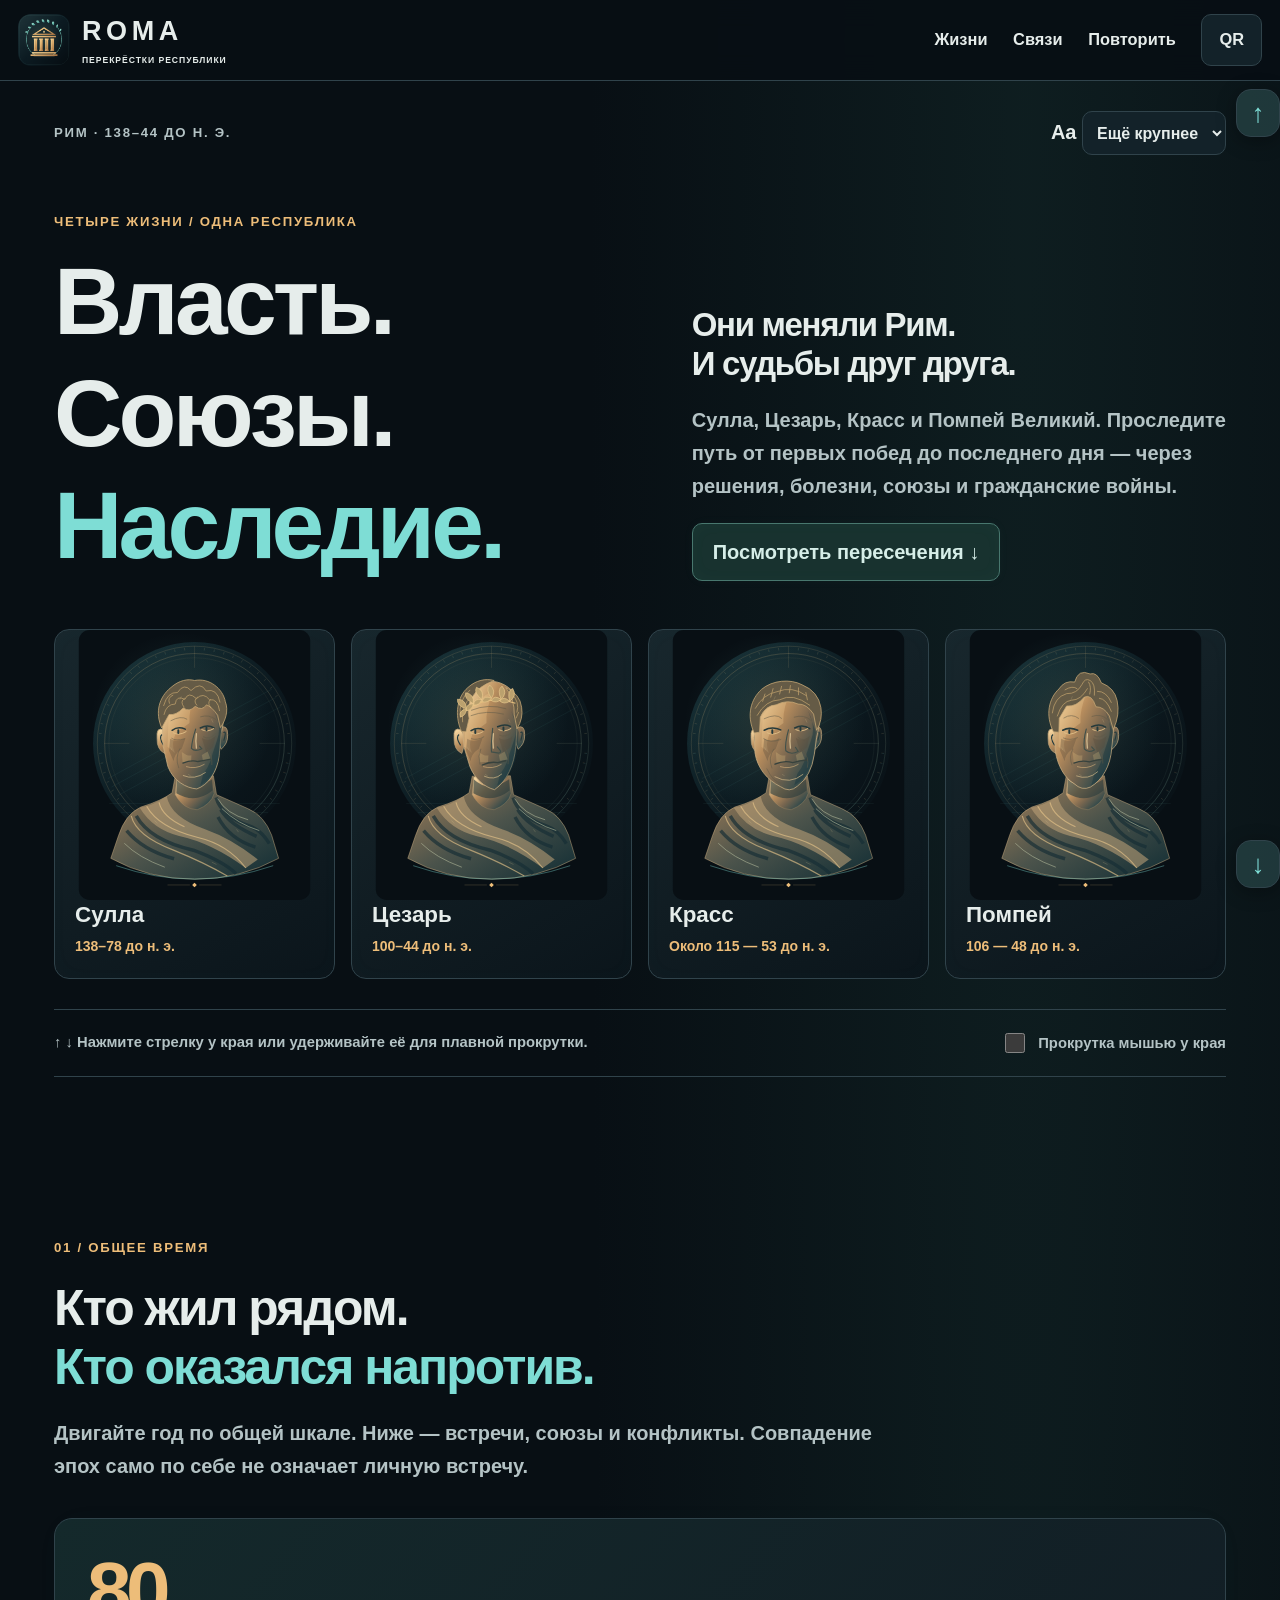
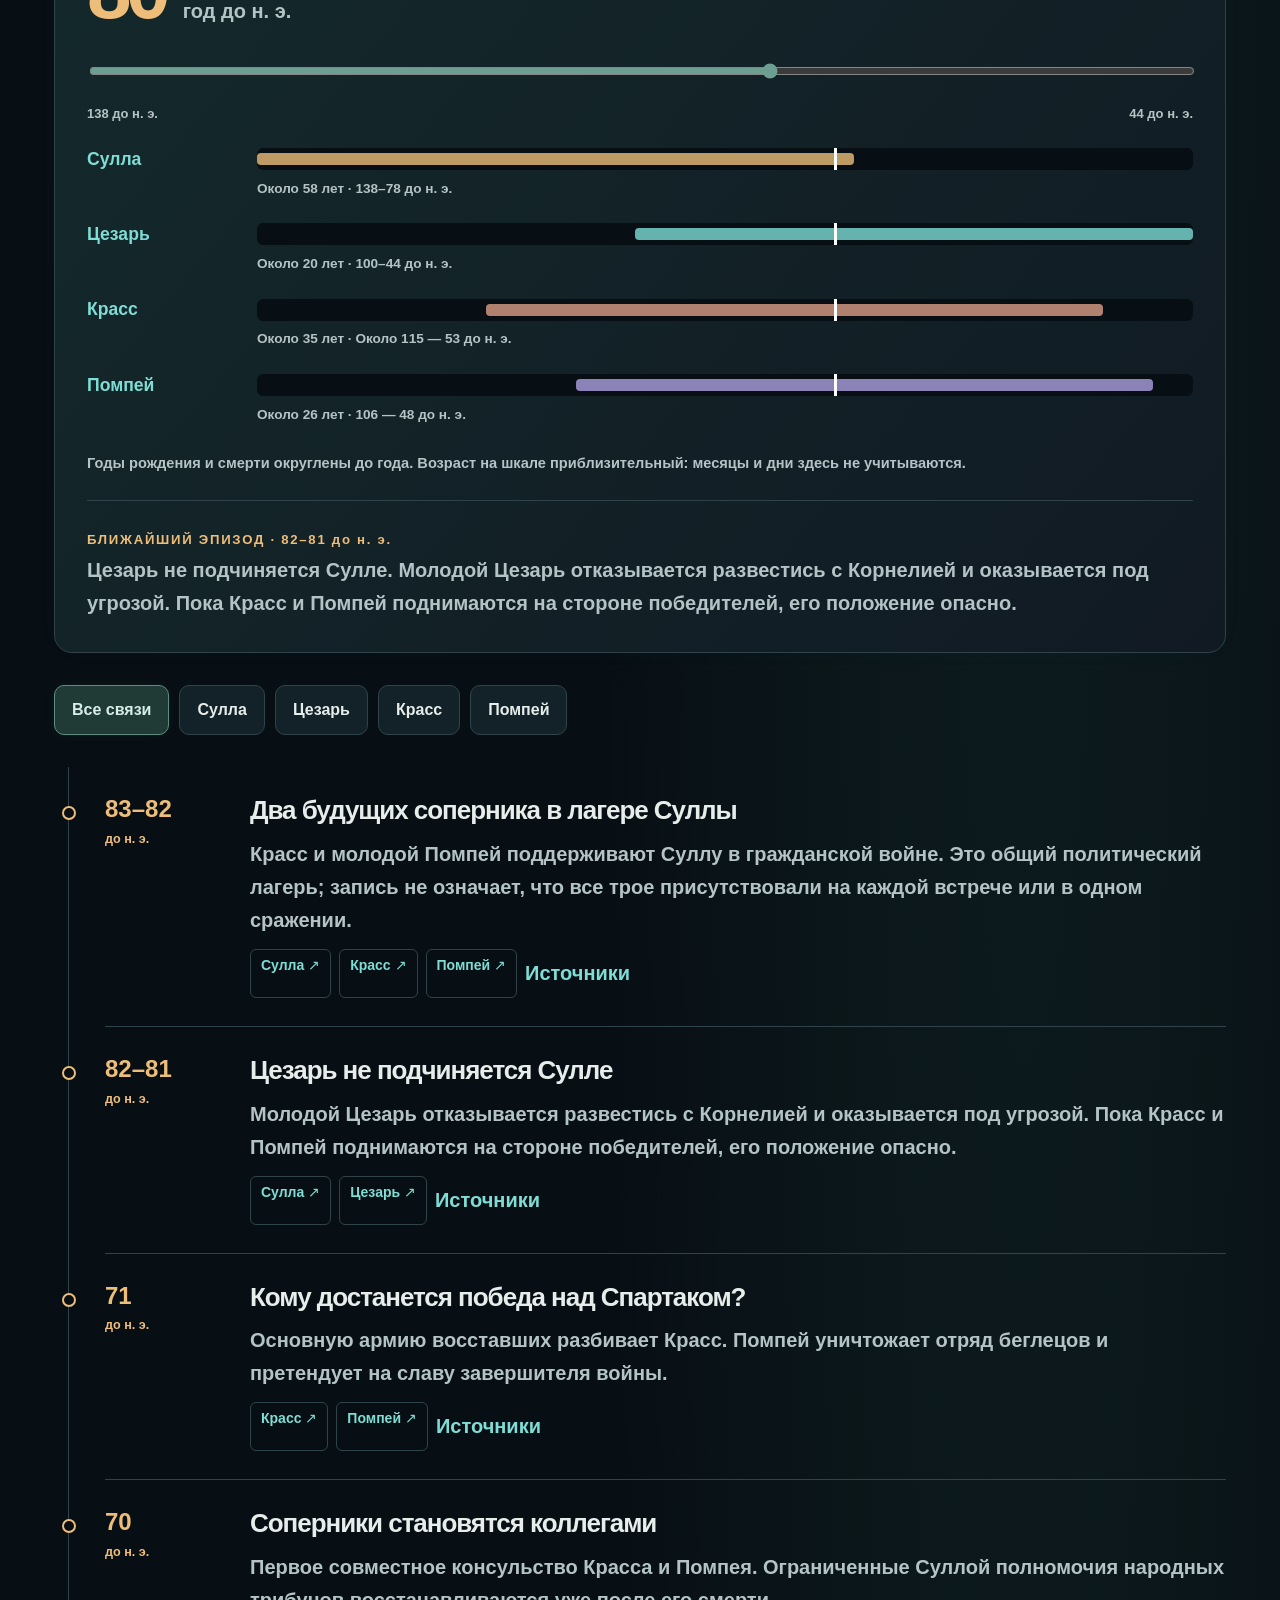
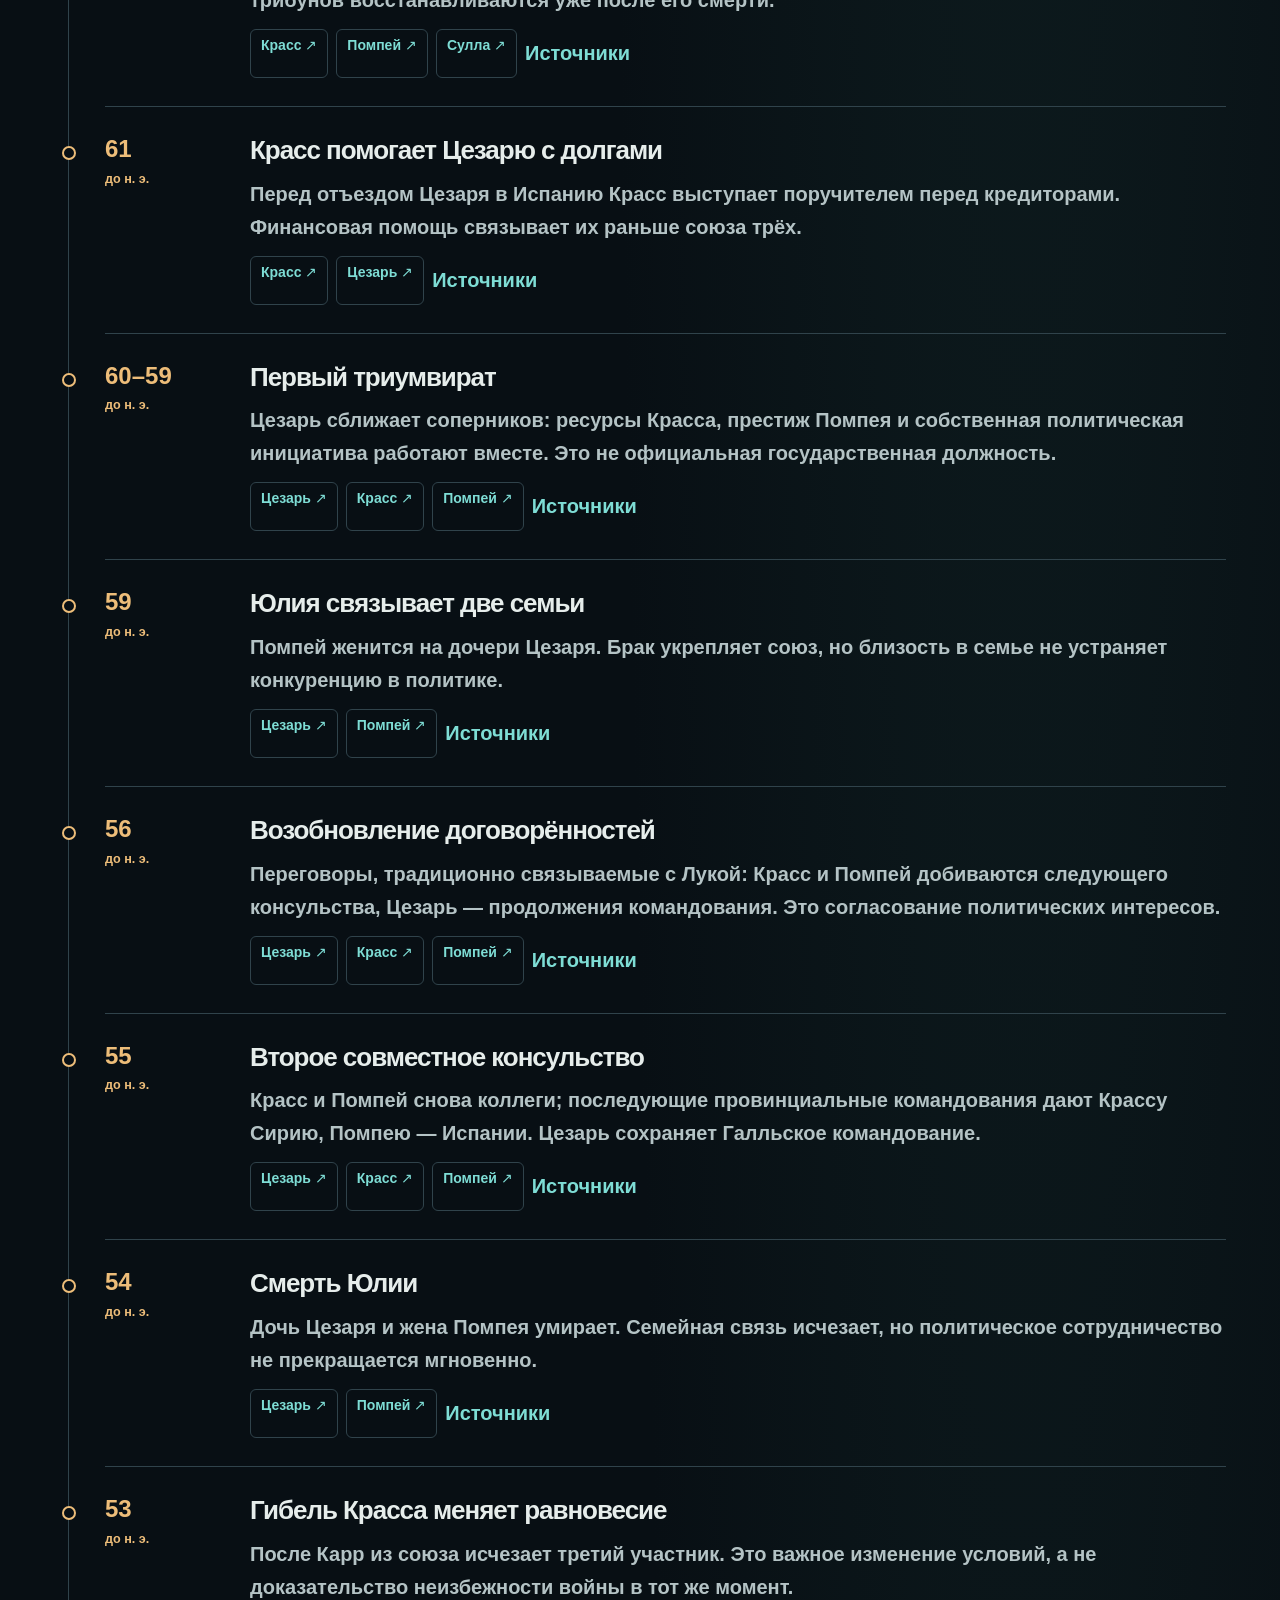
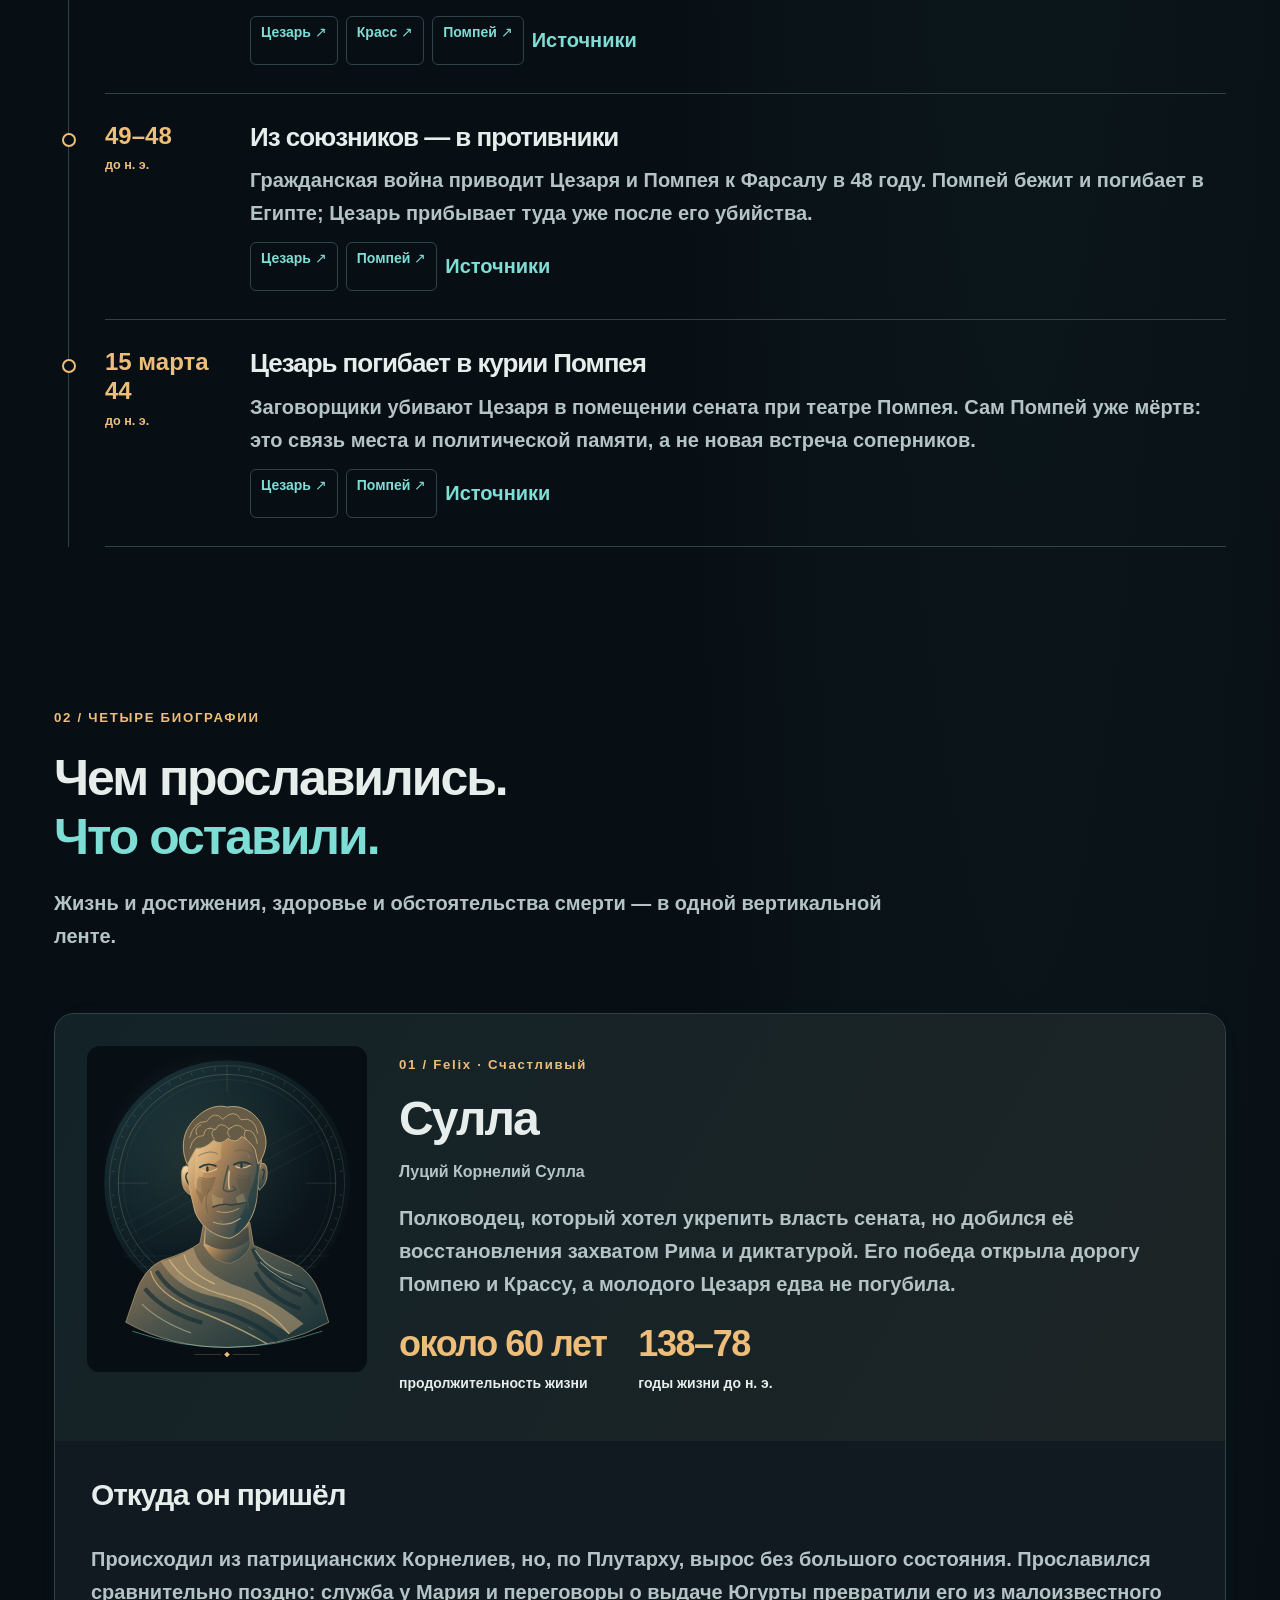
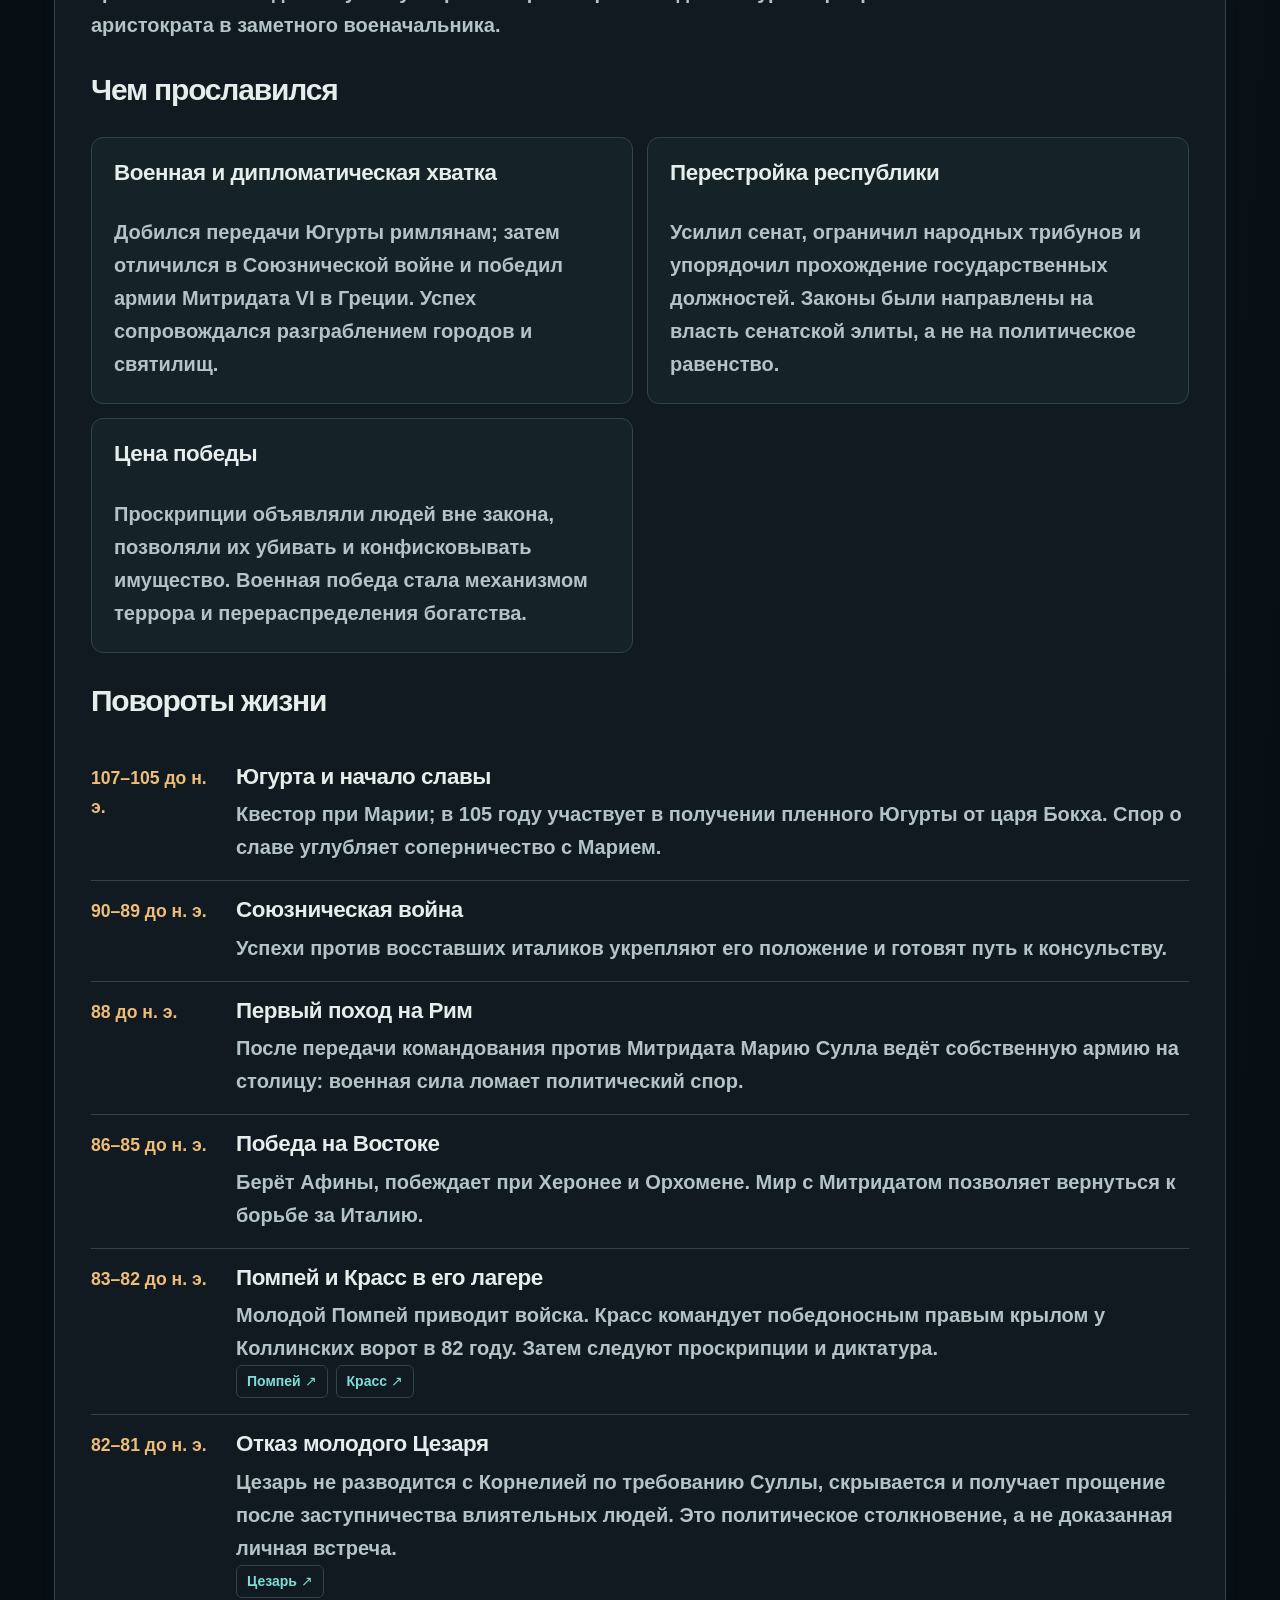
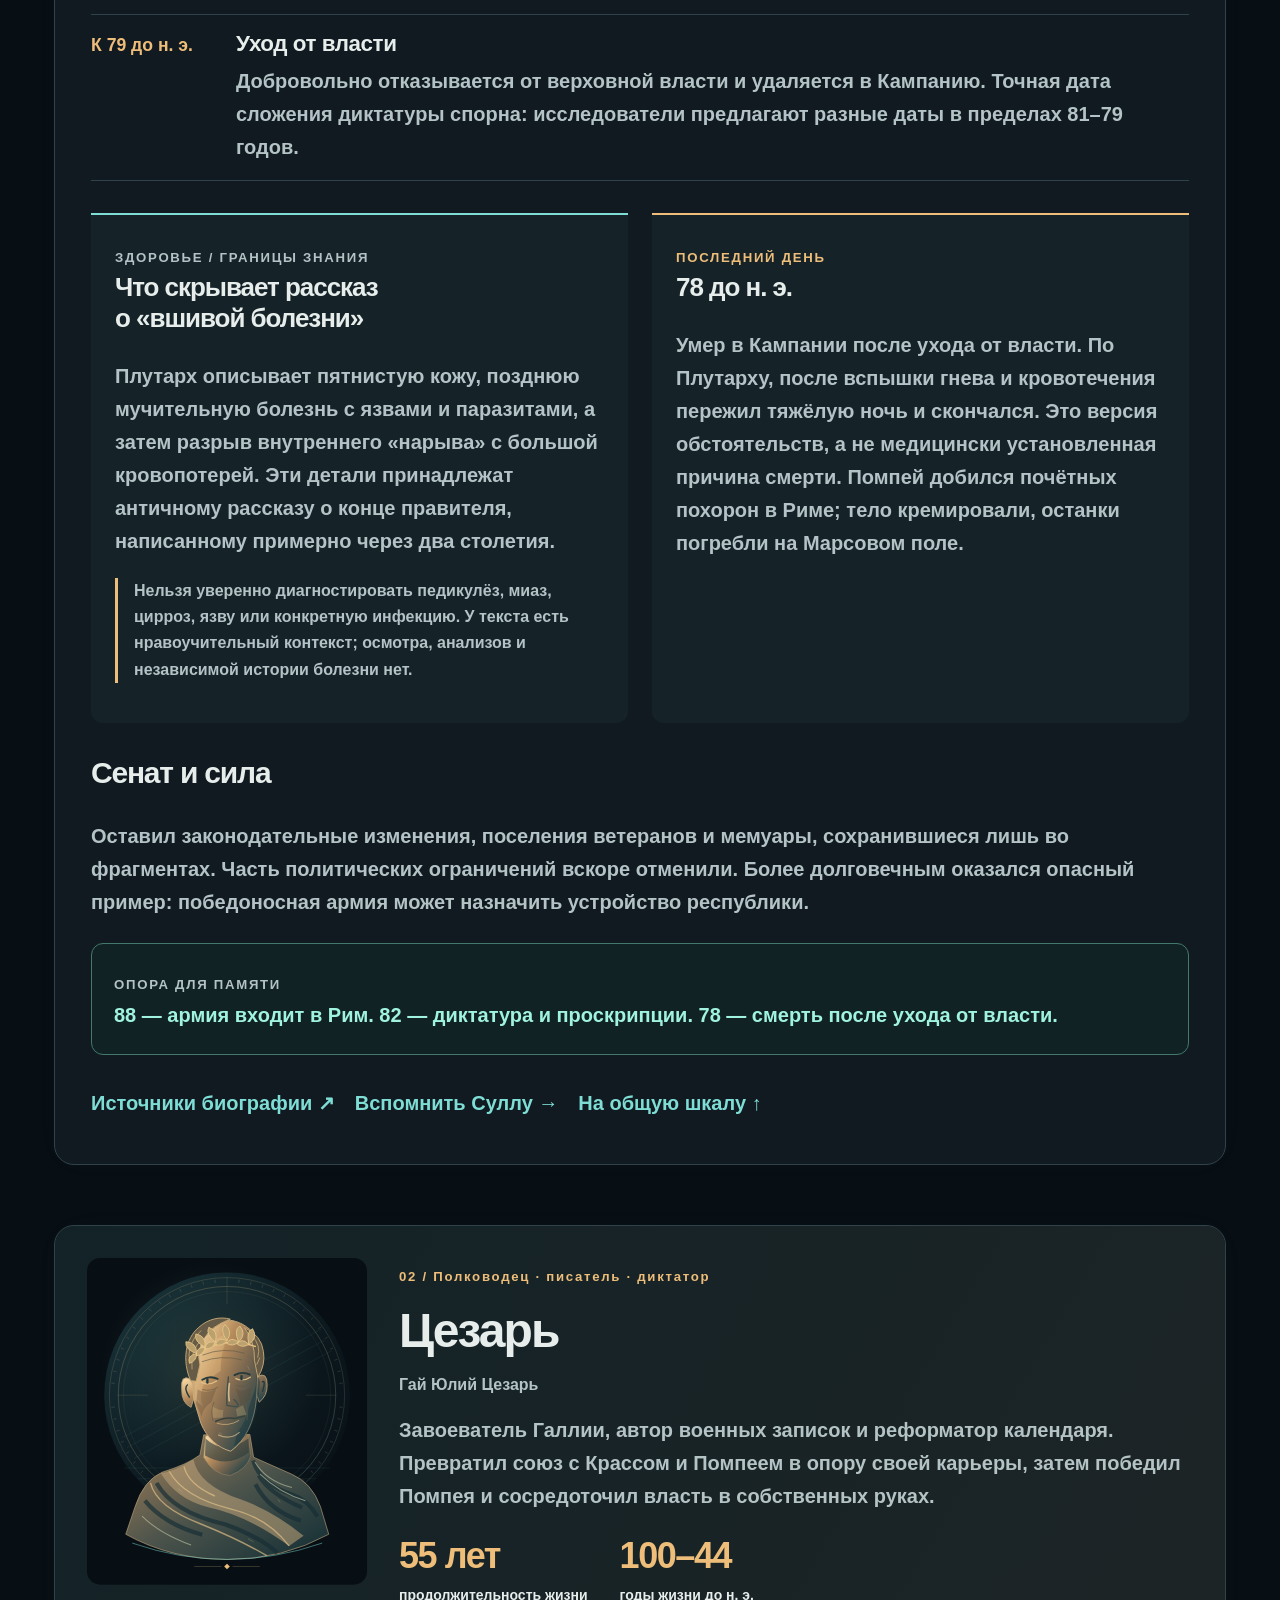
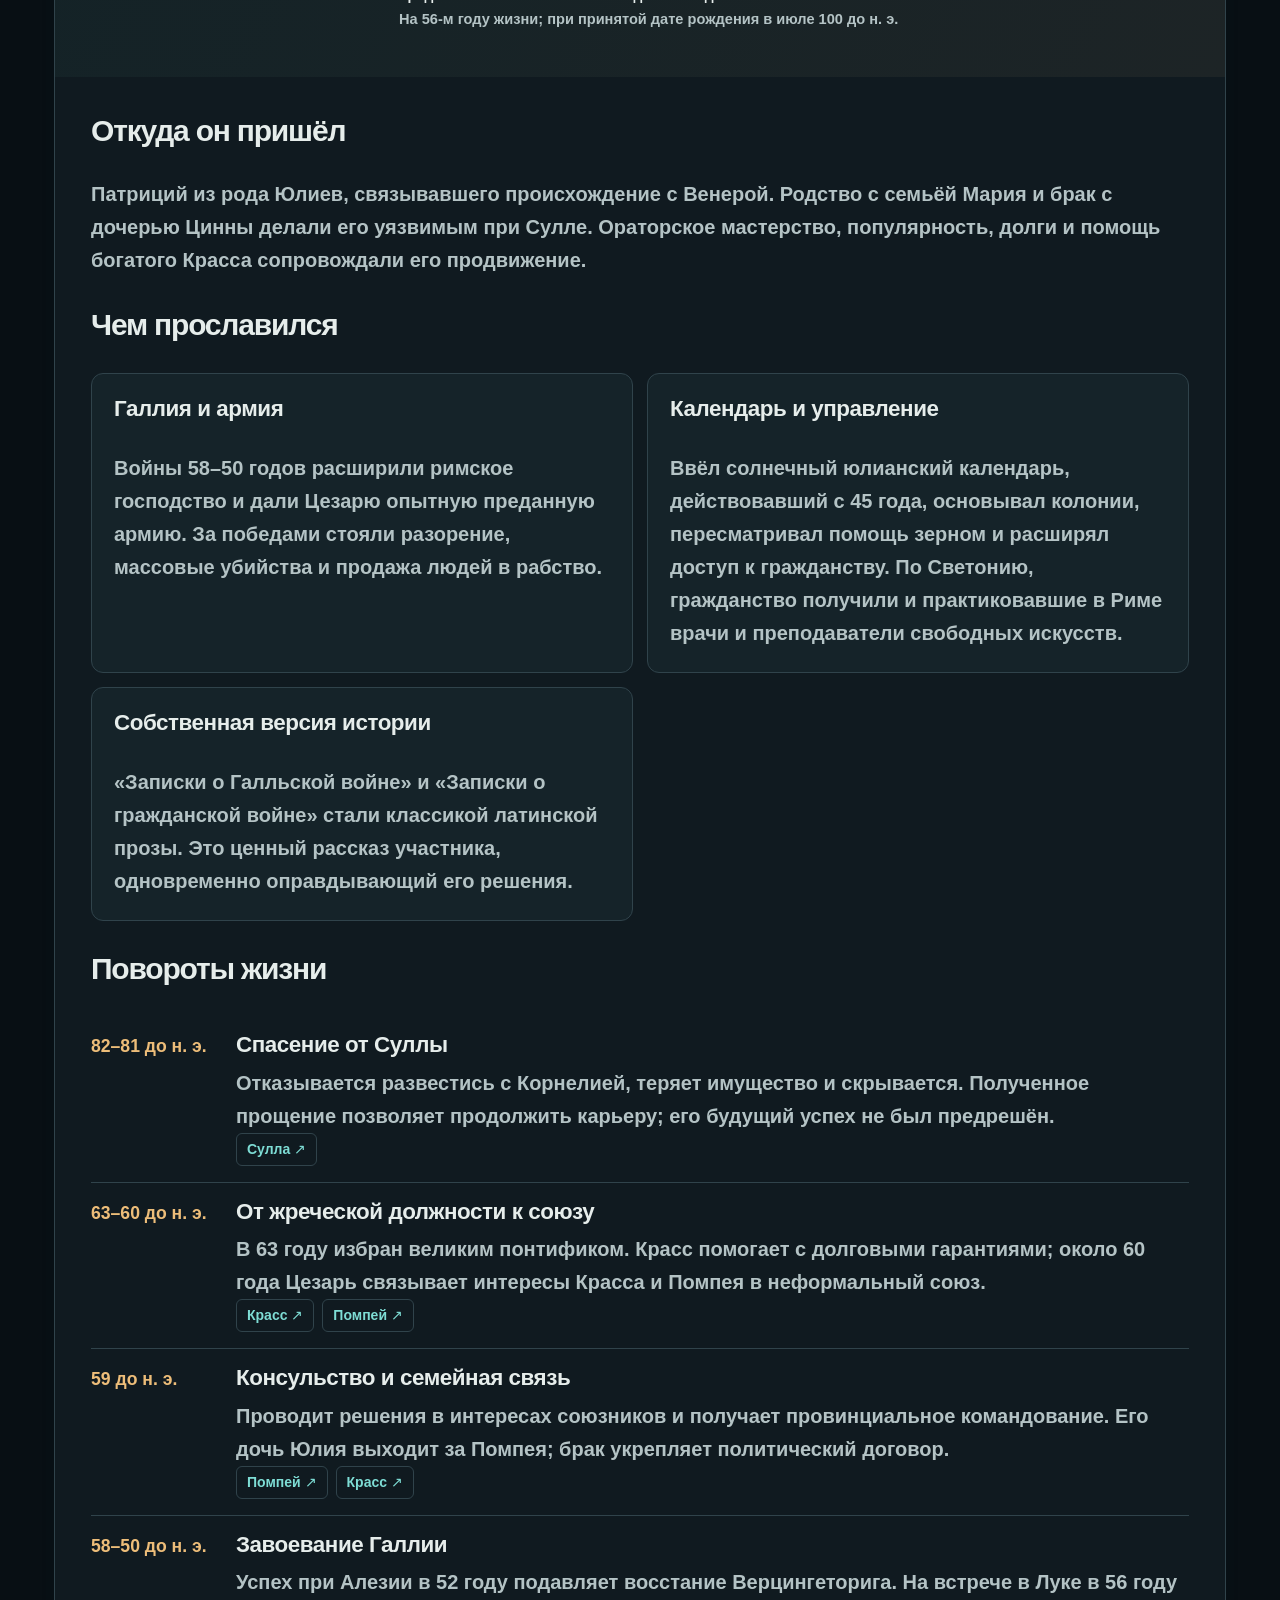
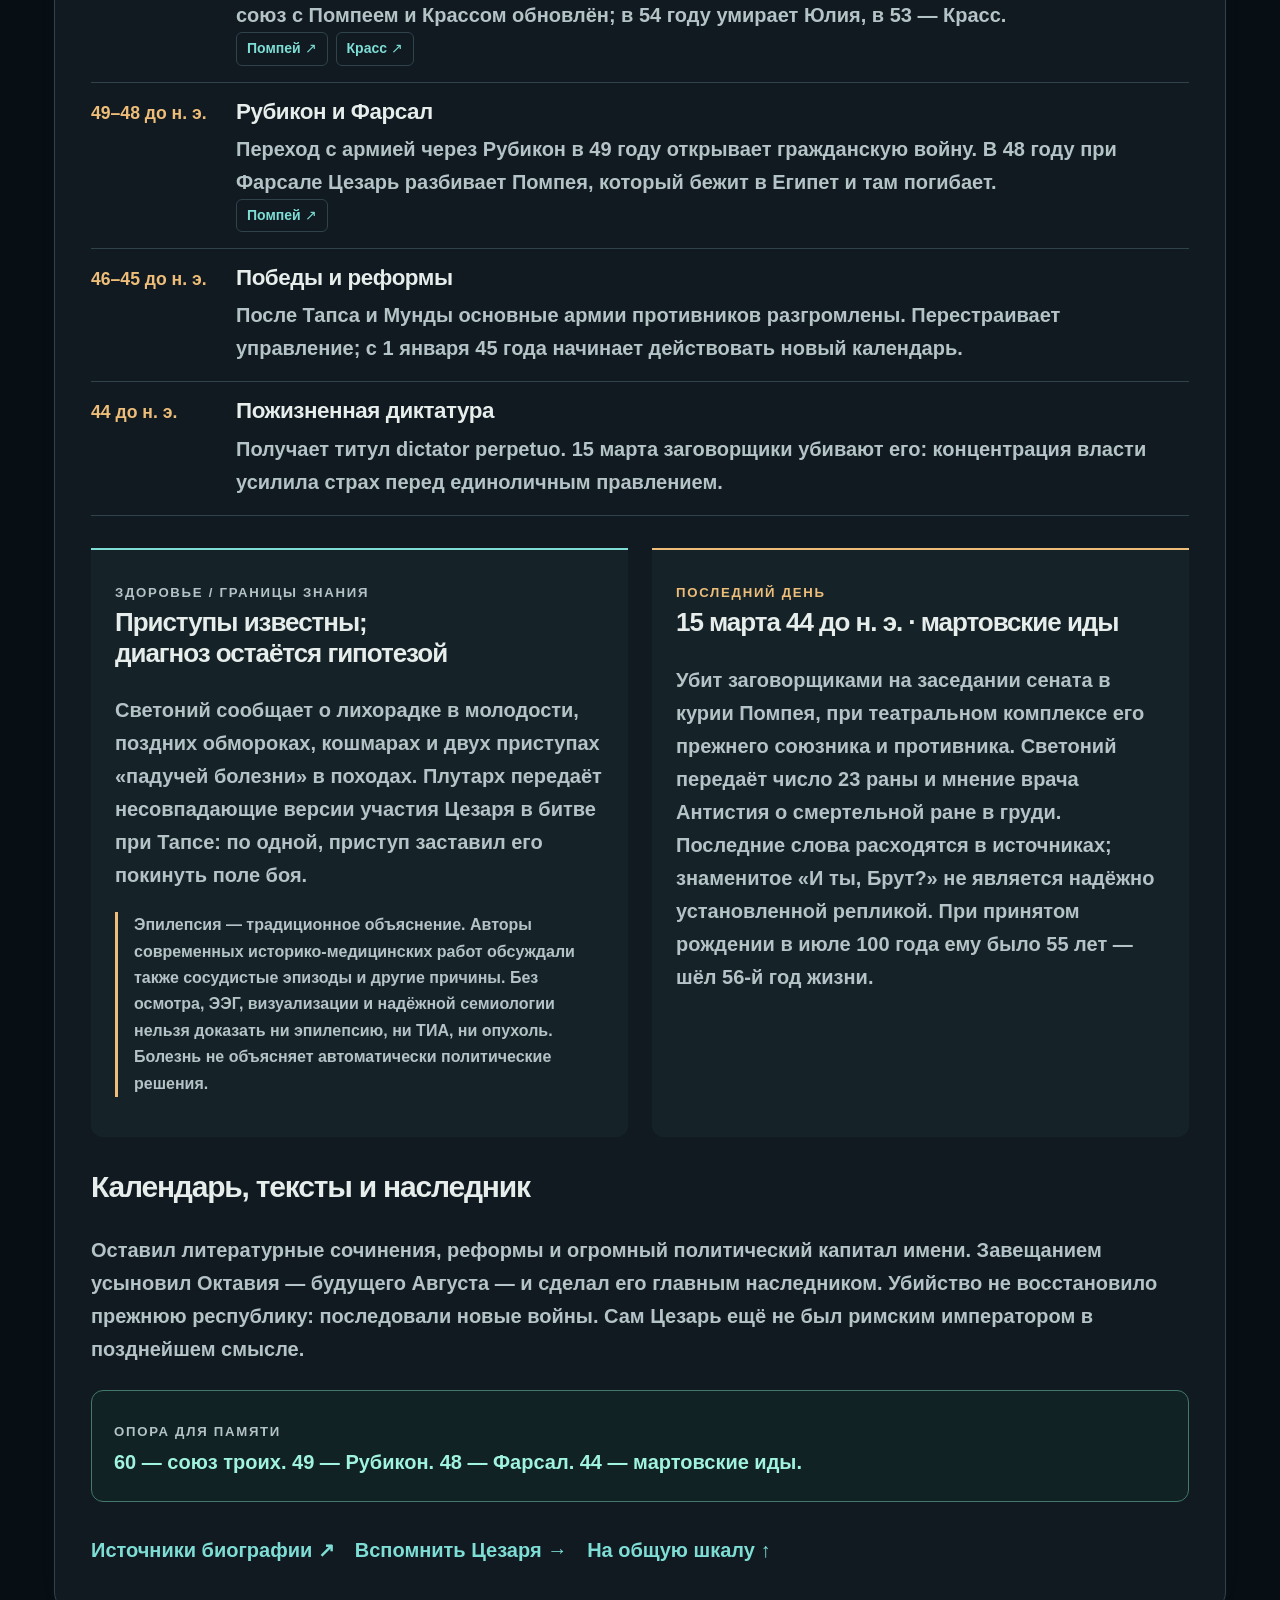
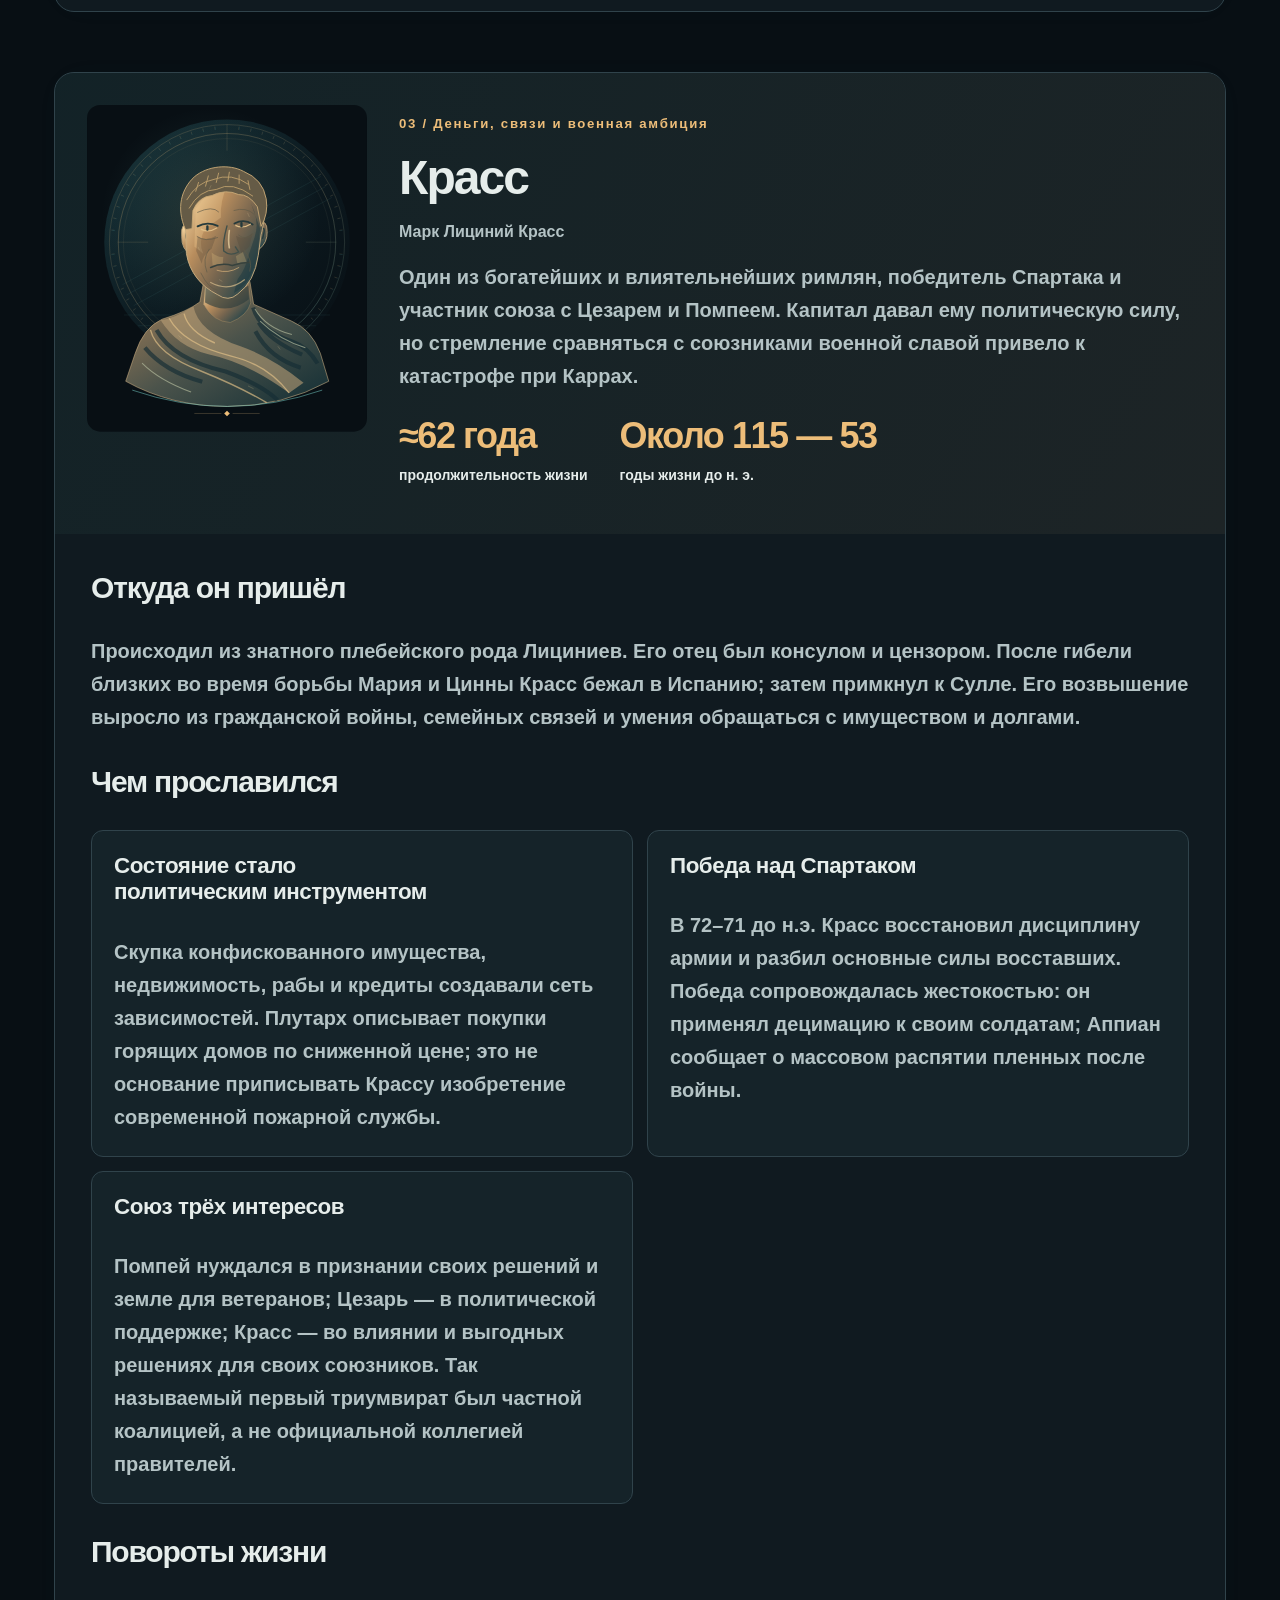
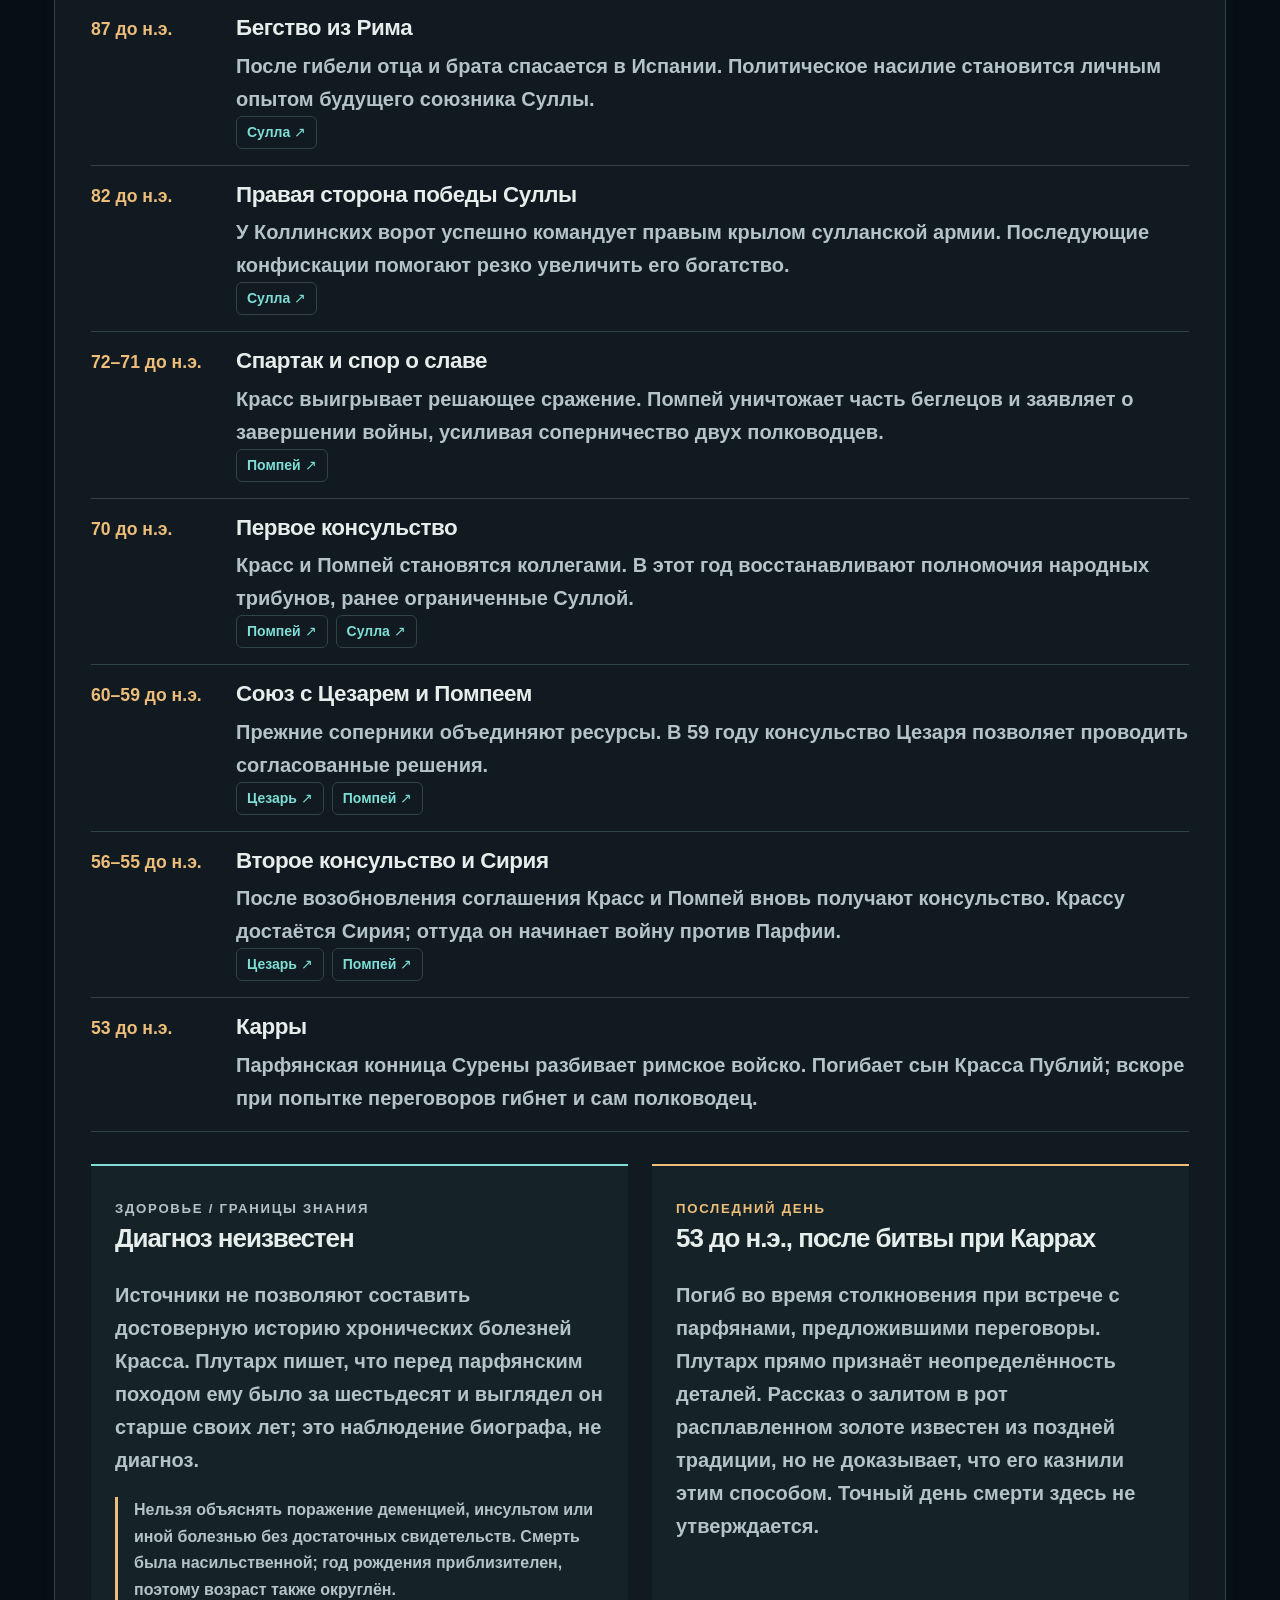
==== docs/index.html @ b0c5598c "Build ROMA biographies with connected timeline and touch edge scrolling" ====
<!doctype html><html lang="ru"><head><meta charset="utf-8"><meta name="viewport" content="width=device-width,initial-scale=1,viewport-fit=cover"><meta name="apple-mobile-web-app-capable" content="yes"><meta name="apple-mobile-web-app-status-bar-style" content="black-translucent"><meta name="theme-color" content="#080f14"><meta name="description" content="Сулла, Цезарь, Красс и Помпей: четыре жизни, общая хронология и судьба Римской республики."><meta name="atlas-app" content="roma"><meta name="atlas-version" content="r-a9cd55f3c3371a6d9dd3"><meta name="atlas-built" content="2026-10-23T19:20:09+00:00"><title>ROMA — Перекрёстки Республики</title><link rel="manifest" href="site.webmanifest"><link rel="icon" href="assets/favicon-32.png"><link rel="apple-touch-icon" href="assets/apple-touch-icon.png"><style>:root{color-scheme:dark;--bg:#080f14;--panel:#101c22;--line:#30434b;--text:#e6edeb;--muted:#b4c3c5;--gold:#edbd79;--teal:#7eddd5;font-family:-apple-system,BlinkMacSystemFont,"Segoe UI",sans-serif;font-size:18px;scroll-behavior:smooth;scroll-padding-top:116px}*{box-sizing:border-box}html[data-text-size=large]{font-size:20px}html[data-text-size=xlarge]{font-size:23px}body{margin:0;background:radial-gradient(ellipse at 80% 0,#16302f70,transparent 30%),var(--bg);color:var(--text);font-weight:550;line-height:1.65}body:has(dialog[open]){overflow:hidden}a{color:var(--teal);text-decoration:none}a:hover{text-decoration:underline}button,select{font:inherit;font-weight:750}button,a,select,input{-webkit-tap-highlight-color:transparent}button{cursor:pointer}button,select{color:var(--text);border:1px solid var(--line);background:#132229;border-radius:10px;padding:.55rem .85rem;min-height:44px}button:hover{border-color:var(--teal)}button:disabled{opacity:.45;cursor:default}button:focus-visible,a:focus-visible,select:focus-visible,input:focus-visible{outline:3px solid var(--gold);outline-offset:4px}input{accent-color:var(--teal)}input[type=checkbox]{width:20px;height:20px}h1,h2,h3,h4,p{margin-top:0}h1,h2,h3,h4{line-height:1.18;letter-spacing:-.04em;font-weight:850;text-wrap:balance}h1{font-size:clamp(3.5rem,7.4vw,6.3rem);margin-bottom:0}h2{font-size:clamp(1.9rem,3.9vw,3.5rem);margin-bottom:1rem}h3{font-size:1.5rem}h4{font-size:1.12rem;letter-spacing:-.02em}em{color:var(--teal);font-style:normal}p{color:var(--muted)}[hidden]{display:none!important}header{display:flex;align-items:center;justify-content:space-between;gap:16px;padding:14px clamp(16px,4vw,64px);border-bottom:1px solid var(--line);background:#080f14f5;position:sticky;top:0;z-index:10;backdrop-filter:blur(14px)}.brand{display:flex;align-items:center;gap:12px;color:var(--text);font-size:1.35rem;line-height:1.2;letter-spacing:.17em;font-weight:900}.brand img{border-radius:13px}.brand small{font-size:.43rem;letter-spacing:.11em;display:block;margin-top:8px}nav{display:flex;align-items:center;gap:clamp(8px,2vw,26px);font-size:.82rem;font-weight:750}nav a{color:var(--text)}.section{max-width:1320px;margin:auto;padding:80px 54px}.toolbar{display:flex;align-items:center;justify-content:space-between;gap:16px;margin-bottom:56px}.toolbar label{white-space:nowrap}.toolbar select{padding:.3rem .5rem;font-size:.8rem}.eyebrow{font-size:.66rem;letter-spacing:.13em;font-weight:850;color:var(--muted)}.gold{color:var(--gold)}.hero{padding-top:30px}.hero-text{display:grid;grid-template-columns:1.1fr 1fr;gap:50px;align-items:end;margin-bottom:48px}.hero-copy h2{font-size:1.65rem}.primary-button,.secondary-button{display:inline-block;text-align:center;border:1px solid var(--line);border-radius:10px;padding:.7rem 1rem;font-weight:800;line-height:1.4}.primary-button{background:var(--teal);color:#071817;border-color:var(--teal)}.secondary-button{background:#14242a;color:var(--text)}.text-button{background:none;border:0;padding:.4rem 0;color:var(--teal);font-weight:750}.portrait-grid{display:grid;grid-template-columns:repeat(4,minmax(0,1fr));gap:16px}.portrait-link{position:relative;background:linear-gradient(150deg,#18272d,#0b151b);border:1px solid var(--line);border-radius:15px;overflow:hidden;color:var(--text);transition:transform .2s,border-color .2s}.portrait-link:hover{transform:translateY(-4px);border-color:var(--gold);text-decoration:none}.portrait-link svg{width:100%;height:auto;display:block;max-height:270px}.portrait-label{padding:0 20px 20px}.portrait-label b{display:block;font-size:1.12rem;line-height:1.3}.portrait-label span{display:block;color:var(--gold);font-size:.7rem;margin-top:6px}.scroll-hint{border-block:1px solid var(--line);padding:20px 0;margin-top:30px;display:flex;justify-content:space-between;gap:20px;font-size:.74rem;color:var(--muted)}.scroll-hint label{display:flex;align-items:center;gap:10px}.section-heading{max-width:860px;margin-bottom:35px}.section-heading .eyebrow{display:block;margin-bottom:20px}.time-machine{background:linear-gradient(130deg,#14292b,#111a23);border:1px solid var(--line);padding:32px;border-radius:18px}.year-title{display:flex;align-items:baseline;gap:18px}.year-title output{font-size:4rem;line-height:1;color:var(--gold);font-weight:850;letter-spacing:-.07em}.year-title span{color:var(--muted)}#year{width:100%;height:44px;margin-top:18px}.axis{display:flex;justify-content:space-between;color:var(--muted);font-size:.65rem}.life-row{display:grid;grid-template-columns:150px 1fr;gap:20px;align-items:center;padding-top:20px}.life-row>a{font-size:.88rem;font-weight:800}.track{height:22px;position:relative;background:#070f15;border-radius:6px;overflow:hidden}.life-bar{position:absolute;top:5px;height:12px;border-radius:4px;background:var(--teal);opacity:.8}.life-marker{position:absolute;top:0;bottom:0;width:3px;background:#fff;z-index:1}.life-state{grid-column:2;font-size:.68rem;margin-top:-16px;color:var(--muted)}#year-context{border-top:1px solid var(--line);margin-top:25px;padding-top:20px}#year-context p{margin:0}.filter-bar{display:flex;flex-wrap:wrap;gap:10px;margin:32px 0}.filter-bar button{font-size:.8rem}.filter-bar button[aria-pressed=true]{background:var(--teal);color:#081817}.timeline{border-left:1px solid var(--line);margin-left:14px;padding-left:36px}.event{position:relative;display:grid;grid-template-columns:125px 1fr;gap:20px;padding:28px 0;border-bottom:1px solid var(--line)}.event:before{content:"";position:absolute;width:10px;height:10px;border:2px solid var(--gold);border-radius:50%;left:-43px;top:39px;background:var(--bg)}.event time{font-size:1.2rem;line-height:1.2;color:var(--gold);font-weight:850}.event time small{display:block;font-size:.63rem;margin-top:8px;font-weight:650}.event h3{font-size:1.3rem;margin-bottom:12px}.event p{margin-bottom:12px}.related{display:flex;flex-wrap:wrap;gap:8px}.related a{border:1px solid var(--line);border-radius:6px;padding:4px 10px;font-size:.7rem}.fine{font-size:.73rem;line-height:1.55;color:var(--muted)}.time-machine>.fine{margin:26px 0 0}.biography{margin-top:60px;border:1px solid var(--line);border-radius:20px;overflow:hidden;background:#101a20}.bio-top{display:grid;grid-template-columns:280px 1fr;gap:32px;padding:32px;background:linear-gradient(120deg,#18333555,#1d2426)}.bio-portrait svg{display:block;width:100%;height:auto}.bio-top h2{font-size:2.4rem;margin:12px 0}.full-name{font-size:.8rem}.bio-metrics{display:flex;gap:32px;flex-wrap:wrap;margin-top:25px}.bio-metrics b{font-size:1.8rem;line-height:1;color:var(--gold);display:block;letter-spacing:-.04em}.bio-metrics span{font-size:.7rem;display:block;margin-top:10px}.bio-content{padding:36px}.bio-content h3{margin-top:30px}.bio-content h3:first-child{margin-top:0}.achievement-grid{display:grid;grid-template-columns:1fr 1fr;gap:14px}.achievement{padding:22px;border:1px solid var(--line);border-radius:12px;background:#152329}.achievement p:last-child{margin-bottom:0}.bio-events{list-style:none;padding:0}.bio-events li{padding:16px 0;display:grid;grid-template-columns:125px 1fr;gap:20px;border-bottom:1px solid var(--line)}.bio-events time{color:var(--gold);font-weight:850;font-size:.88rem}.bio-events h4{margin-bottom:8px}.bio-events p{margin:0}.health-grid{display:grid;grid-template-columns:1fr 1fr;gap:24px;margin:32px 0}.health,.death{padding:24px;background:#152329;border-top:2px solid var(--teal);border-radius:0 0 12px 12px}.death{border-color:var(--gold)}.health-grid h3{margin-top:0;font-size:1.3rem}.caution{font-size:.8rem;border-left:3px solid var(--gold);padding-left:16px}.anchor{padding:22px;background:#153b353d;border:1px solid #42796c;border-radius:12px;color:#a0f3df;font-weight:750;margin:24px 0}.bio-actions{display:flex;gap:20px;flex-wrap:wrap}.study-panel{padding:36px;background:var(--panel);border:1px solid var(--line);border-radius:18px}.study-controls{display:flex;justify-content:space-between;gap:24px;flex-wrap:wrap}.study-controls label{display:flex;align-items:center;gap:15px}.study-controls p{font-size:.8rem}#review-ready{display:flex;flex-wrap:wrap;gap:15px}#review-ready .fine{flex-basis:100%;margin:0}.card-top{display:flex;align-items:center;justify-content:space-between;gap:20px;margin:16px 0 25px}#card-question{font-size:1.8rem;max-width:900px}#card-answer{font-size:1.15rem;color:var(--text);margin-top:30px}.rating{display:flex;gap:15px;margin-top:30px}.footer-actions{display:flex;gap:18px;flex-wrap:wrap;margin:30px 0}footer{border-top:1px solid var(--line)}footer>div:first-child{max-width:800px}.edge{position:fixed;right:12px;z-index:20;width:42px;min-height:42px;height:48px;padding:0;border-radius:15px;background:#213c3ee8;color:var(--teal);font-size:26px;box-shadow:0 4px 20px #0005;touch-action:none;user-select:none}.edge.top{top:110px}.edge.bottom{bottom:max(14px,env(safe-area-inset-bottom))}.edge.active{background:var(--gold);color:#0d161a}#read-progress{position:fixed;left:0;top:0;z-index:50;height:3px;background:var(--teal);width:0;pointer-events:none}#resume-review{position:fixed;bottom:18px;left:50%;transform:translateX(-50%);z-index:21;background:#edbd79;color:#0b1618;padding:10px 16px;border-radius:12px;box-shadow:0 4px 25px #0007;font-weight:800;font-size:.8rem;text-align:center;max-width:70vw}#save-notice{position:sticky;bottom:0;margin:0;padding:20px;background:#573d23;color:#fff;z-index:22}dialog{color:var(--text);background:#102027;border:1px solid #48616a;border-radius:18px;padding:32px;width:min(800px,calc(100% - 24px));max-height:85dvh;overflow:auto}dialog::backdrop{background:#000b;backdrop-filter:blur(6px)}dialog h2{font-size:1.8rem;padding-right:25px}.close-dialog{position:sticky;top:0;float:right;padding:0;width:44px;font-size:24px}.source{border-bottom:1px solid var(--line);padding:20px 0}.source h3{font-size:1rem;letter-spacing:normal}.source p{font-size:.8rem}.qr{background:#fff;border-radius:16px;padding:20px;margin:24px auto;max-width:340px}.qr svg{width:100%;display:block}.skip{position:fixed;top:-200px;z-index:100;background:var(--gold);color:#000;padding:16px}.skip:focus{top:0}.sr-only{position:absolute;width:1px;height:1px;overflow:hidden;clip-path:inset(50%)}
@media(max-width:900px){.section{padding:55px 30px}.hero{padding-top:24px}.hero-text{gap:25px}.portrait-grid{gap:10px}.portrait-label{padding:0 12px 16px}.portrait-label b{font-size:.95rem}.bio-top{grid-template-columns:200px 1fr;padding:25px}.bio-top h2{font-size:2rem}.bio-content{padding:25px}.health-grid{grid-template-columns:1fr}.scroll-hint{flex-direction:column}.edge{right:6px;width:38px;opacity:.92}header{padding:14px 22px}.brand small{display:none}.event{grid-template-columns:100px 1fr}}
@media(max-width:600px){:root{scroll-padding-top:125px}header{flex-wrap:wrap;padding:12px 18px;gap:10px}.brand{font-size:1.1rem}.brand img{width:38px;height:38px}.brand small{display:block;font-size:8px}.brand{gap:9px}nav{width:100%;justify-content:space-between;font-size:.72rem;gap:8px}nav button{min-height:38px;padding:.2rem .6rem}.section{padding:42px 22px}.toolbar{margin-bottom:32px;align-items:start;gap:14px;flex-wrap:wrap}.eyebrow{font-size:.6rem}.hero-text{grid-template-columns:1fr;gap:30px}h1{font-size:3.25rem}.hero-copy h2{font-size:1.4rem}h2{font-size:1.9rem}.portrait-grid{grid-template-columns:1fr 1fr;gap:14px}.portrait-link svg{max-height:220px}.portrait-label{padding:0 12px 15px}.portrait-label b{font-size:.95rem}.portrait-label span{font-size:.65rem}.time-machine{padding:20px}.year-title output{font-size:3rem}.year-title span{font-size:.8rem}.life-row{grid-template-columns:1fr;gap:8px}.life-state{grid-column:1;margin-top:0}.life-row>a{font-size:.85rem}.axis{font-size:.6rem}.timeline{padding-left:20px;margin-left:7px}.event{grid-template-columns:1fr;gap:12px;padding:22px 0}.event:before{left:-27px;top:27px}.event time{font-size:1.15rem}.event time small{display:inline;margin-left:8px}.event h3{font-size:1.2rem}.filter-bar button{font-size:.72rem;padding:.45rem .65rem}.bio-top{grid-template-columns:1fr;padding:22px}.bio-portrait{width:72%;max-width:270px;margin:auto}.bio-top h2{font-size:2rem}.bio-content{padding:22px}.bio-metrics{gap:24px}.bio-metrics b{font-size:1.55rem}.achievement-grid{grid-template-columns:1fr}.achievement{padding:18px}.bio-events li{grid-template-columns:1fr;gap:8px}.health,.death{padding:18px}.study-panel{padding:22px}.study-controls label{flex-wrap:wrap;gap:8px}.study-controls select{max-width:100%;font-size:.8rem}.card-top{align-items:start;gap:12px}#card-question{font-size:1.5rem}.rating{flex-wrap:wrap}.edge.top{top:132px}.edge{width:30px;min-height:44px;height:44px;font-size:22px;right:0;border-radius:12px 0 0 12px}.bio-actions button{font-size:.85rem}dialog{padding:22px}.footer-actions{flex-direction:column;align-items:start}}
@media(max-width:360px){.section{padding-inline:17px}header{padding-inline:17px}.portrait-label b{font-size:.83rem}.bio-content,.bio-top,.study-panel{padding:16px}.time-machine{padding:16px}.bio-top h2{font-size:1.65rem}h1{font-size:2.9rem}h2{font-size:1.6rem}.achievement,.health,.death{padding:14px}.toolbar select{font-size:.7rem}.brand small{font-size:7px}.primary-button,.secondary-button{font-size:.88rem}.anchor{padding:16px}.card-top .text-button{font-size:.8rem}}
@media(prefers-reduced-motion:reduce){:root{scroll-behavior:auto}*{transition:none!important}}

/* iPhone safe areas and 44px touch controls. */
header{padding-top:calc(14px + env(safe-area-inset-top));padding-left:max(18px,env(safe-area-inset-left));padding-right:max(18px,env(safe-area-inset-right))}:root{scroll-padding-top:calc(var(--header-height,110px) + 20px)}.edge.top{top:calc(var(--header-height,110px) + 8px)}.edge{width:44px;min-width:44px;min-height:44px}.edge.bottom{bottom:calc(12px + env(safe-area-inset-bottom))}footer{padding-bottom:calc(80px + env(safe-area-inset-bottom))}

nav a{display:inline-flex;align-items:center;min-height:44px}nav button{min-height:44px}#resume-review{bottom:calc(12px + env(safe-area-inset-bottom))}
/* Quiet controls: dark surfaces, restrained neon edges. */
.primary-button{background:#18322f;color:#d6eee8;border-color:#48776e;box-shadow:inset 0 0 18px #73cbb607,0 0 12px #73cbb609}.primary-button:hover{background:#203d37;border-color:#6fada0;text-decoration:none}.filter-bar button[aria-pressed=true]{background:#203b35;color:#d9ede7;border-color:#5b8e81;box-shadow:0 0 12px #78ccaf0d}.edge.active{background:#2b3d36;color:#d7eee3;border-color:#679b8a;box-shadow:0 0 18px #67c29c19}.edge{right:max(0px,env(safe-area-inset-right))}.portrait-link{box-shadow:inset 0 0 24px #7eddd504}.time-machine,.biography,.study-panel{box-shadow:0 0 36px #7eddd504}#resume-review{background:#243c37;color:#d6eee8;border:1px solid #5e8a7c}input{accent-color:#6c9f92}

.hero-text>div,.achievement-grid>div,.health-grid>section{min-width:0}@media(max-width:360px){h1{font-size:2.45rem}.bio-content h3{font-size:1.25rem}.achievement h4{font-size:1rem}}
@media(max-width:600px){h1{font-size:min(3.25rem,17vw)}}
@media(min-width:601px) and (max-width:900px){h1{font-size:min(3.5rem,9vw)}}

.app-updates{margin:28px 0 4px;padding:24px 0 0;border-top:1px solid var(--border,var(--line,#385248));min-width:0}.app-updates h3{font-size:1.2rem;font-weight:750;line-height:1.5;margin:0 0 16px}.update-toggle{display:flex;align-items:center;gap:13px;min-height:48px;font-size:1rem;font-weight:700;cursor:pointer}.update-toggle input{width:25px;height:25px;flex:none;accent-color:var(--cyan,#67f2cd);margin:0}.app-updates .update-status{font-size:1rem;line-height:1.7;font-weight:650;margin:16px 0;color:var(--text,#e7eef2)}.app-updates .update-help{font-size:.85rem;line-height:1.7;color:var(--muted,#b0c6bd);margin:0 0 18px}.update-actions{display:flex;gap:12px;flex-wrap:wrap}.update-actions button{font-size:.9rem;min-height:48px;padding:12px 16px;white-space:normal}.update-version{display:block;font-size:.75rem;color:var(--muted,#b0c6bd);margin-top:16px}.update-banner{position:fixed;left:max(15px,env(safe-area-inset-left));right:max(15px,env(safe-area-inset-right));bottom:max(15px,env(safe-area-inset-bottom));margin:0 auto;max-width:860px;padding:20px 23px;z-index:110;background:#102922;border:1px solid #67aa95;box-shadow:0 10px 60px #0009;display:flex;gap:22px;align-items:center;color:#e9fff3}.update-banner p{font-size:.85rem;font-weight:650;line-height:1.6;margin:0;flex:1;min-width:0}.update-banner>div{display:flex;gap:10px;flex-wrap:wrap;flex-shrink:0}.update-banner button{font-size:.85rem;line-height:1.5;font-weight:700;padding:10px 13px;border:1px solid #77bea6;min-height:46px;color:#d2ffeb}.update-banner button:disabled{opacity:.5;cursor:default}.update-banner[hidden]{display:none!important}@media(max-width:700px){.update-banner{flex-direction:column;align-items:stretch;gap:15px;padding:17px 19px}.update-banner>div{justify-content:flex-end}.update-banner p{font-size:.875rem}.update-actions{flex-direction:column}.update-actions button{width:100%;justify-content:center}}

body:has(.update-banner:not([hidden])){padding-bottom:var(--update-banner-space,240px)}
@media(max-width:380px){.update-toggle{font-size:.87rem}}
</style></head>
<body><a class="skip" href="#main">К содержанию</a><header><a href="#home" class="brand"><img src="[data-uri]" width="52" height="52" alt=""><span>ROMA<small>ПЕРЕКРЁСТКИ РЕСПУБЛИКИ</small></span></a><nav aria-label="Разделы"><a href="#lives">Жизни</a><a href="#connections">Связи</a><a href="#learn">Повторить</a><button id="qr-button" aria-label="QR-код">QR</button></nav></header><div id="read-progress" aria-hidden="true"></div>
<aside class="edge-controls" aria-label="Прокрутка страницы"><button class="edge top" data-scroll="-1" aria-label="Прокрутить вверх: нажмите или удерживайте" title="Нажмите или удерживайте — вверх">↑</button><button class="edge bottom" data-scroll="1" aria-label="Прокрутить вниз: нажмите или удерживайте" title="Нажмите или удерживайте — вниз">↓</button></aside>
<main id="main"><section id="home" class="hero section"><div class="toolbar"><span class="eyebrow">РИМ · 138–44 ДО Н. Э.</span><label>Aa <select id="text-size" aria-label="Размер шрифта"><option value="normal">Крупный</option><option value="large" selected>Ещё крупнее</option><option value="xlarge">Максимум</option></select></label></div><div class="hero-text"><div><p class="eyebrow gold">ЧЕТЫРЕ ЖИЗНИ / ОДНА РЕСПУБЛИКА</p><h1>Власть.<br>Союзы.<br><em>Наследие.</em></h1></div><div class="hero-copy"><h2>Они меняли Рим.<br>И судьбы друг друга.</h2><p>Сулла, Цезарь, Красс и Помпей Великий. Проследите путь от первых побед до последнего дня — через решения, болезни, союзы и гражданские войны.</p><a class="primary-button" href="#connections">Посмотреть пересечения ↓</a></div></div><div id="portrait-nav" class="portrait-grid"></div><div class="scroll-hint"><span>↑ ↓ Нажмите стрелку у края или удерживайте её для плавной прокрутки.</span><label><input type="checkbox" id="edge-hover"> Прокрутка мышью у края</label></div></section>
<section id="connections" class="section"><div class="section-heading"><span class="eyebrow gold">01 / ОБЩЕЕ ВРЕМЯ</span><h2>Кто жил рядом.<br><em>Кто оказался напротив.</em></h2><p>Двигайте год по общей шкале. Ниже — встречи, союзы и конфликты. Совпадение эпох само по себе не означает личную встречу.</p></div><div class="time-machine"><div class="year-title"><output id="year-label" for="year">80</output><span>год до н. э.</span></div><label for="year" class="sr-only">Год на общей хронологии</label><input id="year" type="range" min="-138" max="-44" step="1" value="-80"><div class="axis"><span>138 до н. э.</span><span>44 до н. э.</span></div><div id="lifelines"></div><p class="fine">Годы рождения и смерти округлены до года. Возраст на шкале приблизительный: месяцы и дни здесь не учитываются.</p><div id="year-context" aria-live="polite"></div></div><div class="filter-bar" id="connection-filters" aria-label="Фильтр связей"></div><div id="timeline" class="timeline"></div></section>
<section id="lives" class="section"><div class="section-heading"><span class="eyebrow gold">02 / ЧЕТЫРЕ БИОГРАФИИ</span><h2>Чем прославились.<br><em>Что оставили.</em></h2><p>Жизнь и достижения, здоровье и обстоятельства смерти — в одной вертикальной ленте.</p></div><div id="biographies"></div></section>
<section id="learn" class="section"><div class="section-heading"><span class="eyebrow gold">03 / ПАМЯТЬ ЧЕРЕЗ СВЯЗИ</span><h2>Вспомнить человека.<br><em>Объяснить событие.</em></h2><p>Сначала сформулируйте ответ своими словами. Затем откройте объяснение и вернитесь к нужному фрагменту биографии.</p></div><div class="study-panel"><div class="study-controls"><label>Тема <select id="study-topic"><option value="all">Все четыре</option></select></label><p id="study-status" role="status"></p></div><div id="review-ready"><button id="start-review" class="primary-button">Повторить сейчас</button><button id="practice-all" class="secondary-button">Просмотреть все</button><p class="fine">История сохраняется на этом устройстве после отметки «Ещё раз» или «Вспомнил».</p></div><div id="review-session" hidden><div class="card-top"><span id="card-topic" class="eyebrow gold"></span><button id="end-review" class="text-button">Закончить</button></div><h3 id="card-question"></h3><button id="reveal-answer" class="primary-button">Показать объяснение</button><div id="card-back" hidden><p id="card-answer"></p><div id="card-anchor" class="anchor"></div><a id="card-context" class="text-button" href="#lives">К биографии ↗</a><div class="rating"><button data-grade="again" class="secondary-button">Ещё раз</button><button data-grade="good" class="primary-button">Вспомнил</button></div><p class="fine" id="interval-note"></p></div></div><div id="review-finished" hidden><h3>На сегодня очередь пройдена.</h3><p>Вы можете вернуться к биографиям или просмотреть все карточки.</p><button id="restart-review" class="secondary-button">К выбору карточек</button></div></div></section>
<footer class="section"><div><span class="eyebrow gold">ЧИТАТЬ ИСТОЧНИКИ</span><h2>Память о Риме.<br>Критический взгляд.</h2><p>Плутарх, Светоний и другие авторы писали с разными целями, нередко спустя десятилетия. Их рассказы о симптомах, последних словах и предзнаменованиях требуют оговорок.</p></div><div class="footer-actions"><button id="all-sources" class="secondary-button">Источники и оговорки</button><button id="about-button" class="secondary-button">О приложении</button><a class="text-button" href="ROMA.html" download>Скачать для чтения без сети ↓</a></div><p class="fine">ROMA · Перекрёстки Республики · Авторские стилизованные портреты, не точные копии античных бюстов.</p></footer></main>
<a href="#learn" id="resume-review" hidden>Вернуться к карточке ↑</a><p id="save-notice" role="status" hidden></p><dialog id="sources-dialog"><button class="close-dialog" aria-label="Закрыть">×</button><h2>Источники</h2><div id="sources-list"></div></dialog><dialog id="about-dialog"><button class="close-dialog" aria-label="Закрыть">×</button><h2>ROMA</h2><p>Четыре биографии с общей хронологией. Все даты относятся к периоду до нашей эры.</p><p>«Магнус Великий» — Гней Помпей Магн: Magnus по-латыни означает «Великий».</p><p>Короткое нажатие на стрелку прокручивает часть экрана; удержание плавно ведёт текст. Для мыши можно включить движение у верхнего и нижнего края. Обычная прокрутка и клавиши Page Up / Page Down работают всегда.</p><p>История повторения хранится локально и между устройствами не синхронизируется.</p></dialog><dialog id="qr-dialog"><button class="close-dialog" aria-label="Закрыть">×</button><h2>ROMA с собой</h2><div class="qr"><svg xmlns="http://www.w3.org/2000/svg" viewBox="0 0 37 37" role="img" aria-label="QR-код приложения ROMA" shape-rendering="crispEdges"><title>ROMA — https://evgk724.github.io/roma-atlas/</title><rect width="37" height="37" fill="#ffffff"/><path d="M4 4h1v1h-1zM5 4h1v1h-1zM6 4h1v1h-1zM7 4h1v1h-1zM8 4h1v1h-1zM9 4h1v1h-1zM10 4h1v1h-1zM12 4h1v1h-1zM15 4h1v1h-1zM17 4h1v1h-1zM21 4h1v1h-1zM22 4h1v1h-1zM23 4h1v1h-1zM26 4h1v1h-1zM27 4h1v1h-1zM28 4h1v1h-1zM29 4h1v1h-1zM30 4h1v1h-1zM31 4h1v1h-1zM32 4h1v1h-1zM4 5h1v1h-1zM10 5h1v1h-1zM12 5h1v1h-1zM15 5h1v1h-1zM17 5h1v1h-1zM20 5h1v1h-1zM22 5h1v1h-1zM24 5h1v1h-1zM26 5h1v1h-1zM32 5h1v1h-1zM4 6h1v1h-1zM6 6h1v1h-1zM7 6h1v1h-1zM8 6h1v1h-1zM10 6h1v1h-1zM13 6h1v1h-1zM15 6h1v1h-1zM17 6h1v1h-1zM18 6h1v1h-1zM19 6h1v1h-1zM20 6h1v1h-1zM26 6h1v1h-1zM28 6h1v1h-1zM29 6h1v1h-1zM30 6h1v1h-1zM32 6h1v1h-1zM4 7h1v1h-1zM6 7h1v1h-1zM7 7h1v1h-1zM8 7h1v1h-1zM10 7h1v1h-1zM12 7h1v1h-1zM13 7h1v1h-1zM14 7h1v1h-1zM19 7h1v1h-1zM20 7h1v1h-1zM21 7h1v1h-1zM26 7h1v1h-1zM28 7h1v1h-1zM29 7h1v1h-1zM30 7h1v1h-1zM32 7h1v1h-1zM4 8h1v1h-1zM6 8h1v1h-1zM7 8h1v1h-1zM8 8h1v1h-1zM10 8h1v1h-1zM13 8h1v1h-1zM15 8h1v1h-1zM16 8h1v1h-1zM17 8h1v1h-1zM18 8h1v1h-1zM19 8h1v1h-1zM20 8h1v1h-1zM23 8h1v1h-1zM26 8h1v1h-1zM28 8h1v1h-1zM29 8h1v1h-1zM30 8h1v1h-1zM32 8h1v1h-1zM4 9h1v1h-1zM10 9h1v1h-1zM13 9h1v1h-1zM18 9h1v1h-1zM23 9h1v1h-1zM24 9h1v1h-1zM26 9h1v1h-1zM32 9h1v1h-1zM4 10h1v1h-1zM5 10h1v1h-1zM6 10h1v1h-1zM7 10h1v1h-1zM8 10h1v1h-1zM9 10h1v1h-1zM10 10h1v1h-1zM12 10h1v1h-1zM14 10h1v1h-1zM16 10h1v1h-1zM18 10h1v1h-1zM20 10h1v1h-1zM22 10h1v1h-1zM24 10h1v1h-1zM26 10h1v1h-1zM27 10h1v1h-1zM28 10h1v1h-1zM29 10h1v1h-1zM30 10h1v1h-1zM31 10h1v1h-1zM32 10h1v1h-1zM12 11h1v1h-1zM13 11h1v1h-1zM16 11h1v1h-1zM17 11h1v1h-1zM18 11h1v1h-1zM21 11h1v1h-1zM22 11h1v1h-1zM4 12h1v1h-1zM6 12h1v1h-1zM7 12h1v1h-1zM9 12h1v1h-1zM10 12h1v1h-1zM11 12h1v1h-1zM14 12h1v1h-1zM17 12h1v1h-1zM18 12h1v1h-1zM20 12h1v1h-1zM21 12h1v1h-1zM22 12h1v1h-1zM23 12h1v1h-1zM24 12h1v1h-1zM26 12h1v1h-1zM29 12h1v1h-1zM31 12h1v1h-1zM32 12h1v1h-1zM5 13h1v1h-1zM6 13h1v1h-1zM7 13h1v1h-1zM8 13h1v1h-1zM9 13h1v1h-1zM11 13h1v1h-1zM12 13h1v1h-1zM15 13h1v1h-1zM20 13h1v1h-1zM21 13h1v1h-1zM22 13h1v1h-1zM23 13h1v1h-1zM24 13h1v1h-1zM26 13h1v1h-1zM28 13h1v1h-1zM32 13h1v1h-1zM4 14h1v1h-1zM5 14h1v1h-1zM6 14h1v1h-1zM8 14h1v1h-1zM9 14h1v1h-1zM10 14h1v1h-1zM13 14h1v1h-1zM15 14h1v1h-1zM16 14h1v1h-1zM18 14h1v1h-1zM22 14h1v1h-1zM24 14h1v1h-1zM25 14h1v1h-1zM28 14h1v1h-1zM30 14h1v1h-1zM31 14h1v1h-1zM7 15h1v1h-1zM8 15h1v1h-1zM11 15h1v1h-1zM12 15h1v1h-1zM13 15h1v1h-1zM15 15h1v1h-1zM17 15h1v1h-1zM18 15h1v1h-1zM22 15h1v1h-1zM23 15h1v1h-1zM25 15h1v1h-1zM28 15h1v1h-1zM32 15h1v1h-1zM6 16h1v1h-1zM8 16h1v1h-1zM9 16h1v1h-1zM10 16h1v1h-1zM13 16h1v1h-1zM14 16h1v1h-1zM15 16h1v1h-1zM16 16h1v1h-1zM21 16h1v1h-1zM22 16h1v1h-1zM23 16h1v1h-1zM25 16h1v1h-1zM29 16h1v1h-1zM30 16h1v1h-1zM4 17h1v1h-1zM5 17h1v1h-1zM6 17h1v1h-1zM7 17h1v1h-1zM8 17h1v1h-1zM9 17h1v1h-1zM12 17h1v1h-1zM13 17h1v1h-1zM17 17h1v1h-1zM19 17h1v1h-1zM20 17h1v1h-1zM23 17h1v1h-1zM25 17h1v1h-1zM26 17h1v1h-1zM30 17h1v1h-1zM31 17h1v1h-1zM32 17h1v1h-1zM4 18h1v1h-1zM5 18h1v1h-1zM9 18h1v1h-1zM10 18h1v1h-1zM11 18h1v1h-1zM13 18h1v1h-1zM14 18h1v1h-1zM16 18h1v1h-1zM18 18h1v1h-1zM20 18h1v1h-1zM21 18h1v1h-1zM22 18h1v1h-1zM23 18h1v1h-1zM26 18h1v1h-1zM27 18h1v1h-1zM28 18h1v1h-1zM30 18h1v1h-1zM31 18h1v1h-1zM32 18h1v1h-1zM4 19h1v1h-1zM7 19h1v1h-1zM8 19h1v1h-1zM9 19h1v1h-1zM13 19h1v1h-1zM15 19h1v1h-1zM17 19h1v1h-1zM19 19h1v1h-1zM20 19h1v1h-1zM24 19h1v1h-1zM25 19h1v1h-1zM26 19h1v1h-1zM27 19h1v1h-1zM28 19h1v1h-1zM31 19h1v1h-1zM4 20h1v1h-1zM5 20h1v1h-1zM6 20h1v1h-1zM7 20h1v1h-1zM10 20h1v1h-1zM12 20h1v1h-1zM14 20h1v1h-1zM15 20h1v1h-1zM20 20h1v1h-1zM22 20h1v1h-1zM27 20h1v1h-1zM28 20h1v1h-1zM29 20h1v1h-1zM31 20h1v1h-1zM5 21h1v1h-1zM9 21h1v1h-1zM16 21h1v1h-1zM17 21h1v1h-1zM19 21h1v1h-1zM22 21h1v1h-1zM24 21h1v1h-1zM25 21h1v1h-1zM27 21h1v1h-1zM29 21h1v1h-1zM30 21h1v1h-1zM31 21h1v1h-1zM4 22h1v1h-1zM6 22h1v1h-1zM10 22h1v1h-1zM11 22h1v1h-1zM12 22h1v1h-1zM13 22h1v1h-1zM14 22h1v1h-1zM19 22h1v1h-1zM20 22h1v1h-1zM21 22h1v1h-1zM22 22h1v1h-1zM24 22h1v1h-1zM30 22h1v1h-1zM7 23h1v1h-1zM16 23h1v1h-1zM21 23h1v1h-1zM24 23h1v1h-1zM30 23h1v1h-1zM5 24h1v1h-1zM6 24h1v1h-1zM7 24h1v1h-1zM8 24h1v1h-1zM9 24h1v1h-1zM10 24h1v1h-1zM11 24h1v1h-1zM16 24h1v1h-1zM17 24h1v1h-1zM20 24h1v1h-1zM21 24h1v1h-1zM22 24h1v1h-1zM24 24h1v1h-1zM25 24h1v1h-1zM26 24h1v1h-1zM27 24h1v1h-1zM28 24h1v1h-1zM29 24h1v1h-1zM30 24h1v1h-1zM12 25h1v1h-1zM13 25h1v1h-1zM14 25h1v1h-1zM16 25h1v1h-1zM17 25h1v1h-1zM18 25h1v1h-1zM20 25h1v1h-1zM21 25h1v1h-1zM22 25h1v1h-1zM24 25h1v1h-1zM28 25h1v1h-1zM29 25h1v1h-1zM30 25h1v1h-1zM31 25h1v1h-1zM32 25h1v1h-1zM4 26h1v1h-1zM5 26h1v1h-1zM6 26h1v1h-1zM7 26h1v1h-1zM8 26h1v1h-1zM9 26h1v1h-1zM10 26h1v1h-1zM12 26h1v1h-1zM16 26h1v1h-1zM17 26h1v1h-1zM20 26h1v1h-1zM22 26h1v1h-1zM23 26h1v1h-1zM24 26h1v1h-1zM26 26h1v1h-1zM28 26h1v1h-1zM29 26h1v1h-1zM31 26h1v1h-1zM4 27h1v1h-1zM10 27h1v1h-1zM12 27h1v1h-1zM15 27h1v1h-1zM16 27h1v1h-1zM22 27h1v1h-1zM24 27h1v1h-1zM28 27h1v1h-1zM29 27h1v1h-1zM31 27h1v1h-1zM32 27h1v1h-1zM4 28h1v1h-1zM6 28h1v1h-1zM7 28h1v1h-1zM8 28h1v1h-1zM10 28h1v1h-1zM13 28h1v1h-1zM15 28h1v1h-1zM16 28h1v1h-1zM18 28h1v1h-1zM21 28h1v1h-1zM24 28h1v1h-1zM25 28h1v1h-1zM26 28h1v1h-1zM27 28h1v1h-1zM28 28h1v1h-1zM30 28h1v1h-1zM4 29h1v1h-1zM6 29h1v1h-1zM7 29h1v1h-1zM8 29h1v1h-1zM10 29h1v1h-1zM12 29h1v1h-1zM13 29h1v1h-1zM14 29h1v1h-1zM15 29h1v1h-1zM17 29h1v1h-1zM18 29h1v1h-1zM19 29h1v1h-1zM23 29h1v1h-1zM28 29h1v1h-1zM29 29h1v1h-1zM32 29h1v1h-1zM4 30h1v1h-1zM6 30h1v1h-1zM7 30h1v1h-1zM8 30h1v1h-1zM10 30h1v1h-1zM12 30h1v1h-1zM14 30h1v1h-1zM18 30h1v1h-1zM22 30h1v1h-1zM27 30h1v1h-1zM30 30h1v1h-1zM32 30h1v1h-1zM4 31h1v1h-1zM10 31h1v1h-1zM13 31h1v1h-1zM15 31h1v1h-1zM16 31h1v1h-1zM18 31h1v1h-1zM19 31h1v1h-1zM24 31h1v1h-1zM26 31h1v1h-1zM27 31h1v1h-1zM28 31h1v1h-1zM29 31h1v1h-1zM31 31h1v1h-1zM4 32h1v1h-1zM5 32h1v1h-1zM6 32h1v1h-1zM7 32h1v1h-1zM8 32h1v1h-1zM9 32h1v1h-1zM10 32h1v1h-1zM12 32h1v1h-1zM13 32h1v1h-1zM14 32h1v1h-1zM18 32h1v1h-1zM22 32h1v1h-1zM23 32h1v1h-1zM24 32h1v1h-1zM26 32h1v1h-1zM31 32h1v1h-1z" fill="#081614"/></svg></div><a href="https://evgk724.github.io/roma-atlas/">Открыть приложение ↗</a></dialog>
<script>const CONTENT={"people": [{"id": "sulla", "name": "Сулла", "fullName": "Луций Корнелий Сулла", "epithet": "Felix · Счастливый", "born": "138 до н. э.", "died": "78 до н. э.", "age": "около 60 лет", "life": "138–78 до н. э.", "summary": "Полководец, который хотел укрепить власть сената, но добился её восстановления захватом Рима и диктатурой. Его победа открыла дорогу Помпею и Крассу, а молодого Цезаря едва не погубила.", "origin": "Происходил из патрицианских Корнелиев, но, по Плутарху, вырос без большого состояния. Прославился сравнительно поздно: служба у Мария и переговоры о выдаче Югурты превратили его из малоизвестного аристократа в заметного военачальника.", "achievements": [{"title": "Военная и дипломатическая хватка", "text": "Добился передачи Югурты римлянам; затем отличился в Союзнической войне и победил армии Митридата VI в Греции. Успех сопровождался разграблением городов и святилищ."}, {"title": "Перестройка республики", "text": "Усилил сенат, ограничил народных трибунов и упорядочил прохождение государственных должностей. Законы были направлены на власть сенатской элиты, а не на политическое равенство."}, {"title": "Цена победы", "text": "Проскрипции объявляли людей вне закона, позволяли их убивать и конфисковывать имущество. Военная победа стала механизмом террора и перераспределения богатства."}], "events": [{"date": "107–105 до н. э.", "year": -105, "title": "Югурта и начало славы", "text": "Квестор при Марии; в 105 году участвует в получении пленного Югурты от царя Бокха. Спор о славе углубляет соперничество с Марием.", "related": []}, {"date": "90–89 до н. э.", "year": -90, "title": "Союзническая война", "text": "Успехи против восставших италиков укрепляют его положение и готовят путь к консульству.", "related": []}, {"date": "88 до н. э.", "year": -88, "title": "Первый поход на Рим", "text": "После передачи командования против Митридата Марию Сулла ведёт собственную армию на столицу: военная сила ломает политический спор.", "related": []}, {"date": "86–85 до н. э.", "year": -86, "title": "Победа на Востоке", "text": "Берёт Афины, побеждает при Херонее и Орхомене. Мир с Митридатом позволяет вернуться к борьбе за Италию.", "related": []}, {"date": "83–82 до н. э.", "year": -82, "title": "Помпей и Красс в его лагере", "text": "Молодой Помпей приводит войска. Красс командует победоносным правым крылом у Коллинских ворот в 82 году. Затем следуют проскрипции и диктатура.", "related": ["pompey", "crassus"]}, {"date": "82–81 до н. э.", "year": -81, "title": "Отказ молодого Цезаря", "text": "Цезарь не разводится с Корнелией по требованию Суллы, скрывается и получает прощение после заступничества влиятельных людей. Это политическое столкновение, а не доказанная личная встреча.", "related": ["caesar"]}, {"date": "К 79 до н. э.", "year": -79, "title": "Уход от власти", "text": "Добровольно отказывается от верховной власти и удаляется в Кампанию. Точная дата сложения диктатуры спорна: исследователи предлагают разные даты в пределах 81–79 годов.", "related": []}], "health": {"title": "Что скрывает рассказ о «вшивой болезни»", "text": "Плутарх описывает пятнистую кожу, позднюю мучительную болезнь с язвами и паразитами, а затем разрыв внутреннего «нарыва» с большой кровопотерей. Эти детали принадлежат античному рассказу о конце правителя, написанному примерно через два столетия.", "caution": "Нельзя уверенно диагностировать педикулёз, миаз, цирроз, язву или конкретную инфекцию. У текста есть нравоучительный контекст; осмотра, анализов и независимой истории болезни нет."}, "death": {"date": "78 до н. э.", "text": "Умер в Кампании после ухода от власти. По Плутарху, после вспышки гнева и кровотечения пережил тяжёлую ночь и скончался. Это версия обстоятельств, а не медицински установленная причина смерти. Помпей добился почётных похорон в Риме; тело кремировали, останки погребли на Марсовом поле."}, "legacy": {"title": "Сенат и сила", "text": "Оставил законодательные изменения, поселения ветеранов и мемуары, сохранившиеся лишь во фрагментах. Часть политических ограничений вскоре отменили. Более долговечным оказался опасный пример: победоносная армия может назначить устройство республики."}, "anchor": "88 — армия входит в Рим. 82 — диктатура и проскрипции. 78 — смерть после ухода от власти.", "sources": ["plutarch-sulla", "sulla-oxford", "sulla-abdication", "suetonius-caesar", "plutarch-crassus-colline"], "birthYear": -138, "deathYear": -78, "color": "#edbd79"}, {"id": "caesar", "name": "Цезарь", "fullName": "Гай Юлий Цезарь", "epithet": "Полководец · писатель · диктатор", "born": "июль 100 до н. э.", "died": "15 марта 44 до н. э.", "age": "55 лет", "life": "100–44 до н. э.", "summary": "Завоеватель Галлии, автор военных записок и реформатор календаря. Превратил союз с Крассом и Помпеем в опору своей карьеры, затем победил Помпея и сосредоточил власть в собственных руках.", "origin": "Патриций из рода Юлиев, связывавшего происхождение с Венерой. Родство с семьёй Мария и брак с дочерью Цинны делали его уязвимым при Сулле. Ораторское мастерство, популярность, долги и помощь богатого Красса сопровождали его продвижение.", "achievements": [{"title": "Галлия и армия", "text": "Войны 58–50 годов расширили римское господство и дали Цезарю опытную преданную армию. За победами стояли разорение, массовые убийства и продажа людей в рабство."}, {"title": "Календарь и управление", "text": "Ввёл солнечный юлианский календарь, действовавший с 45 года, основывал колонии, пересматривал помощь зерном и расширял доступ к гражданству. По Светонию, гражданство получили и практиковавшие в Риме врачи и преподаватели свободных искусств."}, {"title": "Собственная версия истории", "text": "«Записки о Галльской войне» и «Записки о гражданской войне» стали классикой латинской прозы. Это ценный рассказ участника, одновременно оправдывающий его решения."}], "events": [{"date": "82–81 до н. э.", "year": -81, "title": "Спасение от Суллы", "text": "Отказывается развестись с Корнелией, теряет имущество и скрывается. Полученное прощение позволяет продолжить карьеру; его будущий успех не был предрешён.", "related": ["sulla"]}, {"date": "63–60 до н. э.", "year": -60, "title": "От жреческой должности к союзу", "text": "В 63 году избран великим понтификом. Красс помогает с долговыми гарантиями; около 60 года Цезарь связывает интересы Красса и Помпея в неформальный союз.", "related": ["crassus", "pompey"]}, {"date": "59 до н. э.", "year": -59, "title": "Консульство и семейная связь", "text": "Проводит решения в интересах союзников и получает провинциальное командование. Его дочь Юлия выходит за Помпея; брак укрепляет политический договор.", "related": ["pompey", "crassus"]}, {"date": "58–50 до н. э.", "year": -58, "title": "Завоевание Галлии", "text": "Успех при Алезии в 52 году подавляет восстание Верцингеторига. На встрече в Луке в 56 году союз с Помпеем и Крассом обновлён; в 54 году умирает Юлия, в 53 — Красс.", "related": ["pompey", "crassus"]}, {"date": "49–48 до н. э.", "year": -49, "title": "Рубикон и Фарсал", "text": "Переход с армией через Рубикон в 49 году открывает гражданскую войну. В 48 году при Фарсале Цезарь разбивает Помпея, который бежит в Египет и там погибает.", "related": ["pompey"]}, {"date": "46–45 до н. э.", "year": -46, "title": "Победы и реформы", "text": "После Тапса и Мунды основные армии противников разгромлены. Перестраивает управление; с 1 января 45 года начинает действовать новый календарь.", "related": []}, {"date": "44 до н. э.", "year": -44, "title": "Пожизненная диктатура", "text": "Получает титул dictator perpetuo. 15 марта заговорщики убивают его: концентрация власти усилила страх перед единоличным правлением.", "related": []}], "health": {"title": "Приступы известны; диагноз остаётся гипотезой", "text": "Светоний сообщает о лихорадке в молодости, поздних обмороках, кошмарах и двух приступах «падучей болезни» в походах. Плутарх передаёт несовпадающие версии участия Цезаря в битве при Тапсе: по одной, приступ заставил его покинуть поле боя.", "caution": "Эпилепсия — традиционное объяснение. Авторы современных историко-медицинских работ обсуждали также сосудистые эпизоды и другие причины. Без осмотра, ЭЭГ, визуализации и надёжной семиологии нельзя доказать ни эпилепсию, ни ТИА, ни опухоль. Болезнь не объясняет автоматически политические решения."}, "death": {"date": "15 марта 44 до н. э. · мартовские иды", "text": "Убит заговорщиками на заседании сената в курии Помпея, при театральном комплексе его прежнего союзника и противника. Светоний передаёт число 23 раны и мнение врача Антистия о смертельной ране в груди. Последние слова расходятся в источниках; знаменитое «И ты, Брут?» не является надёжно установленной репликой. При принятом рождении в июле 100 года ему было 55 лет — шёл 56-й год жизни."}, "legacy": {"title": "Календарь, тексты и наследник", "text": "Оставил литературные сочинения, реформы и огромный политический капитал имени. Завещанием усыновил Октавия — будущего Августа — и сделал его главным наследником. Убийство не восстановило прежнюю республику: последовали новые войны. Сам Цезарь ещё не был римским императором в позднейшем смысле."}, "anchor": "60 — союз троих. 49 — Рубикон. 48 — Фарсал. 44 — мартовские иды.", "sources": ["suetonius-caesar", "plutarch-caesar", "caesar-fitzwilliam", "caesar-stroke-hypothesis", "caesar-tumour-hypothesis"], "birthYear": -100, "deathYear": -44, "color": "#7eddd5", "ageNote": "На 56-м году жизни; при принятой дате рождения в июле 100 до н. э."}, {"id": "crassus", "name": "Красс", "fullName": "Марк Лициний Красс", "epithet": "Деньги, связи и военная амбиция", "born": -115, "died": -53, "age": "≈62 года", "life": "Около 115 — 53 до н. э.", "summary": "Один из богатейших и влиятельнейших римлян, победитель Спартака и участник союза с Цезарем и Помпеем. Капитал давал ему политическую силу, но стремление сравняться с союзниками военной славой привело к катастрофе при Каррах.", "origin": "Происходил из знатного плебейского рода Лициниев. Его отец был консулом и цензором. После гибели близких во время борьбы Мария и Цинны Красс бежал в Испанию; затем примкнул к Сулле. Его возвышение выросло из гражданской войны, семейных связей и умения обращаться с имуществом и долгами.", "achievements": [{"title": "Состояние стало политическим инструментом", "text": "Скупка конфискованного имущества, недвижимость, рабы и кредиты создавали сеть зависимостей. Плутарх описывает покупки горящих домов по сниженной цене; это не основание приписывать Крассу изобретение современной пожарной службы."}, {"title": "Победа над Спартаком", "text": "В 72–71 до н.э. Красс восстановил дисциплину армии и разбил основные силы восставших. Победа сопровождалась жестокостью: он применял децимацию к своим солдатам; Аппиан сообщает о массовом распятии пленных после войны."}, {"title": "Союз трёх интересов", "text": "Помпей нуждался в признании своих решений и земле для ветеранов; Цезарь — в политической поддержке; Красс — во влиянии и выгодных решениях для своих союзников. Так называемый первый триумвират был частной коалицией, а не официальной коллегией правителей."}], "events": [{"date": "87 до н.э.", "year": -87, "title": "Бегство из Рима", "text": "После гибели отца и брата спасается в Испании. Политическое насилие становится личным опытом будущего союзника Суллы.", "related": ["sulla"]}, {"date": "82 до н.э.", "year": -82, "title": "Правая сторона победы Суллы", "text": "У Коллинских ворот успешно командует правым крылом сулланской армии. Последующие конфискации помогают резко увеличить его богатство.", "related": ["sulla"]}, {"date": "72–71 до н.э.", "year": -71, "title": "Спартак и спор о славе", "text": "Красс выигрывает решающее сражение. Помпей уничтожает часть беглецов и заявляет о завершении войны, усиливая соперничество двух полководцев.", "related": ["pompey"]}, {"date": "70 до н.э.", "year": -70, "title": "Первое консульство", "text": "Красс и Помпей становятся коллегами. В этот год восстанавливают полномочия народных трибунов, ранее ограниченные Суллой.", "related": ["pompey", "sulla"]}, {"date": "60–59 до н.э.", "year": -60, "title": "Союз с Цезарем и Помпеем", "text": "Прежние соперники объединяют ресурсы. В 59 году консульство Цезаря позволяет проводить согласованные решения.", "related": ["caesar", "pompey"]}, {"date": "56–55 до н.э.", "year": -55, "title": "Второе консульство и Сирия", "text": "После возобновления соглашения Красс и Помпей вновь получают консульство. Крассу достаётся Сирия; оттуда он начинает войну против Парфии.", "related": ["caesar", "pompey"]}, {"date": "53 до н.э.", "year": -53, "title": "Карры", "text": "Парфянская конница Сурены разбивает римское войско. Погибает сын Красса Публий; вскоре при попытке переговоров гибнет и сам полководец.", "related": []}], "health": {"title": "Диагноз неизвестен", "text": "Источники не позволяют составить достоверную историю хронических болезней Красса. Плутарх пишет, что перед парфянским походом ему было за шестьдесят и выглядел он старше своих лет; это наблюдение биографа, не диагноз.", "caution": "Нельзя объяснять поражение деменцией, инсультом или иной болезнью без достаточных свидетельств. Смерть была насильственной; год рождения приблизителен, поэтому возраст также округлён."}, "death": {"date": "53 до н.э., после битвы при Каррах", "text": "Погиб во время столкновения при встрече с парфянами, предложившими переговоры. Плутарх прямо признаёт неопределённость деталей. Рассказ о залитом в рот расплавленном золоте известен из поздней традиции, но не доказывает, что его казнили этим способом. Точный день смерти здесь не утверждается."}, "legacy": {"title": "Сила капитала и предел амбиций", "text": "Красс оставил пример того, как состояние, услуги и долги превращаются во власть. Карры стали тяжёлым римским поражением; его гибель убрала одного из трёх участников коалиции. Однако война Цезаря и Помпея началась только через четыре года: она не была автоматическим следствием одной смерти."}, "anchor": "Красс: деньги → Спартак → союз трёх → Карры.", "sources": ["cp-plutarch-crassus", "cp-plutarch-pompey", "cp-dio40", "cp-appian1", "cp-snl-crassus"], "birthYear": -115, "deathYear": -53, "color": "#dd9e86"}, {"id": "pompey", "name": "Помпей", "fullName": "Гней Помпей Магн", "epithet": "Великий — Magnus", "born": -106, "died": -48, "age": "≈58 лет", "life": "106 — 48 до н. э.", "summary": "«Магнус Великий» — это Помпей: Magnus по-латыни уже означает «Великий». Победитель на трёх континентах и организатор римского Востока, он сначала помог Цезарю возвыситься, а затем стал его главным противником.", "origin": "Сын полководца и консула Помпея Страбона, выходец из влиятельной семьи Пицена. Начал военную службу при отце. В 83 до н.э. собрал собственные войска для Суллы, минуя обычную лестницу должностей. Репутация победителя появилась раньше полноценной сенаторской карьеры.", "achievements": [{"title": "Средиземное море и Восток", "text": "В 67 до н.э. чрезвычайные полномочия позволили быстро подавить основную пиратскую угрозу. Затем он завершил войну с Митридатом и переустроил восточные территории, сочетая римские провинции и зависимые царства."}, {"title": "Триумфы и управление", "text": "Три триумфа символизировали победы в Африке, Европе и Азии. Помпей был не только командующим: он занимался снабжением Рима зерном и устройством зависимых территорий. Для побеждённых это означало также потерю самостоятельности и римские поборы."}, {"title": "Театр и опасный прецедент", "text": "В 55 до н.э. открыл в Риме большой постоянный каменный театр. Его карьера одновременно закрепляла практику исключительных полномочий одного человека — противоречие для политика, позднее выступившего защитником сенатского порядка."}], "events": [{"date": "83–81 до н.э.", "year": -83, "title": "Молодой союзник Суллы", "text": "Поддерживает Суллу, воюет в Италии, Сицилии и Африке. Военные успехи и поддержка победителей дают прозвище Magnus; репрессии против противников были частью этой карьеры.", "related": ["sulla", "crassus"]}, {"date": "77–71 до н.э.", "year": -77, "title": "Испанская война", "text": "Борется с Серторием, терпит не только успехи, но и поражения. После убийства Сертория его соратниками разбивает Перперну и завершает сопротивление.", "related": []}, {"date": "70 до н.э.", "year": -70, "title": "Консул вместе с Крассом", "text": "Добивается высшей должности, не пройдя обычную последовательность магистратур. Два соперника участвуют в пересмотре части сулланского устройства.", "related": ["crassus", "sulla"]}, {"date": "67–63 до н.э.", "year": -67, "title": "От пиратов к устройству Востока", "text": "Морская кампания сменяется войной с Митридатом и восточным переустройством. В 63 году берёт Иерусалим; римское влияние распространяется на Иудею.", "related": []}, {"date": "60–59 до н.э.", "year": -60, "title": "Союзник и зять Цезаря", "text": "Участвует в коалиции с Цезарем и Крассом. В 59 году женится на Юлии, дочери Цезаря: политический союз получает семейную связь.", "related": ["caesar", "crassus"]}, {"date": "55–50 до н.э.", "year": -55, "title": "Власть и распад связей", "text": "Второе консульство — в 55; смерть Юлии — в 54; гибель Красса — в 53; консульство без коллеги в начале 52 года. В 50 году тяжело болеет в Неаполе и выздоравливает.", "related": ["caesar", "crassus"]}, {"date": "49–48 до н.э.", "year": -48, "title": "Гражданская война и бегство", "text": "Возглавляет противников Цезаря. После успеха при Диррахии терпит поражение при Фарсале и бежит в Египет, где его убивают.", "related": ["caesar"]}], "health": {"title": "Болезнь и возвращение к жизни", "text": "Плутарх сообщает об опасной болезни в Неаполе в 50 до н.э. и массовых празднованиях после выздоровления. Названия болезни, порядка появления симптомов и данных осмотра для надёжного современного диагноза нет. Тот же автор описывает ранение руки в бою при Сукроне.", "caution": "Неаполитанская болезнь не была причиной смерти: через два года Помпей был убит. Сведение всех поздних политических ошибок к перенесённому заболеванию источниками не доказано."}, "death": {"date": "Сентябрь 48 до н.э., у Пелусия в Египте", "text": "Люди двора Птолемея XIII пригласили беглеца в лодку и закололи его у берега. Обычная датировка — 28 сентября, накануне 58-летия: при ней прожито 57 полных лет. Античные авторы расходятся о дне относительно рождения и возрасте; поэтому в атласе дано «≈58». Это убийство, а не смерть от болезни."}, "legacy": {"title": "Восток и память о Помпее", "text": "После него остались восточная система управления, монументальный театральный комплекс и сильное политическое имя. Его сыновья продолжили борьбу. В 44 до н.э. Цезаря убили в курии комплекса Помпея — удивительная связь наследия двух соперников, а не указание, что Помпей участвовал в заговоре."}, "anchor": "Помпей: море → Восток → союз с Цезарем → Фарсал → Египет.", "sources": ["cp-plutarch-pompey", "cp-velleius", "cp-caesar-civil3", "cp-plutarch-caesar"], "birthYear": -106, "deathYear": -48, "color": "#ada1e0", "ageNote": "Около 58 лет; при традиционных датах — 57 полных лет. Древние авторы расходятся о точном дне."}], "sources": [{"id": "plutarch-sulla", "title": "Плутарх. Сулла", "url": "https://penelope.uchicago.edu/Thayer/E/Roman/Texts/Plutarch/Lives/Sulla%2A.html", "note": "Античная биография: главы 1–6 — происхождение и карьера; 8–10 — поход на Рим; 27–34 — победа и диктатура; 36–38 — болезнь, смерть и погребение. Литературный источник, написанный значительно позже событий; медицинские рассказы не равны диагнозу."}, {"id": "sulla-oxford", "title": "Alexandra Eckert. Cornelius Sulla Felix, Lucius — Oxford Classical Dictionary", "url": "https://academic.oup.com/edited-volume/61673/chapter-abstract/548723190", "note": "Академическая статья, редакция 2022: годы жизни 138–78 до н. э., гражданская война, восточные кампании и насилие."}, {"id": "sulla-abdication", "title": "F. J. Vervaet. The Date, Modalities and Legacy of Sulla’s Abdication (2018)", "url": "https://revistas.usal.es/uno/index.php/0213-2052/article/view/shha2018363182", "note": "Исследование первичных свидетельств. Датировка отказа от диктатуры спорна: от 81 до 79 до н. э.; автор защищает 79 год. Нельзя выдавать одну реконструкцию за бесспорную точную дату."}, {"id": "suetonius-caesar", "title": "Светоний. Божественный Юлий", "url": "https://penelope.uchicago.edu/Thayer/E/Roman/Texts/Suetonius/12Caesars/Julius%2A.html", "note": "Главы 1–3 — конфликт с Суллой; 19–24 — союз и консульство; 40–44 — реформы; 45 — здоровье; 55–56 — сочинения; 80–88 — убийство, завещание и возраст. Перевод Loeb, общественное достояние."}, {"id": "plutarch-caesar", "title": "Плутарх. Цезарь", "url": "https://penelope.uchicago.edu/Thayer/E/Roman/Texts/Plutarch/Lives/Caesar%2A.html", "note": "Биография и взаимосвязи с Суллой, Крассом и Помпеем. Глава 17 — здоровье; 53 — разные рассказы об участии в битве при Тапсе; 66 — убийство. Не все анекдоты проверяемы независимо."}, {"id": "plutarch-crassus-colline", "title": "Плутарх. Красс, глава 6 — победа правого крыла", "url": "https://www.perseus.tufts.edu/hopper/text?doc=Perseus%3Atext%3A2008.01.0038%3Achapter%3D6", "note": "Первичный литературный источник: вклад Красса в победу Суллы у Рима, обогащение при конфискациях. Перевод Bernadotte Perrin, Perseus/Tufts."}, {"id": "caesar-fitzwilliam", "title": "Fitzwilliam Museum, University of Cambridge: Julius Caesar (100–44 BC)", "url": "https://data.fitzmuseum.cam.ac.uk/id/agent/agent-199162", "note": "Музейная запись для принятой датировки жизни 100–44 до н. э. При июльском рождении и мартовской смерти это 55 полных лет."}, {"id": "caesar-stroke-hypothesis", "title": "Galassi, Ashrafian (2015). Has the diagnosis of a stroke been overlooked in the symptoms of Julius Caesar?", "url": "https://pubmed.ncbi.nlm.nih.gov/25820216/", "note": "Историко-медицинское письмо, Neurological Sciences, DOI 10.1007/s10072-015-2191-4. Сосудистая трактовка симптомов — ретроспективная гипотеза, не установленный диагноз."}, {"id": "caesar-tumour-hypothesis", "title": "Retief, Cilliers (2010). Julius Caesar (100–44 BC): did he have a brain tumour?", "url": "https://scielo.org.za/scielo.php?pid=S0256-95742010000100011&script=sci_arttext", "note": "Историко-медицинская статья SAMJ: обсуждение приступов, противоречий античных рассказов и гипотезы вторичной эпилепсии. Опухоль не доказана; это пример ограничений диагностики по текстам."}, {"id": "cp-plutarch-crassus", "title": "Плутарх. Красс, 1–17, 23–33", "url": "https://penelope.uchicago.edu/Thayer/E/Roman/Texts/Plutarch/Lives/Crassus%2A.html", "note": "Античная биография, написанная значительно позже событий. Происхождение, имущество, Сулла, Спартак, поручительство за Цезаря, консульства, поход и гибель. В 31.6 автор сам предупреждает о неопределённости деталей смерти; в 17.2 Крассу уже за 60. Перевод Loeb, public domain."}, {"id": "cp-plutarch-pompey", "title": "Плутарх. Помпей, 1–14, 19–28, 38–57, 69–80", "url": "https://penelope.uchicago.edu/Thayer/E/Roman/Texts/Plutarch/Lives/Pompey%2A.html", "note": "Ранняя карьера, триумфы, союз с Цезарем и Крассом, Юлия, театр. Глава 57: опасная болезнь в Неаполе и выздоровление; редактор датирует её 50 до н.э. Главы 77–80: убийство в Египте. Данные о дне смерти и возрасте расходятся с Веллеем."}, {"id": "cp-dio40", "title": "Кассий Дион. Римская история, 40.12–30", "url": "https://penelope.uchicago.edu/Thayer/E/Roman/Texts/Cassius_Dio/40%2A.html", "note": "Поздняя античная версия поражения и гибели Красса. В 40.27 рассказ о расплавленном золоте снабжён оговоркой «как некоторые говорят» и следует после описания его смерти; это не доказанная причина смерти."}, {"id": "cp-velleius", "title": "Веллей Патеркул. Римская история, 2.29–33, 44–54", "url": "https://penelope.uchicago.edu/Thayer/E/Roman/Texts/Velleius_Paterculus/2B%2A.html", "note": "Ранняя карьера Помпея, консульство 70 до н.э., чрезвычайные полномочия, гражданская война. В 2.53 сообщает смерть накануне дня рождения, на 58-м году жизни; это расходится с Плутархом. Оценочные похвалы автора не принимаются за нейтральные факты."}, {"id": "cp-caesar-civil3", "title": "Цезарь. Записки о гражданской войне, 3.82–112", "url": "https://penelope.uchicago.edu/Thayer/E/Roman/Texts/Caesar/Civil_Wars/3D%2A.html", "note": "Рассказ участника и победителя о Фарсале; главы 103–104 — бегство Помпея и его убийство людьми египетского двора. Это важный первичный источник, но не беспристрастный отчёт."}, {"id": "cp-plutarch-caesar", "title": "Плутарх. Цезарь, 1, 11–14, 21–23, 66", "url": "https://penelope.uchicago.edu/Thayer/E/Roman/Texts/Plutarch/Lives/Caesar%2A.html", "note": "Конфликт молодого Цезаря с Суллой, помощь Красса, формирование союза трёх политиков и договорённости 56 до н.э. Связь политических судеб не равнозначна документированной личной встрече. Глава 66: место убийства Цезаря в комплексе театра Помпея."}, {"id": "cp-appian1", "title": "Аппиан. Гражданские войны, книга I, 118–121", "url": "https://penelope.uchicago.edu/Thayer/E/Roman/Texts/Appian/Civil_Wars/1%2A.html", "note": "Война со Спартаком, Красс и Помпей; в 1.120 — сообщение о шести тысячах пленных, распятых вдоль дороги Капуя–Рим. Число является данными античного автора."}, {"id": "cp-snl-crassus", "title": "Jon Wikene Iddeng. Marcus Licinius Crassus — Store norske leksikon", "url": "https://snl.no/Marcus_Licinius_Crassus", "note": "Современная справочная сверка хронологии; год рождения 115 до н.э. прямо обозначен как приблизительный. Основной повествовательный материал атласа сверен с античными текстами."}], "intersections": [{"year": -83, "date": "83–82 до н. э.", "title": "Два будущих соперника в лагере Суллы", "text": "Красс и молодой Помпей поддерживают Суллу в гражданской войне. Это общий политический лагерь; запись не означает, что все трое присутствовали на каждой встрече или в одном сражении.", "people": ["sulla", "crassus", "pompey"], "sources": ["cp-plutarch-crassus", "cp-plutarch-pompey"]}, {"year": -82, "date": "82–81 до н. э.", "title": "Цезарь не подчиняется Сулле", "text": "Молодой Цезарь отказывается развестись с Корнелией и оказывается под угрозой. Пока Красс и Помпей поднимаются на стороне победителей, его положение опасно.", "people": ["sulla", "caesar"], "sources": ["cp-plutarch-caesar"]}, {"year": -71, "date": "71 до н. э.", "title": "Кому достанется победа над Спартаком?", "text": "Основную армию восставших разбивает Красс. Помпей уничтожает отряд беглецов и претендует на славу завершителя войны.", "people": ["crassus", "pompey"], "sources": ["cp-plutarch-crassus", "cp-appian1"]}, {"year": -70, "date": "70 до н. э.", "title": "Соперники становятся коллегами", "text": "Первое совместное консульство Красса и Помпея. Ограниченные Суллой полномочия народных трибунов восстанавливаются уже после его смерти.", "people": ["crassus", "pompey", "sulla"], "sources": ["cp-velleius", "cp-plutarch-crassus"]}, {"year": -61, "date": "61 до н. э.", "title": "Красс помогает Цезарю с долгами", "text": "Перед отъездом Цезаря в Испанию Красс выступает поручителем перед кредиторами. Финансовая помощь связывает их раньше союза трёх.", "people": ["crassus", "caesar"], "sources": ["cp-plutarch-crassus", "cp-plutarch-caesar"]}, {"year": -60, "date": "60–59 до н. э.", "title": "Первый триумвират", "text": "Цезарь сближает соперников: ресурсы Красса, престиж Помпея и собственная политическая инициатива работают вместе. Это не официальная государственная должность.", "people": ["caesar", "crassus", "pompey"], "sources": ["cp-plutarch-pompey", "cp-plutarch-caesar"]}, {"year": -59, "date": "59 до н. э.", "title": "Юлия связывает две семьи", "text": "Помпей женится на дочери Цезаря. Брак укрепляет союз, но близость в семье не устраняет конкуренцию в политике.", "people": ["caesar", "pompey"], "sources": ["cp-plutarch-pompey"]}, {"year": -56, "date": "56 до н. э.", "title": "Возобновление договорённостей", "text": "Переговоры, традиционно связываемые с Лукой: Красс и Помпей добиваются следующего консульства, Цезарь — продолжения командования. Это согласование политических интересов.", "people": ["caesar", "crassus", "pompey"], "sources": ["cp-plutarch-pompey", "cp-plutarch-crassus"]}, {"year": -55, "date": "55 до н. э.", "title": "Второе совместное консульство", "text": "Красс и Помпей снова коллеги; последующие провинциальные командования дают Крассу Сирию, Помпею — Испании. Цезарь сохраняет Галльское командование.", "people": ["caesar", "crassus", "pompey"], "sources": ["cp-plutarch-pompey", "cp-plutarch-crassus"]}, {"year": -54, "date": "54 до н. э.", "title": "Смерть Юлии", "text": "Дочь Цезаря и жена Помпея умирает. Семейная связь исчезает, но политическое сотрудничество не прекращается мгновенно.", "people": ["caesar", "pompey"], "sources": ["cp-plutarch-pompey"]}, {"year": -53, "date": "53 до н. э.", "title": "Гибель Красса меняет равновесие", "text": "После Карр из союза исчезает третий участник. Это важное изменение условий, а не доказательство неизбежности войны в тот же момент.", "people": ["caesar", "crassus", "pompey"], "sources": ["cp-plutarch-crassus", "cp-plutarch-pompey", "cp-dio40"]}, {"year": -48, "date": "49–48 до н. э.", "title": "Из союзников — в противники", "text": "Гражданская война приводит Цезаря и Помпея к Фарсалу в 48 году. Помпей бежит и погибает в Египте; Цезарь прибывает туда уже после его убийства.", "people": ["caesar", "pompey"], "sources": ["cp-caesar-civil3", "cp-plutarch-pompey"]}, {"year": -44, "date": "15 марта 44 до н. э.", "title": "Цезарь погибает в курии Помпея", "text": "Заговорщики убивают Цезаря в помещении сената при театре Помпея. Сам Помпей уже мёртв: это связь места и политической памяти, а не новая встреча соперников.", "people": ["caesar", "pompey"], "sources": ["suetonius-caesar", "plutarch-caesar"]}], "cards": [{"id": "sulla-life", "topic": "sulla", "kind": "fact", "q": "Сулла: годы жизни и примерно сколько лет прожил?", "a": "138–78 до н. э.. около 60 лет. ", "anchor": "88 — армия входит в Рим. 82 — диктатура и проскрипции. 78 — смерть после ухода от власти."}, {"id": "sulla-achievement", "topic": "sulla", "kind": "fact", "q": "Сулла: назовите главное достижение и его цену.", "a": "Военная и дипломатическая хватка. Добился передачи Югурты римлянам; затем отличился в Союзнической войне и победил армии Митридата VI в Греции. Успех сопровождался разграблением городов и святилищ. Перестройка республики. Усилил сенат, ограничил народных трибунов и упорядочил прохождение государственных должностей. Законы были направлены на власть сенатской элиты, а не на политическое равенство.", "anchor": "88 — армия входит в Рим. 82 — диктатура и проскрипции. 78 — смерть после ухода от власти."}, {"id": "sulla-health", "topic": "sulla", "kind": "fact", "q": "Сулла: что известно о здоровье, а что нельзя утверждать?", "a": "Плутарх описывает пятнистую кожу, позднюю мучительную болезнь с язвами и паразитами, а затем разрыв внутреннего «нарыва» с большой кровопотерей. Эти детали принадлежат античному рассказу о конце правителя, написанному примерно через два столетия. Нельзя уверенно диагностировать педикулёз, миаз, цирроз, язву или конкретную инфекцию. У текста есть нравоучительный контекст; осмотра, анализов и независимой истории болезни нет.", "anchor": "Рассказ о симптомах — ещё не установленный диагноз."}, {"id": "sulla-death", "topic": "sulla", "kind": "fact", "q": "Сулла: когда и как закончилась его жизнь?", "a": "78 до н. э.. Умер в Кампании после ухода от власти. По Плутарху, после вспышки гнева и кровотечения пережил тяжёлую ночь и скончался. Это версия обстоятельств, а не медицински установленная причина смерти. Помпей добился почётных похорон в Риме; тело кремировали, останки погребли на Марсовом поле.", "anchor": "88 — армия входит в Рим. 82 — диктатура и проскрипции. 78 — смерть после ухода от власти."}, {"id": "sulla-legacy", "topic": "sulla", "kind": "fact", "q": "Сулла: что пережило его самого?", "a": "Оставил законодательные изменения, поселения ветеранов и мемуары, сохранившиеся лишь во фрагментах. Часть политических ограничений вскоре отменили. Более долговечным оказался опасный пример: победоносная армия может назначить устройство республики.", "anchor": "88 — армия входит в Рим. 82 — диктатура и проскрипции. 78 — смерть после ухода от власти."}, {"id": "caesar-life", "topic": "caesar", "kind": "fact", "q": "Цезарь: годы жизни и примерно сколько лет прожил?", "a": "100–44 до н. э.. 55 лет. На 56-м году жизни; при принятой дате рождения в июле 100 до н. э.", "anchor": "60 — союз троих. 49 — Рубикон. 48 — Фарсал. 44 — мартовские иды."}, {"id": "caesar-achievement", "topic": "caesar", "kind": "fact", "q": "Цезарь: назовите главное достижение и его цену.", "a": "Галлия и армия. Войны 58–50 годов расширили римское господство и дали Цезарю опытную преданную армию. За победами стояли разорение, массовые убийства и продажа людей в рабство. Календарь и управление. Ввёл солнечный юлианский календарь, действовавший с 45 года, основывал колонии, пересматривал помощь зерном и расширял доступ к гражданству. По Светонию, гражданство получили и практиковавшие в Риме врачи и преподаватели свободных искусств.", "anchor": "60 — союз троих. 49 — Рубикон. 48 — Фарсал. 44 — мартовские иды."}, {"id": "caesar-health", "topic": "caesar", "kind": "fact", "q": "Цезарь: что известно о здоровье, а что нельзя утверждать?", "a": "Светоний сообщает о лихорадке в молодости, поздних обмороках, кошмарах и двух приступах «падучей болезни» в походах. Плутарх передаёт несовпадающие версии участия Цезаря в битве при Тапсе: по одной, приступ заставил его покинуть поле боя. Эпилепсия — традиционное объяснение. Авторы современных историко-медицинских работ обсуждали также сосудистые эпизоды и другие причины. Без осмотра, ЭЭГ, визуализации и надёжной семиологии нельзя доказать ни эпилепсию, ни ТИА, ни опухоль. Болезнь не объясняет автоматически политические решения.", "anchor": "Рассказ о симптомах — ещё не установленный диагноз."}, {"id": "caesar-death", "topic": "caesar", "kind": "fact", "q": "Цезарь: когда и как закончилась его жизнь?", "a": "15 марта 44 до н. э. · мартовские иды. Убит заговорщиками на заседании сената в курии Помпея, при театральном комплексе его прежнего союзника и противника. Светоний передаёт число 23 раны и мнение врача Антистия о смертельной ране в груди. Последние слова расходятся в источниках; знаменитое «И ты, Брут?» не является надёжно установленной репликой. При принятом рождении в июле 100 года ему было 55 лет — шёл 56-й год жизни.", "anchor": "60 — союз троих. 49 — Рубикон. 48 — Фарсал. 44 — мартовские иды."}, {"id": "caesar-legacy", "topic": "caesar", "kind": "fact", "q": "Цезарь: что пережило его самого?", "a": "Оставил литературные сочинения, реформы и огромный политический капитал имени. Завещанием усыновил Октавия — будущего Августа — и сделал его главным наследником. Убийство не восстановило прежнюю республику: последовали новые войны. Сам Цезарь ещё не был римским императором в позднейшем смысле.", "anchor": "60 — союз троих. 49 — Рубикон. 48 — Фарсал. 44 — мартовские иды."}, {"id": "crassus-life", "topic": "crassus", "kind": "fact", "q": "Красс: годы жизни и примерно сколько лет прожил?", "a": "Около 115 — 53 до н. э.. ≈62 года. ", "anchor": "Красс: деньги → Спартак → союз трёх → Карры."}, {"id": "crassus-achievement", "topic": "crassus", "kind": "fact", "q": "Красс: назовите главное достижение и его цену.", "a": "Состояние стало политическим инструментом. Скупка конфискованного имущества, недвижимость, рабы и кредиты создавали сеть зависимостей. Плутарх описывает покупки горящих домов по сниженной цене; это не основание приписывать Крассу изобретение современной пожарной службы. Победа над Спартаком. В 72–71 до н.э. Красс восстановил дисциплину армии и разбил основные силы восставших. Победа сопровождалась жестокостью: он применял децимацию к своим солдатам; Аппиан сообщает о массовом распятии пленных после войны.", "anchor": "Красс: деньги → Спартак → союз трёх → Карры."}, {"id": "crassus-health", "topic": "crassus", "kind": "fact", "q": "Красс: что известно о здоровье, а что нельзя утверждать?", "a": "Источники не позволяют составить достоверную историю хронических болезней Красса. Плутарх пишет, что перед парфянским походом ему было за шестьдесят и выглядел он старше своих лет; это наблюдение биографа, не диагноз. Нельзя объяснять поражение деменцией, инсультом или иной болезнью без достаточных свидетельств. Смерть была насильственной; год рождения приблизителен, поэтому возраст также округлён.", "anchor": "Рассказ о симптомах — ещё не установленный диагноз."}, {"id": "crassus-death", "topic": "crassus", "kind": "fact", "q": "Красс: когда и как закончилась его жизнь?", "a": "53 до н.э., после битвы при Каррах. Погиб во время столкновения при встрече с парфянами, предложившими переговоры. Плутарх прямо признаёт неопределённость деталей. Рассказ о залитом в рот расплавленном золоте известен из поздней традиции, но не доказывает, что его казнили этим способом. Точный день смерти здесь не утверждается.", "anchor": "Красс: деньги → Спартак → союз трёх → Карры."}, {"id": "crassus-legacy", "topic": "crassus", "kind": "fact", "q": "Красс: что пережило его самого?", "a": "Красс оставил пример того, как состояние, услуги и долги превращаются во власть. Карры стали тяжёлым римским поражением; его гибель убрала одного из трёх участников коалиции. Однако война Цезаря и Помпея началась только через четыре года: она не была автоматическим следствием одной смерти.", "anchor": "Красс: деньги → Спартак → союз трёх → Карры."}, {"id": "pompey-life", "topic": "pompey", "kind": "fact", "q": "Помпей: годы жизни и примерно сколько лет прожил?", "a": "106 — 48 до н. э.. ≈58 лет. Около 58 лет; при традиционных датах — 57 полных лет. Древние авторы расходятся о точном дне.", "anchor": "Помпей: море → Восток → союз с Цезарем → Фарсал → Египет."}, {"id": "pompey-achievement", "topic": "pompey", "kind": "fact", "q": "Помпей: назовите главное достижение и его цену.", "a": "Средиземное море и Восток. В 67 до н.э. чрезвычайные полномочия позволили быстро подавить основную пиратскую угрозу. Затем он завершил войну с Митридатом и переустроил восточные территории, сочетая римские провинции и зависимые царства. Триумфы и управление. Три триумфа символизировали победы в Африке, Европе и Азии. Помпей был не только командующим: он занимался снабжением Рима зерном и устройством зависимых территорий. Для побеждённых это означало также потерю самостоятельности и римские поборы.", "anchor": "Помпей: море → Восток → союз с Цезарем → Фарсал → Египет."}, {"id": "pompey-health", "topic": "pompey", "kind": "fact", "q": "Помпей: что известно о здоровье, а что нельзя утверждать?", "a": "Плутарх сообщает об опасной болезни в Неаполе в 50 до н.э. и массовых празднованиях после выздоровления. Названия болезни, порядка появления симптомов и данных осмотра для надёжного современного диагноза нет. Тот же автор описывает ранение руки в бою при Сукроне. Неаполитанская болезнь не была причиной смерти: через два года Помпей был убит. Сведение всех поздних политических ошибок к перенесённому заболеванию источниками не доказано.", "anchor": "Рассказ о симптомах — ещё не установленный диагноз."}, {"id": "pompey-death", "topic": "pompey", "kind": "fact", "q": "Помпей: когда и как закончилась его жизнь?", "a": "Сентябрь 48 до н.э., у Пелусия в Египте. Люди двора Птолемея XIII пригласили беглеца в лодку и закололи его у берега. Обычная датировка — 28 сентября, накануне 58-летия: при ней прожито 57 полных лет. Античные авторы расходятся о дне относительно рождения и возрасте; поэтому в атласе дано «≈58». Это убийство, а не смерть от болезни.", "anchor": "Помпей: море → Восток → союз с Цезарем → Фарсал → Египет."}, {"id": "pompey-legacy", "topic": "pompey", "kind": "fact", "q": "Помпей: что пережило его самого?", "a": "После него остались восточная система управления, монументальный театральный комплекс и сильное политическое имя. Его сыновья продолжили борьбу. В 44 до н.э. Цезаря убили в курии комплекса Помпея — удивительная связь наследия двух соперников, а не указание, что Помпей участвовал в заговоре.", "anchor": "Помпей: море → Восток → союз с Цезарем → Фарсал → Египет."}, {"id": "link-0", "topic": "sulla", "kind": "link", "q": "82–81 до н. э.: Цезарь не подчиняется Сулле. Как связаны участники?", "a": "Молодой Цезарь отказывается развестись с Корнелией и оказывается под угрозой. Пока Красс и Помпей поднимаются на стороне победителей, его положение опасно.", "anchor": "Сулла → Цезарь"}, {"id": "link-1", "topic": "crassus", "kind": "link", "q": "70 до н. э.: Соперники становятся коллегами. Как связаны участники?", "a": "Первое совместное консульство Красса и Помпея. Ограниченные Суллой полномочия народных трибунов восстанавливаются уже после его смерти.", "anchor": "Красс → Помпей → Сулла"}, {"id": "link-2", "topic": "caesar", "kind": "link", "q": "60–59 до н. э.: Первый триумвират. Как связаны участники?", "a": "Цезарь сближает соперников: ресурсы Красса, престиж Помпея и собственная политическая инициатива работают вместе. Это не официальная государственная должность.", "anchor": "Цезарь → Красс → Помпей"}, {"id": "link-3", "topic": "caesar", "kind": "link", "q": "59 до н. э.: Юлия связывает две семьи. Как связаны участники?", "a": "Помпей женится на дочери Цезаря. Брак укрепляет союз, но близость в семье не устраняет конкуренцию в политике.", "anchor": "Цезарь → Помпей"}, {"id": "link-4", "topic": "caesar", "kind": "link", "q": "56 до н. э.: Возобновление договорённостей. Как связаны участники?", "a": "Переговоры, традиционно связываемые с Лукой: Красс и Помпей добиваются следующего консульства, Цезарь — продолжения командования. Это согласование политических интересов.", "anchor": "Цезарь → Красс → Помпей"}, {"id": "link-5", "topic": "caesar", "kind": "link", "q": "54 до н. э.: Смерть Юлии. Как связаны участники?", "a": "Дочь Цезаря и жена Помпея умирает. Семейная связь исчезает, но политическое сотрудничество не прекращается мгновенно.", "anchor": "Цезарь → Помпей"}, {"id": "link-6", "topic": "caesar", "kind": "link", "q": "53 до н. э.: Гибель Красса меняет равновесие. Как связаны участники?", "a": "После Карр из союза исчезает третий участник. Это важное изменение условий, а не доказательство неизбежности войны в тот же момент.", "anchor": "Цезарь → Красс → Помпей"}, {"id": "link-7", "topic": "caesar", "kind": "link", "q": "49–48 до н. э.: Из союзников — в противники. Как связаны участники?", "a": "Гражданская война приводит Цезаря и Помпея к Фарсалу в 48 году. Помпей бежит и погибает в Египте; Цезарь прибывает туда уже после его убийства.", "anchor": "Цезарь → Помпей"}, {"id": "link-8", "topic": "caesar", "kind": "link", "q": "15 марта 44 до н. э.: Цезарь погибает в курии Помпея. Как связаны участники?", "a": "Заговорщики убивают Цезаря в помещении сената при театре Помпея. Сам Помпей уже мёртв: это связь места и политической памяти, а не новая встреча соперников.", "anchor": "Цезарь → Помпей"}]};const ASSETS={"sulla": "\u003csvg xmlns=\"http://www.w3.org/2000/svg\" width=\"600\" height=\"700\" viewBox=\"0 0 600 700\" role=\"img\" aria-labelledby=\"sulla-title sulla-desc\">\u003ctitle id=\"sulla-title\">Луций Корнелий Сулла — художественная реконструкция\u003c/title>\u003cdesc id=\"sulla-desc\">Широкое лицо, волнистые волосы и тяжёлые складки тоги. Оригинальная стилизованная иллюстрация; не точная копия античного портрета.\u003c/desc>\u003cdefs>\u003clinearGradient id=\"sulla-bg\" x2=\"1\" y2=\"1\">\u003cstop stop-color=\"#173238\"/>\u003cstop offset=\".6\" stop-color=\"#0b171d\"/>\u003cstop offset=\"1\" stop-color=\"#080f14\"/>\u003c/linearGradient>\u003clinearGradient id=\"sulla-stone\" x1=\".1\" y1=\".1\" x2=\".9\" y2=\".8\">\u003cstop stop-color=\"#f4d49e\"/>\u003cstop offset=\".35\" stop-color=\"#b88d5d\"/>\u003cstop offset=\".65\" stop-color=\"#78664f\"/>\u003cstop offset=\"1\" stop-color=\"#29464a\"/>\u003c/linearGradient>\u003clinearGradient id=\"sulla-robe\" x2=\"1\" y2=\"1\">\u003cstop stop-color=\"#a98259\"/>\u003cstop offset=\".5\" stop-color=\"#4b534b\"/>\u003cstop offset=\"1\" stop-color=\"#112d34\"/>\u003c/linearGradient>\u003clinearGradient id=\"sulla-rim\" x2=\"1\" y2=\"1\">\u003cstop stop-color=\"#edbd79\"/>\u003cstop offset=\".6\" stop-color=\"#bcaa7f\"/>\u003cstop offset=\"1\" stop-color=\"#7eddd5\"/>\u003c/linearGradient>\u003cradialGradient id=\"sulla-halo\">\u003cstop stop-color=\"#d0b879\" stop-opacity=\".13\"/>\u003cstop offset=\"1\" stop-color=\"#7eddd5\" stop-opacity=\"0\"/>\u003c/radialGradient>\u003c/defs>\n\u003crect width=\"600\" height=\"700\" rx=\"28\" fill=\"#080f14\"/>\n\u003ccircle cx=\"300\" cy=\"294\" r=\"263\" fill=\"url(#sulla-bg)\"/>\u003ccircle cx=\"265\" cy=\"240\" r=\"235\" fill=\"url(#sulla-halo)\"/>\n\u003cg fill=\"none\" stroke=\"url(#sulla-rim)\">\u003ccircle cx=\"300\" cy=\"294\" r=\"252\" opacity=\".36\"/>\u003ccircle cx=\"300\" cy=\"294\" r=\"233\" opacity=\".5\"/>\u003ccircle cx=\"300\" cy=\"294\" r=\"222\" opacity=\".15\"/>\n\u003cg opacity=\".38\">\u003cpath d=\"M542.0 294.0l7.0 0.0\"/>\u003cpath d=\"M540.7 319.3l7.0 0.7\"/>\u003cpath d=\"M536.7 344.3l6.8 1.5\"/>\u003cpath d=\"M530.2 368.8l6.7 2.2\"/>\u003cpath d=\"M521.1 392.4l6.4 2.8\"/>\u003cpath d=\"M509.6 415.0l6.1 3.5\"/>\u003cpath d=\"M495.8 436.2l5.7 4.1\"/>\u003cpath d=\"M479.8 455.9l5.2 4.7\"/>\u003cpath d=\"M461.9 473.8l4.7 5.2\"/>\u003cpath d=\"M442.2 489.8l4.1 5.7\"/>\u003cpath d=\"M421.0 503.6l3.5 6.1\"/>\u003cpath d=\"M398.4 515.1l2.8 6.4\"/>\u003cpath d=\"M374.8 524.2l2.2 6.7\"/>\u003cpath d=\"M350.3 530.7l1.5 6.8\"/>\u003cpath d=\"M325.3 534.7l0.7 7.0\"/>\u003cpath d=\"M300.0 536.0l0.0 7.0\"/>\u003cpath d=\"M274.7 534.7l-0.7 7.0\"/>\u003cpath d=\"M249.7 530.7l-1.5 6.8\"/>\u003cpath d=\"M225.2 524.2l-2.2 6.7\"/>\u003cpath d=\"M201.6 515.1l-2.8 6.4\"/>\u003cpath d=\"M179.0 503.6l-3.5 6.1\"/>\u003cpath d=\"M157.8 489.8l-4.1 5.7\"/>\u003cpath d=\"M138.1 473.8l-4.7 5.2\"/>\u003cpath d=\"M120.2 455.9l-5.2 4.7\"/>\u003cpath d=\"M104.2 436.2l-5.7 4.1\"/>\u003cpath d=\"M90.4 415.0l-6.1 3.5\"/>\u003cpath d=\"M78.9 392.4l-6.4 2.8\"/>\u003cpath d=\"M69.8 368.8l-6.7 2.2\"/>\u003cpath d=\"M63.3 344.3l-6.8 1.5\"/>\u003cpath d=\"M59.3 319.3l-7.0 0.7\"/>\u003cpath d=\"M58.0 294.0l-7.0 0.0\"/>\u003cpath d=\"M59.3 268.7l-7.0 -0.7\"/>\u003cpath d=\"M63.3 243.7l-6.8 -1.5\"/>\u003cpath d=\"M69.8 219.2l-6.7 -2.2\"/>\u003cpath d=\"M78.9 195.6l-6.4 -2.8\"/>\u003cpath d=\"M90.4 173.0l-6.1 -3.5\"/>\u003cpath d=\"M104.2 151.8l-5.7 -4.1\"/>\u003cpath d=\"M120.2 132.1l-5.2 -4.7\"/>\u003cpath d=\"M138.1 114.2l-4.7 -5.2\"/>\u003cpath d=\"M157.8 98.2l-4.1 -5.7\"/>\u003cpath d=\"M179.0 84.4l-3.5 -6.1\"/>\u003cpath d=\"M201.6 72.9l-2.8 -6.4\"/>\u003cpath d=\"M225.2 63.8l-2.2 -6.7\"/>\u003cpath d=\"M249.7 57.3l-1.5 -6.8\"/>\u003cpath d=\"M274.7 53.3l-0.7 -7.0\"/>\u003cpath d=\"M300.0 52.0l-0.0 -7.0\"/>\u003cpath d=\"M325.3 53.3l0.7 -7.0\"/>\u003cpath d=\"M350.3 57.3l1.5 -6.8\"/>\u003cpath d=\"M374.8 63.8l2.2 -6.7\"/>\u003cpath d=\"M398.4 72.9l2.8 -6.4\"/>\u003cpath d=\"M421.0 84.4l3.5 -6.1\"/>\u003cpath d=\"M442.2 98.2l4.1 -5.7\"/>\u003cpath d=\"M461.9 114.2l4.7 -5.2\"/>\u003cpath d=\"M479.8 132.1l5.2 -4.7\"/>\u003cpath d=\"M495.8 151.8l5.7 -4.1\"/>\u003cpath d=\"M509.6 173.0l6.1 -3.5\"/>\u003cpath d=\"M521.1 195.6l6.4 -2.8\"/>\u003cpath d=\"M530.2 219.2l6.7 -2.2\"/>\u003cpath d=\"M536.7 243.7l6.8 -1.5\"/>\u003cpath d=\"M540.7 268.7l7.0 -0.7\"/>\u003c/g>\u003cpath d=\"M66 294h65m338 0h65M300 42v56m0 392v56\" stroke-width=\"1\" opacity=\".3\"/>\u003c/g>\n\u003cg opacity=\".14\" fill=\"none\" stroke=\"#7eddd5\">\u003cpath d=\"M85 407L511 175M76 385L501 153M100 430L525 198\"/>\u003cpath d=\"M79 450h442M109 473h382\"/>\u003c/g>\n\u003c!-- Sculptural torso and draped toga -->\n\u003cpath d=\"M250 379 L242 422 Q214 443 161 459 Q121 477 103 533 L83 592 Q180 646 301 646 Q420 646 518 592 L500 532 Q481 481 438 463 L357 427 L349 378 Z\" fill=\"url(#sulla-robe)\" stroke=\"#cfb184\" stroke-opacity=\".6\" stroke-width=\"2\"/>\n\u003cpath d=\"M254 381 L250 427 Q271 465 307 466 Q343 452 351 424 L346 379Z\" fill=\"url(#sulla-stone)\" stroke=\"#a78c65\"/>\n\u003cpath d=\"M254 387 Q292 424 346 387 L347 416 Q302 452 253 423Z\" fill=\"#2b3c3c\" opacity=\".62\"/>\n\u003cpath d=\"M158 461 Q190 456 228 431 Q238 486 329 517 Q399 542 464 595 L433 617 Q345 552 260 534 Q192 517 158 461Z\" fill=\"#bca078\" opacity=\".58\"/>\n\u003cpath d=\"M176 457 Q207 513 309 538 Q386 556 433 617 M208 447 Q217 485 274 510 M136 482 Q149 534 244 570 Q328 604 385 638\" fill=\"none\" stroke=\"#e8c68a\" stroke-opacity=\".64\" stroke-width=\"3\"/>\n\u003cpath d=\"M149 482 Q184 545 297 571 Q373 599 408 632M124 520 Q166 571 247 593M356 434 Q370 483 442 508 Q473 519 494 554M368 466 Q391 505 461 535M361 485 Q390 542 458 563\" fill=\"none\" stroke=\"#152e35\" stroke-width=\"9\" opacity=\".67\"/>\n\u003cpath d=\"M360 437 Q383 477 439 492M371 463 Q412 503 468 520M118 553 Q155 590 223 615\" fill=\"none\" stroke=\"#b1b89a\" stroke-width=\"2.2\" opacity=\".7\"/>\n\u003c!-- Ears and neck precede face -->\n\u003cpath d=\"M222 260 Q200 248 203 281 Q202 310 223 320L234 284Z M366 254 Q386 243 386 271 Q387 295 369 309L358 277Z\" fill=\"url(#sulla-stone)\" stroke=\"#b59d76\" stroke-width=\"2\"/>\n\u003cpath d=\"M216 271q-10 7 4 28M375 266q9 -7 1 21\" fill=\"none\" stroke=\"#233b3e\" stroke-width=\"3\"/>\n\u003cpath d=\"M216 224 C210 188 227 157 260 150 C297 130 340 147 363 176 C378 197 378 235 369 269 L364 325 C359 369 335 402 306 412 C278 410 245 391 231 354 L219 302 Z\" fill=\"url(#sulla-stone)\" stroke=\"#c9ae81\" stroke-width=\"2\"/>\n\u003c!-- Light planes, temple and cheek shadows -->\n\u003cpath d=\"M233 223 Q268 171 304 160 Q284 209 287 241L252 267Q238 294 249 319L230 303Z\" fill=\"#f0ce92\" opacity=\".3\"/>\n\u003cpath d=\"M351 210 Q371 250 359 284 L347 320 Q340 352 323 373 L315 403 Q353 382 365 322L371 265Z\" fill=\"#15343c\" opacity=\".42\"/>\n\u003cpath d=\"M237 282 Q255 293 277 280L267 308Q247 322 246 340L234 313Z M319 280Q338 291 355 274L348 304L331 319Z\" fill=\"#564b3c\" opacity=\".33\"/>\n\u003cpath d=\"M267 316 Q282 328 292 325L291 342L269 343Z M319 324L334 315L342 336L322 339Z\" fill=\"#f5cf8b\" opacity=\".22\"/>\n\u003c!-- Eyes are carved rather than painted -->\n\u003cg fill=\"none\" stroke=\"#263a3b\" stroke-width=\"4\" stroke-linecap=\"round\">\u003cpath d=\"M242 260 Q257 249 276 257\"/>\u003cpath d=\"M315 254 Q334 244 351 254\"/>\u003c/g>\n\u003cpath d=\"M244 266Q260 275 279 263M318 258Q334 266 351 255\" fill=\"none\" stroke=\"#dfbe87\" stroke-width=\"2.5\"/>\n\u003cpath d=\"M258 260v7M331 253v7\" stroke=\"#243a3c\" stroke-width=\"5\" stroke-linecap=\"round\"/>\n\u003cpath d=\"M303 257 C296 279 293 295 292 307 Q301 317 319 308 L313 301\" fill=\"none\" stroke=\"#41504a\" stroke-width=\"3\" stroke-linecap=\"round\"/>\n\u003cpath d=\"M305 269Q302 290 305 306\" fill=\"none\" stroke=\"#f1d9a7\" stroke-width=\"3.5\" stroke-linecap=\"round\" opacity=\".7\"/>\n\u003cpath d=\"M270 345 Q292 336 309 341 Q326 339 342 335\" fill=\"none\" stroke=\"#37423d\" stroke-width=\"3.5\" stroke-linecap=\"round\"/>\n\u003cpath d=\"M278 354Q302 362 326 348\" fill=\"none\" stroke=\"#e4ba7f\" stroke-width=\"2\" opacity=\".7\"/>\n\u003cpath d=\"M270 377 Q300 390 329 369\" fill=\"none\" stroke=\"#d8bd8b\" stroke-width=\"2.5\" opacity=\".7\"/>\n\u003cg fill=\"none\" stroke=\"#605b49\" stroke-width=\"1.9\" stroke-linecap=\"round\" opacity=\".72\">\u003cpath d=\"M239 235 Q265 221 280 231\"/>\u003cpath d=\"M316 225 Q338 218 355 232\"/>\u003cpath d=\"M241 281 Q252 289 274 282\"/>\u003cpath d=\"M323 277 Q340 286 353 270\"/>\u003cpath d=\"M262 308 Q249 331 259 357\"/>\u003cpath d=\"M332 308 Q347 323 345 349\"/>\u003c/g>\n\u003cpath d=\"M215 254 C197 213 208 174 239 149 C260 130 284 126 300 131 C339 123 374 153 380 186 C389 209 380 236 367 253 L360 221 Q344 198 331 194 Q320 211 302 198 Q287 214 271 202 Q252 222 234 219 Z\" fill=\"#655b46\" stroke=\"#c7a876\" stroke-width=\"2\"/>\n\u003cg fill=\"none\" stroke=\"#e0bb7b\" stroke-width=\"2\" stroke-linecap=\"round\" opacity=\".7\">\u003cpath d=\"M220 196 Q230 160 256 162 Q273 136 291 157 Q316 132 330 158 Q359 150 366 187\"/>\u003cpath d=\"M221 219 Q227 192 250 192 Q253 168 275 180 Q284 158 305 178 Q323 160 339 181 Q360 177 365 209\"/>\u003cpath d=\"M235 190 Q229 175 244 169\"/>\u003cpath d=\"M273 200 Q261 186 274 177\"/>\u003cpath d=\"M306 195 Q295 183 308 174\"/>\u003cpath d=\"M342 201 Q332 190 341 180\"/>\u003c/g>\n\n\u003c!-- Subtle incised surface details, deliberately not photographic -->\n\u003cpath d=\"M238 304l3 7m25 -139l-4 9m21 193l7 4m54 -147l4 9M196 494l8 7m141 101l12 6m52 -91l5 7\" fill=\"none\" stroke=\"#e2c897\" stroke-width=\"1.3\" opacity=\".35\"/>\n\u003cpath d=\"M97 611 Q300 681 504 611\" fill=\"none\" stroke=\"#7eddd5\" stroke-width=\"1.7\" opacity=\".6\"/>\n\u003cpath d=\"M230 661h58m24 0h58\" stroke=\"#dcb77d\" opacity=\".5\"/>\u003cpath d=\"M300 655l6 6-6 6-6-6Z\" fill=\"#edbd79\"/>\n\u003c/svg>", "caesar": "\u003csvg xmlns=\"http://www.w3.org/2000/svg\" width=\"600\" height=\"700\" viewBox=\"0 0 600 700\" role=\"img\" aria-labelledby=\"caesar-title caesar-desc\">\u003ctitle id=\"caesar-title\">Гай Юлий Цезарь — художественная реконструкция\u003c/title>\u003cdesc id=\"caesar-desc\">Удлинённое лицо, высокий лоб, короткие волосы и лавровая ветвь. Оригинальная стилизованная иллюстрация; не точная копия античного портрета.\u003c/desc>\u003cdefs>\u003clinearGradient id=\"caesar-bg\" x2=\"1\" y2=\"1\">\u003cstop stop-color=\"#173238\"/>\u003cstop offset=\".6\" stop-color=\"#0b171d\"/>\u003cstop offset=\"1\" stop-color=\"#080f14\"/>\u003c/linearGradient>\u003clinearGradient id=\"caesar-stone\" x1=\".1\" y1=\".1\" x2=\".9\" y2=\".8\">\u003cstop stop-color=\"#f4d49e\"/>\u003cstop offset=\".35\" stop-color=\"#b88d5d\"/>\u003cstop offset=\".65\" stop-color=\"#78664f\"/>\u003cstop offset=\"1\" stop-color=\"#29464a\"/>\u003c/linearGradient>\u003clinearGradient id=\"caesar-robe\" x2=\"1\" y2=\"1\">\u003cstop stop-color=\"#a98259\"/>\u003cstop offset=\".5\" stop-color=\"#4b534b\"/>\u003cstop offset=\"1\" stop-color=\"#112d34\"/>\u003c/linearGradient>\u003clinearGradient id=\"caesar-rim\" x2=\"1\" y2=\"1\">\u003cstop stop-color=\"#edbd79\"/>\u003cstop offset=\".6\" stop-color=\"#bcaa7f\"/>\u003cstop offset=\"1\" stop-color=\"#7eddd5\"/>\u003c/linearGradient>\u003cradialGradient id=\"caesar-halo\">\u003cstop stop-color=\"#d0b879\" stop-opacity=\".13\"/>\u003cstop offset=\"1\" stop-color=\"#7eddd5\" stop-opacity=\"0\"/>\u003c/radialGradient>\u003c/defs>\n\u003crect width=\"600\" height=\"700\" rx=\"28\" fill=\"#080f14\"/>\n\u003ccircle cx=\"300\" cy=\"294\" r=\"263\" fill=\"url(#caesar-bg)\"/>\u003ccircle cx=\"265\" cy=\"240\" r=\"235\" fill=\"url(#caesar-halo)\"/>\n\u003cg fill=\"none\" stroke=\"url(#caesar-rim)\">\u003ccircle cx=\"300\" cy=\"294\" r=\"252\" opacity=\".36\"/>\u003ccircle cx=\"300\" cy=\"294\" r=\"233\" opacity=\".5\"/>\u003ccircle cx=\"300\" cy=\"294\" r=\"222\" opacity=\".15\"/>\n\u003cg opacity=\".38\">\u003cpath d=\"M542.0 294.0l7.0 0.0\"/>\u003cpath d=\"M540.7 319.3l7.0 0.7\"/>\u003cpath d=\"M536.7 344.3l6.8 1.5\"/>\u003cpath d=\"M530.2 368.8l6.7 2.2\"/>\u003cpath d=\"M521.1 392.4l6.4 2.8\"/>\u003cpath d=\"M509.6 415.0l6.1 3.5\"/>\u003cpath d=\"M495.8 436.2l5.7 4.1\"/>\u003cpath d=\"M479.8 455.9l5.2 4.7\"/>\u003cpath d=\"M461.9 473.8l4.7 5.2\"/>\u003cpath d=\"M442.2 489.8l4.1 5.7\"/>\u003cpath d=\"M421.0 503.6l3.5 6.1\"/>\u003cpath d=\"M398.4 515.1l2.8 6.4\"/>\u003cpath d=\"M374.8 524.2l2.2 6.7\"/>\u003cpath d=\"M350.3 530.7l1.5 6.8\"/>\u003cpath d=\"M325.3 534.7l0.7 7.0\"/>\u003cpath d=\"M300.0 536.0l0.0 7.0\"/>\u003cpath d=\"M274.7 534.7l-0.7 7.0\"/>\u003cpath d=\"M249.7 530.7l-1.5 6.8\"/>\u003cpath d=\"M225.2 524.2l-2.2 6.7\"/>\u003cpath d=\"M201.6 515.1l-2.8 6.4\"/>\u003cpath d=\"M179.0 503.6l-3.5 6.1\"/>\u003cpath d=\"M157.8 489.8l-4.1 5.7\"/>\u003cpath d=\"M138.1 473.8l-4.7 5.2\"/>\u003cpath d=\"M120.2 455.9l-5.2 4.7\"/>\u003cpath d=\"M104.2 436.2l-5.7 4.1\"/>\u003cpath d=\"M90.4 415.0l-6.1 3.5\"/>\u003cpath d=\"M78.9 392.4l-6.4 2.8\"/>\u003cpath d=\"M69.8 368.8l-6.7 2.2\"/>\u003cpath d=\"M63.3 344.3l-6.8 1.5\"/>\u003cpath d=\"M59.3 319.3l-7.0 0.7\"/>\u003cpath d=\"M58.0 294.0l-7.0 0.0\"/>\u003cpath d=\"M59.3 268.7l-7.0 -0.7\"/>\u003cpath d=\"M63.3 243.7l-6.8 -1.5\"/>\u003cpath d=\"M69.8 219.2l-6.7 -2.2\"/>\u003cpath d=\"M78.9 195.6l-6.4 -2.8\"/>\u003cpath d=\"M90.4 173.0l-6.1 -3.5\"/>\u003cpath d=\"M104.2 151.8l-5.7 -4.1\"/>\u003cpath d=\"M120.2 132.1l-5.2 -4.7\"/>\u003cpath d=\"M138.1 114.2l-4.7 -5.2\"/>\u003cpath d=\"M157.8 98.2l-4.1 -5.7\"/>\u003cpath d=\"M179.0 84.4l-3.5 -6.1\"/>\u003cpath d=\"M201.6 72.9l-2.8 -6.4\"/>\u003cpath d=\"M225.2 63.8l-2.2 -6.7\"/>\u003cpath d=\"M249.7 57.3l-1.5 -6.8\"/>\u003cpath d=\"M274.7 53.3l-0.7 -7.0\"/>\u003cpath d=\"M300.0 52.0l-0.0 -7.0\"/>\u003cpath d=\"M325.3 53.3l0.7 -7.0\"/>\u003cpath d=\"M350.3 57.3l1.5 -6.8\"/>\u003cpath d=\"M374.8 63.8l2.2 -6.7\"/>\u003cpath d=\"M398.4 72.9l2.8 -6.4\"/>\u003cpath d=\"M421.0 84.4l3.5 -6.1\"/>\u003cpath d=\"M442.2 98.2l4.1 -5.7\"/>\u003cpath d=\"M461.9 114.2l4.7 -5.2\"/>\u003cpath d=\"M479.8 132.1l5.2 -4.7\"/>\u003cpath d=\"M495.8 151.8l5.7 -4.1\"/>\u003cpath d=\"M509.6 173.0l6.1 -3.5\"/>\u003cpath d=\"M521.1 195.6l6.4 -2.8\"/>\u003cpath d=\"M530.2 219.2l6.7 -2.2\"/>\u003cpath d=\"M536.7 243.7l6.8 -1.5\"/>\u003cpath d=\"M540.7 268.7l7.0 -0.7\"/>\u003c/g>\u003cpath d=\"M66 294h65m338 0h65M300 42v56m0 392v56\" stroke-width=\"1\" opacity=\".3\"/>\u003c/g>\n\u003cg opacity=\".14\" fill=\"none\" stroke=\"#7eddd5\">\u003cpath d=\"M85 407L511 175M76 385L501 153M100 430L525 198\"/>\u003cpath d=\"M79 450h442M109 473h382\"/>\u003c/g>\n\u003c!-- Sculptural torso and draped toga -->\n\u003cpath d=\"M250 379 L242 422 Q214 443 161 459 Q121 477 103 533 L83 592 Q180 646 301 646 Q420 646 518 592 L500 532 Q481 481 438 463 L357 427 L349 378 Z\" fill=\"url(#caesar-robe)\" stroke=\"#cfb184\" stroke-opacity=\".6\" stroke-width=\"2\"/>\n\u003cpath d=\"M254 381 L250 427 Q271 465 307 466 Q343 452 351 424 L346 379Z\" fill=\"url(#caesar-stone)\" stroke=\"#a78c65\"/>\n\u003cpath d=\"M254 387 Q292 424 346 387 L347 416 Q302 452 253 423Z\" fill=\"#2b3c3c\" opacity=\".62\"/>\n\u003cpath d=\"M158 461 Q190 456 228 431 Q238 486 329 517 Q399 542 464 595 L433 617 Q345 552 260 534 Q192 517 158 461Z\" fill=\"#bca078\" opacity=\".58\"/>\n\u003cpath d=\"M176 457 Q207 513 309 538 Q386 556 433 617 M208 447 Q217 485 274 510 M136 482 Q149 534 244 570 Q328 604 385 638\" fill=\"none\" stroke=\"#e8c68a\" stroke-opacity=\".64\" stroke-width=\"3\"/>\n\u003cpath d=\"M149 482 Q184 545 297 571 Q373 599 408 632M124 520 Q166 571 247 593M356 434 Q370 483 442 508 Q473 519 494 554M368 466 Q391 505 461 535M361 485 Q390 542 458 563\" fill=\"none\" stroke=\"#152e35\" stroke-width=\"9\" opacity=\".67\"/>\n\u003cpath d=\"M360 437 Q383 477 439 492M371 463 Q412 503 468 520M118 553 Q155 590 223 615\" fill=\"none\" stroke=\"#b1b89a\" stroke-width=\"2.2\" opacity=\".7\"/>\n\u003c!-- Ears and neck precede face -->\n\u003cpath d=\"M222 260 Q200 248 203 281 Q202 310 223 320L234 284Z M366 254 Q386 243 386 271 Q387 295 369 309L358 277Z\" fill=\"url(#caesar-stone)\" stroke=\"#b59d76\" stroke-width=\"2\"/>\n\u003cpath d=\"M216 271q-10 7 4 28M375 266q9 -7 1 21\" fill=\"none\" stroke=\"#233b3e\" stroke-width=\"3\"/>\n\u003cpath d=\"M223 236 C215 194 229 160 255 143 C286 127 319 130 344 149 C371 169 376 203 366 250 L363 302 C359 350 340 391 308 414 C281 407 257 386 244 354 L229 304 Z\" fill=\"url(#caesar-stone)\" stroke=\"#c9ae81\" stroke-width=\"2\"/>\n\u003c!-- Light planes, temple and cheek shadows -->\n\u003cpath d=\"M233 223 Q268 171 304 160 Q284 209 287 241L252 267Q238 294 249 319L230 303Z\" fill=\"#f0ce92\" opacity=\".3\"/>\n\u003cpath d=\"M351 210 Q371 250 359 284 L347 320 Q340 352 323 373 L315 403 Q353 382 365 322L371 265Z\" fill=\"#15343c\" opacity=\".42\"/>\n\u003cpath d=\"M237 282 Q255 293 277 280L267 308Q247 322 246 340L234 313Z M319 280Q338 291 355 274L348 304L331 319Z\" fill=\"#564b3c\" opacity=\".33\"/>\n\u003cpath d=\"M267 316 Q282 328 292 325L291 342L269 343Z M319 324L334 315L342 336L322 339Z\" fill=\"#f5cf8b\" opacity=\".22\"/>\n\u003c!-- Eyes are carved rather than painted -->\n\u003cg fill=\"none\" stroke=\"#263a3b\" stroke-width=\"4\" stroke-linecap=\"round\">\u003cpath d=\"M247 261 Q263 251 280 259\"/>\u003cpath d=\"M316 251 Q334 242 349 250\"/>\u003c/g>\n\u003cpath d=\"M244 266Q260 275 279 263M318 258Q334 266 351 255\" fill=\"none\" stroke=\"#dfbe87\" stroke-width=\"2.5\"/>\n\u003cpath d=\"M258 260v7M331 253v7\" stroke=\"#243a3c\" stroke-width=\"5\" stroke-linecap=\"round\"/>\n\u003cpath d=\"M303 255 C301 279 298 302 300 316 L319 319 Q327 317 321 310 L315 303\" fill=\"none\" stroke=\"#41504a\" stroke-width=\"3\" stroke-linecap=\"round\"/>\n\u003cpath d=\"M305 269Q302 290 305 306\" fill=\"none\" stroke=\"#f1d9a7\" stroke-width=\"3.5\" stroke-linecap=\"round\" opacity=\".7\"/>\n\u003cpath d=\"M276 350 Q299 340 316 344 L337 339\" fill=\"none\" stroke=\"#37423d\" stroke-width=\"3.5\" stroke-linecap=\"round\"/>\n\u003cpath d=\"M278 354Q302 362 326 348\" fill=\"none\" stroke=\"#e4ba7f\" stroke-width=\"2\" opacity=\".7\"/>\n\u003cpath d=\"M281 379 Q307 391 327 373\" fill=\"none\" stroke=\"#d8bd8b\" stroke-width=\"2.5\" opacity=\".7\"/>\n\u003cg fill=\"none\" stroke=\"#605b49\" stroke-width=\"1.9\" stroke-linecap=\"round\" opacity=\".72\">\u003cpath d=\"M248 208 Q292 190 337 204\"/>\u003cpath d=\"M247 222 Q286 207 331 218\"/>\u003cpath d=\"M248 282 Q264 287 280 277\"/>\u003cpath d=\"M321 273 Q337 279 349 268\"/>\u003cpath d=\"M272 309 Q264 326 270 348\"/>\u003cpath d=\"M333 303 Q347 319 343 347\"/>\u003c/g>\n\u003cpath d=\"M222 263 C203 219 211 173 239 149 C260 130 285 125 307 131 Q266 146 252 171 Q234 198 242 229 L234 264 Z M337 149 Q374 166 378 200 Q383 229 366 256 L359 220 Q360 179 337 149 Z\" fill=\"#655b46\" stroke=\"#c7a876\" stroke-width=\"2\"/>\n\u003cg fill=\"none\" stroke=\"#e0bb7b\" stroke-width=\"2\" stroke-linecap=\"round\" opacity=\".7\">\u003cpath d=\"M220 226 Q212 183 244 156\"/>\u003cpath d=\"M225 238 Q220 198 247 173\"/>\u003cpath d=\"M366 213 Q374 187 353 166\"/>\u003cpath d=\"M364 228 L370 214\"/>\u003c/g>\n\u003cpath d=\"M226 215 Q283 164 362 190\" fill=\"none\" stroke=\"#e5bf7e\" stroke-width=\"3\"/>\u003cpath d=\"M235 205q-17 -22 -6 -34q19 13 6 34 M235 205q-10 14 -24 9q4 -17 24 -9\" transform=\"rotate(-32 235 205)\" fill=\"#bba16e\" stroke=\"#edcc8e\" stroke-width=\"1.5\"/>\u003cpath d=\"M253 191q-17 -22 -6 -34q19 13 6 34 M253 191q-10 14 -24 9q4 -17 24 -9\" transform=\"rotate(-25 253 191)\" fill=\"#bba16e\" stroke=\"#edcc8e\" stroke-width=\"1.5\"/>\u003cpath d=\"M275 180q-17 -22 -6 -34q19 13 6 34 M275 180q-10 14 -24 9q4 -17 24 -9\" transform=\"rotate(-14 275 180)\" fill=\"#bba16e\" stroke=\"#edcc8e\" stroke-width=\"1.5\"/>\u003cpath d=\"M300 177q-17 -22 -6 -34q19 13 6 34 M300 177q-10 14 -24 9q4 -17 24 -9\" transform=\"rotate(2 300 177)\" fill=\"#bba16e\" stroke=\"#edcc8e\" stroke-width=\"1.5\"/>\u003cpath d=\"M325 180q-17 -22 -6 -34q19 13 6 34 M325 180q-10 14 -24 9q4 -17 24 -9\" transform=\"rotate(14 325 180)\" fill=\"#bba16e\" stroke=\"#edcc8e\" stroke-width=\"1.5\"/>\u003cpath d=\"M347 185q-17 -22 -6 -34q19 13 6 34 M347 185q-10 14 -24 9q4 -17 24 -9\" transform=\"rotate(23 347 185)\" fill=\"#bba16e\" stroke=\"#edcc8e\" stroke-width=\"1.5\"/>\n\u003c!-- Subtle incised surface details, deliberately not photographic -->\n\u003cpath d=\"M238 304l3 7m25 -139l-4 9m21 193l7 4m54 -147l4 9M196 494l8 7m141 101l12 6m52 -91l5 7\" fill=\"none\" stroke=\"#e2c897\" stroke-width=\"1.3\" opacity=\".35\"/>\n\u003cpath d=\"M97 611 Q300 681 504 611\" fill=\"none\" stroke=\"#7eddd5\" stroke-width=\"1.7\" opacity=\".6\"/>\n\u003cpath d=\"M230 661h58m24 0h58\" stroke=\"#dcb77d\" opacity=\".5\"/>\u003cpath d=\"M300 655l6 6-6 6-6-6Z\" fill=\"#edbd79\"/>\n\u003c/svg>", "crassus": "\u003csvg xmlns=\"http://www.w3.org/2000/svg\" width=\"600\" height=\"700\" viewBox=\"0 0 600 700\" role=\"img\" aria-labelledby=\"crassus-title crassus-desc\">\u003ctitle id=\"crassus-title\">Марк Лициний Красс — художественная реконструкция\u003c/title>\u003cdesc id=\"crassus-desc\">Полное зрелое лицо, короткие волосы и массивный бюст в тоге. Оригинальная стилизованная иллюстрация; не точная копия античного портрета.\u003c/desc>\u003cdefs>\u003clinearGradient id=\"crassus-bg\" x2=\"1\" y2=\"1\">\u003cstop stop-color=\"#173238\"/>\u003cstop offset=\".6\" stop-color=\"#0b171d\"/>\u003cstop offset=\"1\" stop-color=\"#080f14\"/>\u003c/linearGradient>\u003clinearGradient id=\"crassus-stone\" x1=\".1\" y1=\".1\" x2=\".9\" y2=\".8\">\u003cstop stop-color=\"#f4d49e\"/>\u003cstop offset=\".35\" stop-color=\"#b88d5d\"/>\u003cstop offset=\".65\" stop-color=\"#78664f\"/>\u003cstop offset=\"1\" stop-color=\"#29464a\"/>\u003c/linearGradient>\u003clinearGradient id=\"crassus-robe\" x2=\"1\" y2=\"1\">\u003cstop stop-color=\"#a98259\"/>\u003cstop offset=\".5\" stop-color=\"#4b534b\"/>\u003cstop offset=\"1\" stop-color=\"#112d34\"/>\u003c/linearGradient>\u003clinearGradient id=\"crassus-rim\" x2=\"1\" y2=\"1\">\u003cstop stop-color=\"#edbd79\"/>\u003cstop offset=\".6\" stop-color=\"#bcaa7f\"/>\u003cstop offset=\"1\" stop-color=\"#7eddd5\"/>\u003c/linearGradient>\u003cradialGradient id=\"crassus-halo\">\u003cstop stop-color=\"#d0b879\" stop-opacity=\".13\"/>\u003cstop offset=\"1\" stop-color=\"#7eddd5\" stop-opacity=\"0\"/>\u003c/radialGradient>\u003c/defs>\n\u003crect width=\"600\" height=\"700\" rx=\"28\" fill=\"#080f14\"/>\n\u003ccircle cx=\"300\" cy=\"294\" r=\"263\" fill=\"url(#crassus-bg)\"/>\u003ccircle cx=\"265\" cy=\"240\" r=\"235\" fill=\"url(#crassus-halo)\"/>\n\u003cg fill=\"none\" stroke=\"url(#crassus-rim)\">\u003ccircle cx=\"300\" cy=\"294\" r=\"252\" opacity=\".36\"/>\u003ccircle cx=\"300\" cy=\"294\" r=\"233\" opacity=\".5\"/>\u003ccircle cx=\"300\" cy=\"294\" r=\"222\" opacity=\".15\"/>\n\u003cg opacity=\".38\">\u003cpath d=\"M542.0 294.0l7.0 0.0\"/>\u003cpath d=\"M540.7 319.3l7.0 0.7\"/>\u003cpath d=\"M536.7 344.3l6.8 1.5\"/>\u003cpath d=\"M530.2 368.8l6.7 2.2\"/>\u003cpath d=\"M521.1 392.4l6.4 2.8\"/>\u003cpath d=\"M509.6 415.0l6.1 3.5\"/>\u003cpath d=\"M495.8 436.2l5.7 4.1\"/>\u003cpath d=\"M479.8 455.9l5.2 4.7\"/>\u003cpath d=\"M461.9 473.8l4.7 5.2\"/>\u003cpath d=\"M442.2 489.8l4.1 5.7\"/>\u003cpath d=\"M421.0 503.6l3.5 6.1\"/>\u003cpath d=\"M398.4 515.1l2.8 6.4\"/>\u003cpath d=\"M374.8 524.2l2.2 6.7\"/>\u003cpath d=\"M350.3 530.7l1.5 6.8\"/>\u003cpath d=\"M325.3 534.7l0.7 7.0\"/>\u003cpath d=\"M300.0 536.0l0.0 7.0\"/>\u003cpath d=\"M274.7 534.7l-0.7 7.0\"/>\u003cpath d=\"M249.7 530.7l-1.5 6.8\"/>\u003cpath d=\"M225.2 524.2l-2.2 6.7\"/>\u003cpath d=\"M201.6 515.1l-2.8 6.4\"/>\u003cpath d=\"M179.0 503.6l-3.5 6.1\"/>\u003cpath d=\"M157.8 489.8l-4.1 5.7\"/>\u003cpath d=\"M138.1 473.8l-4.7 5.2\"/>\u003cpath d=\"M120.2 455.9l-5.2 4.7\"/>\u003cpath d=\"M104.2 436.2l-5.7 4.1\"/>\u003cpath d=\"M90.4 415.0l-6.1 3.5\"/>\u003cpath d=\"M78.9 392.4l-6.4 2.8\"/>\u003cpath d=\"M69.8 368.8l-6.7 2.2\"/>\u003cpath d=\"M63.3 344.3l-6.8 1.5\"/>\u003cpath d=\"M59.3 319.3l-7.0 0.7\"/>\u003cpath d=\"M58.0 294.0l-7.0 0.0\"/>\u003cpath d=\"M59.3 268.7l-7.0 -0.7\"/>\u003cpath d=\"M63.3 243.7l-6.8 -1.5\"/>\u003cpath d=\"M69.8 219.2l-6.7 -2.2\"/>\u003cpath d=\"M78.9 195.6l-6.4 -2.8\"/>\u003cpath d=\"M90.4 173.0l-6.1 -3.5\"/>\u003cpath d=\"M104.2 151.8l-5.7 -4.1\"/>\u003cpath d=\"M120.2 132.1l-5.2 -4.7\"/>\u003cpath d=\"M138.1 114.2l-4.7 -5.2\"/>\u003cpath d=\"M157.8 98.2l-4.1 -5.7\"/>\u003cpath d=\"M179.0 84.4l-3.5 -6.1\"/>\u003cpath d=\"M201.6 72.9l-2.8 -6.4\"/>\u003cpath d=\"M225.2 63.8l-2.2 -6.7\"/>\u003cpath d=\"M249.7 57.3l-1.5 -6.8\"/>\u003cpath d=\"M274.7 53.3l-0.7 -7.0\"/>\u003cpath d=\"M300.0 52.0l-0.0 -7.0\"/>\u003cpath d=\"M325.3 53.3l0.7 -7.0\"/>\u003cpath d=\"M350.3 57.3l1.5 -6.8\"/>\u003cpath d=\"M374.8 63.8l2.2 -6.7\"/>\u003cpath d=\"M398.4 72.9l2.8 -6.4\"/>\u003cpath d=\"M421.0 84.4l3.5 -6.1\"/>\u003cpath d=\"M442.2 98.2l4.1 -5.7\"/>\u003cpath d=\"M461.9 114.2l4.7 -5.2\"/>\u003cpath d=\"M479.8 132.1l5.2 -4.7\"/>\u003cpath d=\"M495.8 151.8l5.7 -4.1\"/>\u003cpath d=\"M509.6 173.0l6.1 -3.5\"/>\u003cpath d=\"M521.1 195.6l6.4 -2.8\"/>\u003cpath d=\"M530.2 219.2l6.7 -2.2\"/>\u003cpath d=\"M536.7 243.7l6.8 -1.5\"/>\u003cpath d=\"M540.7 268.7l7.0 -0.7\"/>\u003c/g>\u003cpath d=\"M66 294h65m338 0h65M300 42v56m0 392v56\" stroke-width=\"1\" opacity=\".3\"/>\u003c/g>\n\u003cg opacity=\".14\" fill=\"none\" stroke=\"#7eddd5\">\u003cpath d=\"M85 407L511 175M76 385L501 153M100 430L525 198\"/>\u003cpath d=\"M79 450h442M109 473h382\"/>\u003c/g>\n\u003c!-- Sculptural torso and draped toga -->\n\u003cpath d=\"M250 379 L242 422 Q214 443 161 459 Q121 477 103 533 L83 592 Q180 646 301 646 Q420 646 518 592 L500 532 Q481 481 438 463 L357 427 L349 378 Z\" fill=\"url(#crassus-robe)\" stroke=\"#cfb184\" stroke-opacity=\".6\" stroke-width=\"2\"/>\n\u003cpath d=\"M254 381 L250 427 Q271 465 307 466 Q343 452 351 424 L346 379Z\" fill=\"url(#crassus-stone)\" stroke=\"#a78c65\"/>\n\u003cpath d=\"M254 387 Q292 424 346 387 L347 416 Q302 452 253 423Z\" fill=\"#2b3c3c\" opacity=\".62\"/>\n\u003cpath d=\"M158 461 Q190 456 228 431 Q238 486 329 517 Q399 542 464 595 L433 617 Q345 552 260 534 Q192 517 158 461Z\" fill=\"#bca078\" opacity=\".58\"/>\n\u003cpath d=\"M176 457 Q207 513 309 538 Q386 556 433 617 M208 447 Q217 485 274 510 M136 482 Q149 534 244 570 Q328 604 385 638\" fill=\"none\" stroke=\"#e8c68a\" stroke-opacity=\".64\" stroke-width=\"3\"/>\n\u003cpath d=\"M149 482 Q184 545 297 571 Q373 599 408 632M124 520 Q166 571 247 593M356 434 Q370 483 442 508 Q473 519 494 554M368 466 Q391 505 461 535M361 485 Q390 542 458 563\" fill=\"none\" stroke=\"#152e35\" stroke-width=\"9\" opacity=\".67\"/>\n\u003cpath d=\"M360 437 Q383 477 439 492M371 463 Q412 503 468 520M118 553 Q155 590 223 615\" fill=\"none\" stroke=\"#b1b89a\" stroke-width=\"2.2\" opacity=\".7\"/>\n\u003c!-- Ears and neck precede face -->\n\u003cpath d=\"M222 260 Q200 248 203 281 Q202 310 223 320L234 284Z M366 254 Q386 243 386 271 Q387 295 369 309L358 277Z\" fill=\"url(#crassus-stone)\" stroke=\"#b59d76\" stroke-width=\"2\"/>\n\u003cpath d=\"M216 271q-10 7 4 28M375 266q9 -7 1 21\" fill=\"none\" stroke=\"#233b3e\" stroke-width=\"3\"/>\n\u003cpath d=\"M210 226 C208 184 236 152 268 147 C307 134 342 145 363 175 C385 204 382 245 373 278 L367 322 Q359 379 323 405 Q303 423 279 406 C245 389 219 358 213 318 Z\" fill=\"url(#crassus-stone)\" stroke=\"#c9ae81\" stroke-width=\"2\"/>\n\u003c!-- Light planes, temple and cheek shadows -->\n\u003cpath d=\"M233 223 Q268 171 304 160 Q284 209 287 241L252 267Q238 294 249 319L230 303Z\" fill=\"#f0ce92\" opacity=\".3\"/>\n\u003cpath d=\"M351 210 Q371 250 359 284 L347 320 Q340 352 323 373 L315 403 Q353 382 365 322L371 265Z\" fill=\"#15343c\" opacity=\".42\"/>\n\u003cpath d=\"M237 282 Q255 293 277 280L267 308Q247 322 246 340L234 313Z M319 280Q338 291 355 274L348 304L331 319Z\" fill=\"#564b3c\" opacity=\".33\"/>\n\u003cpath d=\"M267 316 Q282 328 292 325L291 342L269 343Z M319 324L334 315L342 336L322 339Z\" fill=\"#f5cf8b\" opacity=\".22\"/>\n\u003c!-- Eyes are carved rather than painted -->\n\u003cg fill=\"none\" stroke=\"#263a3b\" stroke-width=\"4\" stroke-linecap=\"round\">\u003cpath d=\"M237 260 Q257 249 280 259\"/>\u003cpath d=\"M316 254 Q337 243 355 256\"/>\u003c/g>\n\u003cpath d=\"M244 266Q260 275 279 263M318 258Q334 266 351 255\" fill=\"none\" stroke=\"#dfbe87\" stroke-width=\"2.5\"/>\n\u003cpath d=\"M258 260v7M331 253v7\" stroke=\"#243a3c\" stroke-width=\"5\" stroke-linecap=\"round\"/>\n\u003cpath d=\"M300 259 C294 281 291 300 293 313 Q306 325 325 315 L318 304\" fill=\"none\" stroke=\"#41504a\" stroke-width=\"3\" stroke-linecap=\"round\"/>\n\u003cpath d=\"M305 269Q302 290 305 306\" fill=\"none\" stroke=\"#f1d9a7\" stroke-width=\"3.5\" stroke-linecap=\"round\" opacity=\".7\"/>\n\u003cpath d=\"M265 348 Q289 337 311 344 Q330 338 349 337\" fill=\"none\" stroke=\"#37423d\" stroke-width=\"3.5\" stroke-linecap=\"round\"/>\n\u003cpath d=\"M278 354Q302 362 326 348\" fill=\"none\" stroke=\"#e4ba7f\" stroke-width=\"2\" opacity=\".7\"/>\n\u003cpath d=\"M264 380 Q304 402 338 374\" fill=\"none\" stroke=\"#d8bd8b\" stroke-width=\"2.5\" opacity=\".7\"/>\n\u003cg fill=\"none\" stroke=\"#605b49\" stroke-width=\"1.9\" stroke-linecap=\"round\" opacity=\".72\">\u003cpath d=\"M237 230 Q269 215 282 229\"/>\u003cpath d=\"M315 226 Q341 218 358 234\"/>\u003cpath d=\"M236 282 Q253 294 280 284\"/>\u003cpath d=\"M325 279 Q341 292 358 276\"/>\u003cpath d=\"M262 309 Q246 330 257 358\"/>\u003cpath d=\"M335 308 Q356 332 349 356\"/>\u003cpath d=\"M244 360 Q260 394 280 397\"/>\u003c/g>\n\u003cpath d=\"M211 267 C190 220 203 179 230 154 C258 130 305 126 335 142 Q377 159 384 201 Q389 233 373 260 L365 218 Q347 191 325 192 Q297 179 268 194 Q240 196 227 226 L225 265 Z\" fill=\"#655b46\" stroke=\"#c7a876\" stroke-width=\"2\"/>\n\u003cg fill=\"none\" stroke=\"#e0bb7b\" stroke-width=\"2\" stroke-linecap=\"round\" opacity=\".7\">\u003cpath d=\"M214 203 Q235 166 270 160 Q310 144 346 170\"/>\u003cpath d=\"M219 221 Q241 182 277 181 Q311 162 355 195\"/>\u003cpath d=\"M233 185 L239 166\"/>\u003cpath d=\"M254 174 L260 152\"/>\u003cpath d=\"M277 166 L282 146\"/>\u003cpath d=\"M302 163 L305 144\"/>\u003cpath d=\"M326 168 L326 150\"/>\u003cpath d=\"M349 181 L345 162\"/>\u003c/g>\n\n\u003c!-- Subtle incised surface details, deliberately not photographic -->\n\u003cpath d=\"M238 304l3 7m25 -139l-4 9m21 193l7 4m54 -147l4 9M196 494l8 7m141 101l12 6m52 -91l5 7\" fill=\"none\" stroke=\"#e2c897\" stroke-width=\"1.3\" opacity=\".35\"/>\n\u003cpath d=\"M97 611 Q300 681 504 611\" fill=\"none\" stroke=\"#7eddd5\" stroke-width=\"1.7\" opacity=\".6\"/>\n\u003cpath d=\"M230 661h58m24 0h58\" stroke=\"#dcb77d\" opacity=\".5\"/>\u003cpath d=\"M300 655l6 6-6 6-6-6Z\" fill=\"#edbd79\"/>\n\u003c/svg>", "pompey": "\u003csvg xmlns=\"http://www.w3.org/2000/svg\" width=\"600\" height=\"700\" viewBox=\"0 0 600 700\" role=\"img\" aria-labelledby=\"pompey-title pompey-desc\">\u003ctitle id=\"pompey-title\">Гней Помпей Магн — художественная реконструкция\u003c/title>\u003cdesc id=\"pompey-desc\">Округлое лицо, характерный приподнятый локон и драпировка полководца. Оригинальная стилизованная иллюстрация; не точная копия античного портрета.\u003c/desc>\u003cdefs>\u003clinearGradient id=\"pompey-bg\" x2=\"1\" y2=\"1\">\u003cstop stop-color=\"#173238\"/>\u003cstop offset=\".6\" stop-color=\"#0b171d\"/>\u003cstop offset=\"1\" stop-color=\"#080f14\"/>\u003c/linearGradient>\u003clinearGradient id=\"pompey-stone\" x1=\".1\" y1=\".1\" x2=\".9\" y2=\".8\">\u003cstop stop-color=\"#f4d49e\"/>\u003cstop offset=\".35\" stop-color=\"#b88d5d\"/>\u003cstop offset=\".65\" stop-color=\"#78664f\"/>\u003cstop offset=\"1\" stop-color=\"#29464a\"/>\u003c/linearGradient>\u003clinearGradient id=\"pompey-robe\" x2=\"1\" y2=\"1\">\u003cstop stop-color=\"#a98259\"/>\u003cstop offset=\".5\" stop-color=\"#4b534b\"/>\u003cstop offset=\"1\" stop-color=\"#112d34\"/>\u003c/linearGradient>\u003clinearGradient id=\"pompey-rim\" x2=\"1\" y2=\"1\">\u003cstop stop-color=\"#edbd79\"/>\u003cstop offset=\".6\" stop-color=\"#bcaa7f\"/>\u003cstop offset=\"1\" stop-color=\"#7eddd5\"/>\u003c/linearGradient>\u003cradialGradient id=\"pompey-halo\">\u003cstop stop-color=\"#d0b879\" stop-opacity=\".13\"/>\u003cstop offset=\"1\" stop-color=\"#7eddd5\" stop-opacity=\"0\"/>\u003c/radialGradient>\u003c/defs>\n\u003crect width=\"600\" height=\"700\" rx=\"28\" fill=\"#080f14\"/>\n\u003ccircle cx=\"300\" cy=\"294\" r=\"263\" fill=\"url(#pompey-bg)\"/>\u003ccircle cx=\"265\" cy=\"240\" r=\"235\" fill=\"url(#pompey-halo)\"/>\n\u003cg fill=\"none\" stroke=\"url(#pompey-rim)\">\u003ccircle cx=\"300\" cy=\"294\" r=\"252\" opacity=\".36\"/>\u003ccircle cx=\"300\" cy=\"294\" r=\"233\" opacity=\".5\"/>\u003ccircle cx=\"300\" cy=\"294\" r=\"222\" opacity=\".15\"/>\n\u003cg opacity=\".38\">\u003cpath d=\"M542.0 294.0l7.0 0.0\"/>\u003cpath d=\"M540.7 319.3l7.0 0.7\"/>\u003cpath d=\"M536.7 344.3l6.8 1.5\"/>\u003cpath d=\"M530.2 368.8l6.7 2.2\"/>\u003cpath d=\"M521.1 392.4l6.4 2.8\"/>\u003cpath d=\"M509.6 415.0l6.1 3.5\"/>\u003cpath d=\"M495.8 436.2l5.7 4.1\"/>\u003cpath d=\"M479.8 455.9l5.2 4.7\"/>\u003cpath d=\"M461.9 473.8l4.7 5.2\"/>\u003cpath d=\"M442.2 489.8l4.1 5.7\"/>\u003cpath d=\"M421.0 503.6l3.5 6.1\"/>\u003cpath d=\"M398.4 515.1l2.8 6.4\"/>\u003cpath d=\"M374.8 524.2l2.2 6.7\"/>\u003cpath d=\"M350.3 530.7l1.5 6.8\"/>\u003cpath d=\"M325.3 534.7l0.7 7.0\"/>\u003cpath d=\"M300.0 536.0l0.0 7.0\"/>\u003cpath d=\"M274.7 534.7l-0.7 7.0\"/>\u003cpath d=\"M249.7 530.7l-1.5 6.8\"/>\u003cpath d=\"M225.2 524.2l-2.2 6.7\"/>\u003cpath d=\"M201.6 515.1l-2.8 6.4\"/>\u003cpath d=\"M179.0 503.6l-3.5 6.1\"/>\u003cpath d=\"M157.8 489.8l-4.1 5.7\"/>\u003cpath d=\"M138.1 473.8l-4.7 5.2\"/>\u003cpath d=\"M120.2 455.9l-5.2 4.7\"/>\u003cpath d=\"M104.2 436.2l-5.7 4.1\"/>\u003cpath d=\"M90.4 415.0l-6.1 3.5\"/>\u003cpath d=\"M78.9 392.4l-6.4 2.8\"/>\u003cpath d=\"M69.8 368.8l-6.7 2.2\"/>\u003cpath d=\"M63.3 344.3l-6.8 1.5\"/>\u003cpath d=\"M59.3 319.3l-7.0 0.7\"/>\u003cpath d=\"M58.0 294.0l-7.0 0.0\"/>\u003cpath d=\"M59.3 268.7l-7.0 -0.7\"/>\u003cpath d=\"M63.3 243.7l-6.8 -1.5\"/>\u003cpath d=\"M69.8 219.2l-6.7 -2.2\"/>\u003cpath d=\"M78.9 195.6l-6.4 -2.8\"/>\u003cpath d=\"M90.4 173.0l-6.1 -3.5\"/>\u003cpath d=\"M104.2 151.8l-5.7 -4.1\"/>\u003cpath d=\"M120.2 132.1l-5.2 -4.7\"/>\u003cpath d=\"M138.1 114.2l-4.7 -5.2\"/>\u003cpath d=\"M157.8 98.2l-4.1 -5.7\"/>\u003cpath d=\"M179.0 84.4l-3.5 -6.1\"/>\u003cpath d=\"M201.6 72.9l-2.8 -6.4\"/>\u003cpath d=\"M225.2 63.8l-2.2 -6.7\"/>\u003cpath d=\"M249.7 57.3l-1.5 -6.8\"/>\u003cpath d=\"M274.7 53.3l-0.7 -7.0\"/>\u003cpath d=\"M300.0 52.0l-0.0 -7.0\"/>\u003cpath d=\"M325.3 53.3l0.7 -7.0\"/>\u003cpath d=\"M350.3 57.3l1.5 -6.8\"/>\u003cpath d=\"M374.8 63.8l2.2 -6.7\"/>\u003cpath d=\"M398.4 72.9l2.8 -6.4\"/>\u003cpath d=\"M421.0 84.4l3.5 -6.1\"/>\u003cpath d=\"M442.2 98.2l4.1 -5.7\"/>\u003cpath d=\"M461.9 114.2l4.7 -5.2\"/>\u003cpath d=\"M479.8 132.1l5.2 -4.7\"/>\u003cpath d=\"M495.8 151.8l5.7 -4.1\"/>\u003cpath d=\"M509.6 173.0l6.1 -3.5\"/>\u003cpath d=\"M521.1 195.6l6.4 -2.8\"/>\u003cpath d=\"M530.2 219.2l6.7 -2.2\"/>\u003cpath d=\"M536.7 243.7l6.8 -1.5\"/>\u003cpath d=\"M540.7 268.7l7.0 -0.7\"/>\u003c/g>\u003cpath d=\"M66 294h65m338 0h65M300 42v56m0 392v56\" stroke-width=\"1\" opacity=\".3\"/>\u003c/g>\n\u003cg opacity=\".14\" fill=\"none\" stroke=\"#7eddd5\">\u003cpath d=\"M85 407L511 175M76 385L501 153M100 430L525 198\"/>\u003cpath d=\"M79 450h442M109 473h382\"/>\u003c/g>\n\u003c!-- Sculptural torso and draped toga -->\n\u003cpath d=\"M250 379 L242 422 Q214 443 161 459 Q121 477 103 533 L83 592 Q180 646 301 646 Q420 646 518 592 L500 532 Q481 481 438 463 L357 427 L349 378 Z\" fill=\"url(#pompey-robe)\" stroke=\"#cfb184\" stroke-opacity=\".6\" stroke-width=\"2\"/>\n\u003cpath d=\"M254 381 L250 427 Q271 465 307 466 Q343 452 351 424 L346 379Z\" fill=\"url(#pompey-stone)\" stroke=\"#a78c65\"/>\n\u003cpath d=\"M254 387 Q292 424 346 387 L347 416 Q302 452 253 423Z\" fill=\"#2b3c3c\" opacity=\".62\"/>\n\u003cpath d=\"M158 461 Q190 456 228 431 Q238 486 329 517 Q399 542 464 595 L433 617 Q345 552 260 534 Q192 517 158 461Z\" fill=\"#bca078\" opacity=\".58\"/>\n\u003cpath d=\"M176 457 Q207 513 309 538 Q386 556 433 617 M208 447 Q217 485 274 510 M136 482 Q149 534 244 570 Q328 604 385 638\" fill=\"none\" stroke=\"#e8c68a\" stroke-opacity=\".64\" stroke-width=\"3\"/>\n\u003cpath d=\"M149 482 Q184 545 297 571 Q373 599 408 632M124 520 Q166 571 247 593M356 434 Q370 483 442 508 Q473 519 494 554M368 466 Q391 505 461 535M361 485 Q390 542 458 563\" fill=\"none\" stroke=\"#152e35\" stroke-width=\"9\" opacity=\".67\"/>\n\u003cpath d=\"M360 437 Q383 477 439 492M371 463 Q412 503 468 520M118 553 Q155 590 223 615\" fill=\"none\" stroke=\"#b1b89a\" stroke-width=\"2.2\" opacity=\".7\"/>\n\u003c!-- Ears and neck precede face -->\n\u003cpath d=\"M222 260 Q200 248 203 281 Q202 310 223 320L234 284Z M366 254 Q386 243 386 271 Q387 295 369 309L358 277Z\" fill=\"url(#pompey-stone)\" stroke=\"#b59d76\" stroke-width=\"2\"/>\n\u003cpath d=\"M216 271q-10 7 4 28M375 266q9 -7 1 21\" fill=\"none\" stroke=\"#233b3e\" stroke-width=\"3\"/>\n\u003cpath d=\"M217 230 C212 189 233 157 268 150 C300 137 341 148 361 176 Q382 206 373 253 L368 306 C365 352 344 389 313 407 Q291 418 270 398 C246 384 228 352 222 315 Z\" fill=\"url(#pompey-stone)\" stroke=\"#c9ae81\" stroke-width=\"2\"/>\n\u003c!-- Light planes, temple and cheek shadows -->\n\u003cpath d=\"M233 223 Q268 171 304 160 Q284 209 287 241L252 267Q238 294 249 319L230 303Z\" fill=\"#f0ce92\" opacity=\".3\"/>\n\u003cpath d=\"M351 210 Q371 250 359 284 L347 320 Q340 352 323 373 L315 403 Q353 382 365 322L371 265Z\" fill=\"#15343c\" opacity=\".42\"/>\n\u003cpath d=\"M237 282 Q255 293 277 280L267 308Q247 322 246 340L234 313Z M319 280Q338 291 355 274L348 304L331 319Z\" fill=\"#564b3c\" opacity=\".33\"/>\n\u003cpath d=\"M267 316 Q282 328 292 325L291 342L269 343Z M319 324L334 315L342 336L322 339Z\" fill=\"#f5cf8b\" opacity=\".22\"/>\n\u003c!-- Eyes are carved rather than painted -->\n\u003cg fill=\"none\" stroke=\"#263a3b\" stroke-width=\"4\" stroke-linecap=\"round\">\u003cpath d=\"M241 260 Q258 250 280 260\"/>\u003cpath d=\"M316 251 Q336 241 352 252\"/>\u003c/g>\n\u003cpath d=\"M244 266Q260 275 279 263M318 258Q334 266 351 255\" fill=\"none\" stroke=\"#dfbe87\" stroke-width=\"2.5\"/>\n\u003cpath d=\"M258 260v7M331 253v7\" stroke=\"#243a3c\" stroke-width=\"5\" stroke-linecap=\"round\"/>\n\u003cpath d=\"M302 257 Q294 285 297 308 Q307 320 323 311 L316 303\" fill=\"none\" stroke=\"#41504a\" stroke-width=\"3\" stroke-linecap=\"round\"/>\n\u003cpath d=\"M305 269Q302 290 305 306\" fill=\"none\" stroke=\"#f1d9a7\" stroke-width=\"3.5\" stroke-linecap=\"round\" opacity=\".7\"/>\n\u003cpath d=\"M270 345 Q291 337 310 342 Q327 337 344 335\" fill=\"none\" stroke=\"#37423d\" stroke-width=\"3.5\" stroke-linecap=\"round\"/>\n\u003cpath d=\"M278 354Q302 362 326 348\" fill=\"none\" stroke=\"#e4ba7f\" stroke-width=\"2\" opacity=\".7\"/>\n\u003cpath d=\"M276 378 Q307 390 332 367\" fill=\"none\" stroke=\"#d8bd8b\" stroke-width=\"2.5\" opacity=\".7\"/>\n\u003cg fill=\"none\" stroke=\"#605b49\" stroke-width=\"1.9\" stroke-linecap=\"round\" opacity=\".72\">\u003cpath d=\"M244 228 Q264 215 282 229\"/>\u003cpath d=\"M317 224 Q340 216 356 231\"/>\u003cpath d=\"M243 280 Q260 288 279 279\"/>\u003cpath d=\"M323 275 Q338 282 351 270\"/>\u003cpath d=\"M267 309 Q256 329 265 350\"/>\u003cpath d=\"M331 305 Q346 322 345 345\"/>\u003c/g>\n\u003cpath d=\"M217 264 C195 221 205 177 231 153 Q246 130 272 135 Q281 100 312 114 Q330 108 341 137 Q375 150 382 183 Q390 220 372 258 L362 223 Q348 199 327 199 Q316 165 297 174 Q276 200 251 197 L232 229 L231 265 Z\" fill=\"#655b46\" stroke=\"#c7a876\" stroke-width=\"2\"/>\n\u003cg fill=\"none\" stroke=\"#e0bb7b\" stroke-width=\"2\" stroke-linecap=\"round\" opacity=\".7\">\u003cpath d=\"M214 215 Q219 174 251 165 Q278 166 291 141 Q299 123 312 131 Q326 139 323 169\"/>\u003cpath d=\"M227 223 Q239 184 264 182 Q288 182 305 152\"/>\u003cpath d=\"M247 155 Q267 143 278 152\"/>\u003cpath d=\"M331 159 Q354 158 367 188\"/>\u003cpath d=\"M336 177 Q354 178 367 211\"/>\u003cpath d=\"M308 135 Q316 147 311 166\"/>\u003c/g>\n\n\u003c!-- Subtle incised surface details, deliberately not photographic -->\n\u003cpath d=\"M238 304l3 7m25 -139l-4 9m21 193l7 4m54 -147l4 9M196 494l8 7m141 101l12 6m52 -91l5 7\" fill=\"none\" stroke=\"#e2c897\" stroke-width=\"1.3\" opacity=\".35\"/>\n\u003cpath d=\"M97 611 Q300 681 504 611\" fill=\"none\" stroke=\"#7eddd5\" stroke-width=\"1.7\" opacity=\".6\"/>\n\u003cpath d=\"M230 661h58m24 0h58\" stroke=\"#dcb77d\" opacity=\".5\"/>\u003cpath d=\"M300 655l6 6-6 6-6-6Z\" fill=\"#edbd79\"/>\n\u003c/svg>"};</script><script>/* Local recall scheduling. Every stored record follows a real user rating. */
(function (root) {
  'use strict';
  const DAY = 86400000;
  const AGAIN = 600000;
  const intervals = [1, 3, 7, 14, 30];
  const MAX_INTERVAL = intervals[intervals.length - 1] * DAY;
  const MAX_TIME = 8640000000000000 - MAX_INTERVAL;
  const CLOCK_SKEW = 300000;
  const own = (object, key) => Object.prototype.hasOwnProperty.call(object, key);
  const object = value => value !== null && typeof value === 'object' && !Array.isArray(value);
  const time = value => Number.isSafeInteger(value) && value >= 0 && value <= MAX_TIME;

  function valid(record, now) {
    return object(record) && ['step', 'reviews', 'last', 'due'].every(key => own(record, key)) &&
      Number.isInteger(record.step) && record.step >= 0 && record.step <= intervals.length &&
      Number.isSafeInteger(record.reviews) && record.reviews > 0 &&
      record.reviews >= record.step && time(record.last) && time(record.due) &&
      record.last <= now + CLOCK_SKEW && record.due >= record.last &&
      record.due - record.last <= MAX_INTERVAL;
  }

  function copy(record) {
    return { step: record.step, reviews: record.reviews, last: record.last, due: record.due };
  }

  function put(result, id, record) {
    // Defining an own property also handles a future card ID such as "__proto__" safely.
    Object.defineProperty(result, id, { value: copy(record), enumerable: true, writable: true, configurable: true });
  }

  function cleanAt(raw, ids, now) {
    const result = {};
    if (!object(raw)) return result;
    for (const id of ids || []) {
      if (typeof id === 'string' && id.length && own(raw, id) && valid(raw[id], now)) put(result, id, raw[id]);
    }
    return result;
  }

  function clean(raw, ids) {
    return cleanAt(raw, ids, Date.now());
  }

  function nextDays(previous) {
    if (previous == null) return intervals[0];
    if (!object(previous) || !Number.isInteger(previous.step) || previous.step < 0 || previous.step > intervals.length) {
      throw new RangeError('Invalid review step');
    }
    return intervals[Math.min(previous.step, intervals.length - 1)];
  }

  function rate(previous, grade, now = Date.now()) {
    if (grade !== 'again' && grade !== 'good') throw new RangeError('Unknown rating');
    if (!time(now) || now + MAX_INTERVAL > MAX_TIME) throw new RangeError('Invalid review time');
    if (previous != null && !valid(previous, now)) throw new RangeError('Invalid previous review');
    if (previous && previous.reviews === Number.MAX_SAFE_INTEGER) throw new RangeError('Review count overflow');
    return {
      step: grade === 'again' ? 0 : Math.min((previous?.step || 0) + 1, intervals.length),
      reviews: (previous?.reviews || 0) + 1,
      last: now,
      due: now + (grade === 'again' ? AGAIN : nextDays(previous) * DAY)
    };
  }

  function select(cards, state, options = {}) {
    const { topic = 'all', kind = 'all', all = false, now = Date.now() } = options;
    if (!Array.isArray(cards)) throw new TypeError('Cards must be an array');
    if (!time(now)) throw new RangeError('Invalid selection time');
    const progress = cleanAt(state, cards.map(card => card.id), now);
    const rank = card => !own(progress, card.id) ? 1 : progress[card.id].due <= now ? 0 : 2;
    return cards.map((card, index) => ({ card, index })).filter(({ card }) =>
      (topic === 'all' || card.topic === topic) && (kind === 'all' || card.kind === kind) &&
      (all || !own(progress, card.id) || progress[card.id].due <= now)
    ).sort((a, b) => rank(a.card) - rank(b.card) ||
      (rank(a.card) === 1 ? 0 : progress[a.card.id].due - progress[b.card.id].due) || a.index - b.index
    ).map(entry => entry.card);
  }

  function merge(a, b, ids) {
    const now = Date.now();
    const left = cleanAt(a, ids, now);
    const right = cleanAt(b, ids, now);
    const result = {};
    for (const id of new Set([...Object.keys(left), ...Object.keys(right)])) {
      const first = own(left, id) ? left[id] : null;
      const second = own(right, id) ? right[id] : null;
      let chosen = first || second;
      if (first && second) {
        // For an exact simultaneous tie, the earlier repeat wins instead of postponing it.
        const order = second.last - first.last || second.reviews - first.reviews ||
          first.due - second.due || first.step - second.step;
        if (order > 0) chosen = second;
      }
      put(result, id, chosen);
    }
    return result;
  }

  const api = { clean, rate, nextDays, select, merge };
  root.RomaLearning = api;
  if (typeof module !== 'undefined' && module.exports) module.exports = api;
})(typeof window !== 'undefined' ? window : globalThis);
</script><script>(()=>{'use strict';
const $=s=>document.querySelector(s),$$=s=>[...document.querySelectorAll(s)],esc=s=>String(s??'').replace(/[&<>"']/g,c=>({'&':'&amp;','<':'&lt;','>':'&gt;','"':'&quot;',"'":'&#39;'}[c]));
new ResizeObserver(()=>document.documentElement.style.setProperty("--header-height",$("header").offsetHeight+"px")).observe($("header"));
const people=CONTENT.people,byId=Object.fromEntries(people.map(p=>[p.id,p])),sources=CONTENT.sources,cards=CONTENT.cards,L=window.RomaLearning,key='roma-learning-v1';
let progress={},queue=[],position=0,revealed=false,scrollDir=0,raf=0,last=0,hover=false,pressed=false;
const safeRead=()=>{try{return JSON.parse(localStorage.getItem(key)||'{}')}catch{return {}}};progress=L.clean(safeRead(),cards.map(c=>c.id));
function artwork(id,prefix){return ASSETS[id].replace(/\bid="([^"]+)"/g,(_,v)=>`id="${prefix}-${v}"`).replace(/url\(#([^\)]+)\)/g,(_,v)=>`url(#${prefix}-${v})`).replace(/aria-labelledby="([^"]+)"/g,(_,v)=>`aria-labelledby="${v.split(' ').map(x=>prefix+'-'+x).join(' ')}"`);}
function openSources(ids){stopScroll();const list=ids?sources.filter(s=>ids.includes(s.id)):sources;$('#sources-list').innerHTML=list.map(s=>`<article class="source"><h3><a href="${esc(s.url)}" target="_blank" rel="noopener noreferrer">${esc(s.title)} ↗</a></h3><p>${esc(s.note)}</p></article>`).join('');$('#sources-dialog').showModal();}
$('#portrait-nav').innerHTML=people.map(p=>`<a class="portrait-link" href="#${p.id}" aria-label="${esc(p.name)} — биография">${artwork(p.id,'nav')}<div class="portrait-label"><b>${esc(p.name)}</b><span>${esc(p.life)}</span></div></a>`).join('');
$('#biographies').innerHTML=people.map((p,i)=>`<article class="biography" id="${p.id}"><div class="bio-top"><div class="bio-portrait">${artwork(p.id,'bio')}</div><div><span class="eyebrow gold">0${i+1} / ${esc(p.epithet)}</span><h2>${esc(p.name)}</h2><p class="full-name">${esc(p.fullName)}</p><p>${esc(p.summary)}</p><div class="bio-metrics"><div><b>${esc(p.age)}</b><span>продолжительность жизни</span></div><div><b>${esc(p.life.replace(' до н. э.',''))}</b><span>годы жизни до н. э.</span></div></div><p class="fine">${esc(p.ageNote||'')}</p></div></div><div class="bio-content"><h3>Откуда он пришёл</h3><p>${esc(p.origin)}</p><h3>Чем прославился</h3><div class="achievement-grid">${p.achievements.map(a=>`<div class="achievement"><h4>${esc(a.title)}</h4><p>${esc(a.text)}</p></div>`).join('')}</div><h3>Повороты жизни</h3><ol class="bio-events">${p.events.map(e=>`<li><time>${esc(e.date)}</time><div><h4>${esc(e.title)}</h4><p>${esc(e.text)}</p>${e.related?.length?`<div class="related">${e.related.map(id=>`<a href="#${id}">${esc(byId[id].name)} ↗</a>`).join('')}</div>`:''}</div></li>`).join('')}</ol><div class="health-grid"><section class="health"><span class="eyebrow">ЗДОРОВЬЕ / ГРАНИЦЫ ЗНАНИЯ</span><h3>${esc(p.health.title)}</h3><p>${esc(p.health.text)}</p><p class="caution">${esc(p.health.caution)}</p></section><section class="death"><span class="eyebrow gold">ПОСЛЕДНИЙ ДЕНЬ</span><h3>${esc(p.death.date)}</h3><p>${esc(p.death.text)}</p></section></div><h3>${esc(p.legacy.title)}</h3><p>${esc(p.legacy.text)}</p><div class="anchor"><span class="eyebrow">ОПОРА ДЛЯ ПАМЯТИ</span><br>${esc(p.anchor)}</div><div class="bio-actions"><button class="text-button" data-sources="${p.id}">Источники биографии ↗</button><button class="text-button" data-study="${p.id}">Вспомнить ${esc(p.name==='Цезарь'?'Цезаря':p.name==='Сулла'?'Суллу':p.name==='Красс'?'Красса':'Помпея')} →</button><a class="text-button" href="#connections">На общую шкалу ↑</a></div></div></article>`).join('');
$('#connection-filters').innerHTML=[['all','Все связи'],...people.map(p=>[p.id,p.name])].map(([id,name])=>`<button data-filter="${id}" aria-pressed="${id==='all'}">${esc(name)}</button>`).join('');
function timeline(id='all'){$$('#connection-filters button').forEach(b=>b.setAttribute('aria-pressed',String(b.dataset.filter===id)));$('#timeline').innerHTML=CONTENT.intersections.filter(e=>id==='all'||e.people.includes(id)).map((e)=>`<article class="event"><time>${esc(e.date.replace(/ до н. э\.?/,''))}<small>до н. э.</small></time><div><h3>${esc(e.title)}</h3><p>${esc(e.text)}</p><div class="related">${e.people.map(id=>`<a href="#${id}">${esc(byId[id].name)} ↗</a>`).join('')}<button class="text-button" data-event-sources="${esc(e.sources.join(','))}">Источники</button></div></div></article>`).join('');}
timeline();
function year(){const y=Number($('#year').value);$('#year-label').value=String(-y);$('#lifelines').innerHTML=people.map(p=>{const state=y<p.birthYear?'Ещё не родился':y>p.deathYear?'Уже умер':y===p.deathYear?'Год смерти':y===p.birthYear?'Год рождения':`Около ${y-p.birthYear} лет`;return `<div class="life-row"><a href="#${p.id}">${esc(p.name)}</a><div class="track"><span class="life-bar" style="left:${(p.birthYear+138)/94*100}%;width:${(p.deathYear-p.birthYear)/94*100}%;background:${p.color}"></span><span class="life-marker" style="left:calc(${(y+138)/94*100}% - 1px)"></span></div><span class="life-state">${state} · ${esc(p.life)}</span></div>`}).join('');const near=[...CONTENT.intersections].sort((a,b)=>Math.abs(a.year-y)-Math.abs(b.year-y))[0];$('#year-context').innerHTML=`<span class="eyebrow gold">${near.year===y?'В ЭТОМ ГОДУ':'БЛИЖАЙШИЙ ЭПИЗОД'} · ${esc(near.date)}</span><p><strong>${esc(near.title)}.</strong> ${esc(near.text)}</p>`;}
$('#year').addEventListener('input',year);year();
document.addEventListener('click',e=>{const b=e.target.closest('button');if(!b)return;if(b.dataset.filter)timeline(b.dataset.filter);if(b.dataset.sources)openSources(byId[b.dataset.sources].sources);if(b.dataset.eventSources)openSources(b.dataset.eventSources.split(','));if(b.dataset.study){$('#study-topic').value=b.dataset.study;location.hash='learn';if(!queue.length)start(false);}if(b.classList.contains('close-dialog'))b.closest('dialog').close();});
$('#all-sources').onclick=()=>openSources();for(const [id,target]of [['about-button','about-dialog'],['qr-button','qr-dialog']])$('#'+id).onclick=()=>{stopScroll();$('#'+target).showModal();};$$('dialog').forEach(d=>d.addEventListener('click',e=>{if(e.target===d){const r=d.getBoundingClientRect();if(e.clientX<r.left||e.clientX>r.right||e.clientY<r.top||e.clientY>r.bottom)d.close();}}));
let size='large';try{size=localStorage.getItem('roma-text-size')||size}catch{}if(!['normal','large','xlarge'].includes(size))size='large';$('#text-size').value=size;document.documentElement.dataset.textSize=size;$('#text-size').onchange=()=>{document.documentElement.dataset.textSize=$('#text-size').value;try{localStorage.setItem('roma-text-size',$('#text-size').value)}catch{}};
$('#study-topic').insertAdjacentHTML('beforeend',people.map(p=>`<option value="${p.id}">${esc(p.name)}</option>`).join(''));
function busy(){window.atlasHasActiveReview=queue.length>0||scrollDir!==0;$('#resume-review').hidden=!queue.length||$('#learn').getBoundingClientRect().top<innerHeight&&$('#learn').getBoundingClientRect().bottom>150;}
function status(){const due=L.select(cards,progress,{topic:$('#study-topic').value});const seen=cards.filter(c=>progress[c.id]).length;$('#study-status').textContent=`К повторению: ${due.length} · Отмечено: ${seen} из ${cards.length}`;}
function start(all){stopScroll();if(queue.length){$('#review-session').scrollIntoView({block:'center'});return;}queue=L.select(cards,progress,{topic:$('#study-topic').value,all});position=0;$('#review-finished').hidden=true;$('#review-ready').hidden=true;if(!queue.length){$('#review-finished').hidden=false;$('#review-session').hidden=true;return;}$('#review-session').hidden=false;showCard();busy();}
function showCard(){revealed=false;const c=queue[position];$('#card-topic').textContent=byId[c.topic].name;$('#card-question').textContent=c.q;$('#card-answer').textContent=c.a;$('#card-anchor').textContent=c.anchor;$('#card-context').href='#'+c.topic;$('#card-back').hidden=true;$('#reveal-answer').hidden=false;$('#interval-note').textContent=`«Ещё раз» — через 10 минут. «Вспомнил» — через ${L.nextDays(progress[c.id])} дн.`;}
function finish(){queue=[];position=0;$('#review-session').hidden=true;$('#review-ready').hidden=false;$('#review-finished').hidden=true;status();busy();}
$('#start-review').onclick=()=>start(false);$('#practice-all').onclick=()=>start(true);$('#end-review').onclick=finish;$('#restart-review').onclick=finish;$('#study-topic').onchange=status;$('#reveal-answer').onclick=()=>{revealed=true;$('#card-back').hidden=false;$('#reveal-answer').hidden=true;};
$$('[data-grade]').forEach(b=>b.onclick=()=>{if(!queue.length||!revealed)return;const c=queue[position];progress=L.merge(progress,safeRead(),cards.map(c=>c.id));progress[c.id]=L.rate(progress[c.id],b.dataset.grade);try{localStorage.setItem(key,JSON.stringify(progress));window.atlasHasUnsavedProgress=false;$('#save-notice').hidden=true;}catch{window.atlasHasUnsavedProgress=true;$('#save-notice').hidden=false;$('#save-notice').textContent='Браузер не сохранил отметку. Пока эта страница открыта, история остаётся в памяти.';}position++;if(position>=queue.length){queue=[];$('#review-session').hidden=true;$('#review-finished').hidden=false;}else showCard();status();busy();});status();
function stopScroll(){scrollDir=0;cancelAnimationFrame(raf);raf=0;last=0;$$('.edge').forEach(b=>b.classList.remove('active'));busy();}
function runScroll(dir){if(document.querySelector('dialog[open]'))return;if(scrollDir===dir)return;stopScroll();scrollDir=dir;$$('.edge').forEach(b=>b.classList.toggle('active',Number(b.dataset.scroll)===dir));busy();const tick=t=>{if(!scrollDir)return;if(last){const before=scrollY;window.scrollBy({top:scrollDir*Math.min(t-last,40)*.3,behavior:'instant'});if(scrollY===before){stopScroll();return;}}last=t;raf=requestAnimationFrame(tick);};raf=requestAnimationFrame(tick);}
let pressTime=0,pressY=0;
$$('.edge').forEach(b=>{b.addEventListener('pointerdown',e=>{e.preventDefault();pressed=true;pressTime=performance.now();pressY=scrollY;b.setPointerCapture(e.pointerId);runScroll(Number(b.dataset.scroll));});b.addEventListener('pointerup',e=>{const brief=performance.now()-pressTime<220;pressed=false;stopScroll();if(brief)scrollBy({top:Number(b.dataset.scroll)*innerHeight*.65,behavior:matchMedia('(prefers-reduced-motion:reduce)').matches?'instant':'smooth'});});b.addEventListener('pointercancel',()=>{pressed=false;stopScroll()});b.addEventListener('lostpointercapture',()=>{pressed=false;stopScroll()});b.addEventListener('keydown',e=>{if([' ','Enter'].includes(e.key)){e.preventDefault();runScroll(Number(b.dataset.scroll));}});b.addEventListener('keyup',e=>{if([' ','Enter'].includes(e.key))stopScroll();});b.addEventListener('blur',()=>{pressed=false;stopScroll()});});
$('#edge-hover').onchange=e=>{hover=e.target.checked;stopScroll();};document.addEventListener('pointermove',e=>{if(!hover||pressed||e.pointerType!=='mouse')return;const dir=e.clientY<22?-1:e.clientY>innerHeight-24?1:0;dir?runScroll(dir):stopScroll();});document.addEventListener('pointerleave',()=>{if(!pressed)stopScroll()});addEventListener('blur',()=>{pressed=false;stopScroll()});document.addEventListener('visibilitychange',()=>{if(document.hidden){pressed=false;stopScroll();}});addEventListener('wheel',stopScroll,{passive:true});document.addEventListener('keydown',e=>{if(e.key==='Escape')stopScroll()});addEventListener('scroll',()=>{const max=document.documentElement.scrollHeight-innerHeight;$('#read-progress').style.width=(max?scrollY/max*100:0)+'%';busy()},{passive:true});busy();
})();
</script><script>/* Shared static-atlas updater. Each app owns its preference and handoff keys. */
(() => {
 'use strict';
 const meta=name=>document.querySelector(`meta[name="${name}"]`)?.content;
 const app=meta('atlas-app'),current=meta('atlas-version'),built=meta('atlas-built');
 if(!app||!current)return;
 const online=/^https?:$/.test(location.protocol),base=new URL('.',location.href);
 const prefKey=`${app}-auto-update`,handoffKey=`${app}-update-handoff`,guardKey=`${app}-update-guard`;
 let enabled=true,pending=null,checking=null,applying=false,lastCheck=0,lastInput=Date.now(),snoozeUntil=0,retryAt=0,handoffUnavailable=false;
 const read=(store,key)=>{try{return JSON.parse(window[store].getItem(key));}catch{return null;}};
 const write=(store,key,value)=>{try{window[store].setItem(key,JSON.stringify(value));return true;}catch{return false;}};
 try{enabled=localStorage.getItem(prefKey)!=='off';}catch{}
 const about=document.querySelector('#about-dialog');
 const controls=document.createElement('section');controls.className='app-updates';controls.id='app-updates';
 controls.innerHTML=`<h3>Обновления приложения</h3><label class="update-toggle"><input id="auto-update" type="checkbox"><span>Автообновление</span></label><p class="update-status" id="update-status" role="status"></p><p class="update-help">Проверка при открытии, возвращении в приложение и раз в минуту, пока оно открыто. Текущее повторение не прерывается.</p><div class="update-actions"><button type="button" id="check-update" class="secondary-button">Проверить сейчас</button><button type="button" id="apply-update" class="secondary-button" hidden>Обновить</button></div><small class="update-version"></small>`;
 about?.append(controls);
 const banner=document.createElement('aside');banner.id='update-banner';banner.className='update-banner';banner.hidden=true;
 banner.setAttribute('aria-label','Обновление приложения');
 banner.innerHTML='<p id="update-banner-text" role="status"></p><div><button type="button" id="update-now">Обновить</button><button type="button" id="update-later">Позже</button></div>';
 document.body.append(banner);
 // Keep the footer and its controls reachable behind a fixed mobile banner.
 new ResizeObserver(()=>document.documentElement.style.setProperty('--update-banner-space',`${banner.offsetHeight+32}px`)).observe(banner);
 const toggle=controls.querySelector('#auto-update'),status=controls.querySelector('#update-status'),checkButton=controls.querySelector('#check-update'),applyButton=controls.querySelector('#apply-update');
 toggle.checked=enabled;toggle.disabled=!online;checkButton.disabled=!online;
 const versionDate=new Date(built);
 controls.querySelector('.update-version').textContent=Number.isNaN(versionDate.getTime())?'':`Версия от ${versionDate.toLocaleDateString('ru-RU',{day:'numeric',month:'long',year:'numeric'})}`;
 const setStatus=text=>{status.textContent=text;};
 function reviewBusy(){
  const session=document.querySelector('#review-session'),answer=document.querySelector('#recall-answer');
  return Boolean(window.atlasHasActiveReview||session&&!session.hidden||answer&&!answer.hidden||document.querySelector('details.engineering-recall[open]'));
 }
 function pageBusy(){
  return reviewBusy()||Boolean(document.querySelector('dialog[open],.viewer.expanded,.drawing-card.is-expanded'))||['INPUT','SELECT','TEXTAREA'].includes(document.activeElement?.tagName);
 }
 function showPending(){
  if(!pending)return;
  const unsaved=Boolean(window.atlasHasUnsavedProgress),busy=reviewBusy()||unsaved;
  const message=unsaved?'Обновление отложено: браузер не сохранил прогресс. Оставьте приложение открытым, чтобы не потерять повторения.':handoffUnavailable?'Автообновление отложено: браузер запретил временное сохранение. Можно обновить вручную.':Date.now()<retryAt?'Новая версия пока недоступна целиком. Повторим попытку позже.':busy?'Новая версия готова. Обновление подождёт завершения повторения или прокрутки.':enabled?'Новая версия готова. Приложение обновится автоматически; настройки и прогресс сохранятся.':'Доступна новая версия приложения.';
  setStatus(message);document.querySelector('#update-banner-text').textContent=message;
  banner.hidden=document.hidden||Date.now()<snoozeUntil;
  applyButton.hidden=false;applyButton.disabled=busy;document.querySelector('#update-now').disabled=busy;
 }
 async function request(url,type='json'){
  const controller=new AbortController(),timeout=setTimeout(()=>controller.abort(),12000);
  try{
   const response=await fetch(url,{cache:'no-store',credentials:'same-origin',signal:controller.signal});
   if(!response.ok)throw new Error('HTTP '+response.status);
   return await response[type]();
  }finally{clearTimeout(timeout);}
 }
 async function check(force=false){
  if(!online||document.hidden||applying||checking)return checking;
  if(!force&&(!enabled||Date.now()-lastCheck<25000))return;
  lastCheck=Date.now();checkButton.disabled=true;if(force)setStatus('Проверяем новую версию…');
  checking=(async()=>{
   try{
    const url=new URL('version.json',base);url.searchParams.set('check',String(Date.now()));
    const release=await request(url);
    if(release.app!==app||!/^r-[a-f0-9]{20}$/.test(release.version)||!Number.isFinite(Date.parse(release.builtAt)))throw new Error('Invalid release');
    if(release.version===current){pending=null;banner.hidden=true;applyButton.hidden=true;setStatus('Установлена актуальная версия.');return;}
    if(pending?.version!==release.version){pending=release;snoozeUntil=0;retryAt=0;}
    showPending();
   }catch{setStatus('Не удалось проверить обновление. Попробуем при следующем подключении.');}
   finally{checking=null;checkButton.disabled=false;}
  })();
  return checking;
 }
 function rememberPosition(){
  const fields={};for(const id of ['text-size','peak-search','wonder-search','study-topic','study-kind','study-peak','study-wonder']){const e=document.getElementById(id);if(e)fields[id]=e.value;}
  return write('sessionStorage',handoffKey,{time:Date.now(),version:pending.version,scroll:scrollY,fields,range:document.querySelector('[data-range].active')?.dataset.range,point:document.querySelector('.point-button.active')?.dataset.point});
 }
 async function apply(manual=false){
  if(!pending||applying||document.hidden||reviewBusy()||window.atlasHasUnsavedProgress||!online)return;
  if(!manual&&(!enabled||handoffUnavailable||pageBusy()||Date.now()-lastInput<8000||Date.now()<snoozeUntil||Date.now()<retryAt))return;
  const guard=read('sessionStorage',guardKey);
  if(guard?.version===pending.version&&!manual){setStatus('Автообновление не завершилось. Повторите установку кнопкой «Обновить».');return;}
  applying=true;applyButton.disabled=true;document.querySelector('#update-now').disabled=true;
  const candidate=pending.version;
  const target=new URL('index.html',base);target.search=location.search;target.hash=location.hash;target.searchParams.set('__atlas_release',candidate);target.searchParams.set('__atlas_check',String(Date.now()));
  try{
   {
    const html=await request(target,'text'),doc=new DOMParser().parseFromString(html,'text/html');
    if(doc.querySelector('meta[name="atlas-app"]')?.content!==app||doc.querySelector('meta[name="atlas-version"]')?.content!==candidate)throw new Error('Release not ready');
   }
   // A user can start a card or open a dialog while the network request is in flight.
   if(reviewBusy()||window.atlasHasUnsavedProgress||document.hidden||!manual&&(pageBusy()||!enabled||Date.now()-lastInput<8000||Date.now()<snoozeUntil)){applying=false;showPending();return;}
   rememberPosition();
   if(!write('sessionStorage',guardKey,{version:candidate,time:Date.now()})){
    if(!manual){applying=false;handoffUnavailable=true;showPending();return;}
   }
   location.replace(target.href);
  }catch{applying=false;retryAt=Date.now()+60000;showPending();}
 }
 function restore(){
  const clean=new URL(location.href);clean.searchParams.delete('__atlas_release');clean.searchParams.delete('__atlas_check');try{history.replaceState(null,'',clean.href);}catch{}
  const saved=read('sessionStorage',handoffKey),guard=read('sessionStorage',guardKey);
  if(guard?.version===current){try{sessionStorage.removeItem(guardKey);}catch{}}
  if(!saved||saved.version!==current||Date.now()-saved.time>600000)return;
  try{sessionStorage.removeItem(handoffKey);}catch{}
  for(const [id,value] of Object.entries(saved.fields||{})){
   const e=document.getElementById(id);if(!e)continue;e.value=value;e.dispatchEvent(new Event(e.tagName==='INPUT'?'input':'change',{bubbles:true}));
  }
  if(saved.range)document.querySelector(`[data-range="${CSS.escape(saved.range)}"]`)?.click();
  if(saved.point)document.querySelector(`.point-button[data-point="${CSS.escape(saved.point)}"]`)?.click();
  requestAnimationFrame(()=>requestAnimationFrame(()=>scrollTo({top:saved.scroll,left:0,behavior:'instant'})));
 }
 toggle.addEventListener('change',()=>{enabled=toggle.checked;try{localStorage.setItem(prefKey,enabled?'on':'off');}catch{}if(enabled)check(true);else{setStatus('Автообновление выключено. Можно проверить версию вручную.');if(pending)showPending();}});
 checkButton.addEventListener('click',()=>check(true));applyButton.addEventListener('click',()=>apply(true));document.querySelector('#update-now').addEventListener('click',()=>apply(true));
 document.querySelector('#update-later').addEventListener('click',()=>{snoozeUntil=Date.now()+300000;banner.hidden=true;});
 ['pointerdown','keydown','input','wheel','touchmove'].forEach(event=>addEventListener(event,()=>{lastInput=Date.now();},{passive:true}));
 addEventListener('storage',e=>{if(e.key===prefKey){enabled=e.newValue!=='off';toggle.checked=enabled;if(enabled)check();}});
 const wake=()=>{if(!document.hidden){check();if(pending)showPending();}};
 addEventListener('online',()=>{lastCheck=0;check();});addEventListener('pageshow',wake);addEventListener('focus',wake);document.addEventListener('visibilitychange',wake);
 if(online){setStatus(enabled?'Автообновление включено.':'Автообновление выключено.');restore();setTimeout(()=>check(),1200);setInterval(()=>check(),60000);setInterval(()=>{if(pending&&!document.hidden){showPending();apply();}},2000);}
 else{
  setStatus('Это автономный файл. Для обновлений откройте онлайн-версию.');controls.querySelector('.update-help').textContent='Сохранённый HTML остаётся самостоятельной копией приложения.';
  const link=document.createElement('a');link.href=`https://evgk724.github.io/roma-atlas/`;link.textContent='Открыть онлайн-версию ↗';link.className='text-button';controls.append(link);
 }
})();
</script></body></html>
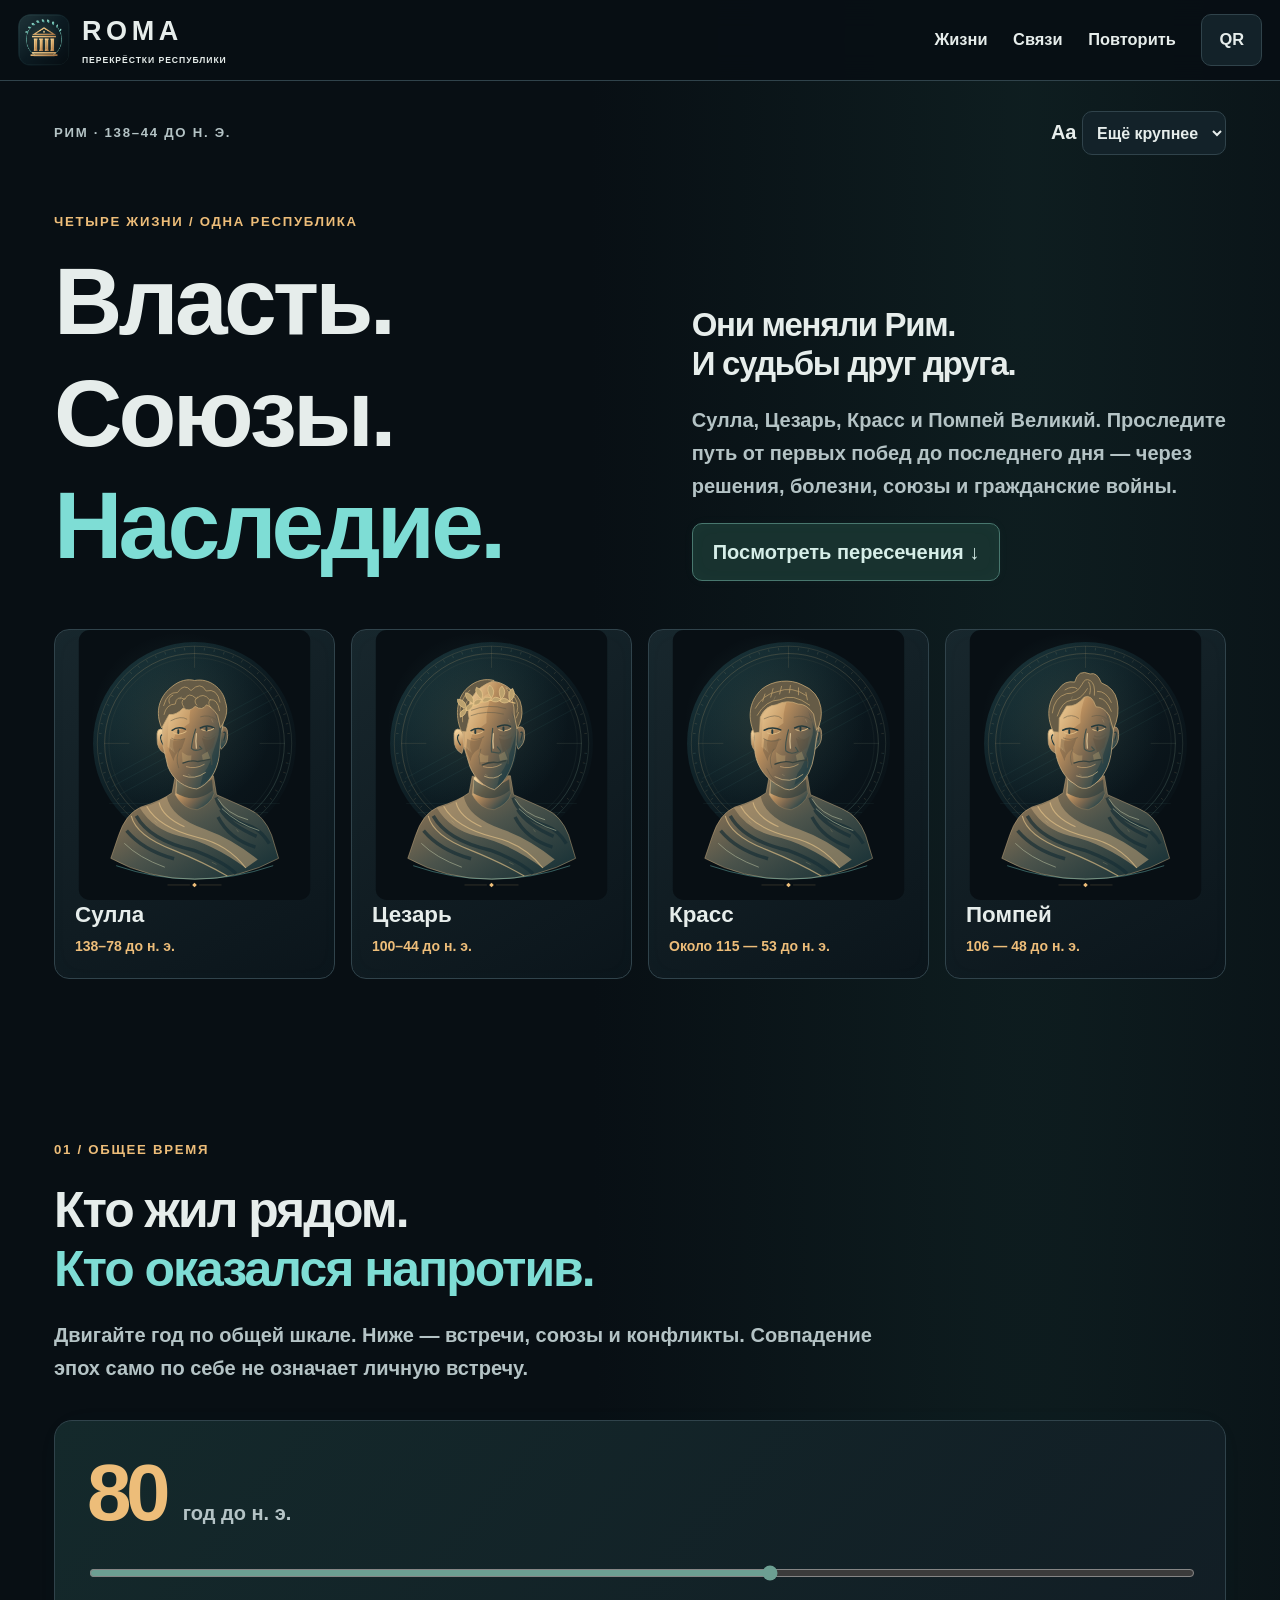
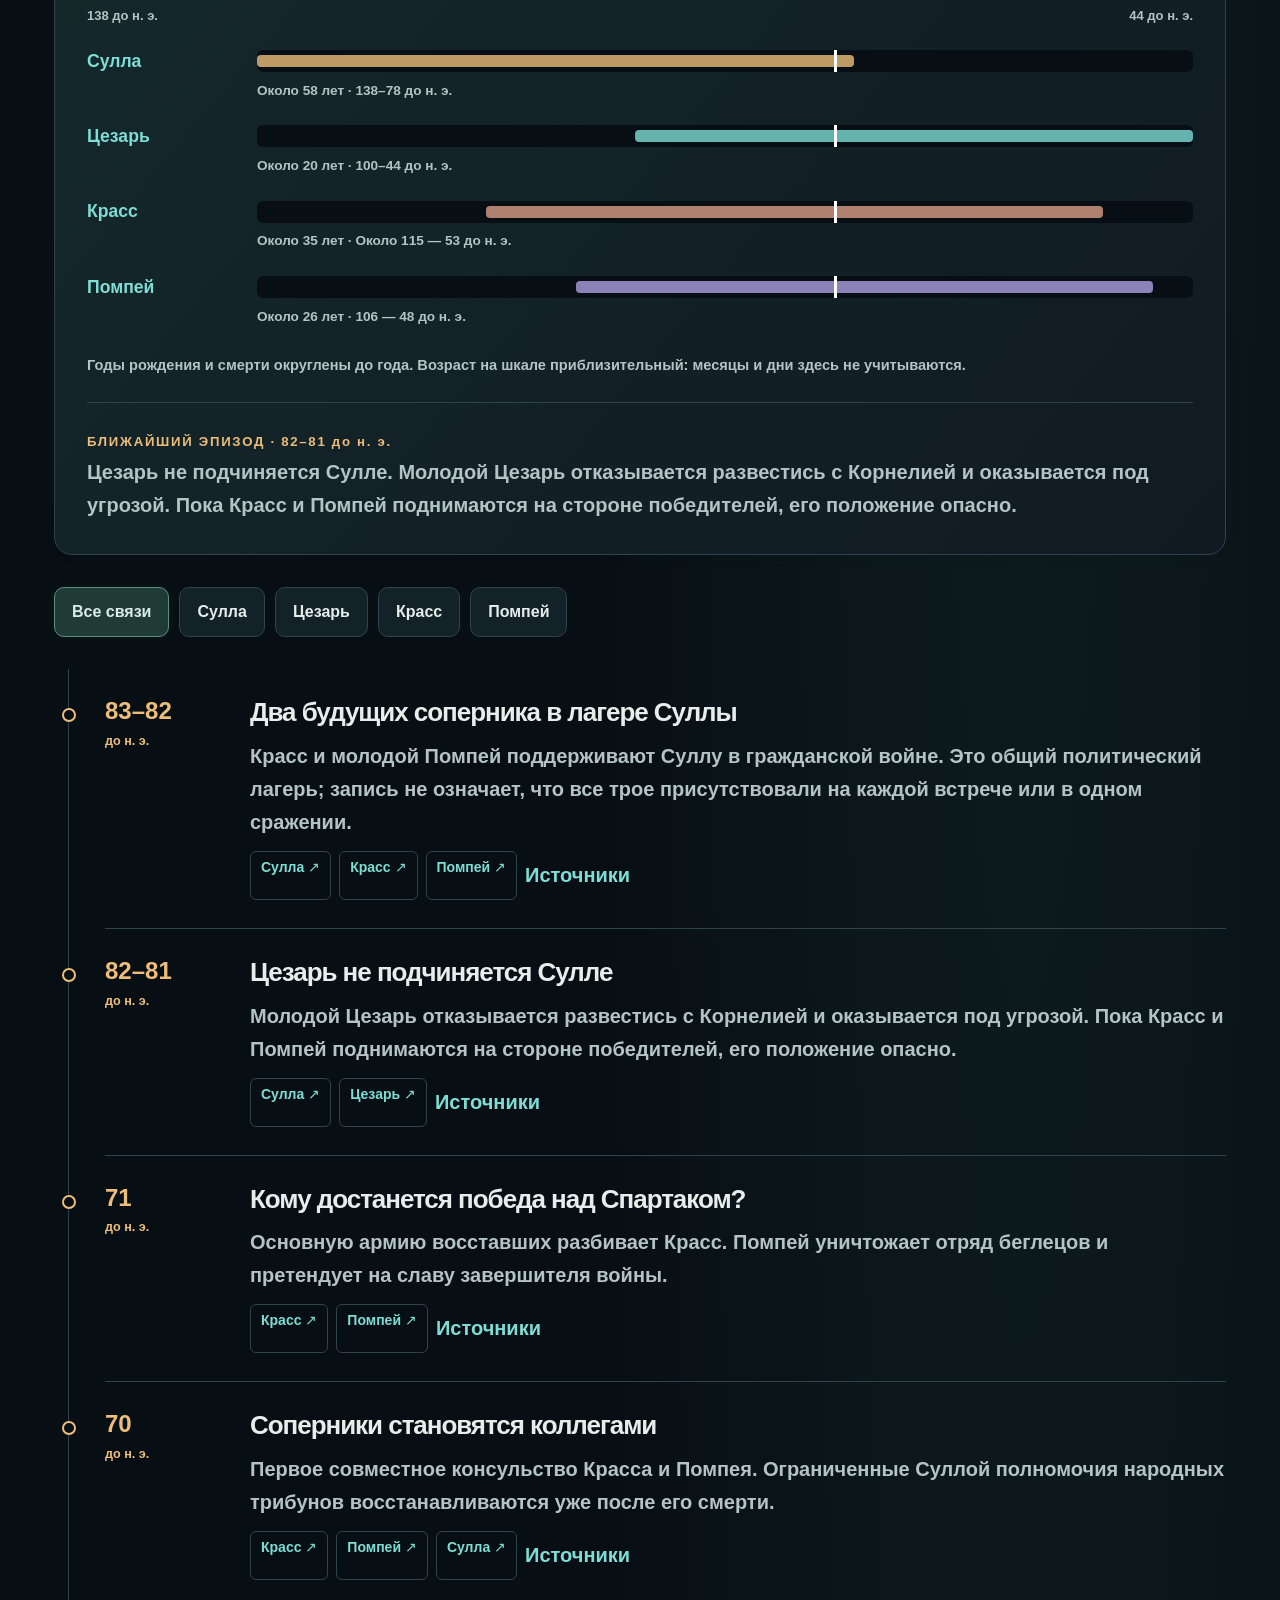
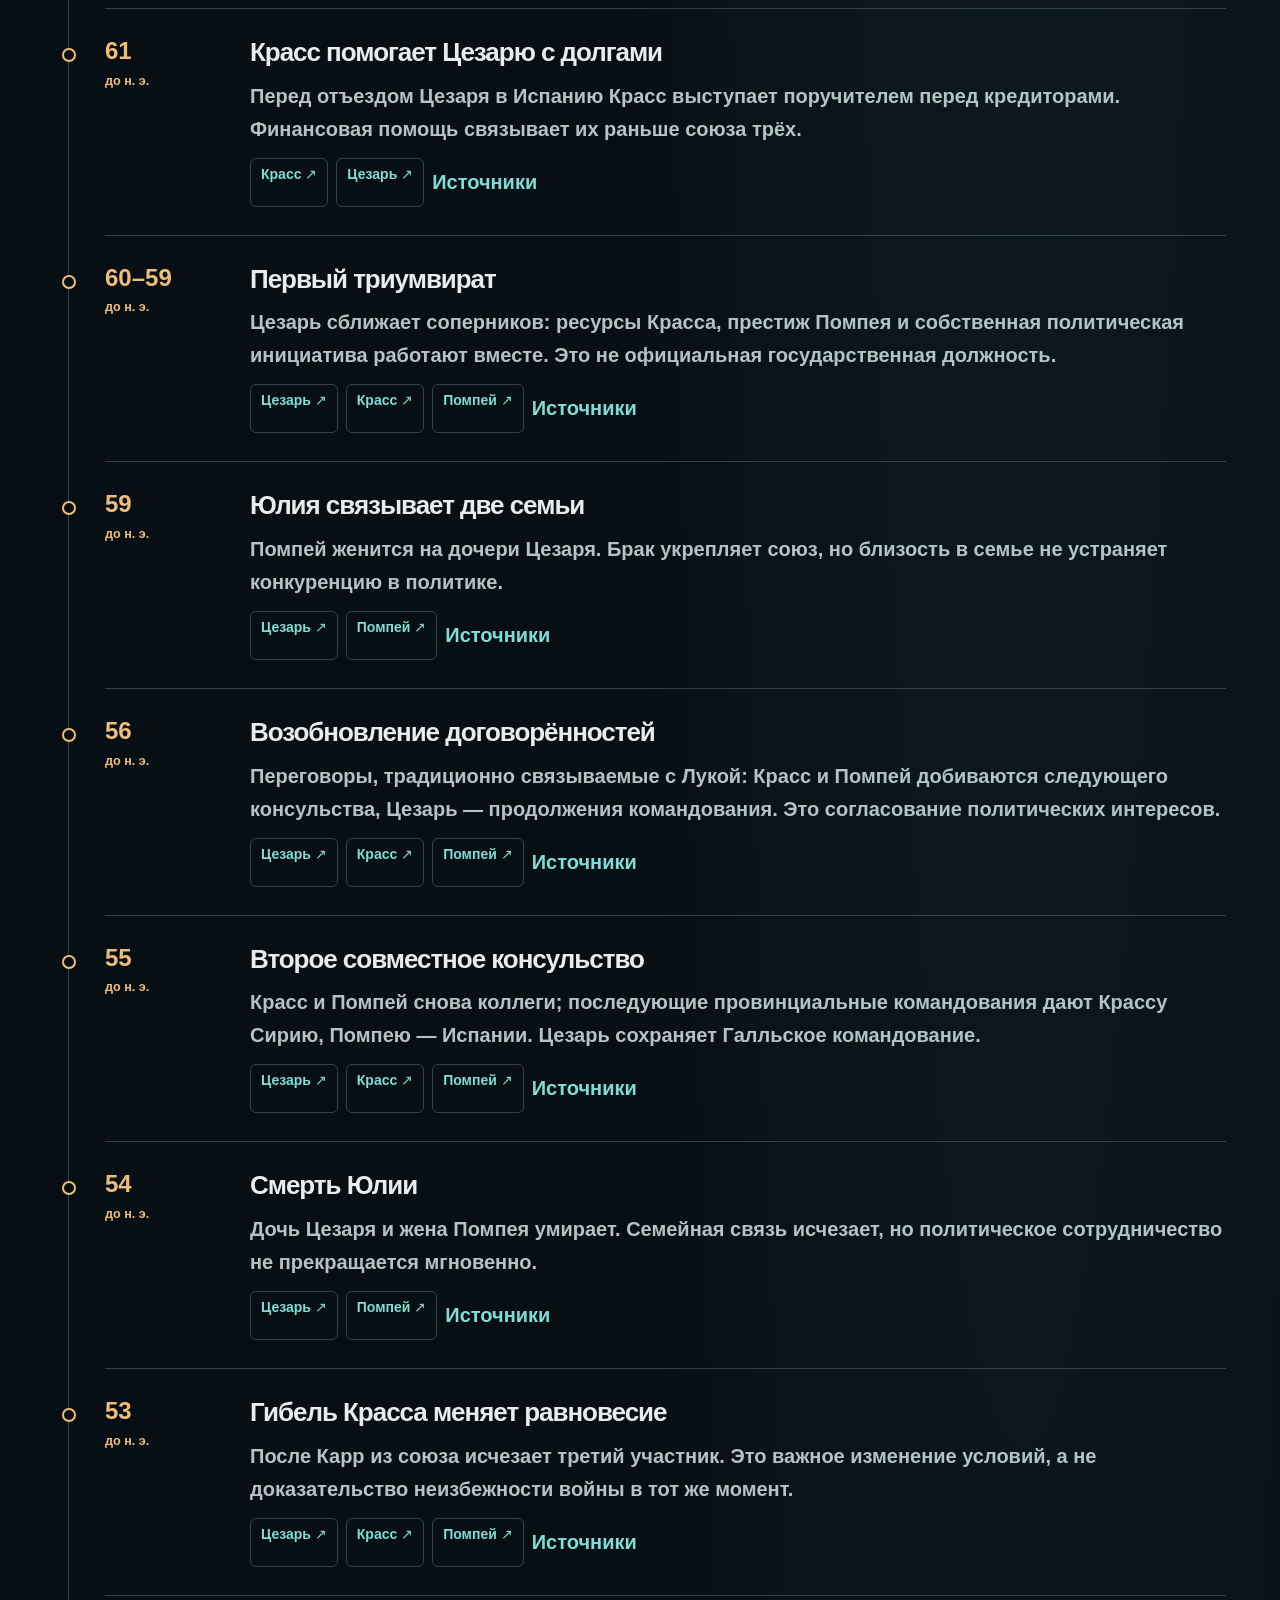
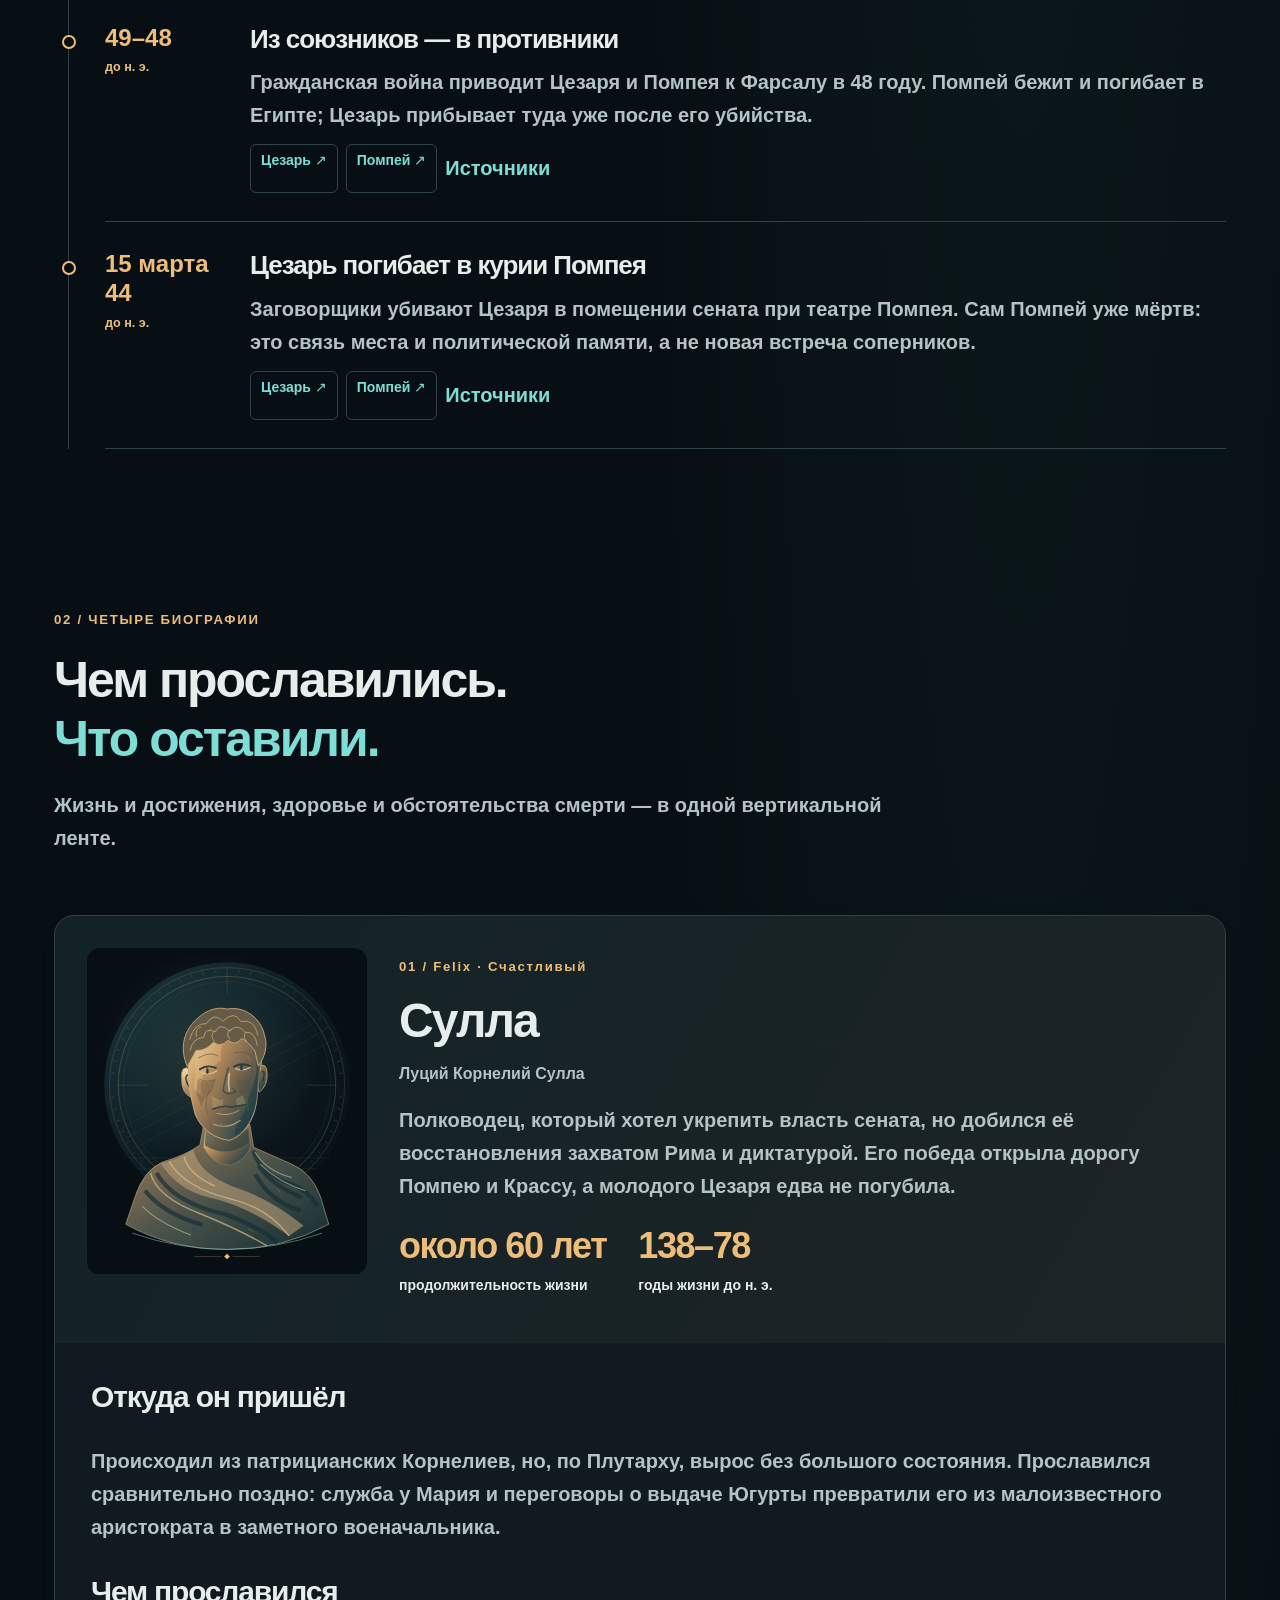
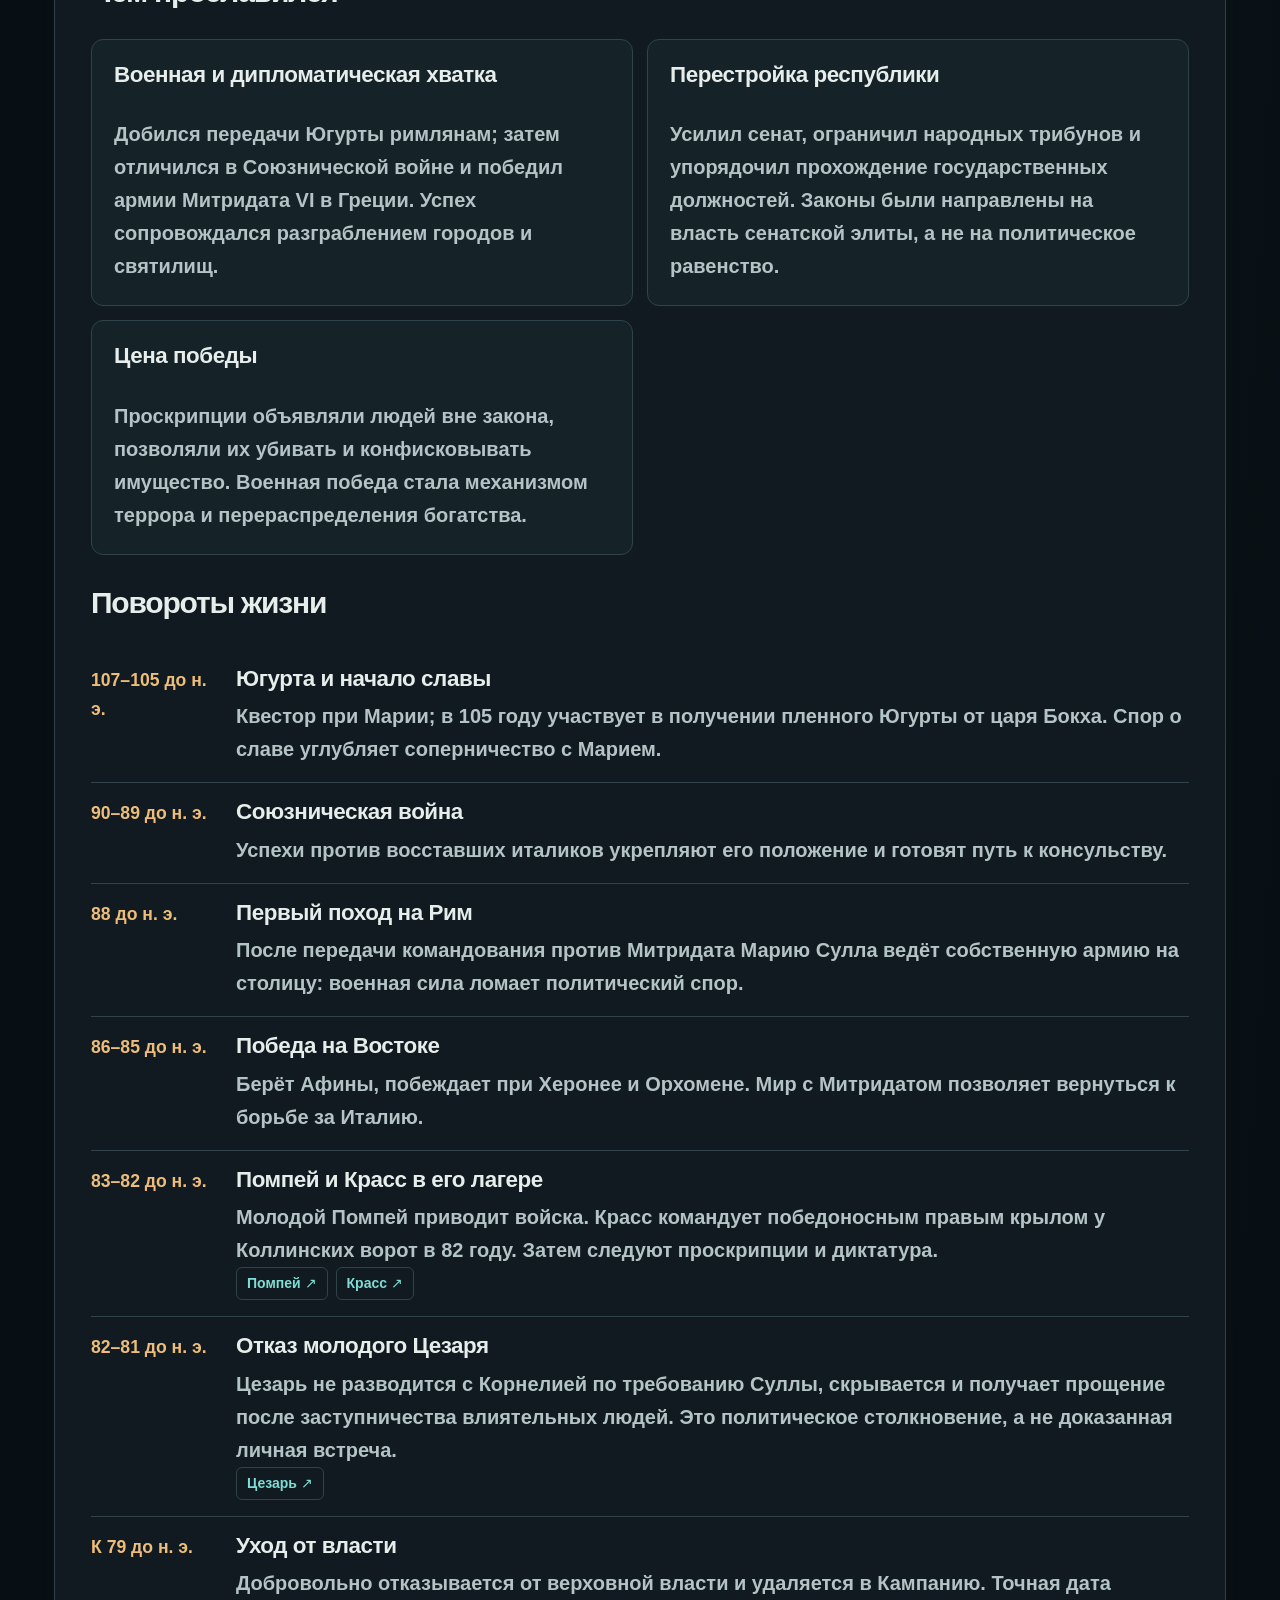
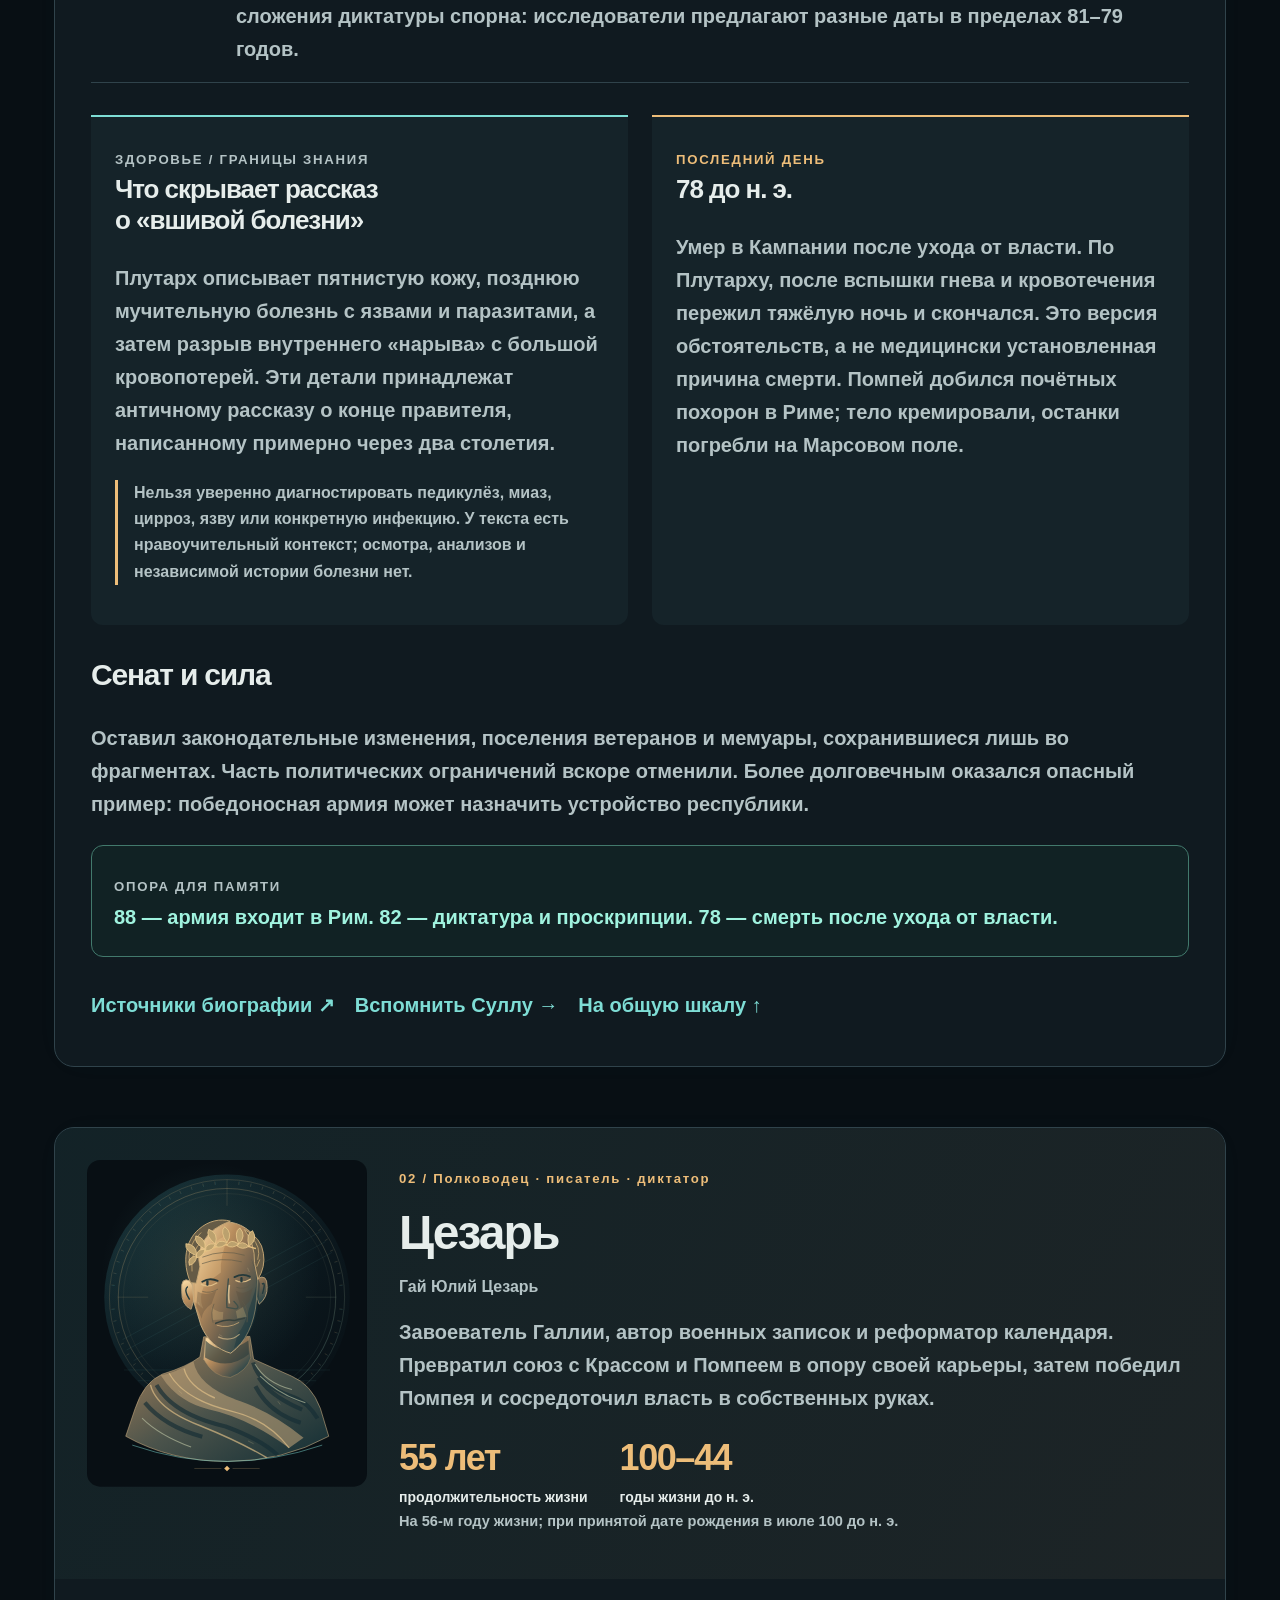
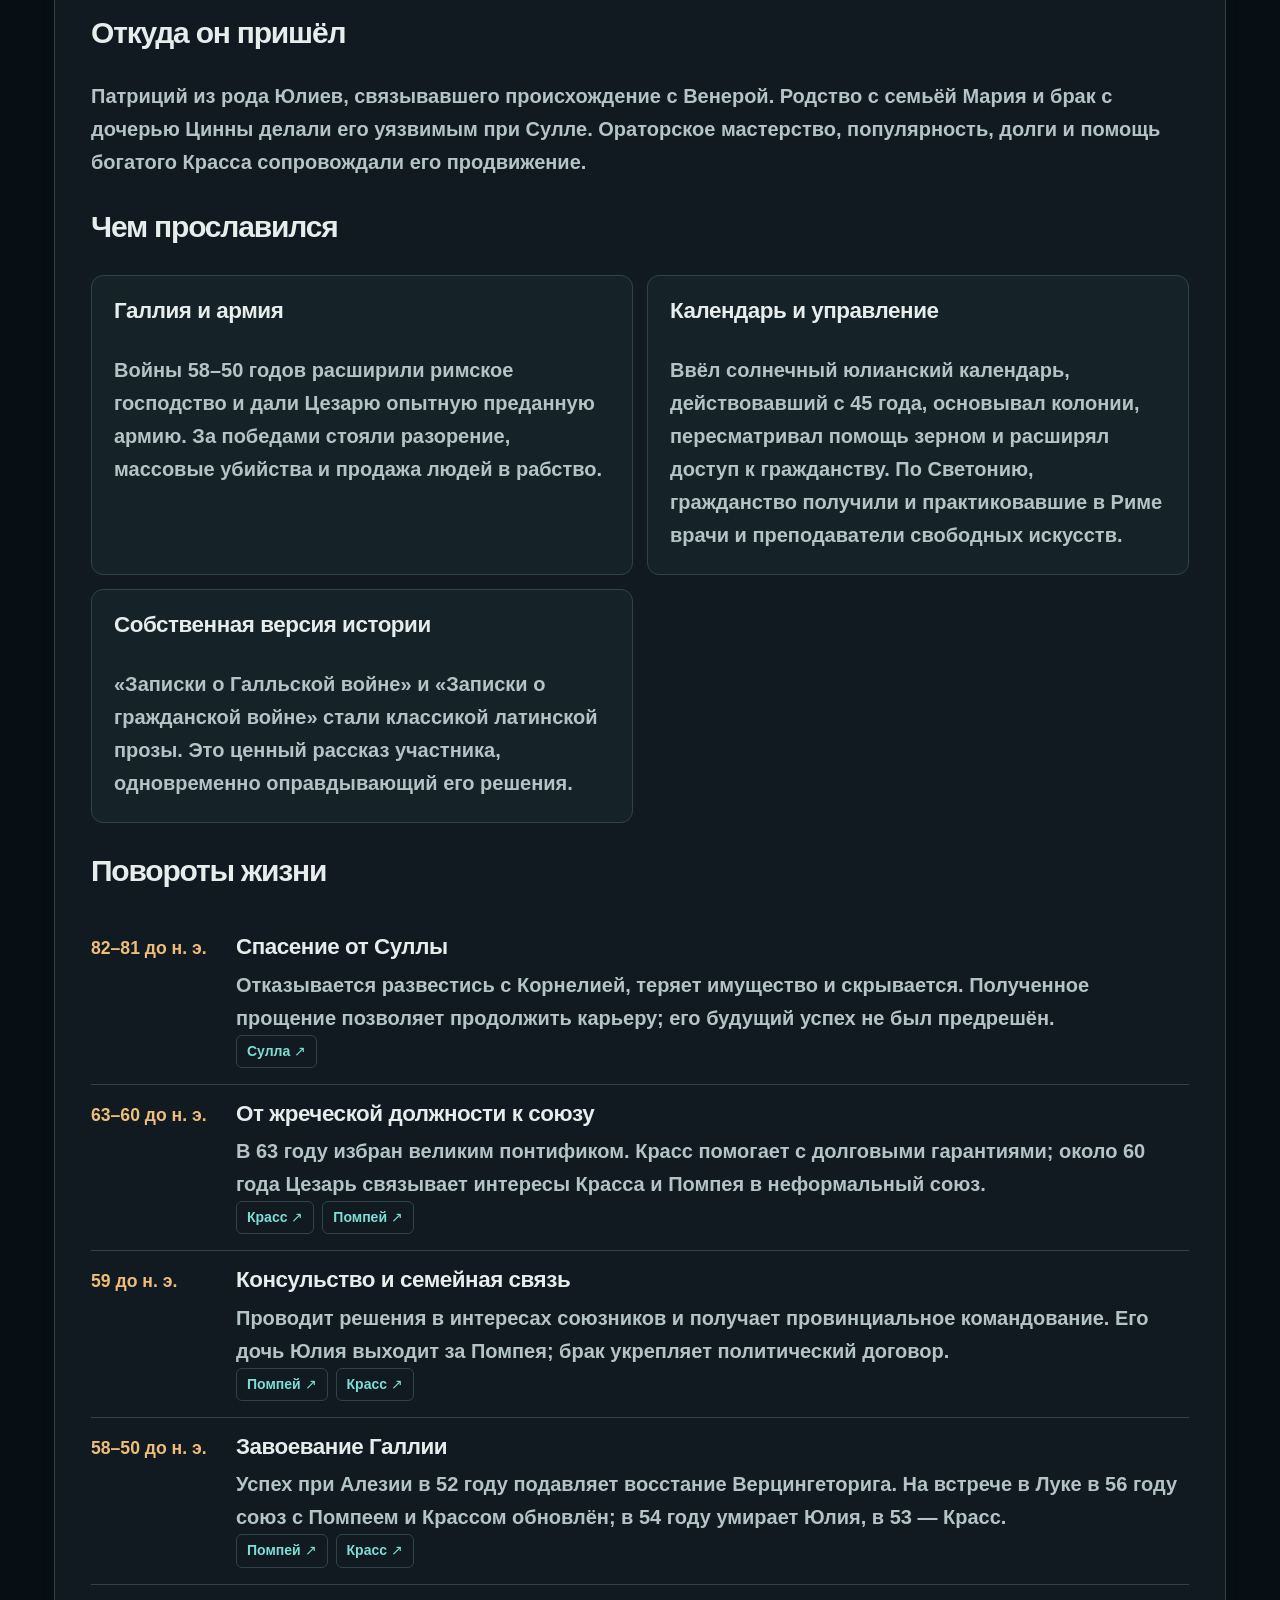
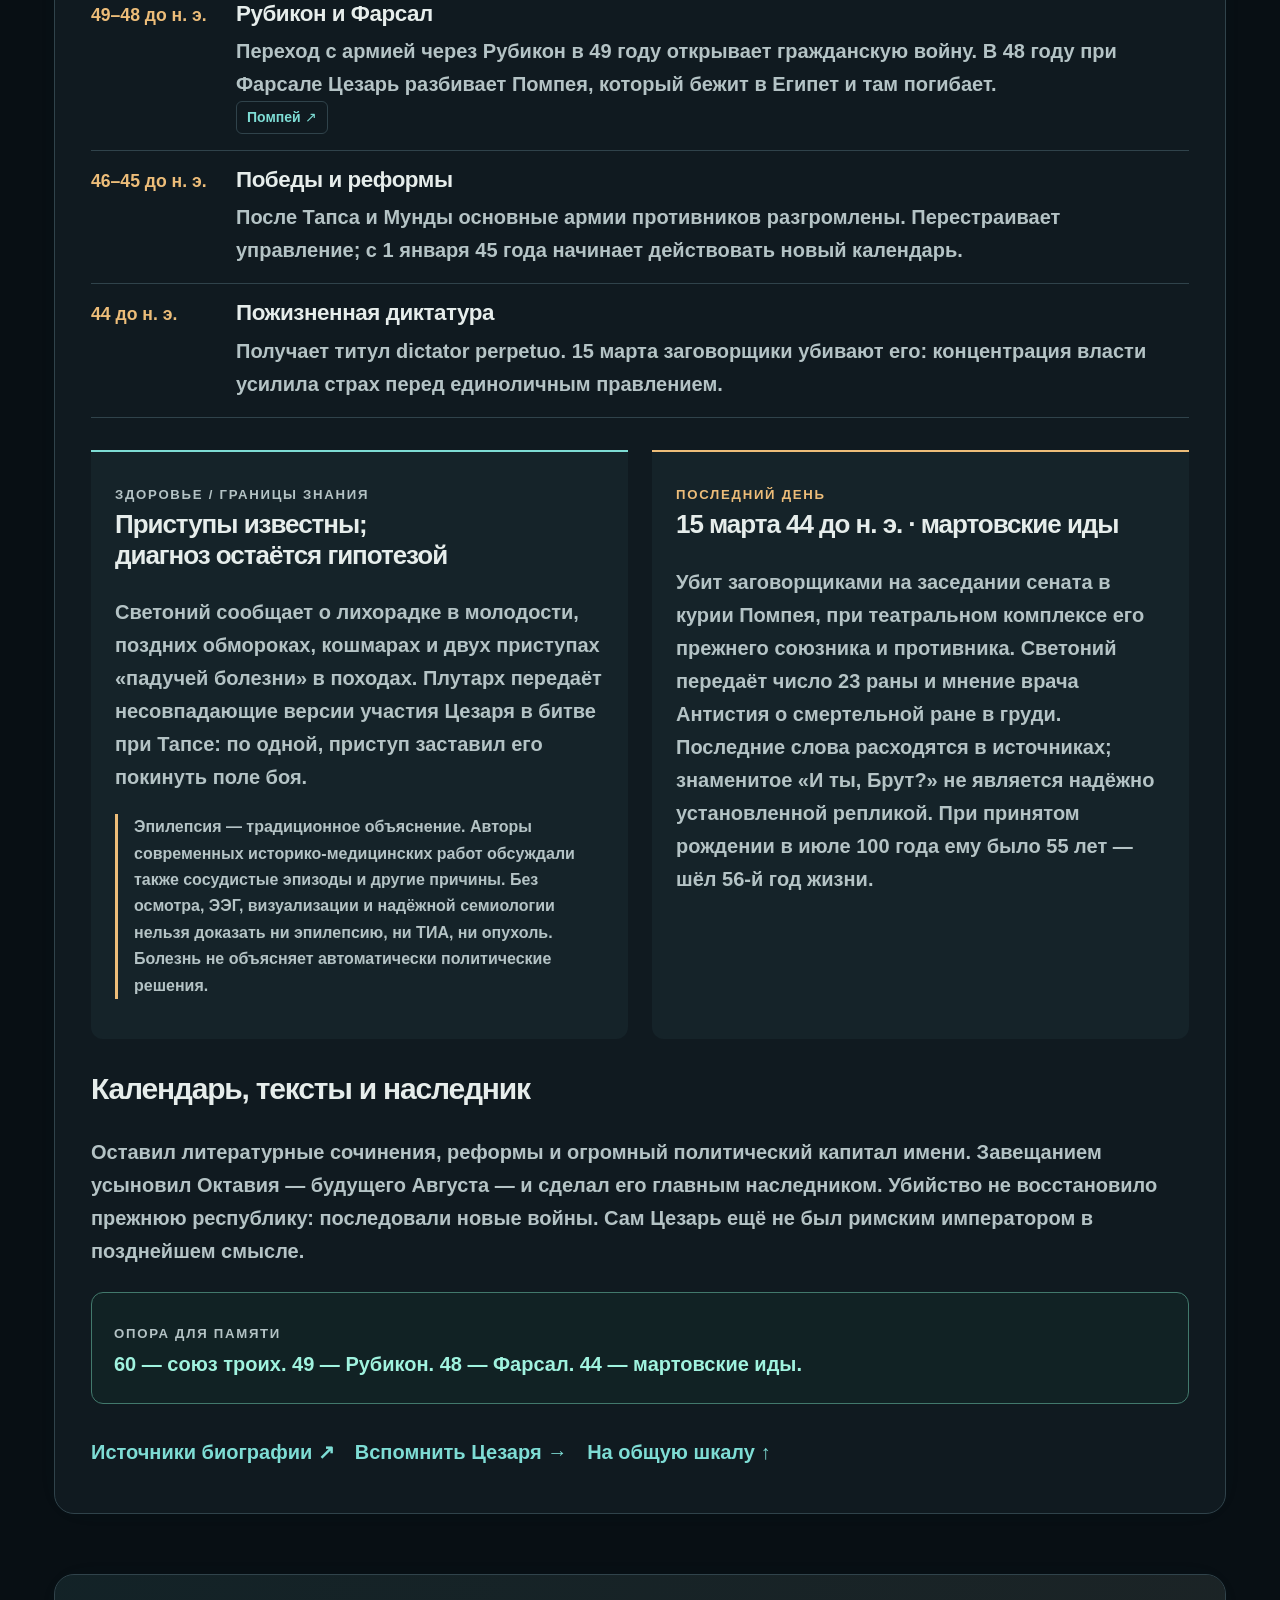
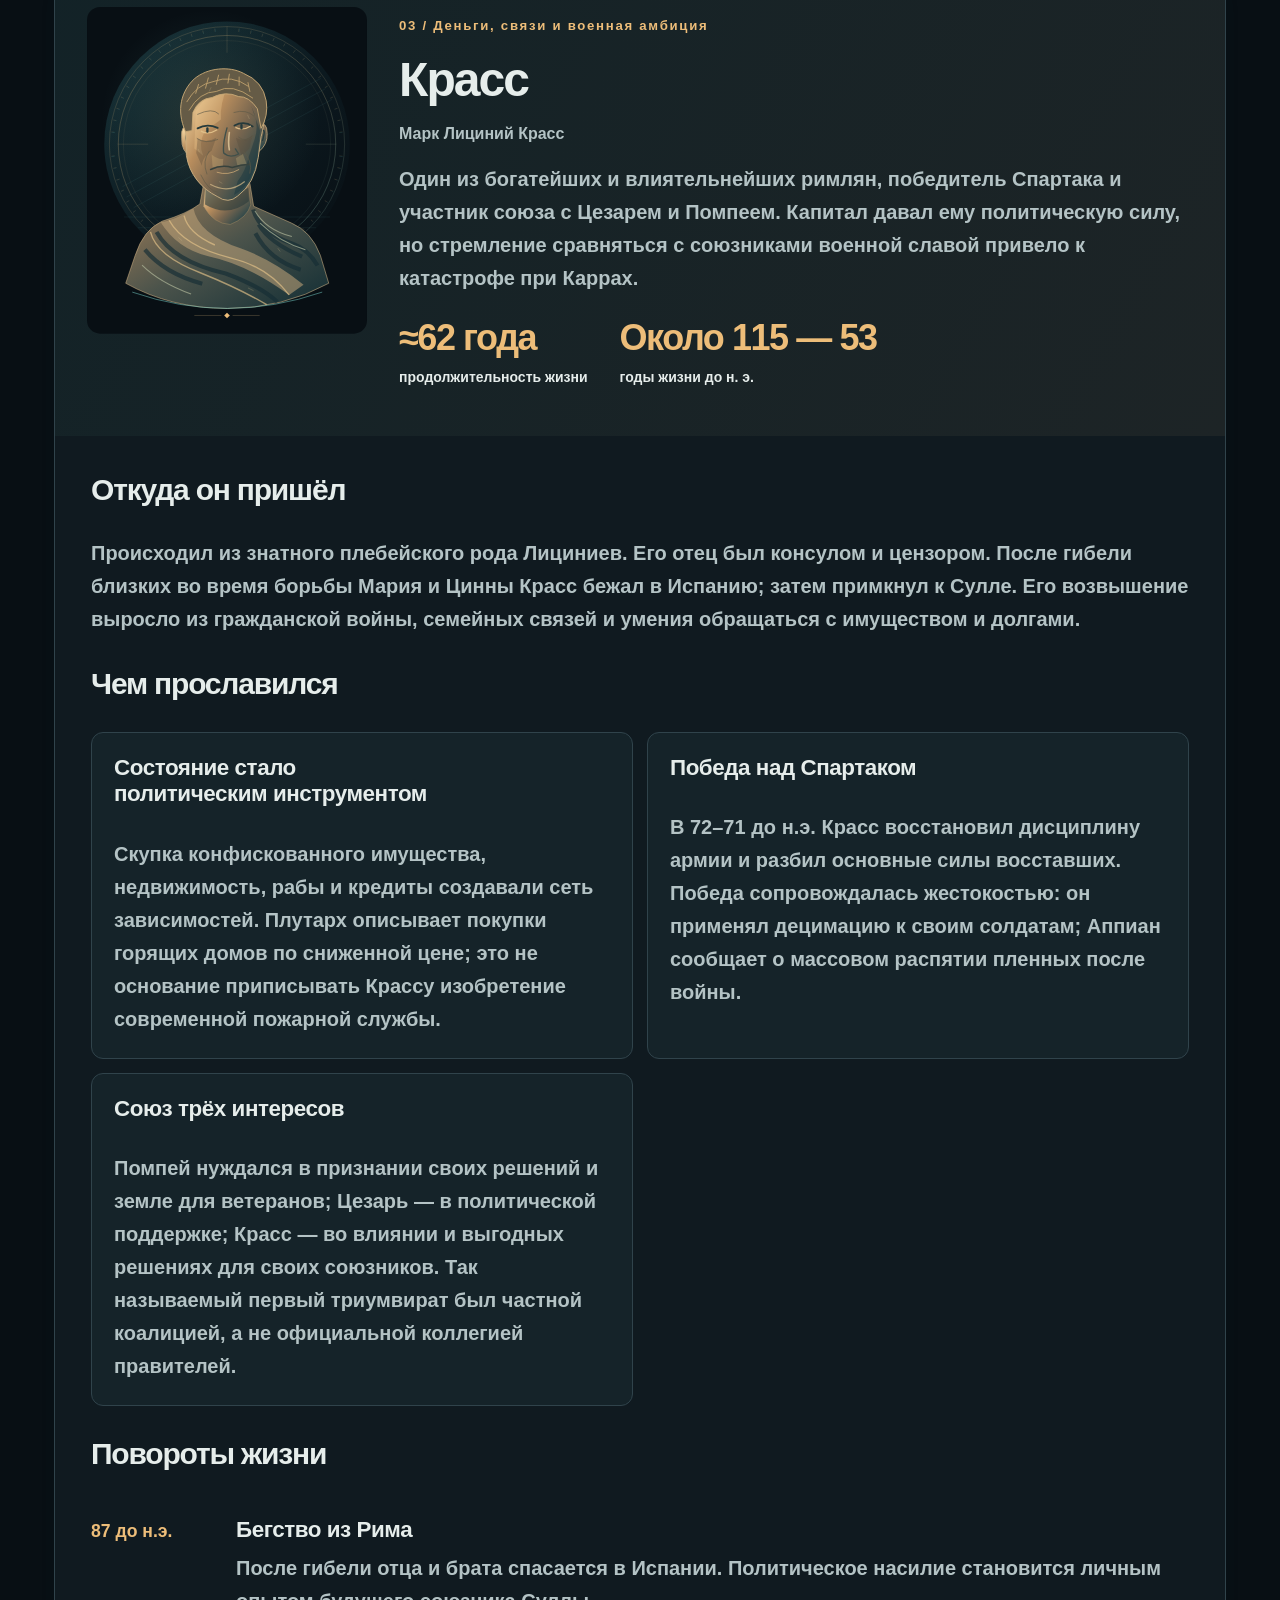
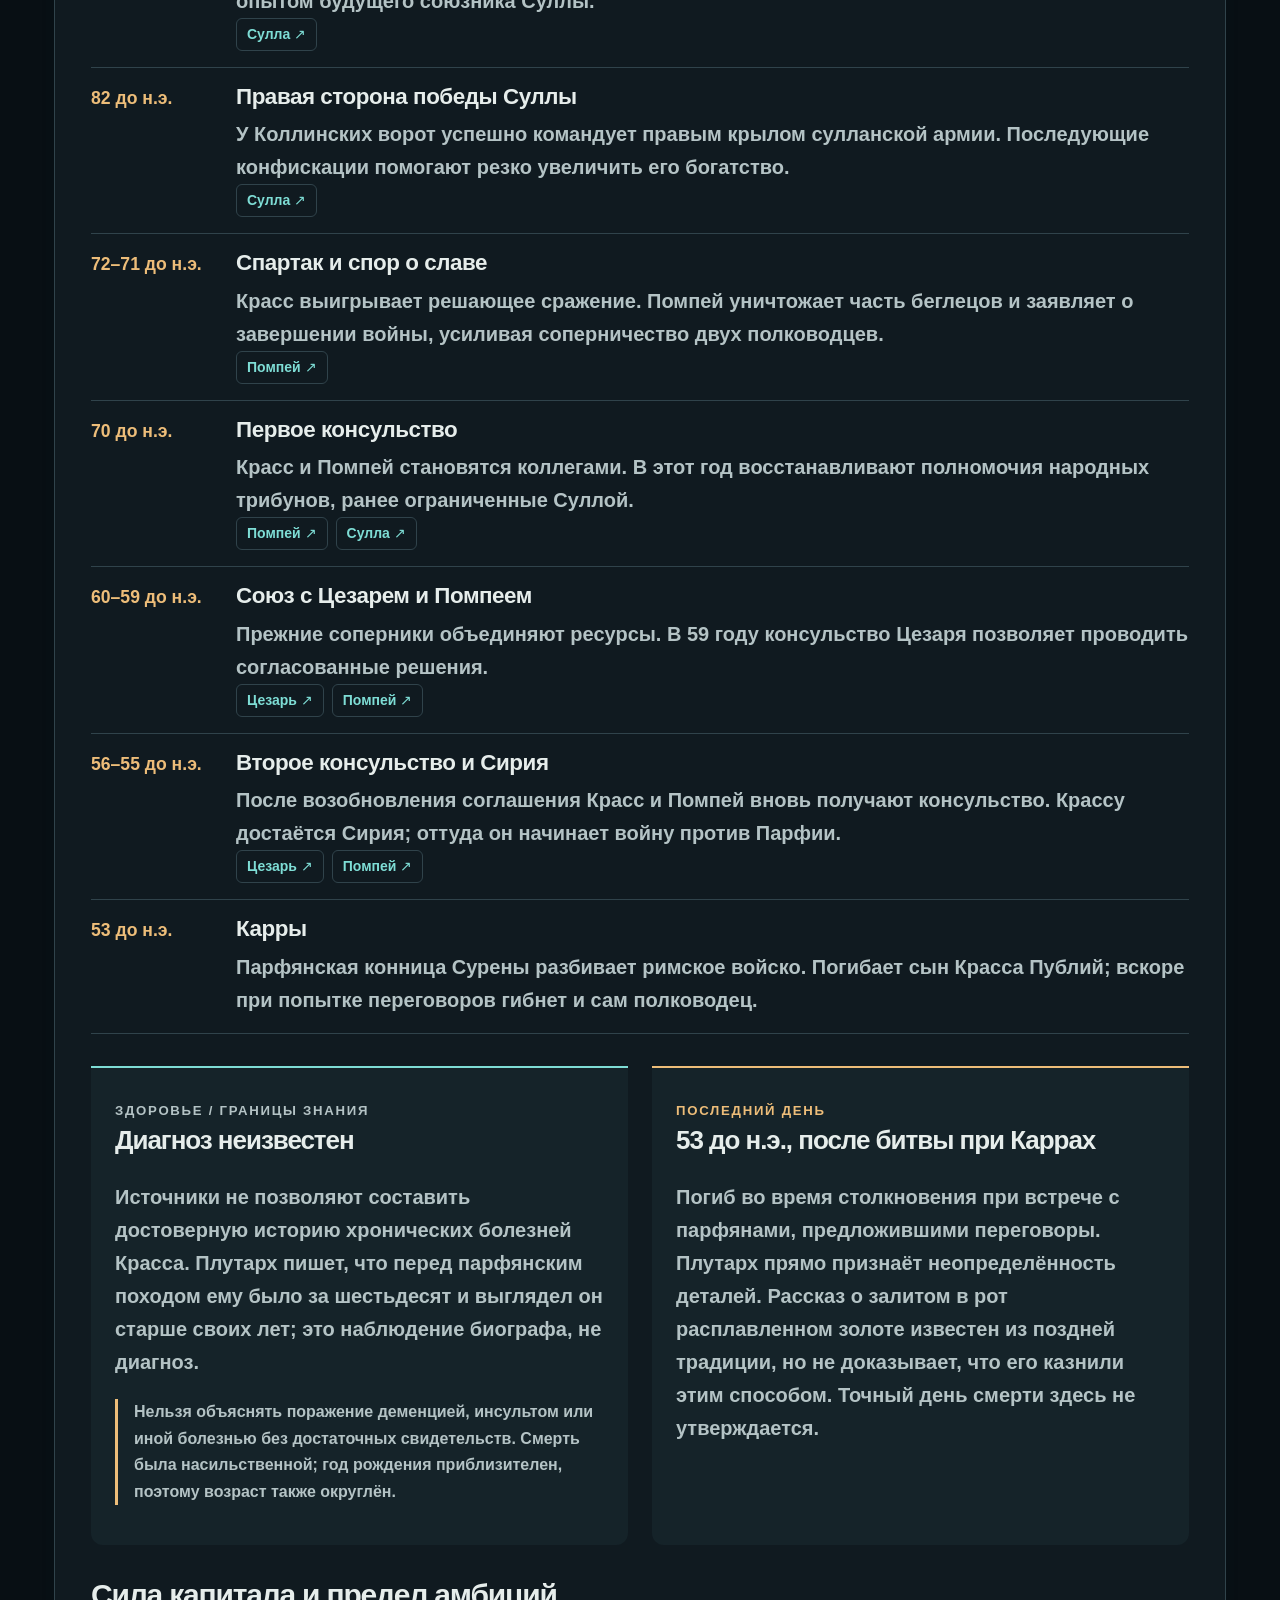
==== commit 0d79a0d8: "Remove edge scroll arrows in favor of native touch scrolling" ====
--- a/docs/index.html
+++ b/docs/index.html
@@ -1,15 +1,15 @@
-<!doctype html><html lang="ru"><head><meta charset="utf-8"><meta name="viewport" content="width=device-width,initial-scale=1,viewport-fit=cover"><meta name="apple-mobile-web-app-capable" content="yes"><meta name="apple-mobile-web-app-status-bar-style" content="black-translucent"><meta name="theme-color" content="#080f14"><meta name="description" content="Сулла, Цезарь, Красс и Помпей: четыре жизни, общая хронология и судьба Римской республики."><meta name="atlas-app" content="roma"><meta name="atlas-version" content="r-a9cd55f3c3371a6d9dd3"><meta name="atlas-built" content="2026-10-23T19:20:09+00:00"><title>ROMA — Перекрёстки Республики</title><link rel="manifest" href="site.webmanifest"><link rel="icon" href="assets/favicon-32.png"><link rel="apple-touch-icon" href="assets/apple-touch-icon.png"><style>:root{color-scheme:dark;--bg:#080f14;--panel:#101c22;--line:#30434b;--text:#e6edeb;--muted:#b4c3c5;--gold:#edbd79;--teal:#7eddd5;font-family:-apple-system,BlinkMacSystemFont,"Segoe UI",sans-serif;font-size:18px;scroll-behavior:smooth;scroll-padding-top:116px}*{box-sizing:border-box}html[data-text-size=large]{font-size:20px}html[data-text-size=xlarge]{font-size:23px}body{margin:0;background:radial-gradient(ellipse at 80% 0,#16302f70,transparent 30%),var(--bg);color:var(--text);font-weight:550;line-height:1.65}body:has(dialog[open]){overflow:hidden}a{color:var(--teal);text-decoration:none}a:hover{text-decoration:underline}button,select{font:inherit;font-weight:750}button,a,select,input{-webkit-tap-highlight-color:transparent}button{cursor:pointer}button,select{color:var(--text);border:1px solid var(--line);background:#132229;border-radius:10px;padding:.55rem .85rem;min-height:44px}button:hover{border-color:var(--teal)}button:disabled{opacity:.45;cursor:default}button:focus-visible,a:focus-visible,select:focus-visible,input:focus-visible{outline:3px solid var(--gold);outline-offset:4px}input{accent-color:var(--teal)}input[type=checkbox]{width:20px;height:20px}h1,h2,h3,h4,p{margin-top:0}h1,h2,h3,h4{line-height:1.18;letter-spacing:-.04em;font-weight:850;text-wrap:balance}h1{font-size:clamp(3.5rem,7.4vw,6.3rem);margin-bottom:0}h2{font-size:clamp(1.9rem,3.9vw,3.5rem);margin-bottom:1rem}h3{font-size:1.5rem}h4{font-size:1.12rem;letter-spacing:-.02em}em{color:var(--teal);font-style:normal}p{color:var(--muted)}[hidden]{display:none!important}header{display:flex;align-items:center;justify-content:space-between;gap:16px;padding:14px clamp(16px,4vw,64px);border-bottom:1px solid var(--line);background:#080f14f5;position:sticky;top:0;z-index:10;backdrop-filter:blur(14px)}.brand{display:flex;align-items:center;gap:12px;color:var(--text);font-size:1.35rem;line-height:1.2;letter-spacing:.17em;font-weight:900}.brand img{border-radius:13px}.brand small{font-size:.43rem;letter-spacing:.11em;display:block;margin-top:8px}nav{display:flex;align-items:center;gap:clamp(8px,2vw,26px);font-size:.82rem;font-weight:750}nav a{color:var(--text)}.section{max-width:1320px;margin:auto;padding:80px 54px}.toolbar{display:flex;align-items:center;justify-content:space-between;gap:16px;margin-bottom:56px}.toolbar label{white-space:nowrap}.toolbar select{padding:.3rem .5rem;font-size:.8rem}.eyebrow{font-size:.66rem;letter-spacing:.13em;font-weight:850;color:var(--muted)}.gold{color:var(--gold)}.hero{padding-top:30px}.hero-text{display:grid;grid-template-columns:1.1fr 1fr;gap:50px;align-items:end;margin-bottom:48px}.hero-copy h2{font-size:1.65rem}.primary-button,.secondary-button{display:inline-block;text-align:center;border:1px solid var(--line);border-radius:10px;padding:.7rem 1rem;font-weight:800;line-height:1.4}.primary-button{background:var(--teal);color:#071817;border-color:var(--teal)}.secondary-button{background:#14242a;color:var(--text)}.text-button{background:none;border:0;padding:.4rem 0;color:var(--teal);font-weight:750}.portrait-grid{display:grid;grid-template-columns:repeat(4,minmax(0,1fr));gap:16px}.portrait-link{position:relative;background:linear-gradient(150deg,#18272d,#0b151b);border:1px solid var(--line);border-radius:15px;overflow:hidden;color:var(--text);transition:transform .2s,border-color .2s}.portrait-link:hover{transform:translateY(-4px);border-color:var(--gold);text-decoration:none}.portrait-link svg{width:100%;height:auto;display:block;max-height:270px}.portrait-label{padding:0 20px 20px}.portrait-label b{display:block;font-size:1.12rem;line-height:1.3}.portrait-label span{display:block;color:var(--gold);font-size:.7rem;margin-top:6px}.scroll-hint{border-block:1px solid var(--line);padding:20px 0;margin-top:30px;display:flex;justify-content:space-between;gap:20px;font-size:.74rem;color:var(--muted)}.scroll-hint label{display:flex;align-items:center;gap:10px}.section-heading{max-width:860px;margin-bottom:35px}.section-heading .eyebrow{display:block;margin-bottom:20px}.time-machine{background:linear-gradient(130deg,#14292b,#111a23);border:1px solid var(--line);padding:32px;border-radius:18px}.year-title{display:flex;align-items:baseline;gap:18px}.year-title output{font-size:4rem;line-height:1;color:var(--gold);font-weight:850;letter-spacing:-.07em}.year-title span{color:var(--muted)}#year{width:100%;height:44px;margin-top:18px}.axis{display:flex;justify-content:space-between;color:var(--muted);font-size:.65rem}.life-row{display:grid;grid-template-columns:150px 1fr;gap:20px;align-items:center;padding-top:20px}.life-row>a{font-size:.88rem;font-weight:800}.track{height:22px;position:relative;background:#070f15;border-radius:6px;overflow:hidden}.life-bar{position:absolute;top:5px;height:12px;border-radius:4px;background:var(--teal);opacity:.8}.life-marker{position:absolute;top:0;bottom:0;width:3px;background:#fff;z-index:1}.life-state{grid-column:2;font-size:.68rem;margin-top:-16px;color:var(--muted)}#year-context{border-top:1px solid var(--line);margin-top:25px;padding-top:20px}#year-context p{margin:0}.filter-bar{display:flex;flex-wrap:wrap;gap:10px;margin:32px 0}.filter-bar button{font-size:.8rem}.filter-bar button[aria-pressed=true]{background:var(--teal);color:#081817}.timeline{border-left:1px solid var(--line);margin-left:14px;padding-left:36px}.event{position:relative;display:grid;grid-template-columns:125px 1fr;gap:20px;padding:28px 0;border-bottom:1px solid var(--line)}.event:before{content:"";position:absolute;width:10px;height:10px;border:2px solid var(--gold);border-radius:50%;left:-43px;top:39px;background:var(--bg)}.event time{font-size:1.2rem;line-height:1.2;color:var(--gold);font-weight:850}.event time small{display:block;font-size:.63rem;margin-top:8px;font-weight:650}.event h3{font-size:1.3rem;margin-bottom:12px}.event p{margin-bottom:12px}.related{display:flex;flex-wrap:wrap;gap:8px}.related a{border:1px solid var(--line);border-radius:6px;padding:4px 10px;font-size:.7rem}.fine{font-size:.73rem;line-height:1.55;color:var(--muted)}.time-machine>.fine{margin:26px 0 0}.biography{margin-top:60px;border:1px solid var(--line);border-radius:20px;overflow:hidden;background:#101a20}.bio-top{display:grid;grid-template-columns:280px 1fr;gap:32px;padding:32px;background:linear-gradient(120deg,#18333555,#1d2426)}.bio-portrait svg{display:block;width:100%;height:auto}.bio-top h2{font-size:2.4rem;margin:12px 0}.full-name{font-size:.8rem}.bio-metrics{display:flex;gap:32px;flex-wrap:wrap;margin-top:25px}.bio-metrics b{font-size:1.8rem;line-height:1;color:var(--gold);display:block;letter-spacing:-.04em}.bio-metrics span{font-size:.7rem;display:block;margin-top:10px}.bio-content{padding:36px}.bio-content h3{margin-top:30px}.bio-content h3:first-child{margin-top:0}.achievement-grid{display:grid;grid-template-columns:1fr 1fr;gap:14px}.achievement{padding:22px;border:1px solid var(--line);border-radius:12px;background:#152329}.achievement p:last-child{margin-bottom:0}.bio-events{list-style:none;padding:0}.bio-events li{padding:16px 0;display:grid;grid-template-columns:125px 1fr;gap:20px;border-bottom:1px solid var(--line)}.bio-events time{color:var(--gold);font-weight:850;font-size:.88rem}.bio-events h4{margin-bottom:8px}.bio-events p{margin:0}.health-grid{display:grid;grid-template-columns:1fr 1fr;gap:24px;margin:32px 0}.health,.death{padding:24px;background:#152329;border-top:2px solid var(--teal);border-radius:0 0 12px 12px}.death{border-color:var(--gold)}.health-grid h3{margin-top:0;font-size:1.3rem}.caution{font-size:.8rem;border-left:3px solid var(--gold);padding-left:16px}.anchor{padding:22px;background:#153b353d;border:1px solid #42796c;border-radius:12px;color:#a0f3df;font-weight:750;margin:24px 0}.bio-actions{display:flex;gap:20px;flex-wrap:wrap}.study-panel{padding:36px;background:var(--panel);border:1px solid var(--line);border-radius:18px}.study-controls{display:flex;justify-content:space-between;gap:24px;flex-wrap:wrap}.study-controls label{display:flex;align-items:center;gap:15px}.study-controls p{font-size:.8rem}#review-ready{display:flex;flex-wrap:wrap;gap:15px}#review-ready .fine{flex-basis:100%;margin:0}.card-top{display:flex;align-items:center;justify-content:space-between;gap:20px;margin:16px 0 25px}#card-question{font-size:1.8rem;max-width:900px}#card-answer{font-size:1.15rem;color:var(--text);margin-top:30px}.rating{display:flex;gap:15px;margin-top:30px}.footer-actions{display:flex;gap:18px;flex-wrap:wrap;margin:30px 0}footer{border-top:1px solid var(--line)}footer>div:first-child{max-width:800px}.edge{position:fixed;right:12px;z-index:20;width:42px;min-height:42px;height:48px;padding:0;border-radius:15px;background:#213c3ee8;color:var(--teal);font-size:26px;box-shadow:0 4px 20px #0005;touch-action:none;user-select:none}.edge.top{top:110px}.edge.bottom{bottom:max(14px,env(safe-area-inset-bottom))}.edge.active{background:var(--gold);color:#0d161a}#read-progress{position:fixed;left:0;top:0;z-index:50;height:3px;background:var(--teal);width:0;pointer-events:none}#resume-review{position:fixed;bottom:18px;left:50%;transform:translateX(-50%);z-index:21;background:#edbd79;color:#0b1618;padding:10px 16px;border-radius:12px;box-shadow:0 4px 25px #0007;font-weight:800;font-size:.8rem;text-align:center;max-width:70vw}#save-notice{position:sticky;bottom:0;margin:0;padding:20px;background:#573d23;color:#fff;z-index:22}dialog{color:var(--text);background:#102027;border:1px solid #48616a;border-radius:18px;padding:32px;width:min(800px,calc(100% - 24px));max-height:85dvh;overflow:auto}dialog::backdrop{background:#000b;backdrop-filter:blur(6px)}dialog h2{font-size:1.8rem;padding-right:25px}.close-dialog{position:sticky;top:0;float:right;padding:0;width:44px;font-size:24px}.source{border-bottom:1px solid var(--line);padding:20px 0}.source h3{font-size:1rem;letter-spacing:normal}.source p{font-size:.8rem}.qr{background:#fff;border-radius:16px;padding:20px;margin:24px auto;max-width:340px}.qr svg{width:100%;display:block}.skip{position:fixed;top:-200px;z-index:100;background:var(--gold);color:#000;padding:16px}.skip:focus{top:0}.sr-only{position:absolute;width:1px;height:1px;overflow:hidden;clip-path:inset(50%)}
-@media(max-width:900px){.section{padding:55px 30px}.hero{padding-top:24px}.hero-text{gap:25px}.portrait-grid{gap:10px}.portrait-label{padding:0 12px 16px}.portrait-label b{font-size:.95rem}.bio-top{grid-template-columns:200px 1fr;padding:25px}.bio-top h2{font-size:2rem}.bio-content{padding:25px}.health-grid{grid-template-columns:1fr}.scroll-hint{flex-direction:column}.edge{right:6px;width:38px;opacity:.92}header{padding:14px 22px}.brand small{display:none}.event{grid-template-columns:100px 1fr}}
-@media(max-width:600px){:root{scroll-padding-top:125px}header{flex-wrap:wrap;padding:12px 18px;gap:10px}.brand{font-size:1.1rem}.brand img{width:38px;height:38px}.brand small{display:block;font-size:8px}.brand{gap:9px}nav{width:100%;justify-content:space-between;font-size:.72rem;gap:8px}nav button{min-height:38px;padding:.2rem .6rem}.section{padding:42px 22px}.toolbar{margin-bottom:32px;align-items:start;gap:14px;flex-wrap:wrap}.eyebrow{font-size:.6rem}.hero-text{grid-template-columns:1fr;gap:30px}h1{font-size:3.25rem}.hero-copy h2{font-size:1.4rem}h2{font-size:1.9rem}.portrait-grid{grid-template-columns:1fr 1fr;gap:14px}.portrait-link svg{max-height:220px}.portrait-label{padding:0 12px 15px}.portrait-label b{font-size:.95rem}.portrait-label span{font-size:.65rem}.time-machine{padding:20px}.year-title output{font-size:3rem}.year-title span{font-size:.8rem}.life-row{grid-template-columns:1fr;gap:8px}.life-state{grid-column:1;margin-top:0}.life-row>a{font-size:.85rem}.axis{font-size:.6rem}.timeline{padding-left:20px;margin-left:7px}.event{grid-template-columns:1fr;gap:12px;padding:22px 0}.event:before{left:-27px;top:27px}.event time{font-size:1.15rem}.event time small{display:inline;margin-left:8px}.event h3{font-size:1.2rem}.filter-bar button{font-size:.72rem;padding:.45rem .65rem}.bio-top{grid-template-columns:1fr;padding:22px}.bio-portrait{width:72%;max-width:270px;margin:auto}.bio-top h2{font-size:2rem}.bio-content{padding:22px}.bio-metrics{gap:24px}.bio-metrics b{font-size:1.55rem}.achievement-grid{grid-template-columns:1fr}.achievement{padding:18px}.bio-events li{grid-template-columns:1fr;gap:8px}.health,.death{padding:18px}.study-panel{padding:22px}.study-controls label{flex-wrap:wrap;gap:8px}.study-controls select{max-width:100%;font-size:.8rem}.card-top{align-items:start;gap:12px}#card-question{font-size:1.5rem}.rating{flex-wrap:wrap}.edge.top{top:132px}.edge{width:30px;min-height:44px;height:44px;font-size:22px;right:0;border-radius:12px 0 0 12px}.bio-actions button{font-size:.85rem}dialog{padding:22px}.footer-actions{flex-direction:column;align-items:start}}
+<!doctype html><html lang="ru"><head><meta charset="utf-8"><meta name="viewport" content="width=device-width,initial-scale=1,viewport-fit=cover"><meta name="apple-mobile-web-app-capable" content="yes"><meta name="apple-mobile-web-app-status-bar-style" content="black-translucent"><meta name="theme-color" content="#080f14"><meta name="description" content="Сулла, Цезарь, Красс и Помпей: четыре жизни, общая хронология и судьба Римской республики."><meta name="atlas-app" content="roma"><meta name="atlas-version" content="r-1b47f0da495c41400436"><meta name="atlas-built" content="2026-10-23T19:34:55+00:00"><title>ROMA — Перекрёстки Республики</title><link rel="manifest" href="site.webmanifest"><link rel="icon" href="assets/favicon-32.png"><link rel="apple-touch-icon" href="assets/apple-touch-icon.png"><style>:root{color-scheme:dark;--bg:#080f14;--panel:#101c22;--line:#30434b;--text:#e6edeb;--muted:#b4c3c5;--gold:#edbd79;--teal:#7eddd5;font-family:-apple-system,BlinkMacSystemFont,"Segoe UI",sans-serif;font-size:18px;scroll-behavior:smooth;scroll-padding-top:116px}*{box-sizing:border-box}html[data-text-size=large]{font-size:20px}html[data-text-size=xlarge]{font-size:23px}body{margin:0;background:radial-gradient(ellipse at 80% 0,#16302f70,transparent 30%),var(--bg);color:var(--text);font-weight:550;line-height:1.65}body:has(dialog[open]){overflow:hidden}a{color:var(--teal);text-decoration:none}a:hover{text-decoration:underline}button,select{font:inherit;font-weight:750}button,a,select,input{-webkit-tap-highlight-color:transparent}button{cursor:pointer}button,select{color:var(--text);border:1px solid var(--line);background:#132229;border-radius:10px;padding:.55rem .85rem;min-height:44px}button:hover{border-color:var(--teal)}button:disabled{opacity:.45;cursor:default}button:focus-visible,a:focus-visible,select:focus-visible,input:focus-visible{outline:3px solid var(--gold);outline-offset:4px}input{accent-color:var(--teal)}input[type=checkbox]{width:20px;height:20px}h1,h2,h3,h4,p{margin-top:0}h1,h2,h3,h4{line-height:1.18;letter-spacing:-.04em;font-weight:850;text-wrap:balance}h1{font-size:clamp(3.5rem,7.4vw,6.3rem);margin-bottom:0}h2{font-size:clamp(1.9rem,3.9vw,3.5rem);margin-bottom:1rem}h3{font-size:1.5rem}h4{font-size:1.12rem;letter-spacing:-.02em}em{color:var(--teal);font-style:normal}p{color:var(--muted)}[hidden]{display:none!important}header{display:flex;align-items:center;justify-content:space-between;gap:16px;padding:14px clamp(16px,4vw,64px);border-bottom:1px solid var(--line);background:#080f14f5;position:sticky;top:0;z-index:10;backdrop-filter:blur(14px)}.brand{display:flex;align-items:center;gap:12px;color:var(--text);font-size:1.35rem;line-height:1.2;letter-spacing:.17em;font-weight:900}.brand img{border-radius:13px}.brand small{font-size:.43rem;letter-spacing:.11em;display:block;margin-top:8px}nav{display:flex;align-items:center;gap:clamp(8px,2vw,26px);font-size:.82rem;font-weight:750}nav a{color:var(--text)}.section{max-width:1320px;margin:auto;padding:80px 54px}.toolbar{display:flex;align-items:center;justify-content:space-between;gap:16px;margin-bottom:56px}.toolbar label{white-space:nowrap}.toolbar select{padding:.3rem .5rem;font-size:.8rem}.eyebrow{font-size:.66rem;letter-spacing:.13em;font-weight:850;color:var(--muted)}.gold{color:var(--gold)}.hero{padding-top:30px}.hero-text{display:grid;grid-template-columns:1.1fr 1fr;gap:50px;align-items:end;margin-bottom:48px}.hero-copy h2{font-size:1.65rem}.primary-button,.secondary-button{display:inline-block;text-align:center;border:1px solid var(--line);border-radius:10px;padding:.7rem 1rem;font-weight:800;line-height:1.4}.primary-button{background:var(--teal);color:#071817;border-color:var(--teal)}.secondary-button{background:#14242a;color:var(--text)}.text-button{background:none;border:0;padding:.4rem 0;color:var(--teal);font-weight:750}.portrait-grid{display:grid;grid-template-columns:repeat(4,minmax(0,1fr));gap:16px}.portrait-link{position:relative;background:linear-gradient(150deg,#18272d,#0b151b);border:1px solid var(--line);border-radius:15px;overflow:hidden;color:var(--text);transition:transform .2s,border-color .2s}.portrait-link:hover{transform:translateY(-4px);border-color:var(--gold);text-decoration:none}.portrait-link svg{width:100%;height:auto;display:block;max-height:270px}.portrait-label{padding:0 20px 20px}.portrait-label b{display:block;font-size:1.12rem;line-height:1.3}.portrait-label span{display:block;color:var(--gold);font-size:.7rem;margin-top:6px}.section-heading{max-width:860px;margin-bottom:35px}.section-heading .eyebrow{display:block;margin-bottom:20px}.time-machine{background:linear-gradient(130deg,#14292b,#111a23);border:1px solid var(--line);padding:32px;border-radius:18px}.year-title{display:flex;align-items:baseline;gap:18px}.year-title output{font-size:4rem;line-height:1;color:var(--gold);font-weight:850;letter-spacing:-.07em}.year-title span{color:var(--muted)}#year{width:100%;height:44px;margin-top:18px}.axis{display:flex;justify-content:space-between;color:var(--muted);font-size:.65rem}.life-row{display:grid;grid-template-columns:150px 1fr;gap:20px;align-items:center;padding-top:20px}.life-row>a{font-size:.88rem;font-weight:800}.track{height:22px;position:relative;background:#070f15;border-radius:6px;overflow:hidden}.life-bar{position:absolute;top:5px;height:12px;border-radius:4px;background:var(--teal);opacity:.8}.life-marker{position:absolute;top:0;bottom:0;width:3px;background:#fff;z-index:1}.life-state{grid-column:2;font-size:.68rem;margin-top:-16px;color:var(--muted)}#year-context{border-top:1px solid var(--line);margin-top:25px;padding-top:20px}#year-context p{margin:0}.filter-bar{display:flex;flex-wrap:wrap;gap:10px;margin:32px 0}.filter-bar button{font-size:.8rem}.filter-bar button[aria-pressed=true]{background:var(--teal);color:#081817}.timeline{border-left:1px solid var(--line);margin-left:14px;padding-left:36px}.event{position:relative;display:grid;grid-template-columns:125px 1fr;gap:20px;padding:28px 0;border-bottom:1px solid var(--line)}.event:before{content:"";position:absolute;width:10px;height:10px;border:2px solid var(--gold);border-radius:50%;left:-43px;top:39px;background:var(--bg)}.event time{font-size:1.2rem;line-height:1.2;color:var(--gold);font-weight:850}.event time small{display:block;font-size:.63rem;margin-top:8px;font-weight:650}.event h3{font-size:1.3rem;margin-bottom:12px}.event p{margin-bottom:12px}.related{display:flex;flex-wrap:wrap;gap:8px}.related a{border:1px solid var(--line);border-radius:6px;padding:4px 10px;font-size:.7rem}.fine{font-size:.73rem;line-height:1.55;color:var(--muted)}.time-machine>.fine{margin:26px 0 0}.biography{margin-top:60px;border:1px solid var(--line);border-radius:20px;overflow:hidden;background:#101a20}.bio-top{display:grid;grid-template-columns:280px 1fr;gap:32px;padding:32px;background:linear-gradient(120deg,#18333555,#1d2426)}.bio-portrait svg{display:block;width:100%;height:auto}.bio-top h2{font-size:2.4rem;margin:12px 0}.full-name{font-size:.8rem}.bio-metrics{display:flex;gap:32px;flex-wrap:wrap;margin-top:25px}.bio-metrics b{font-size:1.8rem;line-height:1;color:var(--gold);display:block;letter-spacing:-.04em}.bio-metrics span{font-size:.7rem;display:block;margin-top:10px}.bio-content{padding:36px}.bio-content h3{margin-top:30px}.bio-content h3:first-child{margin-top:0}.achievement-grid{display:grid;grid-template-columns:1fr 1fr;gap:14px}.achievement{padding:22px;border:1px solid var(--line);border-radius:12px;background:#152329}.achievement p:last-child{margin-bottom:0}.bio-events{list-style:none;padding:0}.bio-events li{padding:16px 0;display:grid;grid-template-columns:125px 1fr;gap:20px;border-bottom:1px solid var(--line)}.bio-events time{color:var(--gold);font-weight:850;font-size:.88rem}.bio-events h4{margin-bottom:8px}.bio-events p{margin:0}.health-grid{display:grid;grid-template-columns:1fr 1fr;gap:24px;margin:32px 0}.health,.death{padding:24px;background:#152329;border-top:2px solid var(--teal);border-radius:0 0 12px 12px}.death{border-color:var(--gold)}.health-grid h3{margin-top:0;font-size:1.3rem}.caution{font-size:.8rem;border-left:3px solid var(--gold);padding-left:16px}.anchor{padding:22px;background:#153b353d;border:1px solid #42796c;border-radius:12px;color:#a0f3df;font-weight:750;margin:24px 0}.bio-actions{display:flex;gap:20px;flex-wrap:wrap}.study-panel{padding:36px;background:var(--panel);border:1px solid var(--line);border-radius:18px}.study-controls{display:flex;justify-content:space-between;gap:24px;flex-wrap:wrap}.study-controls label{display:flex;align-items:center;gap:15px}.study-controls p{font-size:.8rem}#review-ready{display:flex;flex-wrap:wrap;gap:15px}#review-ready .fine{flex-basis:100%;margin:0}.card-top{display:flex;align-items:center;justify-content:space-between;gap:20px;margin:16px 0 25px}#card-question{font-size:1.8rem;max-width:900px}#card-answer{font-size:1.15rem;color:var(--text);margin-top:30px}.rating{display:flex;gap:15px;margin-top:30px}.footer-actions{display:flex;gap:18px;flex-wrap:wrap;margin:30px 0}footer{border-top:1px solid var(--line)}footer>div:first-child{max-width:800px}#read-progress{position:fixed;left:0;top:0;z-index:50;height:3px;background:var(--teal);width:0;pointer-events:none}#resume-review{position:fixed;bottom:18px;left:50%;transform:translateX(-50%);z-index:21;background:#edbd79;color:#0b1618;padding:10px 16px;border-radius:12px;box-shadow:0 4px 25px #0007;font-weight:800;font-size:.8rem;text-align:center;max-width:70vw}#save-notice{position:sticky;bottom:0;margin:0;padding:20px;background:#573d23;color:#fff;z-index:22}dialog{color:var(--text);background:#102027;border:1px solid #48616a;border-radius:18px;padding:32px;width:min(800px,calc(100% - 24px));max-height:85dvh;overflow:auto}dialog::backdrop{background:#000b;backdrop-filter:blur(6px)}dialog h2{font-size:1.8rem;padding-right:25px}.close-dialog{position:sticky;top:0;float:right;padding:0;width:44px;font-size:24px}.source{border-bottom:1px solid var(--line);padding:20px 0}.source h3{font-size:1rem;letter-spacing:normal}.source p{font-size:.8rem}.qr{background:#fff;border-radius:16px;padding:20px;margin:24px auto;max-width:340px}.qr svg{width:100%;display:block}.skip{position:fixed;top:-200px;z-index:100;background:var(--gold);color:#000;padding:16px}.skip:focus{top:0}.sr-only{position:absolute;width:1px;height:1px;overflow:hidden;clip-path:inset(50%)}
+@media(max-width:900px){.section{padding:55px 30px}.hero{padding-top:24px}.hero-text{gap:25px}.portrait-grid{gap:10px}.portrait-label{padding:0 12px 16px}.portrait-label b{font-size:.95rem}.bio-top{grid-template-columns:200px 1fr;padding:25px}.bio-top h2{font-size:2rem}.bio-content{padding:25px}.health-grid{grid-template-columns:1fr}header{padding:14px 22px}.brand small{display:none}.event{grid-template-columns:100px 1fr}}
+@media(max-width:600px){:root{scroll-padding-top:125px}header{flex-wrap:wrap;padding:12px 18px;gap:10px}.brand{font-size:1.1rem}.brand img{width:38px;height:38px}.brand small{display:block;font-size:8px}.brand{gap:9px}nav{width:100%;justify-content:space-between;font-size:.72rem;gap:8px}nav button{min-height:38px;padding:.2rem .6rem}.section{padding:42px 22px}.toolbar{margin-bottom:32px;align-items:start;gap:14px;flex-wrap:wrap}.eyebrow{font-size:.6rem}.hero-text{grid-template-columns:1fr;gap:30px}h1{font-size:3.25rem}.hero-copy h2{font-size:1.4rem}h2{font-size:1.9rem}.portrait-grid{grid-template-columns:1fr 1fr;gap:14px}.portrait-link svg{max-height:220px}.portrait-label{padding:0 12px 15px}.portrait-label b{font-size:.95rem}.portrait-label span{font-size:.65rem}.time-machine{padding:20px}.year-title output{font-size:3rem}.year-title span{font-size:.8rem}.life-row{grid-template-columns:1fr;gap:8px}.life-state{grid-column:1;margin-top:0}.life-row>a{font-size:.85rem}.axis{font-size:.6rem}.timeline{padding-left:20px;margin-left:7px}.event{grid-template-columns:1fr;gap:12px;padding:22px 0}.event:before{left:-27px;top:27px}.event time{font-size:1.15rem}.event time small{display:inline;margin-left:8px}.event h3{font-size:1.2rem}.filter-bar button{font-size:.72rem;padding:.45rem .65rem}.bio-top{grid-template-columns:1fr;padding:22px}.bio-portrait{width:72%;max-width:270px;margin:auto}.bio-top h2{font-size:2rem}.bio-content{padding:22px}.bio-metrics{gap:24px}.bio-metrics b{font-size:1.55rem}.achievement-grid{grid-template-columns:1fr}.achievement{padding:18px}.bio-events li{grid-template-columns:1fr;gap:8px}.health,.death{padding:18px}.study-panel{padding:22px}.study-controls label{flex-wrap:wrap;gap:8px}.study-controls select{max-width:100%;font-size:.8rem}.card-top{align-items:start;gap:12px}#card-question{font-size:1.5rem}.rating{flex-wrap:wrap}.bio-actions button{font-size:.85rem}dialog{padding:22px}.footer-actions{flex-direction:column;align-items:start}}
 @media(max-width:360px){.section{padding-inline:17px}header{padding-inline:17px}.portrait-label b{font-size:.83rem}.bio-content,.bio-top,.study-panel{padding:16px}.time-machine{padding:16px}.bio-top h2{font-size:1.65rem}h1{font-size:2.9rem}h2{font-size:1.6rem}.achievement,.health,.death{padding:14px}.toolbar select{font-size:.7rem}.brand small{font-size:7px}.primary-button,.secondary-button{font-size:.88rem}.anchor{padding:16px}.card-top .text-button{font-size:.8rem}}
 @media(prefers-reduced-motion:reduce){:root{scroll-behavior:auto}*{transition:none!important}}
 
 /* iPhone safe areas and 44px touch controls. */
-header{padding-top:calc(14px + env(safe-area-inset-top));padding-left:max(18px,env(safe-area-inset-left));padding-right:max(18px,env(safe-area-inset-right))}:root{scroll-padding-top:calc(var(--header-height,110px) + 20px)}.edge.top{top:calc(var(--header-height,110px) + 8px)}.edge{width:44px;min-width:44px;min-height:44px}.edge.bottom{bottom:calc(12px + env(safe-area-inset-bottom))}footer{padding-bottom:calc(80px + env(safe-area-inset-bottom))}
+header{padding-top:calc(14px + env(safe-area-inset-top));padding-left:max(18px,env(safe-area-inset-left));padding-right:max(18px,env(safe-area-inset-right))}:root{scroll-padding-top:calc(var(--header-height,110px) + 20px)}footer{padding-bottom:calc(80px + env(safe-area-inset-bottom))}
 
 nav a{display:inline-flex;align-items:center;min-height:44px}nav button{min-height:44px}#resume-review{bottom:calc(12px + env(safe-area-inset-bottom))}
 /* Quiet controls: dark surfaces, restrained neon edges. */
-.primary-button{background:#18322f;color:#d6eee8;border-color:#48776e;box-shadow:inset 0 0 18px #73cbb607,0 0 12px #73cbb609}.primary-button:hover{background:#203d37;border-color:#6fada0;text-decoration:none}.filter-bar button[aria-pressed=true]{background:#203b35;color:#d9ede7;border-color:#5b8e81;box-shadow:0 0 12px #78ccaf0d}.edge.active{background:#2b3d36;color:#d7eee3;border-color:#679b8a;box-shadow:0 0 18px #67c29c19}.edge{right:max(0px,env(safe-area-inset-right))}.portrait-link{box-shadow:inset 0 0 24px #7eddd504}.time-machine,.biography,.study-panel{box-shadow:0 0 36px #7eddd504}#resume-review{background:#243c37;color:#d6eee8;border:1px solid #5e8a7c}input{accent-color:#6c9f92}
+.primary-button{background:#18322f;color:#d6eee8;border-color:#48776e;box-shadow:inset 0 0 18px #73cbb607,0 0 12px #73cbb609}.primary-button:hover{background:#203d37;border-color:#6fada0;text-decoration:none}.filter-bar button[aria-pressed=true]{background:#203b35;color:#d9ede7;border-color:#5b8e81;box-shadow:0 0 12px #78ccaf0d}.portrait-link{box-shadow:inset 0 0 24px #7eddd504}.time-machine,.biography,.study-panel{box-shadow:0 0 36px #7eddd504}#resume-review{background:#243c37;color:#d6eee8;border:1px solid #5e8a7c}input{accent-color:#6c9f92}
 
 .hero-text>div,.achievement-grid>div,.health-grid>section{min-width:0}@media(max-width:360px){h1{font-size:2.45rem}.bio-content h3{font-size:1.25rem}.achievement h4{font-size:1rem}}
 @media(max-width:600px){h1{font-size:min(3.25rem,17vw)}}
@@ -21,13 +21,12 @@
 @media(max-width:380px){.update-toggle{font-size:.87rem}}
 </style></head>
 <body><a class="skip" href="#main">К содержанию</a><header><a href="#home" class="brand"><img src="[data-uri]" width="52" height="52" alt=""><span>ROMA<small>ПЕРЕКРЁСТКИ РЕСПУБЛИКИ</small></span></a><nav aria-label="Разделы"><a href="#lives">Жизни</a><a href="#connections">Связи</a><a href="#learn">Повторить</a><button id="qr-button" aria-label="QR-код">QR</button></nav></header><div id="read-progress" aria-hidden="true"></div>
-<aside class="edge-controls" aria-label="Прокрутка страницы"><button class="edge top" data-scroll="-1" aria-label="Прокрутить вверх: нажмите или удерживайте" title="Нажмите или удерживайте — вверх">↑</button><button class="edge bottom" data-scroll="1" aria-label="Прокрутить вниз: нажмите или удерживайте" title="Нажмите или удерживайте — вниз">↓</button></aside>
-<main id="main"><section id="home" class="hero section"><div class="toolbar"><span class="eyebrow">РИМ · 138–44 ДО Н. Э.</span><label>Aa <select id="text-size" aria-label="Размер шрифта"><option value="normal">Крупный</option><option value="large" selected>Ещё крупнее</option><option value="xlarge">Максимум</option></select></label></div><div class="hero-text"><div><p class="eyebrow gold">ЧЕТЫРЕ ЖИЗНИ / ОДНА РЕСПУБЛИКА</p><h1>Власть.<br>Союзы.<br><em>Наследие.</em></h1></div><div class="hero-copy"><h2>Они меняли Рим.<br>И судьбы друг друга.</h2><p>Сулла, Цезарь, Красс и Помпей Великий. Проследите путь от первых побед до последнего дня — через решения, болезни, союзы и гражданские войны.</p><a class="primary-button" href="#connections">Посмотреть пересечения ↓</a></div></div><div id="portrait-nav" class="portrait-grid"></div><div class="scroll-hint"><span>↑ ↓ Нажмите стрелку у края или удерживайте её для плавной прокрутки.</span><label><input type="checkbox" id="edge-hover"> Прокрутка мышью у края</label></div></section>
+<main id="main"><section id="home" class="hero section"><div class="toolbar"><span class="eyebrow">РИМ · 138–44 ДО Н. Э.</span><label>Aa <select id="text-size" aria-label="Размер шрифта"><option value="normal">Крупный</option><option value="large" selected>Ещё крупнее</option><option value="xlarge">Максимум</option></select></label></div><div class="hero-text"><div><p class="eyebrow gold">ЧЕТЫРЕ ЖИЗНИ / ОДНА РЕСПУБЛИКА</p><h1>Власть.<br>Союзы.<br><em>Наследие.</em></h1></div><div class="hero-copy"><h2>Они меняли Рим.<br>И судьбы друг друга.</h2><p>Сулла, Цезарь, Красс и Помпей Великий. Проследите путь от первых побед до последнего дня — через решения, болезни, союзы и гражданские войны.</p><a class="primary-button" href="#connections">Посмотреть пересечения ↓</a></div></div><div id="portrait-nav" class="portrait-grid"></div></section>
 <section id="connections" class="section"><div class="section-heading"><span class="eyebrow gold">01 / ОБЩЕЕ ВРЕМЯ</span><h2>Кто жил рядом.<br><em>Кто оказался напротив.</em></h2><p>Двигайте год по общей шкале. Ниже — встречи, союзы и конфликты. Совпадение эпох само по себе не означает личную встречу.</p></div><div class="time-machine"><div class="year-title"><output id="year-label" for="year">80</output><span>год до н. э.</span></div><label for="year" class="sr-only">Год на общей хронологии</label><input id="year" type="range" min="-138" max="-44" step="1" value="-80"><div class="axis"><span>138 до н. э.</span><span>44 до н. э.</span></div><div id="lifelines"></div><p class="fine">Годы рождения и смерти округлены до года. Возраст на шкале приблизительный: месяцы и дни здесь не учитываются.</p><div id="year-context" aria-live="polite"></div></div><div class="filter-bar" id="connection-filters" aria-label="Фильтр связей"></div><div id="timeline" class="timeline"></div></section>
 <section id="lives" class="section"><div class="section-heading"><span class="eyebrow gold">02 / ЧЕТЫРЕ БИОГРАФИИ</span><h2>Чем прославились.<br><em>Что оставили.</em></h2><p>Жизнь и достижения, здоровье и обстоятельства смерти — в одной вертикальной ленте.</p></div><div id="biographies"></div></section>
 <section id="learn" class="section"><div class="section-heading"><span class="eyebrow gold">03 / ПАМЯТЬ ЧЕРЕЗ СВЯЗИ</span><h2>Вспомнить человека.<br><em>Объяснить событие.</em></h2><p>Сначала сформулируйте ответ своими словами. Затем откройте объяснение и вернитесь к нужному фрагменту биографии.</p></div><div class="study-panel"><div class="study-controls"><label>Тема <select id="study-topic"><option value="all">Все четыре</option></select></label><p id="study-status" role="status"></p></div><div id="review-ready"><button id="start-review" class="primary-button">Повторить сейчас</button><button id="practice-all" class="secondary-button">Просмотреть все</button><p class="fine">История сохраняется на этом устройстве после отметки «Ещё раз» или «Вспомнил».</p></div><div id="review-session" hidden><div class="card-top"><span id="card-topic" class="eyebrow gold"></span><button id="end-review" class="text-button">Закончить</button></div><h3 id="card-question"></h3><button id="reveal-answer" class="primary-button">Показать объяснение</button><div id="card-back" hidden><p id="card-answer"></p><div id="card-anchor" class="anchor"></div><a id="card-context" class="text-button" href="#lives">К биографии ↗</a><div class="rating"><button data-grade="again" class="secondary-button">Ещё раз</button><button data-grade="good" class="primary-button">Вспомнил</button></div><p class="fine" id="interval-note"></p></div></div><div id="review-finished" hidden><h3>На сегодня очередь пройдена.</h3><p>Вы можете вернуться к биографиям или просмотреть все карточки.</p><button id="restart-review" class="secondary-button">К выбору карточек</button></div></div></section>
 <footer class="section"><div><span class="eyebrow gold">ЧИТАТЬ ИСТОЧНИКИ</span><h2>Память о Риме.<br>Критический взгляд.</h2><p>Плутарх, Светоний и другие авторы писали с разными целями, нередко спустя десятилетия. Их рассказы о симптомах, последних словах и предзнаменованиях требуют оговорок.</p></div><div class="footer-actions"><button id="all-sources" class="secondary-button">Источники и оговорки</button><button id="about-button" class="secondary-button">О приложении</button><a class="text-button" href="ROMA.html" download>Скачать для чтения без сети ↓</a></div><p class="fine">ROMA · Перекрёстки Республики · Авторские стилизованные портреты, не точные копии античных бюстов.</p></footer></main>
-<a href="#learn" id="resume-review" hidden>Вернуться к карточке ↑</a><p id="save-notice" role="status" hidden></p><dialog id="sources-dialog"><button class="close-dialog" aria-label="Закрыть">×</button><h2>Источники</h2><div id="sources-list"></div></dialog><dialog id="about-dialog"><button class="close-dialog" aria-label="Закрыть">×</button><h2>ROMA</h2><p>Четыре биографии с общей хронологией. Все даты относятся к периоду до нашей эры.</p><p>«Магнус Великий» — Гней Помпей Магн: Magnus по-латыни означает «Великий».</p><p>Короткое нажатие на стрелку прокручивает часть экрана; удержание плавно ведёт текст. Для мыши можно включить движение у верхнего и нижнего края. Обычная прокрутка и клавиши Page Up / Page Down работают всегда.</p><p>История повторения хранится локально и между устройствами не синхронизируется.</p></dialog><dialog id="qr-dialog"><button class="close-dialog" aria-label="Закрыть">×</button><h2>ROMA с собой</h2><div class="qr"><svg xmlns="http://www.w3.org/2000/svg" viewBox="0 0 37 37" role="img" aria-label="QR-код приложения ROMA" shape-rendering="crispEdges"><title>ROMA — https://evgk724.github.io/roma-atlas/</title><rect width="37" height="37" fill="#ffffff"/><path d="M4 4h1v1h-1zM5 4h1v1h-1zM6 4h1v1h-1zM7 4h1v1h-1zM8 4h1v1h-1zM9 4h1v1h-1zM10 4h1v1h-1zM12 4h1v1h-1zM15 4h1v1h-1zM17 4h1v1h-1zM21 4h1v1h-1zM22 4h1v1h-1zM23 4h1v1h-1zM26 4h1v1h-1zM27 4h1v1h-1zM28 4h1v1h-1zM29 4h1v1h-1zM30 4h1v1h-1zM31 4h1v1h-1zM32 4h1v1h-1zM4 5h1v1h-1zM10 5h1v1h-1zM12 5h1v1h-1zM15 5h1v1h-1zM17 5h1v1h-1zM20 5h1v1h-1zM22 5h1v1h-1zM24 5h1v1h-1zM26 5h1v1h-1zM32 5h1v1h-1zM4 6h1v1h-1zM6 6h1v1h-1zM7 6h1v1h-1zM8 6h1v1h-1zM10 6h1v1h-1zM13 6h1v1h-1zM15 6h1v1h-1zM17 6h1v1h-1zM18 6h1v1h-1zM19 6h1v1h-1zM20 6h1v1h-1zM26 6h1v1h-1zM28 6h1v1h-1zM29 6h1v1h-1zM30 6h1v1h-1zM32 6h1v1h-1zM4 7h1v1h-1zM6 7h1v1h-1zM7 7h1v1h-1zM8 7h1v1h-1zM10 7h1v1h-1zM12 7h1v1h-1zM13 7h1v1h-1zM14 7h1v1h-1zM19 7h1v1h-1zM20 7h1v1h-1zM21 7h1v1h-1zM26 7h1v1h-1zM28 7h1v1h-1zM29 7h1v1h-1zM30 7h1v1h-1zM32 7h1v1h-1zM4 8h1v1h-1zM6 8h1v1h-1zM7 8h1v1h-1zM8 8h1v1h-1zM10 8h1v1h-1zM13 8h1v1h-1zM15 8h1v1h-1zM16 8h1v1h-1zM17 8h1v1h-1zM18 8h1v1h-1zM19 8h1v1h-1zM20 8h1v1h-1zM23 8h1v1h-1zM26 8h1v1h-1zM28 8h1v1h-1zM29 8h1v1h-1zM30 8h1v1h-1zM32 8h1v1h-1zM4 9h1v1h-1zM10 9h1v1h-1zM13 9h1v1h-1zM18 9h1v1h-1zM23 9h1v1h-1zM24 9h1v1h-1zM26 9h1v1h-1zM32 9h1v1h-1zM4 10h1v1h-1zM5 10h1v1h-1zM6 10h1v1h-1zM7 10h1v1h-1zM8 10h1v1h-1zM9 10h1v1h-1zM10 10h1v1h-1zM12 10h1v1h-1zM14 10h1v1h-1zM16 10h1v1h-1zM18 10h1v1h-1zM20 10h1v1h-1zM22 10h1v1h-1zM24 10h1v1h-1zM26 10h1v1h-1zM27 10h1v1h-1zM28 10h1v1h-1zM29 10h1v1h-1zM30 10h1v1h-1zM31 10h1v1h-1zM32 10h1v1h-1zM12 11h1v1h-1zM13 11h1v1h-1zM16 11h1v1h-1zM17 11h1v1h-1zM18 11h1v1h-1zM21 11h1v1h-1zM22 11h1v1h-1zM4 12h1v1h-1zM6 12h1v1h-1zM7 12h1v1h-1zM9 12h1v1h-1zM10 12h1v1h-1zM11 12h1v1h-1zM14 12h1v1h-1zM17 12h1v1h-1zM18 12h1v1h-1zM20 12h1v1h-1zM21 12h1v1h-1zM22 12h1v1h-1zM23 12h1v1h-1zM24 12h1v1h-1zM26 12h1v1h-1zM29 12h1v1h-1zM31 12h1v1h-1zM32 12h1v1h-1zM5 13h1v1h-1zM6 13h1v1h-1zM7 13h1v1h-1zM8 13h1v1h-1zM9 13h1v1h-1zM11 13h1v1h-1zM12 13h1v1h-1zM15 13h1v1h-1zM20 13h1v1h-1zM21 13h1v1h-1zM22 13h1v1h-1zM23 13h1v1h-1zM24 13h1v1h-1zM26 13h1v1h-1zM28 13h1v1h-1zM32 13h1v1h-1zM4 14h1v1h-1zM5 14h1v1h-1zM6 14h1v1h-1zM8 14h1v1h-1zM9 14h1v1h-1zM10 14h1v1h-1zM13 14h1v1h-1zM15 14h1v1h-1zM16 14h1v1h-1zM18 14h1v1h-1zM22 14h1v1h-1zM24 14h1v1h-1zM25 14h1v1h-1zM28 14h1v1h-1zM30 14h1v1h-1zM31 14h1v1h-1zM7 15h1v1h-1zM8 15h1v1h-1zM11 15h1v1h-1zM12 15h1v1h-1zM13 15h1v1h-1zM15 15h1v1h-1zM17 15h1v1h-1zM18 15h1v1h-1zM22 15h1v1h-1zM23 15h1v1h-1zM25 15h1v1h-1zM28 15h1v1h-1zM32 15h1v1h-1zM6 16h1v1h-1zM8 16h1v1h-1zM9 16h1v1h-1zM10 16h1v1h-1zM13 16h1v1h-1zM14 16h1v1h-1zM15 16h1v1h-1zM16 16h1v1h-1zM21 16h1v1h-1zM22 16h1v1h-1zM23 16h1v1h-1zM25 16h1v1h-1zM29 16h1v1h-1zM30 16h1v1h-1zM4 17h1v1h-1zM5 17h1v1h-1zM6 17h1v1h-1zM7 17h1v1h-1zM8 17h1v1h-1zM9 17h1v1h-1zM12 17h1v1h-1zM13 17h1v1h-1zM17 17h1v1h-1zM19 17h1v1h-1zM20 17h1v1h-1zM23 17h1v1h-1zM25 17h1v1h-1zM26 17h1v1h-1zM30 17h1v1h-1zM31 17h1v1h-1zM32 17h1v1h-1zM4 18h1v1h-1zM5 18h1v1h-1zM9 18h1v1h-1zM10 18h1v1h-1zM11 18h1v1h-1zM13 18h1v1h-1zM14 18h1v1h-1zM16 18h1v1h-1zM18 18h1v1h-1zM20 18h1v1h-1zM21 18h1v1h-1zM22 18h1v1h-1zM23 18h1v1h-1zM26 18h1v1h-1zM27 18h1v1h-1zM28 18h1v1h-1zM30 18h1v1h-1zM31 18h1v1h-1zM32 18h1v1h-1zM4 19h1v1h-1zM7 19h1v1h-1zM8 19h1v1h-1zM9 19h1v1h-1zM13 19h1v1h-1zM15 19h1v1h-1zM17 19h1v1h-1zM19 19h1v1h-1zM20 19h1v1h-1zM24 19h1v1h-1zM25 19h1v1h-1zM26 19h1v1h-1zM27 19h1v1h-1zM28 19h1v1h-1zM31 19h1v1h-1zM4 20h1v1h-1zM5 20h1v1h-1zM6 20h1v1h-1zM7 20h1v1h-1zM10 20h1v1h-1zM12 20h1v1h-1zM14 20h1v1h-1zM15 20h1v1h-1zM20 20h1v1h-1zM22 20h1v1h-1zM27 20h1v1h-1zM28 20h1v1h-1zM29 20h1v1h-1zM31 20h1v1h-1zM5 21h1v1h-1zM9 21h1v1h-1zM16 21h1v1h-1zM17 21h1v1h-1zM19 21h1v1h-1zM22 21h1v1h-1zM24 21h1v1h-1zM25 21h1v1h-1zM27 21h1v1h-1zM29 21h1v1h-1zM30 21h1v1h-1zM31 21h1v1h-1zM4 22h1v1h-1zM6 22h1v1h-1zM10 22h1v1h-1zM11 22h1v1h-1zM12 22h1v1h-1zM13 22h1v1h-1zM14 22h1v1h-1zM19 22h1v1h-1zM20 22h1v1h-1zM21 22h1v1h-1zM22 22h1v1h-1zM24 22h1v1h-1zM30 22h1v1h-1zM7 23h1v1h-1zM16 23h1v1h-1zM21 23h1v1h-1zM24 23h1v1h-1zM30 23h1v1h-1zM5 24h1v1h-1zM6 24h1v1h-1zM7 24h1v1h-1zM8 24h1v1h-1zM9 24h1v1h-1zM10 24h1v1h-1zM11 24h1v1h-1zM16 24h1v1h-1zM17 24h1v1h-1zM20 24h1v1h-1zM21 24h1v1h-1zM22 24h1v1h-1zM24 24h1v1h-1zM25 24h1v1h-1zM26 24h1v1h-1zM27 24h1v1h-1zM28 24h1v1h-1zM29 24h1v1h-1zM30 24h1v1h-1zM12 25h1v1h-1zM13 25h1v1h-1zM14 25h1v1h-1zM16 25h1v1h-1zM17 25h1v1h-1zM18 25h1v1h-1zM20 25h1v1h-1zM21 25h1v1h-1zM22 25h1v1h-1zM24 25h1v1h-1zM28 25h1v1h-1zM29 25h1v1h-1zM30 25h1v1h-1zM31 25h1v1h-1zM32 25h1v1h-1zM4 26h1v1h-1zM5 26h1v1h-1zM6 26h1v1h-1zM7 26h1v1h-1zM8 26h1v1h-1zM9 26h1v1h-1zM10 26h1v1h-1zM12 26h1v1h-1zM16 26h1v1h-1zM17 26h1v1h-1zM20 26h1v1h-1zM22 26h1v1h-1zM23 26h1v1h-1zM24 26h1v1h-1zM26 26h1v1h-1zM28 26h1v1h-1zM29 26h1v1h-1zM31 26h1v1h-1zM4 27h1v1h-1zM10 27h1v1h-1zM12 27h1v1h-1zM15 27h1v1h-1zM16 27h1v1h-1zM22 27h1v1h-1zM24 27h1v1h-1zM28 27h1v1h-1zM29 27h1v1h-1zM31 27h1v1h-1zM32 27h1v1h-1zM4 28h1v1h-1zM6 28h1v1h-1zM7 28h1v1h-1zM8 28h1v1h-1zM10 28h1v1h-1zM13 28h1v1h-1zM15 28h1v1h-1zM16 28h1v1h-1zM18 28h1v1h-1zM21 28h1v1h-1zM24 28h1v1h-1zM25 28h1v1h-1zM26 28h1v1h-1zM27 28h1v1h-1zM28 28h1v1h-1zM30 28h1v1h-1zM4 29h1v1h-1zM6 29h1v1h-1zM7 29h1v1h-1zM8 29h1v1h-1zM10 29h1v1h-1zM12 29h1v1h-1zM13 29h1v1h-1zM14 29h1v1h-1zM15 29h1v1h-1zM17 29h1v1h-1zM18 29h1v1h-1zM19 29h1v1h-1zM23 29h1v1h-1zM28 29h1v1h-1zM29 29h1v1h-1zM32 29h1v1h-1zM4 30h1v1h-1zM6 30h1v1h-1zM7 30h1v1h-1zM8 30h1v1h-1zM10 30h1v1h-1zM12 30h1v1h-1zM14 30h1v1h-1zM18 30h1v1h-1zM22 30h1v1h-1zM27 30h1v1h-1zM30 30h1v1h-1zM32 30h1v1h-1zM4 31h1v1h-1zM10 31h1v1h-1zM13 31h1v1h-1zM15 31h1v1h-1zM16 31h1v1h-1zM18 31h1v1h-1zM19 31h1v1h-1zM24 31h1v1h-1zM26 31h1v1h-1zM27 31h1v1h-1zM28 31h1v1h-1zM29 31h1v1h-1zM31 31h1v1h-1zM4 32h1v1h-1zM5 32h1v1h-1zM6 32h1v1h-1zM7 32h1v1h-1zM8 32h1v1h-1zM9 32h1v1h-1zM10 32h1v1h-1zM12 32h1v1h-1zM13 32h1v1h-1zM14 32h1v1h-1zM18 32h1v1h-1zM22 32h1v1h-1zM23 32h1v1h-1zM24 32h1v1h-1zM26 32h1v1h-1zM31 32h1v1h-1z" fill="#081614"/></svg></div><a href="https://evgk724.github.io/roma-atlas/">Открыть приложение ↗</a></dialog>
+<a href="#learn" id="resume-review" hidden>Вернуться к карточке ↑</a><p id="save-notice" role="status" hidden></p><dialog id="sources-dialog"><button class="close-dialog" aria-label="Закрыть">×</button><h2>Источники</h2><div id="sources-list"></div></dialog><dialog id="about-dialog"><button class="close-dialog" aria-label="Закрыть">×</button><h2>ROMA</h2><p>Четыре биографии с общей хронологией. Все даты относятся к периоду до нашей эры.</p><p>«Магнус Великий» — Гней Помпей Магн: Magnus по-латыни означает «Великий».</p><p>Листайте страницу пальцем. На компьютере работают колесо мыши и клавиши Page Up / Page Down.</p><p>История повторения хранится локально и между устройствами не синхронизируется.</p></dialog><dialog id="qr-dialog"><button class="close-dialog" aria-label="Закрыть">×</button><h2>ROMA с собой</h2><div class="qr"><svg xmlns="http://www.w3.org/2000/svg" viewBox="0 0 37 37" role="img" aria-label="QR-код приложения ROMA" shape-rendering="crispEdges"><title>ROMA — https://evgk724.github.io/roma-atlas/</title><rect width="37" height="37" fill="#ffffff"/><path d="M4 4h1v1h-1zM5 4h1v1h-1zM6 4h1v1h-1zM7 4h1v1h-1zM8 4h1v1h-1zM9 4h1v1h-1zM10 4h1v1h-1zM12 4h1v1h-1zM15 4h1v1h-1zM17 4h1v1h-1zM21 4h1v1h-1zM22 4h1v1h-1zM23 4h1v1h-1zM26 4h1v1h-1zM27 4h1v1h-1zM28 4h1v1h-1zM29 4h1v1h-1zM30 4h1v1h-1zM31 4h1v1h-1zM32 4h1v1h-1zM4 5h1v1h-1zM10 5h1v1h-1zM12 5h1v1h-1zM15 5h1v1h-1zM17 5h1v1h-1zM20 5h1v1h-1zM22 5h1v1h-1zM24 5h1v1h-1zM26 5h1v1h-1zM32 5h1v1h-1zM4 6h1v1h-1zM6 6h1v1h-1zM7 6h1v1h-1zM8 6h1v1h-1zM10 6h1v1h-1zM13 6h1v1h-1zM15 6h1v1h-1zM17 6h1v1h-1zM18 6h1v1h-1zM19 6h1v1h-1zM20 6h1v1h-1zM26 6h1v1h-1zM28 6h1v1h-1zM29 6h1v1h-1zM30 6h1v1h-1zM32 6h1v1h-1zM4 7h1v1h-1zM6 7h1v1h-1zM7 7h1v1h-1zM8 7h1v1h-1zM10 7h1v1h-1zM12 7h1v1h-1zM13 7h1v1h-1zM14 7h1v1h-1zM19 7h1v1h-1zM20 7h1v1h-1zM21 7h1v1h-1zM26 7h1v1h-1zM28 7h1v1h-1zM29 7h1v1h-1zM30 7h1v1h-1zM32 7h1v1h-1zM4 8h1v1h-1zM6 8h1v1h-1zM7 8h1v1h-1zM8 8h1v1h-1zM10 8h1v1h-1zM13 8h1v1h-1zM15 8h1v1h-1zM16 8h1v1h-1zM17 8h1v1h-1zM18 8h1v1h-1zM19 8h1v1h-1zM20 8h1v1h-1zM23 8h1v1h-1zM26 8h1v1h-1zM28 8h1v1h-1zM29 8h1v1h-1zM30 8h1v1h-1zM32 8h1v1h-1zM4 9h1v1h-1zM10 9h1v1h-1zM13 9h1v1h-1zM18 9h1v1h-1zM23 9h1v1h-1zM24 9h1v1h-1zM26 9h1v1h-1zM32 9h1v1h-1zM4 10h1v1h-1zM5 10h1v1h-1zM6 10h1v1h-1zM7 10h1v1h-1zM8 10h1v1h-1zM9 10h1v1h-1zM10 10h1v1h-1zM12 10h1v1h-1zM14 10h1v1h-1zM16 10h1v1h-1zM18 10h1v1h-1zM20 10h1v1h-1zM22 10h1v1h-1zM24 10h1v1h-1zM26 10h1v1h-1zM27 10h1v1h-1zM28 10h1v1h-1zM29 10h1v1h-1zM30 10h1v1h-1zM31 10h1v1h-1zM32 10h1v1h-1zM12 11h1v1h-1zM13 11h1v1h-1zM16 11h1v1h-1zM17 11h1v1h-1zM18 11h1v1h-1zM21 11h1v1h-1zM22 11h1v1h-1zM4 12h1v1h-1zM6 12h1v1h-1zM7 12h1v1h-1zM9 12h1v1h-1zM10 12h1v1h-1zM11 12h1v1h-1zM14 12h1v1h-1zM17 12h1v1h-1zM18 12h1v1h-1zM20 12h1v1h-1zM21 12h1v1h-1zM22 12h1v1h-1zM23 12h1v1h-1zM24 12h1v1h-1zM26 12h1v1h-1zM29 12h1v1h-1zM31 12h1v1h-1zM32 12h1v1h-1zM5 13h1v1h-1zM6 13h1v1h-1zM7 13h1v1h-1zM8 13h1v1h-1zM9 13h1v1h-1zM11 13h1v1h-1zM12 13h1v1h-1zM15 13h1v1h-1zM20 13h1v1h-1zM21 13h1v1h-1zM22 13h1v1h-1zM23 13h1v1h-1zM24 13h1v1h-1zM26 13h1v1h-1zM28 13h1v1h-1zM32 13h1v1h-1zM4 14h1v1h-1zM5 14h1v1h-1zM6 14h1v1h-1zM8 14h1v1h-1zM9 14h1v1h-1zM10 14h1v1h-1zM13 14h1v1h-1zM15 14h1v1h-1zM16 14h1v1h-1zM18 14h1v1h-1zM22 14h1v1h-1zM24 14h1v1h-1zM25 14h1v1h-1zM28 14h1v1h-1zM30 14h1v1h-1zM31 14h1v1h-1zM7 15h1v1h-1zM8 15h1v1h-1zM11 15h1v1h-1zM12 15h1v1h-1zM13 15h1v1h-1zM15 15h1v1h-1zM17 15h1v1h-1zM18 15h1v1h-1zM22 15h1v1h-1zM23 15h1v1h-1zM25 15h1v1h-1zM28 15h1v1h-1zM32 15h1v1h-1zM6 16h1v1h-1zM8 16h1v1h-1zM9 16h1v1h-1zM10 16h1v1h-1zM13 16h1v1h-1zM14 16h1v1h-1zM15 16h1v1h-1zM16 16h1v1h-1zM21 16h1v1h-1zM22 16h1v1h-1zM23 16h1v1h-1zM25 16h1v1h-1zM29 16h1v1h-1zM30 16h1v1h-1zM4 17h1v1h-1zM5 17h1v1h-1zM6 17h1v1h-1zM7 17h1v1h-1zM8 17h1v1h-1zM9 17h1v1h-1zM12 17h1v1h-1zM13 17h1v1h-1zM17 17h1v1h-1zM19 17h1v1h-1zM20 17h1v1h-1zM23 17h1v1h-1zM25 17h1v1h-1zM26 17h1v1h-1zM30 17h1v1h-1zM31 17h1v1h-1zM32 17h1v1h-1zM4 18h1v1h-1zM5 18h1v1h-1zM9 18h1v1h-1zM10 18h1v1h-1zM11 18h1v1h-1zM13 18h1v1h-1zM14 18h1v1h-1zM16 18h1v1h-1zM18 18h1v1h-1zM20 18h1v1h-1zM21 18h1v1h-1zM22 18h1v1h-1zM23 18h1v1h-1zM26 18h1v1h-1zM27 18h1v1h-1zM28 18h1v1h-1zM30 18h1v1h-1zM31 18h1v1h-1zM32 18h1v1h-1zM4 19h1v1h-1zM7 19h1v1h-1zM8 19h1v1h-1zM9 19h1v1h-1zM13 19h1v1h-1zM15 19h1v1h-1zM17 19h1v1h-1zM19 19h1v1h-1zM20 19h1v1h-1zM24 19h1v1h-1zM25 19h1v1h-1zM26 19h1v1h-1zM27 19h1v1h-1zM28 19h1v1h-1zM31 19h1v1h-1zM4 20h1v1h-1zM5 20h1v1h-1zM6 20h1v1h-1zM7 20h1v1h-1zM10 20h1v1h-1zM12 20h1v1h-1zM14 20h1v1h-1zM15 20h1v1h-1zM20 20h1v1h-1zM22 20h1v1h-1zM27 20h1v1h-1zM28 20h1v1h-1zM29 20h1v1h-1zM31 20h1v1h-1zM5 21h1v1h-1zM9 21h1v1h-1zM16 21h1v1h-1zM17 21h1v1h-1zM19 21h1v1h-1zM22 21h1v1h-1zM24 21h1v1h-1zM25 21h1v1h-1zM27 21h1v1h-1zM29 21h1v1h-1zM30 21h1v1h-1zM31 21h1v1h-1zM4 22h1v1h-1zM6 22h1v1h-1zM10 22h1v1h-1zM11 22h1v1h-1zM12 22h1v1h-1zM13 22h1v1h-1zM14 22h1v1h-1zM19 22h1v1h-1zM20 22h1v1h-1zM21 22h1v1h-1zM22 22h1v1h-1zM24 22h1v1h-1zM30 22h1v1h-1zM7 23h1v1h-1zM16 23h1v1h-1zM21 23h1v1h-1zM24 23h1v1h-1zM30 23h1v1h-1zM5 24h1v1h-1zM6 24h1v1h-1zM7 24h1v1h-1zM8 24h1v1h-1zM9 24h1v1h-1zM10 24h1v1h-1zM11 24h1v1h-1zM16 24h1v1h-1zM17 24h1v1h-1zM20 24h1v1h-1zM21 24h1v1h-1zM22 24h1v1h-1zM24 24h1v1h-1zM25 24h1v1h-1zM26 24h1v1h-1zM27 24h1v1h-1zM28 24h1v1h-1zM29 24h1v1h-1zM30 24h1v1h-1zM12 25h1v1h-1zM13 25h1v1h-1zM14 25h1v1h-1zM16 25h1v1h-1zM17 25h1v1h-1zM18 25h1v1h-1zM20 25h1v1h-1zM21 25h1v1h-1zM22 25h1v1h-1zM24 25h1v1h-1zM28 25h1v1h-1zM29 25h1v1h-1zM30 25h1v1h-1zM31 25h1v1h-1zM32 25h1v1h-1zM4 26h1v1h-1zM5 26h1v1h-1zM6 26h1v1h-1zM7 26h1v1h-1zM8 26h1v1h-1zM9 26h1v1h-1zM10 26h1v1h-1zM12 26h1v1h-1zM16 26h1v1h-1zM17 26h1v1h-1zM20 26h1v1h-1zM22 26h1v1h-1zM23 26h1v1h-1zM24 26h1v1h-1zM26 26h1v1h-1zM28 26h1v1h-1zM29 26h1v1h-1zM31 26h1v1h-1zM4 27h1v1h-1zM10 27h1v1h-1zM12 27h1v1h-1zM15 27h1v1h-1zM16 27h1v1h-1zM22 27h1v1h-1zM24 27h1v1h-1zM28 27h1v1h-1zM29 27h1v1h-1zM31 27h1v1h-1zM32 27h1v1h-1zM4 28h1v1h-1zM6 28h1v1h-1zM7 28h1v1h-1zM8 28h1v1h-1zM10 28h1v1h-1zM13 28h1v1h-1zM15 28h1v1h-1zM16 28h1v1h-1zM18 28h1v1h-1zM21 28h1v1h-1zM24 28h1v1h-1zM25 28h1v1h-1zM26 28h1v1h-1zM27 28h1v1h-1zM28 28h1v1h-1zM30 28h1v1h-1zM4 29h1v1h-1zM6 29h1v1h-1zM7 29h1v1h-1zM8 29h1v1h-1zM10 29h1v1h-1zM12 29h1v1h-1zM13 29h1v1h-1zM14 29h1v1h-1zM15 29h1v1h-1zM17 29h1v1h-1zM18 29h1v1h-1zM19 29h1v1h-1zM23 29h1v1h-1zM28 29h1v1h-1zM29 29h1v1h-1zM32 29h1v1h-1zM4 30h1v1h-1zM6 30h1v1h-1zM7 30h1v1h-1zM8 30h1v1h-1zM10 30h1v1h-1zM12 30h1v1h-1zM14 30h1v1h-1zM18 30h1v1h-1zM22 30h1v1h-1zM27 30h1v1h-1zM30 30h1v1h-1zM32 30h1v1h-1zM4 31h1v1h-1zM10 31h1v1h-1zM13 31h1v1h-1zM15 31h1v1h-1zM16 31h1v1h-1zM18 31h1v1h-1zM19 31h1v1h-1zM24 31h1v1h-1zM26 31h1v1h-1zM27 31h1v1h-1zM28 31h1v1h-1zM29 31h1v1h-1zM31 31h1v1h-1zM4 32h1v1h-1zM5 32h1v1h-1zM6 32h1v1h-1zM7 32h1v1h-1zM8 32h1v1h-1zM9 32h1v1h-1zM10 32h1v1h-1zM12 32h1v1h-1zM13 32h1v1h-1zM14 32h1v1h-1zM18 32h1v1h-1zM22 32h1v1h-1zM23 32h1v1h-1zM24 32h1v1h-1zM26 32h1v1h-1zM31 32h1v1h-1z" fill="#081614"/></svg></div><a href="https://evgk724.github.io/roma-atlas/">Открыть приложение ↗</a></dialog>
 <script>const CONTENT={"people": [{"id": "sulla", "name": "Сулла", "fullName": "Луций Корнелий Сулла", "epithet": "Felix · Счастливый", "born": "138 до н. э.", "died": "78 до н. э.", "age": "около 60 лет", "life": "138–78 до н. э.", "summary": "Полководец, который хотел укрепить власть сената, но добился её восстановления захватом Рима и диктатурой. Его победа открыла дорогу Помпею и Крассу, а молодого Цезаря едва не погубила.", "origin": "Происходил из патрицианских Корнелиев, но, по Плутарху, вырос без большого состояния. Прославился сравнительно поздно: служба у Мария и переговоры о выдаче Югурты превратили его из малоизвестного аристократа в заметного военачальника.", "achievements": [{"title": "Военная и дипломатическая хватка", "text": "Добился передачи Югурты римлянам; затем отличился в Союзнической войне и победил армии Митридата VI в Греции. Успех сопровождался разграблением городов и святилищ."}, {"title": "Перестройка республики", "text": "Усилил сенат, ограничил народных трибунов и упорядочил прохождение государственных должностей. Законы были направлены на власть сенатской элиты, а не на политическое равенство."}, {"title": "Цена победы", "text": "Проскрипции объявляли людей вне закона, позволяли их убивать и конфисковывать имущество. Военная победа стала механизмом террора и перераспределения богатства."}], "events": [{"date": "107–105 до н. э.", "year": -105, "title": "Югурта и начало славы", "text": "Квестор при Марии; в 105 году участвует в получении пленного Югурты от царя Бокха. Спор о славе углубляет соперничество с Марием.", "related": []}, {"date": "90–89 до н. э.", "year": -90, "title": "Союзническая война", "text": "Успехи против восставших италиков укрепляют его положение и готовят путь к консульству.", "related": []}, {"date": "88 до н. э.", "year": -88, "title": "Первый поход на Рим", "text": "После передачи командования против Митридата Марию Сулла ведёт собственную армию на столицу: военная сила ломает политический спор.", "related": []}, {"date": "86–85 до н. э.", "year": -86, "title": "Победа на Востоке", "text": "Берёт Афины, побеждает при Херонее и Орхомене. Мир с Митридатом позволяет вернуться к борьбе за Италию.", "related": []}, {"date": "83–82 до н. э.", "year": -82, "title": "Помпей и Красс в его лагере", "text": "Молодой Помпей приводит войска. Красс командует победоносным правым крылом у Коллинских ворот в 82 году. Затем следуют проскрипции и диктатура.", "related": ["pompey", "crassus"]}, {"date": "82–81 до н. э.", "year": -81, "title": "Отказ молодого Цезаря", "text": "Цезарь не разводится с Корнелией по требованию Суллы, скрывается и получает прощение после заступничества влиятельных людей. Это политическое столкновение, а не доказанная личная встреча.", "related": ["caesar"]}, {"date": "К 79 до н. э.", "year": -79, "title": "Уход от власти", "text": "Добровольно отказывается от верховной власти и удаляется в Кампанию. Точная дата сложения диктатуры спорна: исследователи предлагают разные даты в пределах 81–79 годов.", "related": []}], "health": {"title": "Что скрывает рассказ о «вшивой болезни»", "text": "Плутарх описывает пятнистую кожу, позднюю мучительную болезнь с язвами и паразитами, а затем разрыв внутреннего «нарыва» с большой кровопотерей. Эти детали принадлежат античному рассказу о конце правителя, написанному примерно через два столетия.", "caution": "Нельзя уверенно диагностировать педикулёз, миаз, цирроз, язву или конкретную инфекцию. У текста есть нравоучительный контекст; осмотра, анализов и независимой истории болезни нет."}, "death": {"date": "78 до н. э.", "text": "Умер в Кампании после ухода от власти. По Плутарху, после вспышки гнева и кровотечения пережил тяжёлую ночь и скончался. Это версия обстоятельств, а не медицински установленная причина смерти. Помпей добился почётных похорон в Риме; тело кремировали, останки погребли на Марсовом поле."}, "legacy": {"title": "Сенат и сила", "text": "Оставил законодательные изменения, поселения ветеранов и мемуары, сохранившиеся лишь во фрагментах. Часть политических ограничений вскоре отменили. Более долговечным оказался опасный пример: победоносная армия может назначить устройство республики."}, "anchor": "88 — армия входит в Рим. 82 — диктатура и проскрипции. 78 — смерть после ухода от власти.", "sources": ["plutarch-sulla", "sulla-oxford", "sulla-abdication", "suetonius-caesar", "plutarch-crassus-colline"], "birthYear": -138, "deathYear": -78, "color": "#edbd79"}, {"id": "caesar", "name": "Цезарь", "fullName": "Гай Юлий Цезарь", "epithet": "Полководец · писатель · диктатор", "born": "июль 100 до н. э.", "died": "15 марта 44 до н. э.", "age": "55 лет", "life": "100–44 до н. э.", "summary": "Завоеватель Галлии, автор военных записок и реформатор календаря. Превратил союз с Крассом и Помпеем в опору своей карьеры, затем победил Помпея и сосредоточил власть в собственных руках.", "origin": "Патриций из рода Юлиев, связывавшего происхождение с Венерой. Родство с семьёй Мария и брак с дочерью Цинны делали его уязвимым при Сулле. Ораторское мастерство, популярность, долги и помощь богатого Красса сопровождали его продвижение.", "achievements": [{"title": "Галлия и армия", "text": "Войны 58–50 годов расширили римское господство и дали Цезарю опытную преданную армию. За победами стояли разорение, массовые убийства и продажа людей в рабство."}, {"title": "Календарь и управление", "text": "Ввёл солнечный юлианский календарь, действовавший с 45 года, основывал колонии, пересматривал помощь зерном и расширял доступ к гражданству. По Светонию, гражданство получили и практиковавшие в Риме врачи и преподаватели свободных искусств."}, {"title": "Собственная версия истории", "text": "«Записки о Галльской войне» и «Записки о гражданской войне» стали классикой латинской прозы. Это ценный рассказ участника, одновременно оправдывающий его решения."}], "events": [{"date": "82–81 до н. э.", "year": -81, "title": "Спасение от Суллы", "text": "Отказывается развестись с Корнелией, теряет имущество и скрывается. Полученное прощение позволяет продолжить карьеру; его будущий успех не был предрешён.", "related": ["sulla"]}, {"date": "63–60 до н. э.", "year": -60, "title": "От жреческой должности к союзу", "text": "В 63 году избран великим понтификом. Красс помогает с долговыми гарантиями; около 60 года Цезарь связывает интересы Красса и Помпея в неформальный союз.", "related": ["crassus", "pompey"]}, {"date": "59 до н. э.", "year": -59, "title": "Консульство и семейная связь", "text": "Проводит решения в интересах союзников и получает провинциальное командование. Его дочь Юлия выходит за Помпея; брак укрепляет политический договор.", "related": ["pompey", "crassus"]}, {"date": "58–50 до н. э.", "year": -58, "title": "Завоевание Галлии", "text": "Успех при Алезии в 52 году подавляет восстание Верцингеторига. На встрече в Луке в 56 году союз с Помпеем и Крассом обновлён; в 54 году умирает Юлия, в 53 — Красс.", "related": ["pompey", "crassus"]}, {"date": "49–48 до н. э.", "year": -49, "title": "Рубикон и Фарсал", "text": "Переход с армией через Рубикон в 49 году открывает гражданскую войну. В 48 году при Фарсале Цезарь разбивает Помпея, который бежит в Египет и там погибает.", "related": ["pompey"]}, {"date": "46–45 до н. э.", "year": -46, "title": "Победы и реформы", "text": "После Тапса и Мунды основные армии противников разгромлены. Перестраивает управление; с 1 января 45 года начинает действовать новый календарь.", "related": []}, {"date": "44 до н. э.", "year": -44, "title": "Пожизненная диктатура", "text": "Получает титул dictator perpetuo. 15 марта заговорщики убивают его: концентрация власти усилила страх перед единоличным правлением.", "related": []}], "health": {"title": "Приступы известны; диагноз остаётся гипотезой", "text": "Светоний сообщает о лихорадке в молодости, поздних обмороках, кошмарах и двух приступах «падучей болезни» в походах. Плутарх передаёт несовпадающие версии участия Цезаря в битве при Тапсе: по одной, приступ заставил его покинуть поле боя.", "caution": "Эпилепсия — традиционное объяснение. Авторы современных историко-медицинских работ обсуждали также сосудистые эпизоды и другие причины. Без осмотра, ЭЭГ, визуализации и надёжной семиологии нельзя доказать ни эпилепсию, ни ТИА, ни опухоль. Болезнь не объясняет автоматически политические решения."}, "death": {"date": "15 марта 44 до н. э. · мартовские иды", "text": "Убит заговорщиками на заседании сената в курии Помпея, при театральном комплексе его прежнего союзника и противника. Светоний передаёт число 23 раны и мнение врача Антистия о смертельной ране в груди. Последние слова расходятся в источниках; знаменитое «И ты, Брут?» не является надёжно установленной репликой. При принятом рождении в июле 100 года ему было 55 лет — шёл 56-й год жизни."}, "legacy": {"title": "Календарь, тексты и наследник", "text": "Оставил литературные сочинения, реформы и огромный политический капитал имени. Завещанием усыновил Октавия — будущего Августа — и сделал его главным наследником. Убийство не восстановило прежнюю республику: последовали новые войны. Сам Цезарь ещё не был римским императором в позднейшем смысле."}, "anchor": "60 — союз троих. 49 — Рубикон. 48 — Фарсал. 44 — мартовские иды.", "sources": ["suetonius-caesar", "plutarch-caesar", "caesar-fitzwilliam", "caesar-stroke-hypothesis", "caesar-tumour-hypothesis"], "birthYear": -100, "deathYear": -44, "color": "#7eddd5", "ageNote": "На 56-м году жизни; при принятой дате рождения в июле 100 до н. э."}, {"id": "crassus", "name": "Красс", "fullName": "Марк Лициний Красс", "epithet": "Деньги, связи и военная амбиция", "born": -115, "died": -53, "age": "≈62 года", "life": "Около 115 — 53 до н. э.", "summary": "Один из богатейших и влиятельнейших римлян, победитель Спартака и участник союза с Цезарем и Помпеем. Капитал давал ему политическую силу, но стремление сравняться с союзниками военной славой привело к катастрофе при Каррах.", "origin": "Происходил из знатного плебейского рода Лициниев. Его отец был консулом и цензором. После гибели близких во время борьбы Мария и Цинны Красс бежал в Испанию; затем примкнул к Сулле. Его возвышение выросло из гражданской войны, семейных связей и умения обращаться с имуществом и долгами.", "achievements": [{"title": "Состояние стало политическим инструментом", "text": "Скупка конфискованного имущества, недвижимость, рабы и кредиты создавали сеть зависимостей. Плутарх описывает покупки горящих домов по сниженной цене; это не основание приписывать Крассу изобретение современной пожарной службы."}, {"title": "Победа над Спартаком", "text": "В 72–71 до н.э. Красс восстановил дисциплину армии и разбил основные силы восставших. Победа сопровождалась жестокостью: он применял децимацию к своим солдатам; Аппиан сообщает о массовом распятии пленных после войны."}, {"title": "Союз трёх интересов", "text": "Помпей нуждался в признании своих решений и земле для ветеранов; Цезарь — в политической поддержке; Красс — во влиянии и выгодных решениях для своих союзников. Так называемый первый триумвират был частной коалицией, а не официальной коллегией правителей."}], "events": [{"date": "87 до н.э.", "year": -87, "title": "Бегство из Рима", "text": "После гибели отца и брата спасается в Испании. Политическое насилие становится личным опытом будущего союзника Суллы.", "related": ["sulla"]}, {"date": "82 до н.э.", "year": -82, "title": "Правая сторона победы Суллы", "text": "У Коллинских ворот успешно командует правым крылом сулланской армии. Последующие конфискации помогают резко увеличить его богатство.", "related": ["sulla"]}, {"date": "72–71 до н.э.", "year": -71, "title": "Спартак и спор о славе", "text": "Красс выигрывает решающее сражение. Помпей уничтожает часть беглецов и заявляет о завершении войны, усиливая соперничество двух полководцев.", "related": ["pompey"]}, {"date": "70 до н.э.", "year": -70, "title": "Первое консульство", "text": "Красс и Помпей становятся коллегами. В этот год восстанавливают полномочия народных трибунов, ранее ограниченные Суллой.", "related": ["pompey", "sulla"]}, {"date": "60–59 до н.э.", "year": -60, "title": "Союз с Цезарем и Помпеем", "text": "Прежние соперники объединяют ресурсы. В 59 году консульство Цезаря позволяет проводить согласованные решения.", "related": ["caesar", "pompey"]}, {"date": "56–55 до н.э.", "year": -55, "title": "Второе консульство и Сирия", "text": "После возобновления соглашения Красс и Помпей вновь получают консульство. Крассу достаётся Сирия; оттуда он начинает войну против Парфии.", "related": ["caesar", "pompey"]}, {"date": "53 до н.э.", "year": -53, "title": "Карры", "text": "Парфянская конница Сурены разбивает римское войско. Погибает сын Красса Публий; вскоре при попытке переговоров гибнет и сам полководец.", "related": []}], "health": {"title": "Диагноз неизвестен", "text": "Источники не позволяют составить достоверную историю хронических болезней Красса. Плутарх пишет, что перед парфянским походом ему было за шестьдесят и выглядел он старше своих лет; это наблюдение биографа, не диагноз.", "caution": "Нельзя объяснять поражение деменцией, инсультом или иной болезнью без достаточных свидетельств. Смерть была насильственной; год рождения приблизителен, поэтому возраст также округлён."}, "death": {"date": "53 до н.э., после битвы при Каррах", "text": "Погиб во время столкновения при встрече с парфянами, предложившими переговоры. Плутарх прямо признаёт неопределённость деталей. Рассказ о залитом в рот расплавленном золоте известен из поздней традиции, но не доказывает, что его казнили этим способом. Точный день смерти здесь не утверждается."}, "legacy": {"title": "Сила капитала и предел амбиций", "text": "Красс оставил пример того, как состояние, услуги и долги превращаются во власть. Карры стали тяжёлым римским поражением; его гибель убрала одного из трёх участников коалиции. Однако война Цезаря и Помпея началась только через четыре года: она не была автоматическим следствием одной смерти."}, "anchor": "Красс: деньги → Спартак → союз трёх → Карры.", "sources": ["cp-plutarch-crassus", "cp-plutarch-pompey", "cp-dio40", "cp-appian1", "cp-snl-crassus"], "birthYear": -115, "deathYear": -53, "color": "#dd9e86"}, {"id": "pompey", "name": "Помпей", "fullName": "Гней Помпей Магн", "epithet": "Великий — Magnus", "born": -106, "died": -48, "age": "≈58 лет", "life": "106 — 48 до н. э.", "summary": "«Магнус Великий» — это Помпей: Magnus по-латыни уже означает «Великий». Победитель на трёх континентах и организатор римского Востока, он сначала помог Цезарю возвыситься, а затем стал его главным противником.", "origin": "Сын полководца и консула Помпея Страбона, выходец из влиятельной семьи Пицена. Начал военную службу при отце. В 83 до н.э. собрал собственные войска для Суллы, минуя обычную лестницу должностей. Репутация победителя появилась раньше полноценной сенаторской карьеры.", "achievements": [{"title": "Средиземное море и Восток", "text": "В 67 до н.э. чрезвычайные полномочия позволили быстро подавить основную пиратскую угрозу. Затем он завершил войну с Митридатом и переустроил восточные территории, сочетая римские провинции и зависимые царства."}, {"title": "Триумфы и управление", "text": "Три триумфа символизировали победы в Африке, Европе и Азии. Помпей был не только командующим: он занимался снабжением Рима зерном и устройством зависимых территорий. Для побеждённых это означало также потерю самостоятельности и римские поборы."}, {"title": "Театр и опасный прецедент", "text": "В 55 до н.э. открыл в Риме большой постоянный каменный театр. Его карьера одновременно закрепляла практику исключительных полномочий одного человека — противоречие для политика, позднее выступившего защитником сенатского порядка."}], "events": [{"date": "83–81 до н.э.", "year": -83, "title": "Молодой союзник Суллы", "text": "Поддерживает Суллу, воюет в Италии, Сицилии и Африке. Военные успехи и поддержка победителей дают прозвище Magnus; репрессии против противников были частью этой карьеры.", "related": ["sulla", "crassus"]}, {"date": "77–71 до н.э.", "year": -77, "title": "Испанская война", "text": "Борется с Серторием, терпит не только успехи, но и поражения. После убийства Сертория его соратниками разбивает Перперну и завершает сопротивление.", "related": []}, {"date": "70 до н.э.", "year": -70, "title": "Консул вместе с Крассом", "text": "Добивается высшей должности, не пройдя обычную последовательность магистратур. Два соперника участвуют в пересмотре части сулланского устройства.", "related": ["crassus", "sulla"]}, {"date": "67–63 до н.э.", "year": -67, "title": "От пиратов к устройству Востока", "text": "Морская кампания сменяется войной с Митридатом и восточным переустройством. В 63 году берёт Иерусалим; римское влияние распространяется на Иудею.", "related": []}, {"date": "60–59 до н.э.", "year": -60, "title": "Союзник и зять Цезаря", "text": "Участвует в коалиции с Цезарем и Крассом. В 59 году женится на Юлии, дочери Цезаря: политический союз получает семейную связь.", "related": ["caesar", "crassus"]}, {"date": "55–50 до н.э.", "year": -55, "title": "Власть и распад связей", "text": "Второе консульство — в 55; смерть Юлии — в 54; гибель Красса — в 53; консульство без коллеги в начале 52 года. В 50 году тяжело болеет в Неаполе и выздоравливает.", "related": ["caesar", "crassus"]}, {"date": "49–48 до н.э.", "year": -48, "title": "Гражданская война и бегство", "text": "Возглавляет противников Цезаря. После успеха при Диррахии терпит поражение при Фарсале и бежит в Египет, где его убивают.", "related": ["caesar"]}], "health": {"title": "Болезнь и возвращение к жизни", "text": "Плутарх сообщает об опасной болезни в Неаполе в 50 до н.э. и массовых празднованиях после выздоровления. Названия болезни, порядка появления симптомов и данных осмотра для надёжного современного диагноза нет. Тот же автор описывает ранение руки в бою при Сукроне.", "caution": "Неаполитанская болезнь не была причиной смерти: через два года Помпей был убит. Сведение всех поздних политических ошибок к перенесённому заболеванию источниками не доказано."}, "death": {"date": "Сентябрь 48 до н.э., у Пелусия в Египте", "text": "Люди двора Птолемея XIII пригласили беглеца в лодку и закололи его у берега. Обычная датировка — 28 сентября, накануне 58-летия: при ней прожито 57 полных лет. Античные авторы расходятся о дне относительно рождения и возрасте; поэтому в атласе дано «≈58». Это убийство, а не смерть от болезни."}, "legacy": {"title": "Восток и память о Помпее", "text": "После него остались восточная система управления, монументальный театральный комплекс и сильное политическое имя. Его сыновья продолжили борьбу. В 44 до н.э. Цезаря убили в курии комплекса Помпея — удивительная связь наследия двух соперников, а не указание, что Помпей участвовал в заговоре."}, "anchor": "Помпей: море → Восток → союз с Цезарем → Фарсал → Египет.", "sources": ["cp-plutarch-pompey", "cp-velleius", "cp-caesar-civil3", "cp-plutarch-caesar"], "birthYear": -106, "deathYear": -48, "color": "#ada1e0", "ageNote": "Около 58 лет; при традиционных датах — 57 полных лет. Древние авторы расходятся о точном дне."}], "sources": [{"id": "plutarch-sulla", "title": "Плутарх. Сулла", "url": "https://penelope.uchicago.edu/Thayer/E/Roman/Texts/Plutarch/Lives/Sulla%2A.html", "note": "Античная биография: главы 1–6 — происхождение и карьера; 8–10 — поход на Рим; 27–34 — победа и диктатура; 36–38 — болезнь, смерть и погребение. Литературный источник, написанный значительно позже событий; медицинские рассказы не равны диагнозу."}, {"id": "sulla-oxford", "title": "Alexandra Eckert. Cornelius Sulla Felix, Lucius — Oxford Classical Dictionary", "url": "https://academic.oup.com/edited-volume/61673/chapter-abstract/548723190", "note": "Академическая статья, редакция 2022: годы жизни 138–78 до н. э., гражданская война, восточные кампании и насилие."}, {"id": "sulla-abdication", "title": "F. J. Vervaet. The Date, Modalities and Legacy of Sulla’s Abdication (2018)", "url": "https://revistas.usal.es/uno/index.php/0213-2052/article/view/shha2018363182", "note": "Исследование первичных свидетельств. Датировка отказа от диктатуры спорна: от 81 до 79 до н. э.; автор защищает 79 год. Нельзя выдавать одну реконструкцию за бесспорную точную дату."}, {"id": "suetonius-caesar", "title": "Светоний. Божественный Юлий", "url": "https://penelope.uchicago.edu/Thayer/E/Roman/Texts/Suetonius/12Caesars/Julius%2A.html", "note": "Главы 1–3 — конфликт с Суллой; 19–24 — союз и консульство; 40–44 — реформы; 45 — здоровье; 55–56 — сочинения; 80–88 — убийство, завещание и возраст. Перевод Loeb, общественное достояние."}, {"id": "plutarch-caesar", "title": "Плутарх. Цезарь", "url": "https://penelope.uchicago.edu/Thayer/E/Roman/Texts/Plutarch/Lives/Caesar%2A.html", "note": "Биография и взаимосвязи с Суллой, Крассом и Помпеем. Глава 17 — здоровье; 53 — разные рассказы об участии в битве при Тапсе; 66 — убийство. Не все анекдоты проверяемы независимо."}, {"id": "plutarch-crassus-colline", "title": "Плутарх. Красс, глава 6 — победа правого крыла", "url": "https://www.perseus.tufts.edu/hopper/text?doc=Perseus%3Atext%3A2008.01.0038%3Achapter%3D6", "note": "Первичный литературный источник: вклад Красса в победу Суллы у Рима, обогащение при конфискациях. Перевод Bernadotte Perrin, Perseus/Tufts."}, {"id": "caesar-fitzwilliam", "title": "Fitzwilliam Museum, University of Cambridge: Julius Caesar (100–44 BC)", "url": "https://data.fitzmuseum.cam.ac.uk/id/agent/agent-199162", "note": "Музейная запись для принятой датировки жизни 100–44 до н. э. При июльском рождении и мартовской смерти это 55 полных лет."}, {"id": "caesar-stroke-hypothesis", "title": "Galassi, Ashrafian (2015). Has the diagnosis of a stroke been overlooked in the symptoms of Julius Caesar?", "url": "https://pubmed.ncbi.nlm.nih.gov/25820216/", "note": "Историко-медицинское письмо, Neurological Sciences, DOI 10.1007/s10072-015-2191-4. Сосудистая трактовка симптомов — ретроспективная гипотеза, не установленный диагноз."}, {"id": "caesar-tumour-hypothesis", "title": "Retief, Cilliers (2010). Julius Caesar (100–44 BC): did he have a brain tumour?", "url": "https://scielo.org.za/scielo.php?pid=S0256-95742010000100011&script=sci_arttext", "note": "Историко-медицинская статья SAMJ: обсуждение приступов, противоречий античных рассказов и гипотезы вторичной эпилепсии. Опухоль не доказана; это пример ограничений диагностики по текстам."}, {"id": "cp-plutarch-crassus", "title": "Плутарх. Красс, 1–17, 23–33", "url": "https://penelope.uchicago.edu/Thayer/E/Roman/Texts/Plutarch/Lives/Crassus%2A.html", "note": "Античная биография, написанная значительно позже событий. Происхождение, имущество, Сулла, Спартак, поручительство за Цезаря, консульства, поход и гибель. В 31.6 автор сам предупреждает о неопределённости деталей смерти; в 17.2 Крассу уже за 60. Перевод Loeb, public domain."}, {"id": "cp-plutarch-pompey", "title": "Плутарх. Помпей, 1–14, 19–28, 38–57, 69–80", "url": "https://penelope.uchicago.edu/Thayer/E/Roman/Texts/Plutarch/Lives/Pompey%2A.html", "note": "Ранняя карьера, триумфы, союз с Цезарем и Крассом, Юлия, театр. Глава 57: опасная болезнь в Неаполе и выздоровление; редактор датирует её 50 до н.э. Главы 77–80: убийство в Египте. Данные о дне смерти и возрасте расходятся с Веллеем."}, {"id": "cp-dio40", "title": "Кассий Дион. Римская история, 40.12–30", "url": "https://penelope.uchicago.edu/Thayer/E/Roman/Texts/Cassius_Dio/40%2A.html", "note": "Поздняя античная версия поражения и гибели Красса. В 40.27 рассказ о расплавленном золоте снабжён оговоркой «как некоторые говорят» и следует после описания его смерти; это не доказанная причина смерти."}, {"id": "cp-velleius", "title": "Веллей Патеркул. Римская история, 2.29–33, 44–54", "url": "https://penelope.uchicago.edu/Thayer/E/Roman/Texts/Velleius_Paterculus/2B%2A.html", "note": "Ранняя карьера Помпея, консульство 70 до н.э., чрезвычайные полномочия, гражданская война. В 2.53 сообщает смерть накануне дня рождения, на 58-м году жизни; это расходится с Плутархом. Оценочные похвалы автора не принимаются за нейтральные факты."}, {"id": "cp-caesar-civil3", "title": "Цезарь. Записки о гражданской войне, 3.82–112", "url": "https://penelope.uchicago.edu/Thayer/E/Roman/Texts/Caesar/Civil_Wars/3D%2A.html", "note": "Рассказ участника и победителя о Фарсале; главы 103–104 — бегство Помпея и его убийство людьми египетского двора. Это важный первичный источник, но не беспристрастный отчёт."}, {"id": "cp-plutarch-caesar", "title": "Плутарх. Цезарь, 1, 11–14, 21–23, 66", "url": "https://penelope.uchicago.edu/Thayer/E/Roman/Texts/Plutarch/Lives/Caesar%2A.html", "note": "Конфликт молодого Цезаря с Суллой, помощь Красса, формирование союза трёх политиков и договорённости 56 до н.э. Связь политических судеб не равнозначна документированной личной встрече. Глава 66: место убийства Цезаря в комплексе театра Помпея."}, {"id": "cp-appian1", "title": "Аппиан. Гражданские войны, книга I, 118–121", "url": "https://penelope.uchicago.edu/Thayer/E/Roman/Texts/Appian/Civil_Wars/1%2A.html", "note": "Война со Спартаком, Красс и Помпей; в 1.120 — сообщение о шести тысячах пленных, распятых вдоль дороги Капуя–Рим. Число является данными античного автора."}, {"id": "cp-snl-crassus", "title": "Jon Wikene Iddeng. Marcus Licinius Crassus — Store norske leksikon", "url": "https://snl.no/Marcus_Licinius_Crassus", "note": "Современная справочная сверка хронологии; год рождения 115 до н.э. прямо обозначен как приблизительный. Основной повествовательный материал атласа сверен с античными текстами."}], "intersections": [{"year": -83, "date": "83–82 до н. э.", "title": "Два будущих соперника в лагере Суллы", "text": "Красс и молодой Помпей поддерживают Суллу в гражданской войне. Это общий политический лагерь; запись не означает, что все трое присутствовали на каждой встрече или в одном сражении.", "people": ["sulla", "crassus", "pompey"], "sources": ["cp-plutarch-crassus", "cp-plutarch-pompey"]}, {"year": -82, "date": "82–81 до н. э.", "title": "Цезарь не подчиняется Сулле", "text": "Молодой Цезарь отказывается развестись с Корнелией и оказывается под угрозой. Пока Красс и Помпей поднимаются на стороне победителей, его положение опасно.", "people": ["sulla", "caesar"], "sources": ["cp-plutarch-caesar"]}, {"year": -71, "date": "71 до н. э.", "title": "Кому достанется победа над Спартаком?", "text": "Основную армию восставших разбивает Красс. Помпей уничтожает отряд беглецов и претендует на славу завершителя войны.", "people": ["crassus", "pompey"], "sources": ["cp-plutarch-crassus", "cp-appian1"]}, {"year": -70, "date": "70 до н. э.", "title": "Соперники становятся коллегами", "text": "Первое совместное консульство Красса и Помпея. Ограниченные Суллой полномочия народных трибунов восстанавливаются уже после его смерти.", "people": ["crassus", "pompey", "sulla"], "sources": ["cp-velleius", "cp-plutarch-crassus"]}, {"year": -61, "date": "61 до н. э.", "title": "Красс помогает Цезарю с долгами", "text": "Перед отъездом Цезаря в Испанию Красс выступает поручителем перед кредиторами. Финансовая помощь связывает их раньше союза трёх.", "people": ["crassus", "caesar"], "sources": ["cp-plutarch-crassus", "cp-plutarch-caesar"]}, {"year": -60, "date": "60–59 до н. э.", "title": "Первый триумвират", "text": "Цезарь сближает соперников: ресурсы Красса, престиж Помпея и собственная политическая инициатива работают вместе. Это не официальная государственная должность.", "people": ["caesar", "crassus", "pompey"], "sources": ["cp-plutarch-pompey", "cp-plutarch-caesar"]}, {"year": -59, "date": "59 до н. э.", "title": "Юлия связывает две семьи", "text": "Помпей женится на дочери Цезаря. Брак укрепляет союз, но близость в семье не устраняет конкуренцию в политике.", "people": ["caesar", "pompey"], "sources": ["cp-plutarch-pompey"]}, {"year": -56, "date": "56 до н. э.", "title": "Возобновление договорённостей", "text": "Переговоры, традиционно связываемые с Лукой: Красс и Помпей добиваются следующего консульства, Цезарь — продолжения командования. Это согласование политических интересов.", "people": ["caesar", "crassus", "pompey"], "sources": ["cp-plutarch-pompey", "cp-plutarch-crassus"]}, {"year": -55, "date": "55 до н. э.", "title": "Второе совместное консульство", "text": "Красс и Помпей снова коллеги; последующие провинциальные командования дают Крассу Сирию, Помпею — Испании. Цезарь сохраняет Галльское командование.", "people": ["caesar", "crassus", "pompey"], "sources": ["cp-plutarch-pompey", "cp-plutarch-crassus"]}, {"year": -54, "date": "54 до н. э.", "title": "Смерть Юлии", "text": "Дочь Цезаря и жена Помпея умирает. Семейная связь исчезает, но политическое сотрудничество не прекращается мгновенно.", "people": ["caesar", "pompey"], "sources": ["cp-plutarch-pompey"]}, {"year": -53, "date": "53 до н. э.", "title": "Гибель Красса меняет равновесие", "text": "После Карр из союза исчезает третий участник. Это важное изменение условий, а не доказательство неизбежности войны в тот же момент.", "people": ["caesar", "crassus", "pompey"], "sources": ["cp-plutarch-crassus", "cp-plutarch-pompey", "cp-dio40"]}, {"year": -48, "date": "49–48 до н. э.", "title": "Из союзников — в противники", "text": "Гражданская война приводит Цезаря и Помпея к Фарсалу в 48 году. Помпей бежит и погибает в Египте; Цезарь прибывает туда уже после его убийства.", "people": ["caesar", "pompey"], "sources": ["cp-caesar-civil3", "cp-plutarch-pompey"]}, {"year": -44, "date": "15 марта 44 до н. э.", "title": "Цезарь погибает в курии Помпея", "text": "Заговорщики убивают Цезаря в помещении сената при театре Помпея. Сам Помпей уже мёртв: это связь места и политической памяти, а не новая встреча соперников.", "people": ["caesar", "pompey"], "sources": ["suetonius-caesar", "plutarch-caesar"]}], "cards": [{"id": "sulla-life", "topic": "sulla", "kind": "fact", "q": "Сулла: годы жизни и примерно сколько лет прожил?", "a": "138–78 до н. э.. около 60 лет. ", "anchor": "88 — армия входит в Рим. 82 — диктатура и проскрипции. 78 — смерть после ухода от власти."}, {"id": "sulla-achievement", "topic": "sulla", "kind": "fact", "q": "Сулла: назовите главное достижение и его цену.", "a": "Военная и дипломатическая хватка. Добился передачи Югурты римлянам; затем отличился в Союзнической войне и победил армии Митридата VI в Греции. Успех сопровождался разграблением городов и святилищ. Перестройка республики. Усилил сенат, ограничил народных трибунов и упорядочил прохождение государственных должностей. Законы были направлены на власть сенатской элиты, а не на политическое равенство.", "anchor": "88 — армия входит в Рим. 82 — диктатура и проскрипции. 78 — смерть после ухода от власти."}, {"id": "sulla-health", "topic": "sulla", "kind": "fact", "q": "Сулла: что известно о здоровье, а что нельзя утверждать?", "a": "Плутарх описывает пятнистую кожу, позднюю мучительную болезнь с язвами и паразитами, а затем разрыв внутреннего «нарыва» с большой кровопотерей. Эти детали принадлежат античному рассказу о конце правителя, написанному примерно через два столетия. Нельзя уверенно диагностировать педикулёз, миаз, цирроз, язву или конкретную инфекцию. У текста есть нравоучительный контекст; осмотра, анализов и независимой истории болезни нет.", "anchor": "Рассказ о симптомах — ещё не установленный диагноз."}, {"id": "sulla-death", "topic": "sulla", "kind": "fact", "q": "Сулла: когда и как закончилась его жизнь?", "a": "78 до н. э.. Умер в Кампании после ухода от власти. По Плутарху, после вспышки гнева и кровотечения пережил тяжёлую ночь и скончался. Это версия обстоятельств, а не медицински установленная причина смерти. Помпей добился почётных похорон в Риме; тело кремировали, останки погребли на Марсовом поле.", "anchor": "88 — армия входит в Рим. 82 — диктатура и проскрипции. 78 — смерть после ухода от власти."}, {"id": "sulla-legacy", "topic": "sulla", "kind": "fact", "q": "Сулла: что пережило его самого?", "a": "Оставил законодательные изменения, поселения ветеранов и мемуары, сохранившиеся лишь во фрагментах. Часть политических ограничений вскоре отменили. Более долговечным оказался опасный пример: победоносная армия может назначить устройство республики.", "anchor": "88 — армия входит в Рим. 82 — диктатура и проскрипции. 78 — смерть после ухода от власти."}, {"id": "caesar-life", "topic": "caesar", "kind": "fact", "q": "Цезарь: годы жизни и примерно сколько лет прожил?", "a": "100–44 до н. э.. 55 лет. На 56-м году жизни; при принятой дате рождения в июле 100 до н. э.", "anchor": "60 — союз троих. 49 — Рубикон. 48 — Фарсал. 44 — мартовские иды."}, {"id": "caesar-achievement", "topic": "caesar", "kind": "fact", "q": "Цезарь: назовите главное достижение и его цену.", "a": "Галлия и армия. Войны 58–50 годов расширили римское господство и дали Цезарю опытную преданную армию. За победами стояли разорение, массовые убийства и продажа людей в рабство. Календарь и управление. Ввёл солнечный юлианский календарь, действовавший с 45 года, основывал колонии, пересматривал помощь зерном и расширял доступ к гражданству. По Светонию, гражданство получили и практиковавшие в Риме врачи и преподаватели свободных искусств.", "anchor": "60 — союз троих. 49 — Рубикон. 48 — Фарсал. 44 — мартовские иды."}, {"id": "caesar-health", "topic": "caesar", "kind": "fact", "q": "Цезарь: что известно о здоровье, а что нельзя утверждать?", "a": "Светоний сообщает о лихорадке в молодости, поздних обмороках, кошмарах и двух приступах «падучей болезни» в походах. Плутарх передаёт несовпадающие версии участия Цезаря в битве при Тапсе: по одной, приступ заставил его покинуть поле боя. Эпилепсия — традиционное объяснение. Авторы современных историко-медицинских работ обсуждали также сосудистые эпизоды и другие причины. Без осмотра, ЭЭГ, визуализации и надёжной семиологии нельзя доказать ни эпилепсию, ни ТИА, ни опухоль. Болезнь не объясняет автоматически политические решения.", "anchor": "Рассказ о симптомах — ещё не установленный диагноз."}, {"id": "caesar-death", "topic": "caesar", "kind": "fact", "q": "Цезарь: когда и как закончилась его жизнь?", "a": "15 марта 44 до н. э. · мартовские иды. Убит заговорщиками на заседании сената в курии Помпея, при театральном комплексе его прежнего союзника и противника. Светоний передаёт число 23 раны и мнение врача Антистия о смертельной ране в груди. Последние слова расходятся в источниках; знаменитое «И ты, Брут?» не является надёжно установленной репликой. При принятом рождении в июле 100 года ему было 55 лет — шёл 56-й год жизни.", "anchor": "60 — союз троих. 49 — Рубикон. 48 — Фарсал. 44 — мартовские иды."}, {"id": "caesar-legacy", "topic": "caesar", "kind": "fact", "q": "Цезарь: что пережило его самого?", "a": "Оставил литературные сочинения, реформы и огромный политический капитал имени. Завещанием усыновил Октавия — будущего Августа — и сделал его главным наследником. Убийство не восстановило прежнюю республику: последовали новые войны. Сам Цезарь ещё не был римским императором в позднейшем смысле.", "anchor": "60 — союз троих. 49 — Рубикон. 48 — Фарсал. 44 — мартовские иды."}, {"id": "crassus-life", "topic": "crassus", "kind": "fact", "q": "Красс: годы жизни и примерно сколько лет прожил?", "a": "Около 115 — 53 до н. э.. ≈62 года. ", "anchor": "Красс: деньги → Спартак → союз трёх → Карры."}, {"id": "crassus-achievement", "topic": "crassus", "kind": "fact", "q": "Красс: назовите главное достижение и его цену.", "a": "Состояние стало политическим инструментом. Скупка конфискованного имущества, недвижимость, рабы и кредиты создавали сеть зависимостей. Плутарх описывает покупки горящих домов по сниженной цене; это не основание приписывать Крассу изобретение современной пожарной службы. Победа над Спартаком. В 72–71 до н.э. Красс восстановил дисциплину армии и разбил основные силы восставших. Победа сопровождалась жестокостью: он применял децимацию к своим солдатам; Аппиан сообщает о массовом распятии пленных после войны.", "anchor": "Красс: деньги → Спартак → союз трёх → Карры."}, {"id": "crassus-health", "topic": "crassus", "kind": "fact", "q": "Красс: что известно о здоровье, а что нельзя утверждать?", "a": "Источники не позволяют составить достоверную историю хронических болезней Красса. Плутарх пишет, что перед парфянским походом ему было за шестьдесят и выглядел он старше своих лет; это наблюдение биографа, не диагноз. Нельзя объяснять поражение деменцией, инсультом или иной болезнью без достаточных свидетельств. Смерть была насильственной; год рождения приблизителен, поэтому возраст также округлён.", "anchor": "Рассказ о симптомах — ещё не установленный диагноз."}, {"id": "crassus-death", "topic": "crassus", "kind": "fact", "q": "Красс: когда и как закончилась его жизнь?", "a": "53 до н.э., после битвы при Каррах. Погиб во время столкновения при встрече с парфянами, предложившими переговоры. Плутарх прямо признаёт неопределённость деталей. Рассказ о залитом в рот расплавленном золоте известен из поздней традиции, но не доказывает, что его казнили этим способом. Точный день смерти здесь не утверждается.", "anchor": "Красс: деньги → Спартак → союз трёх → Карры."}, {"id": "crassus-legacy", "topic": "crassus", "kind": "fact", "q": "Красс: что пережило его самого?", "a": "Красс оставил пример того, как состояние, услуги и долги превращаются во власть. Карры стали тяжёлым римским поражением; его гибель убрала одного из трёх участников коалиции. Однако война Цезаря и Помпея началась только через четыре года: она не была автоматическим следствием одной смерти.", "anchor": "Красс: деньги → Спартак → союз трёх → Карры."}, {"id": "pompey-life", "topic": "pompey", "kind": "fact", "q": "Помпей: годы жизни и примерно сколько лет прожил?", "a": "106 — 48 до н. э.. ≈58 лет. Около 58 лет; при традиционных датах — 57 полных лет. Древние авторы расходятся о точном дне.", "anchor": "Помпей: море → Восток → союз с Цезарем → Фарсал → Египет."}, {"id": "pompey-achievement", "topic": "pompey", "kind": "fact", "q": "Помпей: назовите главное достижение и его цену.", "a": "Средиземное море и Восток. В 67 до н.э. чрезвычайные полномочия позволили быстро подавить основную пиратскую угрозу. Затем он завершил войну с Митридатом и переустроил восточные территории, сочетая римские провинции и зависимые царства. Триумфы и управление. Три триумфа символизировали победы в Африке, Европе и Азии. Помпей был не только командующим: он занимался снабжением Рима зерном и устройством зависимых территорий. Для побеждённых это означало также потерю самостоятельности и римские поборы.", "anchor": "Помпей: море → Восток → союз с Цезарем → Фарсал → Египет."}, {"id": "pompey-health", "topic": "pompey", "kind": "fact", "q": "Помпей: что известно о здоровье, а что нельзя утверждать?", "a": "Плутарх сообщает об опасной болезни в Неаполе в 50 до н.э. и массовых празднованиях после выздоровления. Названия болезни, порядка появления симптомов и данных осмотра для надёжного современного диагноза нет. Тот же автор описывает ранение руки в бою при Сукроне. Неаполитанская болезнь не была причиной смерти: через два года Помпей был убит. Сведение всех поздних политических ошибок к перенесённому заболеванию источниками не доказано.", "anchor": "Рассказ о симптомах — ещё не установленный диагноз."}, {"id": "pompey-death", "topic": "pompey", "kind": "fact", "q": "Помпей: когда и как закончилась его жизнь?", "a": "Сентябрь 48 до н.э., у Пелусия в Египте. Люди двора Птолемея XIII пригласили беглеца в лодку и закололи его у берега. Обычная датировка — 28 сентября, накануне 58-летия: при ней прожито 57 полных лет. Античные авторы расходятся о дне относительно рождения и возрасте; поэтому в атласе дано «≈58». Это убийство, а не смерть от болезни.", "anchor": "Помпей: море → Восток → союз с Цезарем → Фарсал → Египет."}, {"id": "pompey-legacy", "topic": "pompey", "kind": "fact", "q": "Помпей: что пережило его самого?", "a": "После него остались восточная система управления, монументальный театральный комплекс и сильное политическое имя. Его сыновья продолжили борьбу. В 44 до н.э. Цезаря убили в курии комплекса Помпея — удивительная связь наследия двух соперников, а не указание, что Помпей участвовал в заговоре.", "anchor": "Помпей: море → Восток → союз с Цезарем → Фарсал → Египет."}, {"id": "link-0", "topic": "sulla", "kind": "link", "q": "82–81 до н. э.: Цезарь не подчиняется Сулле. Как связаны участники?", "a": "Молодой Цезарь отказывается развестись с Корнелией и оказывается под угрозой. Пока Красс и Помпей поднимаются на стороне победителей, его положение опасно.", "anchor": "Сулла → Цезарь"}, {"id": "link-1", "topic": "crassus", "kind": "link", "q": "70 до н. э.: Соперники становятся коллегами. Как связаны участники?", "a": "Первое совместное консульство Красса и Помпея. Ограниченные Суллой полномочия народных трибунов восстанавливаются уже после его смерти.", "anchor": "Красс → Помпей → Сулла"}, {"id": "link-2", "topic": "caesar", "kind": "link", "q": "60–59 до н. э.: Первый триумвират. Как связаны участники?", "a": "Цезарь сближает соперников: ресурсы Красса, престиж Помпея и собственная политическая инициатива работают вместе. Это не официальная государственная должность.", "anchor": "Цезарь → Красс → Помпей"}, {"id": "link-3", "topic": "caesar", "kind": "link", "q": "59 до н. э.: Юлия связывает две семьи. Как связаны участники?", "a": "Помпей женится на дочери Цезаря. Брак укрепляет союз, но близость в семье не устраняет конкуренцию в политике.", "anchor": "Цезарь → Помпей"}, {"id": "link-4", "topic": "caesar", "kind": "link", "q": "56 до н. э.: Возобновление договорённостей. Как связаны участники?", "a": "Переговоры, традиционно связываемые с Лукой: Красс и Помпей добиваются следующего консульства, Цезарь — продолжения командования. Это согласование политических интересов.", "anchor": "Цезарь → Красс → Помпей"}, {"id": "link-5", "topic": "caesar", "kind": "link", "q": "54 до н. э.: Смерть Юлии. Как связаны участники?", "a": "Дочь Цезаря и жена Помпея умирает. Семейная связь исчезает, но политическое сотрудничество не прекращается мгновенно.", "anchor": "Цезарь → Помпей"}, {"id": "link-6", "topic": "caesar", "kind": "link", "q": "53 до н. э.: Гибель Красса меняет равновесие. Как связаны участники?", "a": "После Карр из союза исчезает третий участник. Это важное изменение условий, а не доказательство неизбежности войны в тот же момент.", "anchor": "Цезарь → Красс → Помпей"}, {"id": "link-7", "topic": "caesar", "kind": "link", "q": "49–48 до н. э.: Из союзников — в противники. Как связаны участники?", "a": "Гражданская война приводит Цезаря и Помпея к Фарсалу в 48 году. Помпей бежит и погибает в Египте; Цезарь прибывает туда уже после его убийства.", "anchor": "Цезарь → Помпей"}, {"id": "link-8", "topic": "caesar", "kind": "link", "q": "15 марта 44 до н. э.: Цезарь погибает в курии Помпея. Как связаны участники?", "a": "Заговорщики убивают Цезаря в помещении сената при театре Помпея. Сам Помпей уже мёртв: это связь места и политической памяти, а не новая встреча соперников.", "anchor": "Цезарь → Помпей"}]};const ASSETS={"sulla": "\u003csvg xmlns=\"http://www.w3.org/2000/svg\" width=\"600\" height=\"700\" viewBox=\"0 0 600 700\" role=\"img\" aria-labelledby=\"sulla-title sulla-desc\">\u003ctitle id=\"sulla-title\">Луций Корнелий Сулла — художественная реконструкция\u003c/title>\u003cdesc id=\"sulla-desc\">Широкое лицо, волнистые волосы и тяжёлые складки тоги. Оригинальная стилизованная иллюстрация; не точная копия античного портрета.\u003c/desc>\u003cdefs>\u003clinearGradient id=\"sulla-bg\" x2=\"1\" y2=\"1\">\u003cstop stop-color=\"#173238\"/>\u003cstop offset=\".6\" stop-color=\"#0b171d\"/>\u003cstop offset=\"1\" stop-color=\"#080f14\"/>\u003c/linearGradient>\u003clinearGradient id=\"sulla-stone\" x1=\".1\" y1=\".1\" x2=\".9\" y2=\".8\">\u003cstop stop-color=\"#f4d49e\"/>\u003cstop offset=\".35\" stop-color=\"#b88d5d\"/>\u003cstop offset=\".65\" stop-color=\"#78664f\"/>\u003cstop offset=\"1\" stop-color=\"#29464a\"/>\u003c/linearGradient>\u003clinearGradient id=\"sulla-robe\" x2=\"1\" y2=\"1\">\u003cstop stop-color=\"#a98259\"/>\u003cstop offset=\".5\" stop-color=\"#4b534b\"/>\u003cstop offset=\"1\" stop-color=\"#112d34\"/>\u003c/linearGradient>\u003clinearGradient id=\"sulla-rim\" x2=\"1\" y2=\"1\">\u003cstop stop-color=\"#edbd79\"/>\u003cstop offset=\".6\" stop-color=\"#bcaa7f\"/>\u003cstop offset=\"1\" stop-color=\"#7eddd5\"/>\u003c/linearGradient>\u003cradialGradient id=\"sulla-halo\">\u003cstop stop-color=\"#d0b879\" stop-opacity=\".13\"/>\u003cstop offset=\"1\" stop-color=\"#7eddd5\" stop-opacity=\"0\"/>\u003c/radialGradient>\u003c/defs>\n\u003crect width=\"600\" height=\"700\" rx=\"28\" fill=\"#080f14\"/>\n\u003ccircle cx=\"300\" cy=\"294\" r=\"263\" fill=\"url(#sulla-bg)\"/>\u003ccircle cx=\"265\" cy=\"240\" r=\"235\" fill=\"url(#sulla-halo)\"/>\n\u003cg fill=\"none\" stroke=\"url(#sulla-rim)\">\u003ccircle cx=\"300\" cy=\"294\" r=\"252\" opacity=\".36\"/>\u003ccircle cx=\"300\" cy=\"294\" r=\"233\" opacity=\".5\"/>\u003ccircle cx=\"300\" cy=\"294\" r=\"222\" opacity=\".15\"/>\n\u003cg opacity=\".38\">\u003cpath d=\"M542.0 294.0l7.0 0.0\"/>\u003cpath d=\"M540.7 319.3l7.0 0.7\"/>\u003cpath d=\"M536.7 344.3l6.8 1.5\"/>\u003cpath d=\"M530.2 368.8l6.7 2.2\"/>\u003cpath d=\"M521.1 392.4l6.4 2.8\"/>\u003cpath d=\"M509.6 415.0l6.1 3.5\"/>\u003cpath d=\"M495.8 436.2l5.7 4.1\"/>\u003cpath d=\"M479.8 455.9l5.2 4.7\"/>\u003cpath d=\"M461.9 473.8l4.7 5.2\"/>\u003cpath d=\"M442.2 489.8l4.1 5.7\"/>\u003cpath d=\"M421.0 503.6l3.5 6.1\"/>\u003cpath d=\"M398.4 515.1l2.8 6.4\"/>\u003cpath d=\"M374.8 524.2l2.2 6.7\"/>\u003cpath d=\"M350.3 530.7l1.5 6.8\"/>\u003cpath d=\"M325.3 534.7l0.7 7.0\"/>\u003cpath d=\"M300.0 536.0l0.0 7.0\"/>\u003cpath d=\"M274.7 534.7l-0.7 7.0\"/>\u003cpath d=\"M249.7 530.7l-1.5 6.8\"/>\u003cpath d=\"M225.2 524.2l-2.2 6.7\"/>\u003cpath d=\"M201.6 515.1l-2.8 6.4\"/>\u003cpath d=\"M179.0 503.6l-3.5 6.1\"/>\u003cpath d=\"M157.8 489.8l-4.1 5.7\"/>\u003cpath d=\"M138.1 473.8l-4.7 5.2\"/>\u003cpath d=\"M120.2 455.9l-5.2 4.7\"/>\u003cpath d=\"M104.2 436.2l-5.7 4.1\"/>\u003cpath d=\"M90.4 415.0l-6.1 3.5\"/>\u003cpath d=\"M78.9 392.4l-6.4 2.8\"/>\u003cpath d=\"M69.8 368.8l-6.7 2.2\"/>\u003cpath d=\"M63.3 344.3l-6.8 1.5\"/>\u003cpath d=\"M59.3 319.3l-7.0 0.7\"/>\u003cpath d=\"M58.0 294.0l-7.0 0.0\"/>\u003cpath d=\"M59.3 268.7l-7.0 -0.7\"/>\u003cpath d=\"M63.3 243.7l-6.8 -1.5\"/>\u003cpath d=\"M69.8 219.2l-6.7 -2.2\"/>\u003cpath d=\"M78.9 195.6l-6.4 -2.8\"/>\u003cpath d=\"M90.4 173.0l-6.1 -3.5\"/>\u003cpath d=\"M104.2 151.8l-5.7 -4.1\"/>\u003cpath d=\"M120.2 132.1l-5.2 -4.7\"/>\u003cpath d=\"M138.1 114.2l-4.7 -5.2\"/>\u003cpath d=\"M157.8 98.2l-4.1 -5.7\"/>\u003cpath d=\"M179.0 84.4l-3.5 -6.1\"/>\u003cpath d=\"M201.6 72.9l-2.8 -6.4\"/>\u003cpath d=\"M225.2 63.8l-2.2 -6.7\"/>\u003cpath d=\"M249.7 57.3l-1.5 -6.8\"/>\u003cpath d=\"M274.7 53.3l-0.7 -7.0\"/>\u003cpath d=\"M300.0 52.0l-0.0 -7.0\"/>\u003cpath d=\"M325.3 53.3l0.7 -7.0\"/>\u003cpath d=\"M350.3 57.3l1.5 -6.8\"/>\u003cpath d=\"M374.8 63.8l2.2 -6.7\"/>\u003cpath d=\"M398.4 72.9l2.8 -6.4\"/>\u003cpath d=\"M421.0 84.4l3.5 -6.1\"/>\u003cpath d=\"M442.2 98.2l4.1 -5.7\"/>\u003cpath d=\"M461.9 114.2l4.7 -5.2\"/>\u003cpath d=\"M479.8 132.1l5.2 -4.7\"/>\u003cpath d=\"M495.8 151.8l5.7 -4.1\"/>\u003cpath d=\"M509.6 173.0l6.1 -3.5\"/>\u003cpath d=\"M521.1 195.6l6.4 -2.8\"/>\u003cpath d=\"M530.2 219.2l6.7 -2.2\"/>\u003cpath d=\"M536.7 243.7l6.8 -1.5\"/>\u003cpath d=\"M540.7 268.7l7.0 -0.7\"/>\u003c/g>\u003cpath d=\"M66 294h65m338 0h65M300 42v56m0 392v56\" stroke-width=\"1\" opacity=\".3\"/>\u003c/g>\n\u003cg opacity=\".14\" fill=\"none\" stroke=\"#7eddd5\">\u003cpath d=\"M85 407L511 175M76 385L501 153M100 430L525 198\"/>\u003cpath d=\"M79 450h442M109 473h382\"/>\u003c/g>\n\u003c!-- Sculptural torso and draped toga -->\n\u003cpath d=\"M250 379 L242 422 Q214 443 161 459 Q121 477 103 533 L83 592 Q180 646 301 646 Q420 646 518 592 L500 532 Q481 481 438 463 L357 427 L349 378 Z\" fill=\"url(#sulla-robe)\" stroke=\"#cfb184\" stroke-opacity=\".6\" stroke-width=\"2\"/>\n\u003cpath d=\"M254 381 L250 427 Q271 465 307 466 Q343 452 351 424 L346 379Z\" fill=\"url(#sulla-stone)\" stroke=\"#a78c65\"/>\n\u003cpath d=\"M254 387 Q292 424 346 387 L347 416 Q302 452 253 423Z\" fill=\"#2b3c3c\" opacity=\".62\"/>\n\u003cpath d=\"M158 461 Q190 456 228 431 Q238 486 329 517 Q399 542 464 595 L433 617 Q345 552 260 534 Q192 517 158 461Z\" fill=\"#bca078\" opacity=\".58\"/>\n\u003cpath d=\"M176 457 Q207 513 309 538 Q386 556 433 617 M208 447 Q217 485 274 510 M136 482 Q149 534 244 570 Q328 604 385 638\" fill=\"none\" stroke=\"#e8c68a\" stroke-opacity=\".64\" stroke-width=\"3\"/>\n\u003cpath d=\"M149 482 Q184 545 297 571 Q373 599 408 632M124 520 Q166 571 247 593M356 434 Q370 483 442 508 Q473 519 494 554M368 466 Q391 505 461 535M361 485 Q390 542 458 563\" fill=\"none\" stroke=\"#152e35\" stroke-width=\"9\" opacity=\".67\"/>\n\u003cpath d=\"M360 437 Q383 477 439 492M371 463 Q412 503 468 520M118 553 Q155 590 223 615\" fill=\"none\" stroke=\"#b1b89a\" stroke-width=\"2.2\" opacity=\".7\"/>\n\u003c!-- Ears and neck precede face -->\n\u003cpath d=\"M222 260 Q200 248 203 281 Q202 310 223 320L234 284Z M366 254 Q386 243 386 271 Q387 295 369 309L358 277Z\" fill=\"url(#sulla-stone)\" stroke=\"#b59d76\" stroke-width=\"2\"/>\n\u003cpath d=\"M216 271q-10 7 4 28M375 266q9 -7 1 21\" fill=\"none\" stroke=\"#233b3e\" stroke-width=\"3\"/>\n\u003cpath d=\"M216 224 C210 188 227 157 260 150 C297 130 340 147 363 176 C378 197 378 235 369 269 L364 325 C359 369 335 402 306 412 C278 410 245 391 231 354 L219 302 Z\" fill=\"url(#sulla-stone)\" stroke=\"#c9ae81\" stroke-width=\"2\"/>\n\u003c!-- Light planes, temple and cheek shadows -->\n\u003cpath d=\"M233 223 Q268 171 304 160 Q284 209 287 241L252 267Q238 294 249 319L230 303Z\" fill=\"#f0ce92\" opacity=\".3\"/>\n\u003cpath d=\"M351 210 Q371 250 359 284 L347 320 Q340 352 323 373 L315 403 Q353 382 365 322L371 265Z\" fill=\"#15343c\" opacity=\".42\"/>\n\u003cpath d=\"M237 282 Q255 293 277 280L267 308Q247 322 246 340L234 313Z M319 280Q338 291 355 274L348 304L331 319Z\" fill=\"#564b3c\" opacity=\".33\"/>\n\u003cpath d=\"M267 316 Q282 328 292 325L291 342L269 343Z M319 324L334 315L342 336L322 339Z\" fill=\"#f5cf8b\" opacity=\".22\"/>\n\u003c!-- Eyes are carved rather than painted -->\n\u003cg fill=\"none\" stroke=\"#263a3b\" stroke-width=\"4\" stroke-linecap=\"round\">\u003cpath d=\"M242 260 Q257 249 276 257\"/>\u003cpath d=\"M315 254 Q334 244 351 254\"/>\u003c/g>\n\u003cpath d=\"M244 266Q260 275 279 263M318 258Q334 266 351 255\" fill=\"none\" stroke=\"#dfbe87\" stroke-width=\"2.5\"/>\n\u003cpath d=\"M258 260v7M331 253v7\" stroke=\"#243a3c\" stroke-width=\"5\" stroke-linecap=\"round\"/>\n\u003cpath d=\"M303 257 C296 279 293 295 292 307 Q301 317 319 308 L313 301\" fill=\"none\" stroke=\"#41504a\" stroke-width=\"3\" stroke-linecap=\"round\"/>\n\u003cpath d=\"M305 269Q302 290 305 306\" fill=\"none\" stroke=\"#f1d9a7\" stroke-width=\"3.5\" stroke-linecap=\"round\" opacity=\".7\"/>\n\u003cpath d=\"M270 345 Q292 336 309 341 Q326 339 342 335\" fill=\"none\" stroke=\"#37423d\" stroke-width=\"3.5\" stroke-linecap=\"round\"/>\n\u003cpath d=\"M278 354Q302 362 326 348\" fill=\"none\" stroke=\"#e4ba7f\" stroke-width=\"2\" opacity=\".7\"/>\n\u003cpath d=\"M270 377 Q300 390 329 369\" fill=\"none\" stroke=\"#d8bd8b\" stroke-width=\"2.5\" opacity=\".7\"/>\n\u003cg fill=\"none\" stroke=\"#605b49\" stroke-width=\"1.9\" stroke-linecap=\"round\" opacity=\".72\">\u003cpath d=\"M239 235 Q265 221 280 231\"/>\u003cpath d=\"M316 225 Q338 218 355 232\"/>\u003cpath d=\"M241 281 Q252 289 274 282\"/>\u003cpath d=\"M323 277 Q340 286 353 270\"/>\u003cpath d=\"M262 308 Q249 331 259 357\"/>\u003cpath d=\"M332 308 Q347 323 345 349\"/>\u003c/g>\n\u003cpath d=\"M215 254 C197 213 208 174 239 149 C260 130 284 126 300 131 C339 123 374 153 380 186 C389 209 380 236 367 253 L360 221 Q344 198 331 194 Q320 211 302 198 Q287 214 271 202 Q252 222 234 219 Z\" fill=\"#655b46\" stroke=\"#c7a876\" stroke-width=\"2\"/>\n\u003cg fill=\"none\" stroke=\"#e0bb7b\" stroke-width=\"2\" stroke-linecap=\"round\" opacity=\".7\">\u003cpath d=\"M220 196 Q230 160 256 162 Q273 136 291 157 Q316 132 330 158 Q359 150 366 187\"/>\u003cpath d=\"M221 219 Q227 192 250 192 Q253 168 275 180 Q284 158 305 178 Q323 160 339 181 Q360 177 365 209\"/>\u003cpath d=\"M235 190 Q229 175 244 169\"/>\u003cpath d=\"M273 200 Q261 186 274 177\"/>\u003cpath d=\"M306 195 Q295 183 308 174\"/>\u003cpath d=\"M342 201 Q332 190 341 180\"/>\u003c/g>\n\n\u003c!-- Subtle incised surface details, deliberately not photographic -->\n\u003cpath d=\"M238 304l3 7m25 -139l-4 9m21 193l7 4m54 -147l4 9M196 494l8 7m141 101l12 6m52 -91l5 7\" fill=\"none\" stroke=\"#e2c897\" stroke-width=\"1.3\" opacity=\".35\"/>\n\u003cpath d=\"M97 611 Q300 681 504 611\" fill=\"none\" stroke=\"#7eddd5\" stroke-width=\"1.7\" opacity=\".6\"/>\n\u003cpath d=\"M230 661h58m24 0h58\" stroke=\"#dcb77d\" opacity=\".5\"/>\u003cpath d=\"M300 655l6 6-6 6-6-6Z\" fill=\"#edbd79\"/>\n\u003c/svg>", "caesar": "\u003csvg xmlns=\"http://www.w3.org/2000/svg\" width=\"600\" height=\"700\" viewBox=\"0 0 600 700\" role=\"img\" aria-labelledby=\"caesar-title caesar-desc\">\u003ctitle id=\"caesar-title\">Гай Юлий Цезарь — художественная реконструкция\u003c/title>\u003cdesc id=\"caesar-desc\">Удлинённое лицо, высокий лоб, короткие волосы и лавровая ветвь. Оригинальная стилизованная иллюстрация; не точная копия античного портрета.\u003c/desc>\u003cdefs>\u003clinearGradient id=\"caesar-bg\" x2=\"1\" y2=\"1\">\u003cstop stop-color=\"#173238\"/>\u003cstop offset=\".6\" stop-color=\"#0b171d\"/>\u003cstop offset=\"1\" stop-color=\"#080f14\"/>\u003c/linearGradient>\u003clinearGradient id=\"caesar-stone\" x1=\".1\" y1=\".1\" x2=\".9\" y2=\".8\">\u003cstop stop-color=\"#f4d49e\"/>\u003cstop offset=\".35\" stop-color=\"#b88d5d\"/>\u003cstop offset=\".65\" stop-color=\"#78664f\"/>\u003cstop offset=\"1\" stop-color=\"#29464a\"/>\u003c/linearGradient>\u003clinearGradient id=\"caesar-robe\" x2=\"1\" y2=\"1\">\u003cstop stop-color=\"#a98259\"/>\u003cstop offset=\".5\" stop-color=\"#4b534b\"/>\u003cstop offset=\"1\" stop-color=\"#112d34\"/>\u003c/linearGradient>\u003clinearGradient id=\"caesar-rim\" x2=\"1\" y2=\"1\">\u003cstop stop-color=\"#edbd79\"/>\u003cstop offset=\".6\" stop-color=\"#bcaa7f\"/>\u003cstop offset=\"1\" stop-color=\"#7eddd5\"/>\u003c/linearGradient>\u003cradialGradient id=\"caesar-halo\">\u003cstop stop-color=\"#d0b879\" stop-opacity=\".13\"/>\u003cstop offset=\"1\" stop-color=\"#7eddd5\" stop-opacity=\"0\"/>\u003c/radialGradient>\u003c/defs>\n\u003crect width=\"600\" height=\"700\" rx=\"28\" fill=\"#080f14\"/>\n\u003ccircle cx=\"300\" cy=\"294\" r=\"263\" fill=\"url(#caesar-bg)\"/>\u003ccircle cx=\"265\" cy=\"240\" r=\"235\" fill=\"url(#caesar-halo)\"/>\n\u003cg fill=\"none\" stroke=\"url(#caesar-rim)\">\u003ccircle cx=\"300\" cy=\"294\" r=\"252\" opacity=\".36\"/>\u003ccircle cx=\"300\" cy=\"294\" r=\"233\" opacity=\".5\"/>\u003ccircle cx=\"300\" cy=\"294\" r=\"222\" opacity=\".15\"/>\n\u003cg opacity=\".38\">\u003cpath d=\"M542.0 294.0l7.0 0.0\"/>\u003cpath d=\"M540.7 319.3l7.0 0.7\"/>\u003cpath d=\"M536.7 344.3l6.8 1.5\"/>\u003cpath d=\"M530.2 368.8l6.7 2.2\"/>\u003cpath d=\"M521.1 392.4l6.4 2.8\"/>\u003cpath d=\"M509.6 415.0l6.1 3.5\"/>\u003cpath d=\"M495.8 436.2l5.7 4.1\"/>\u003cpath d=\"M479.8 455.9l5.2 4.7\"/>\u003cpath d=\"M461.9 473.8l4.7 5.2\"/>\u003cpath d=\"M442.2 489.8l4.1 5.7\"/>\u003cpath d=\"M421.0 503.6l3.5 6.1\"/>\u003cpath d=\"M398.4 515.1l2.8 6.4\"/>\u003cpath d=\"M374.8 524.2l2.2 6.7\"/>\u003cpath d=\"M350.3 530.7l1.5 6.8\"/>\u003cpath d=\"M325.3 534.7l0.7 7.0\"/>\u003cpath d=\"M300.0 536.0l0.0 7.0\"/>\u003cpath d=\"M274.7 534.7l-0.7 7.0\"/>\u003cpath d=\"M249.7 530.7l-1.5 6.8\"/>\u003cpath d=\"M225.2 524.2l-2.2 6.7\"/>\u003cpath d=\"M201.6 515.1l-2.8 6.4\"/>\u003cpath d=\"M179.0 503.6l-3.5 6.1\"/>\u003cpath d=\"M157.8 489.8l-4.1 5.7\"/>\u003cpath d=\"M138.1 473.8l-4.7 5.2\"/>\u003cpath d=\"M120.2 455.9l-5.2 4.7\"/>\u003cpath d=\"M104.2 436.2l-5.7 4.1\"/>\u003cpath d=\"M90.4 415.0l-6.1 3.5\"/>\u003cpath d=\"M78.9 392.4l-6.4 2.8\"/>\u003cpath d=\"M69.8 368.8l-6.7 2.2\"/>\u003cpath d=\"M63.3 344.3l-6.8 1.5\"/>\u003cpath d=\"M59.3 319.3l-7.0 0.7\"/>\u003cpath d=\"M58.0 294.0l-7.0 0.0\"/>\u003cpath d=\"M59.3 268.7l-7.0 -0.7\"/>\u003cpath d=\"M63.3 243.7l-6.8 -1.5\"/>\u003cpath d=\"M69.8 219.2l-6.7 -2.2\"/>\u003cpath d=\"M78.9 195.6l-6.4 -2.8\"/>\u003cpath d=\"M90.4 173.0l-6.1 -3.5\"/>\u003cpath d=\"M104.2 151.8l-5.7 -4.1\"/>\u003cpath d=\"M120.2 132.1l-5.2 -4.7\"/>\u003cpath d=\"M138.1 114.2l-4.7 -5.2\"/>\u003cpath d=\"M157.8 98.2l-4.1 -5.7\"/>\u003cpath d=\"M179.0 84.4l-3.5 -6.1\"/>\u003cpath d=\"M201.6 72.9l-2.8 -6.4\"/>\u003cpath d=\"M225.2 63.8l-2.2 -6.7\"/>\u003cpath d=\"M249.7 57.3l-1.5 -6.8\"/>\u003cpath d=\"M274.7 53.3l-0.7 -7.0\"/>\u003cpath d=\"M300.0 52.0l-0.0 -7.0\"/>\u003cpath d=\"M325.3 53.3l0.7 -7.0\"/>\u003cpath d=\"M350.3 57.3l1.5 -6.8\"/>\u003cpath d=\"M374.8 63.8l2.2 -6.7\"/>\u003cpath d=\"M398.4 72.9l2.8 -6.4\"/>\u003cpath d=\"M421.0 84.4l3.5 -6.1\"/>\u003cpath d=\"M442.2 98.2l4.1 -5.7\"/>\u003cpath d=\"M461.9 114.2l4.7 -5.2\"/>\u003cpath d=\"M479.8 132.1l5.2 -4.7\"/>\u003cpath d=\"M495.8 151.8l5.7 -4.1\"/>\u003cpath d=\"M509.6 173.0l6.1 -3.5\"/>\u003cpath d=\"M521.1 195.6l6.4 -2.8\"/>\u003cpath d=\"M530.2 219.2l6.7 -2.2\"/>\u003cpath d=\"M536.7 243.7l6.8 -1.5\"/>\u003cpath d=\"M540.7 268.7l7.0 -0.7\"/>\u003c/g>\u003cpath d=\"M66 294h65m338 0h65M300 42v56m0 392v56\" stroke-width=\"1\" opacity=\".3\"/>\u003c/g>\n\u003cg opacity=\".14\" fill=\"none\" stroke=\"#7eddd5\">\u003cpath d=\"M85 407L511 175M76 385L501 153M100 430L525 198\"/>\u003cpath d=\"M79 450h442M109 473h382\"/>\u003c/g>\n\u003c!-- Sculptural torso and draped toga -->\n\u003cpath d=\"M250 379 L242 422 Q214 443 161 459 Q121 477 103 533 L83 592 Q180 646 301 646 Q420 646 518 592 L500 532 Q481 481 438 463 L357 427 L349 378 Z\" fill=\"url(#caesar-robe)\" stroke=\"#cfb184\" stroke-opacity=\".6\" stroke-width=\"2\"/>\n\u003cpath d=\"M254 381 L250 427 Q271 465 307 466 Q343 452 351 424 L346 379Z\" fill=\"url(#caesar-stone)\" stroke=\"#a78c65\"/>\n\u003cpath d=\"M254 387 Q292 424 346 387 L347 416 Q302 452 253 423Z\" fill=\"#2b3c3c\" opacity=\".62\"/>\n\u003cpath d=\"M158 461 Q190 456 228 431 Q238 486 329 517 Q399 542 464 595 L433 617 Q345 552 260 534 Q192 517 158 461Z\" fill=\"#bca078\" opacity=\".58\"/>\n\u003cpath d=\"M176 457 Q207 513 309 538 Q386 556 433 617 M208 447 Q217 485 274 510 M136 482 Q149 534 244 570 Q328 604 385 638\" fill=\"none\" stroke=\"#e8c68a\" stroke-opacity=\".64\" stroke-width=\"3\"/>\n\u003cpath d=\"M149 482 Q184 545 297 571 Q373 599 408 632M124 520 Q166 571 247 593M356 434 Q370 483 442 508 Q473 519 494 554M368 466 Q391 505 461 535M361 485 Q390 542 458 563\" fill=\"none\" stroke=\"#152e35\" stroke-width=\"9\" opacity=\".67\"/>\n\u003cpath d=\"M360 437 Q383 477 439 492M371 463 Q412 503 468 520M118 553 Q155 590 223 615\" fill=\"none\" stroke=\"#b1b89a\" stroke-width=\"2.2\" opacity=\".7\"/>\n\u003c!-- Ears and neck precede face -->\n\u003cpath d=\"M222 260 Q200 248 203 281 Q202 310 223 320L234 284Z M366 254 Q386 243 386 271 Q387 295 369 309L358 277Z\" fill=\"url(#caesar-stone)\" stroke=\"#b59d76\" stroke-width=\"2\"/>\n\u003cpath d=\"M216 271q-10 7 4 28M375 266q9 -7 1 21\" fill=\"none\" stroke=\"#233b3e\" stroke-width=\"3\"/>\n\u003cpath d=\"M223 236 C215 194 229 160 255 143 C286 127 319 130 344 149 C371 169 376 203 366 250 L363 302 C359 350 340 391 308 414 C281 407 257 386 244 354 L229 304 Z\" fill=\"url(#caesar-stone)\" stroke=\"#c9ae81\" stroke-width=\"2\"/>\n\u003c!-- Light planes, temple and cheek shadows -->\n\u003cpath d=\"M233 223 Q268 171 304 160 Q284 209 287 241L252 267Q238 294 249 319L230 303Z\" fill=\"#f0ce92\" opacity=\".3\"/>\n\u003cpath d=\"M351 210 Q371 250 359 284 L347 320 Q340 352 323 373 L315 403 Q353 382 365 322L371 265Z\" fill=\"#15343c\" opacity=\".42\"/>\n\u003cpath d=\"M237 282 Q255 293 277 280L267 308Q247 322 246 340L234 313Z M319 280Q338 291 355 274L348 304L331 319Z\" fill=\"#564b3c\" opacity=\".33\"/>\n\u003cpath d=\"M267 316 Q282 328 292 325L291 342L269 343Z M319 324L334 315L342 336L322 339Z\" fill=\"#f5cf8b\" opacity=\".22\"/>\n\u003c!-- Eyes are carved rather than painted -->\n\u003cg fill=\"none\" stroke=\"#263a3b\" stroke-width=\"4\" stroke-linecap=\"round\">\u003cpath d=\"M247 261 Q263 251 280 259\"/>\u003cpath d=\"M316 251 Q334 242 349 250\"/>\u003c/g>\n\u003cpath d=\"M244 266Q260 275 279 263M318 258Q334 266 351 255\" fill=\"none\" stroke=\"#dfbe87\" stroke-width=\"2.5\"/>\n\u003cpath d=\"M258 260v7M331 253v7\" stroke=\"#243a3c\" stroke-width=\"5\" stroke-linecap=\"round\"/>\n\u003cpath d=\"M303 255 C301 279 298 302 300 316 L319 319 Q327 317 321 310 L315 303\" fill=\"none\" stroke=\"#41504a\" stroke-width=\"3\" stroke-linecap=\"round\"/>\n\u003cpath d=\"M305 269Q302 290 305 306\" fill=\"none\" stroke=\"#f1d9a7\" stroke-width=\"3.5\" stroke-linecap=\"round\" opacity=\".7\"/>\n\u003cpath d=\"M276 350 Q299 340 316 344 L337 339\" fill=\"none\" stroke=\"#37423d\" stroke-width=\"3.5\" stroke-linecap=\"round\"/>\n\u003cpath d=\"M278 354Q302 362 326 348\" fill=\"none\" stroke=\"#e4ba7f\" stroke-width=\"2\" opacity=\".7\"/>\n\u003cpath d=\"M281 379 Q307 391 327 373\" fill=\"none\" stroke=\"#d8bd8b\" stroke-width=\"2.5\" opacity=\".7\"/>\n\u003cg fill=\"none\" stroke=\"#605b49\" stroke-width=\"1.9\" stroke-linecap=\"round\" opacity=\".72\">\u003cpath d=\"M248 208 Q292 190 337 204\"/>\u003cpath d=\"M247 222 Q286 207 331 218\"/>\u003cpath d=\"M248 282 Q264 287 280 277\"/>\u003cpath d=\"M321 273 Q337 279 349 268\"/>\u003cpath d=\"M272 309 Q264 326 270 348\"/>\u003cpath d=\"M333 303 Q347 319 343 347\"/>\u003c/g>\n\u003cpath d=\"M222 263 C203 219 211 173 239 149 C260 130 285 125 307 131 Q266 146 252 171 Q234 198 242 229 L234 264 Z M337 149 Q374 166 378 200 Q383 229 366 256 L359 220 Q360 179 337 149 Z\" fill=\"#655b46\" stroke=\"#c7a876\" stroke-width=\"2\"/>\n\u003cg fill=\"none\" stroke=\"#e0bb7b\" stroke-width=\"2\" stroke-linecap=\"round\" opacity=\".7\">\u003cpath d=\"M220 226 Q212 183 244 156\"/>\u003cpath d=\"M225 238 Q220 198 247 173\"/>\u003cpath d=\"M366 213 Q374 187 353 166\"/>\u003cpath d=\"M364 228 L370 214\"/>\u003c/g>\n\u003cpath d=\"M226 215 Q283 164 362 190\" fill=\"none\" stroke=\"#e5bf7e\" stroke-width=\"3\"/>\u003cpath d=\"M235 205q-17 -22 -6 -34q19 13 6 34 M235 205q-10 14 -24 9q4 -17 24 -9\" transform=\"rotate(-32 235 205)\" fill=\"#bba16e\" stroke=\"#edcc8e\" stroke-width=\"1.5\"/>\u003cpath d=\"M253 191q-17 -22 -6 -34q19 13 6 34 M253 191q-10 14 -24 9q4 -17 24 -9\" transform=\"rotate(-25 253 191)\" fill=\"#bba16e\" stroke=\"#edcc8e\" stroke-width=\"1.5\"/>\u003cpath d=\"M275 180q-17 -22 -6 -34q19 13 6 34 M275 180q-10 14 -24 9q4 -17 24 -9\" transform=\"rotate(-14 275 180)\" fill=\"#bba16e\" stroke=\"#edcc8e\" stroke-width=\"1.5\"/>\u003cpath d=\"M300 177q-17 -22 -6 -34q19 13 6 34 M300 177q-10 14 -24 9q4 -17 24 -9\" transform=\"rotate(2 300 177)\" fill=\"#bba16e\" stroke=\"#edcc8e\" stroke-width=\"1.5\"/>\u003cpath d=\"M325 180q-17 -22 -6 -34q19 13 6 34 M325 180q-10 14 -24 9q4 -17 24 -9\" transform=\"rotate(14 325 180)\" fill=\"#bba16e\" stroke=\"#edcc8e\" stroke-width=\"1.5\"/>\u003cpath d=\"M347 185q-17 -22 -6 -34q19 13 6 34 M347 185q-10 14 -24 9q4 -17 24 -9\" transform=\"rotate(23 347 185)\" fill=\"#bba16e\" stroke=\"#edcc8e\" stroke-width=\"1.5\"/>\n\u003c!-- Subtle incised surface details, deliberately not photographic -->\n\u003cpath d=\"M238 304l3 7m25 -139l-4 9m21 193l7 4m54 -147l4 9M196 494l8 7m141 101l12 6m52 -91l5 7\" fill=\"none\" stroke=\"#e2c897\" stroke-width=\"1.3\" opacity=\".35\"/>\n\u003cpath d=\"M97 611 Q300 681 504 611\" fill=\"none\" stroke=\"#7eddd5\" stroke-width=\"1.7\" opacity=\".6\"/>\n\u003cpath d=\"M230 661h58m24 0h58\" stroke=\"#dcb77d\" opacity=\".5\"/>\u003cpath d=\"M300 655l6 6-6 6-6-6Z\" fill=\"#edbd79\"/>\n\u003c/svg>", "crassus": "\u003csvg xmlns=\"http://www.w3.org/2000/svg\" width=\"600\" height=\"700\" viewBox=\"0 0 600 700\" role=\"img\" aria-labelledby=\"crassus-title crassus-desc\">\u003ctitle id=\"crassus-title\">Марк Лициний Красс — художественная реконструкция\u003c/title>\u003cdesc id=\"crassus-desc\">Полное зрелое лицо, короткие волосы и массивный бюст в тоге. Оригинальная стилизованная иллюстрация; не точная копия античного портрета.\u003c/desc>\u003cdefs>\u003clinearGradient id=\"crassus-bg\" x2=\"1\" y2=\"1\">\u003cstop stop-color=\"#173238\"/>\u003cstop offset=\".6\" stop-color=\"#0b171d\"/>\u003cstop offset=\"1\" stop-color=\"#080f14\"/>\u003c/linearGradient>\u003clinearGradient id=\"crassus-stone\" x1=\".1\" y1=\".1\" x2=\".9\" y2=\".8\">\u003cstop stop-color=\"#f4d49e\"/>\u003cstop offset=\".35\" stop-color=\"#b88d5d\"/>\u003cstop offset=\".65\" stop-color=\"#78664f\"/>\u003cstop offset=\"1\" stop-color=\"#29464a\"/>\u003c/linearGradient>\u003clinearGradient id=\"crassus-robe\" x2=\"1\" y2=\"1\">\u003cstop stop-color=\"#a98259\"/>\u003cstop offset=\".5\" stop-color=\"#4b534b\"/>\u003cstop offset=\"1\" stop-color=\"#112d34\"/>\u003c/linearGradient>\u003clinearGradient id=\"crassus-rim\" x2=\"1\" y2=\"1\">\u003cstop stop-color=\"#edbd79\"/>\u003cstop offset=\".6\" stop-color=\"#bcaa7f\"/>\u003cstop offset=\"1\" stop-color=\"#7eddd5\"/>\u003c/linearGradient>\u003cradialGradient id=\"crassus-halo\">\u003cstop stop-color=\"#d0b879\" stop-opacity=\".13\"/>\u003cstop offset=\"1\" stop-color=\"#7eddd5\" stop-opacity=\"0\"/>\u003c/radialGradient>\u003c/defs>\n\u003crect width=\"600\" height=\"700\" rx=\"28\" fill=\"#080f14\"/>\n\u003ccircle cx=\"300\" cy=\"294\" r=\"263\" fill=\"url(#crassus-bg)\"/>\u003ccircle cx=\"265\" cy=\"240\" r=\"235\" fill=\"url(#crassus-halo)\"/>\n\u003cg fill=\"none\" stroke=\"url(#crassus-rim)\">\u003ccircle cx=\"300\" cy=\"294\" r=\"252\" opacity=\".36\"/>\u003ccircle cx=\"300\" cy=\"294\" r=\"233\" opacity=\".5\"/>\u003ccircle cx=\"300\" cy=\"294\" r=\"222\" opacity=\".15\"/>\n\u003cg opacity=\".38\">\u003cpath d=\"M542.0 294.0l7.0 0.0\"/>\u003cpath d=\"M540.7 319.3l7.0 0.7\"/>\u003cpath d=\"M536.7 344.3l6.8 1.5\"/>\u003cpath d=\"M530.2 368.8l6.7 2.2\"/>\u003cpath d=\"M521.1 392.4l6.4 2.8\"/>\u003cpath d=\"M509.6 415.0l6.1 3.5\"/>\u003cpath d=\"M495.8 436.2l5.7 4.1\"/>\u003cpath d=\"M479.8 455.9l5.2 4.7\"/>\u003cpath d=\"M461.9 473.8l4.7 5.2\"/>\u003cpath d=\"M442.2 489.8l4.1 5.7\"/>\u003cpath d=\"M421.0 503.6l3.5 6.1\"/>\u003cpath d=\"M398.4 515.1l2.8 6.4\"/>\u003cpath d=\"M374.8 524.2l2.2 6.7\"/>\u003cpath d=\"M350.3 530.7l1.5 6.8\"/>\u003cpath d=\"M325.3 534.7l0.7 7.0\"/>\u003cpath d=\"M300.0 536.0l0.0 7.0\"/>\u003cpath d=\"M274.7 534.7l-0.7 7.0\"/>\u003cpath d=\"M249.7 530.7l-1.5 6.8\"/>\u003cpath d=\"M225.2 524.2l-2.2 6.7\"/>\u003cpath d=\"M201.6 515.1l-2.8 6.4\"/>\u003cpath d=\"M179.0 503.6l-3.5 6.1\"/>\u003cpath d=\"M157.8 489.8l-4.1 5.7\"/>\u003cpath d=\"M138.1 473.8l-4.7 5.2\"/>\u003cpath d=\"M120.2 455.9l-5.2 4.7\"/>\u003cpath d=\"M104.2 436.2l-5.7 4.1\"/>\u003cpath d=\"M90.4 415.0l-6.1 3.5\"/>\u003cpath d=\"M78.9 392.4l-6.4 2.8\"/>\u003cpath d=\"M69.8 368.8l-6.7 2.2\"/>\u003cpath d=\"M63.3 344.3l-6.8 1.5\"/>\u003cpath d=\"M59.3 319.3l-7.0 0.7\"/>\u003cpath d=\"M58.0 294.0l-7.0 0.0\"/>\u003cpath d=\"M59.3 268.7l-7.0 -0.7\"/>\u003cpath d=\"M63.3 243.7l-6.8 -1.5\"/>\u003cpath d=\"M69.8 219.2l-6.7 -2.2\"/>\u003cpath d=\"M78.9 195.6l-6.4 -2.8\"/>\u003cpath d=\"M90.4 173.0l-6.1 -3.5\"/>\u003cpath d=\"M104.2 151.8l-5.7 -4.1\"/>\u003cpath d=\"M120.2 132.1l-5.2 -4.7\"/>\u003cpath d=\"M138.1 114.2l-4.7 -5.2\"/>\u003cpath d=\"M157.8 98.2l-4.1 -5.7\"/>\u003cpath d=\"M179.0 84.4l-3.5 -6.1\"/>\u003cpath d=\"M201.6 72.9l-2.8 -6.4\"/>\u003cpath d=\"M225.2 63.8l-2.2 -6.7\"/>\u003cpath d=\"M249.7 57.3l-1.5 -6.8\"/>\u003cpath d=\"M274.7 53.3l-0.7 -7.0\"/>\u003cpath d=\"M300.0 52.0l-0.0 -7.0\"/>\u003cpath d=\"M325.3 53.3l0.7 -7.0\"/>\u003cpath d=\"M350.3 57.3l1.5 -6.8\"/>\u003cpath d=\"M374.8 63.8l2.2 -6.7\"/>\u003cpath d=\"M398.4 72.9l2.8 -6.4\"/>\u003cpath d=\"M421.0 84.4l3.5 -6.1\"/>\u003cpath d=\"M442.2 98.2l4.1 -5.7\"/>\u003cpath d=\"M461.9 114.2l4.7 -5.2\"/>\u003cpath d=\"M479.8 132.1l5.2 -4.7\"/>\u003cpath d=\"M495.8 151.8l5.7 -4.1\"/>\u003cpath d=\"M509.6 173.0l6.1 -3.5\"/>\u003cpath d=\"M521.1 195.6l6.4 -2.8\"/>\u003cpath d=\"M530.2 219.2l6.7 -2.2\"/>\u003cpath d=\"M536.7 243.7l6.8 -1.5\"/>\u003cpath d=\"M540.7 268.7l7.0 -0.7\"/>\u003c/g>\u003cpath d=\"M66 294h65m338 0h65M300 42v56m0 392v56\" stroke-width=\"1\" opacity=\".3\"/>\u003c/g>\n\u003cg opacity=\".14\" fill=\"none\" stroke=\"#7eddd5\">\u003cpath d=\"M85 407L511 175M76 385L501 153M100 430L525 198\"/>\u003cpath d=\"M79 450h442M109 473h382\"/>\u003c/g>\n\u003c!-- Sculptural torso and draped toga -->\n\u003cpath d=\"M250 379 L242 422 Q214 443 161 459 Q121 477 103 533 L83 592 Q180 646 301 646 Q420 646 518 592 L500 532 Q481 481 438 463 L357 427 L349 378 Z\" fill=\"url(#crassus-robe)\" stroke=\"#cfb184\" stroke-opacity=\".6\" stroke-width=\"2\"/>\n\u003cpath d=\"M254 381 L250 427 Q271 465 307 466 Q343 452 351 424 L346 379Z\" fill=\"url(#crassus-stone)\" stroke=\"#a78c65\"/>\n\u003cpath d=\"M254 387 Q292 424 346 387 L347 416 Q302 452 253 423Z\" fill=\"#2b3c3c\" opacity=\".62\"/>\n\u003cpath d=\"M158 461 Q190 456 228 431 Q238 486 329 517 Q399 542 464 595 L433 617 Q345 552 260 534 Q192 517 158 461Z\" fill=\"#bca078\" opacity=\".58\"/>\n\u003cpath d=\"M176 457 Q207 513 309 538 Q386 556 433 617 M208 447 Q217 485 274 510 M136 482 Q149 534 244 570 Q328 604 385 638\" fill=\"none\" stroke=\"#e8c68a\" stroke-opacity=\".64\" stroke-width=\"3\"/>\n\u003cpath d=\"M149 482 Q184 545 297 571 Q373 599 408 632M124 520 Q166 571 247 593M356 434 Q370 483 442 508 Q473 519 494 554M368 466 Q391 505 461 535M361 485 Q390 542 458 563\" fill=\"none\" stroke=\"#152e35\" stroke-width=\"9\" opacity=\".67\"/>\n\u003cpath d=\"M360 437 Q383 477 439 492M371 463 Q412 503 468 520M118 553 Q155 590 223 615\" fill=\"none\" stroke=\"#b1b89a\" stroke-width=\"2.2\" opacity=\".7\"/>\n\u003c!-- Ears and neck precede face -->\n\u003cpath d=\"M222 260 Q200 248 203 281 Q202 310 223 320L234 284Z M366 254 Q386 243 386 271 Q387 295 369 309L358 277Z\" fill=\"url(#crassus-stone)\" stroke=\"#b59d76\" stroke-width=\"2\"/>\n\u003cpath d=\"M216 271q-10 7 4 28M375 266q9 -7 1 21\" fill=\"none\" stroke=\"#233b3e\" stroke-width=\"3\"/>\n\u003cpath d=\"M210 226 C208 184 236 152 268 147 C307 134 342 145 363 175 C385 204 382 245 373 278 L367 322 Q359 379 323 405 Q303 423 279 406 C245 389 219 358 213 318 Z\" fill=\"url(#crassus-stone)\" stroke=\"#c9ae81\" stroke-width=\"2\"/>\n\u003c!-- Light planes, temple and cheek shadows -->\n\u003cpath d=\"M233 223 Q268 171 304 160 Q284 209 287 241L252 267Q238 294 249 319L230 303Z\" fill=\"#f0ce92\" opacity=\".3\"/>\n\u003cpath d=\"M351 210 Q371 250 359 284 L347 320 Q340 352 323 373 L315 403 Q353 382 365 322L371 265Z\" fill=\"#15343c\" opacity=\".42\"/>\n\u003cpath d=\"M237 282 Q255 293 277 280L267 308Q247 322 246 340L234 313Z M319 280Q338 291 355 274L348 304L331 319Z\" fill=\"#564b3c\" opacity=\".33\"/>\n\u003cpath d=\"M267 316 Q282 328 292 325L291 342L269 343Z M319 324L334 315L342 336L322 339Z\" fill=\"#f5cf8b\" opacity=\".22\"/>\n\u003c!-- Eyes are carved rather than painted -->\n\u003cg fill=\"none\" stroke=\"#263a3b\" stroke-width=\"4\" stroke-linecap=\"round\">\u003cpath d=\"M237 260 Q257 249 280 259\"/>\u003cpath d=\"M316 254 Q337 243 355 256\"/>\u003c/g>\n\u003cpath d=\"M244 266Q260 275 279 263M318 258Q334 266 351 255\" fill=\"none\" stroke=\"#dfbe87\" stroke-width=\"2.5\"/>\n\u003cpath d=\"M258 260v7M331 253v7\" stroke=\"#243a3c\" stroke-width=\"5\" stroke-linecap=\"round\"/>\n\u003cpath d=\"M300 259 C294 281 291 300 293 313 Q306 325 325 315 L318 304\" fill=\"none\" stroke=\"#41504a\" stroke-width=\"3\" stroke-linecap=\"round\"/>\n\u003cpath d=\"M305 269Q302 290 305 306\" fill=\"none\" stroke=\"#f1d9a7\" stroke-width=\"3.5\" stroke-linecap=\"round\" opacity=\".7\"/>\n\u003cpath d=\"M265 348 Q289 337 311 344 Q330 338 349 337\" fill=\"none\" stroke=\"#37423d\" stroke-width=\"3.5\" stroke-linecap=\"round\"/>\n\u003cpath d=\"M278 354Q302 362 326 348\" fill=\"none\" stroke=\"#e4ba7f\" stroke-width=\"2\" opacity=\".7\"/>\n\u003cpath d=\"M264 380 Q304 402 338 374\" fill=\"none\" stroke=\"#d8bd8b\" stroke-width=\"2.5\" opacity=\".7\"/>\n\u003cg fill=\"none\" stroke=\"#605b49\" stroke-width=\"1.9\" stroke-linecap=\"round\" opacity=\".72\">\u003cpath d=\"M237 230 Q269 215 282 229\"/>\u003cpath d=\"M315 226 Q341 218 358 234\"/>\u003cpath d=\"M236 282 Q253 294 280 284\"/>\u003cpath d=\"M325 279 Q341 292 358 276\"/>\u003cpath d=\"M262 309 Q246 330 257 358\"/>\u003cpath d=\"M335 308 Q356 332 349 356\"/>\u003cpath d=\"M244 360 Q260 394 280 397\"/>\u003c/g>\n\u003cpath d=\"M211 267 C190 220 203 179 230 154 C258 130 305 126 335 142 Q377 159 384 201 Q389 233 373 260 L365 218 Q347 191 325 192 Q297 179 268 194 Q240 196 227 226 L225 265 Z\" fill=\"#655b46\" stroke=\"#c7a876\" stroke-width=\"2\"/>\n\u003cg fill=\"none\" stroke=\"#e0bb7b\" stroke-width=\"2\" stroke-linecap=\"round\" opacity=\".7\">\u003cpath d=\"M214 203 Q235 166 270 160 Q310 144 346 170\"/>\u003cpath d=\"M219 221 Q241 182 277 181 Q311 162 355 195\"/>\u003cpath d=\"M233 185 L239 166\"/>\u003cpath d=\"M254 174 L260 152\"/>\u003cpath d=\"M277 166 L282 146\"/>\u003cpath d=\"M302 163 L305 144\"/>\u003cpath d=\"M326 168 L326 150\"/>\u003cpath d=\"M349 181 L345 162\"/>\u003c/g>\n\n\u003c!-- Subtle incised surface details, deliberately not photographic -->\n\u003cpath d=\"M238 304l3 7m25 -139l-4 9m21 193l7 4m54 -147l4 9M196 494l8 7m141 101l12 6m52 -91l5 7\" fill=\"none\" stroke=\"#e2c897\" stroke-width=\"1.3\" opacity=\".35\"/>\n\u003cpath d=\"M97 611 Q300 681 504 611\" fill=\"none\" stroke=\"#7eddd5\" stroke-width=\"1.7\" opacity=\".6\"/>\n\u003cpath d=\"M230 661h58m24 0h58\" stroke=\"#dcb77d\" opacity=\".5\"/>\u003cpath d=\"M300 655l6 6-6 6-6-6Z\" fill=\"#edbd79\"/>\n\u003c/svg>", "pompey": "\u003csvg xmlns=\"http://www.w3.org/2000/svg\" width=\"600\" height=\"700\" viewBox=\"0 0 600 700\" role=\"img\" aria-labelledby=\"pompey-title pompey-desc\">\u003ctitle id=\"pompey-title\">Гней Помпей Магн — художественная реконструкция\u003c/title>\u003cdesc id=\"pompey-desc\">Округлое лицо, характерный приподнятый локон и драпировка полководца. Оригинальная стилизованная иллюстрация; не точная копия античного портрета.\u003c/desc>\u003cdefs>\u003clinearGradient id=\"pompey-bg\" x2=\"1\" y2=\"1\">\u003cstop stop-color=\"#173238\"/>\u003cstop offset=\".6\" stop-color=\"#0b171d\"/>\u003cstop offset=\"1\" stop-color=\"#080f14\"/>\u003c/linearGradient>\u003clinearGradient id=\"pompey-stone\" x1=\".1\" y1=\".1\" x2=\".9\" y2=\".8\">\u003cstop stop-color=\"#f4d49e\"/>\u003cstop offset=\".35\" stop-color=\"#b88d5d\"/>\u003cstop offset=\".65\" stop-color=\"#78664f\"/>\u003cstop offset=\"1\" stop-color=\"#29464a\"/>\u003c/linearGradient>\u003clinearGradient id=\"pompey-robe\" x2=\"1\" y2=\"1\">\u003cstop stop-color=\"#a98259\"/>\u003cstop offset=\".5\" stop-color=\"#4b534b\"/>\u003cstop offset=\"1\" stop-color=\"#112d34\"/>\u003c/linearGradient>\u003clinearGradient id=\"pompey-rim\" x2=\"1\" y2=\"1\">\u003cstop stop-color=\"#edbd79\"/>\u003cstop offset=\".6\" stop-color=\"#bcaa7f\"/>\u003cstop offset=\"1\" stop-color=\"#7eddd5\"/>\u003c/linearGradient>\u003cradialGradient id=\"pompey-halo\">\u003cstop stop-color=\"#d0b879\" stop-opacity=\".13\"/>\u003cstop offset=\"1\" stop-color=\"#7eddd5\" stop-opacity=\"0\"/>\u003c/radialGradient>\u003c/defs>\n\u003crect width=\"600\" height=\"700\" rx=\"28\" fill=\"#080f14\"/>\n\u003ccircle cx=\"300\" cy=\"294\" r=\"263\" fill=\"url(#pompey-bg)\"/>\u003ccircle cx=\"265\" cy=\"240\" r=\"235\" fill=\"url(#pompey-halo)\"/>\n\u003cg fill=\"none\" stroke=\"url(#pompey-rim)\">\u003ccircle cx=\"300\" cy=\"294\" r=\"252\" opacity=\".36\"/>\u003ccircle cx=\"300\" cy=\"294\" r=\"233\" opacity=\".5\"/>\u003ccircle cx=\"300\" cy=\"294\" r=\"222\" opacity=\".15\"/>\n\u003cg opacity=\".38\">\u003cpath d=\"M542.0 294.0l7.0 0.0\"/>\u003cpath d=\"M540.7 319.3l7.0 0.7\"/>\u003cpath d=\"M536.7 344.3l6.8 1.5\"/>\u003cpath d=\"M530.2 368.8l6.7 2.2\"/>\u003cpath d=\"M521.1 392.4l6.4 2.8\"/>\u003cpath d=\"M509.6 415.0l6.1 3.5\"/>\u003cpath d=\"M495.8 436.2l5.7 4.1\"/>\u003cpath d=\"M479.8 455.9l5.2 4.7\"/>\u003cpath d=\"M461.9 473.8l4.7 5.2\"/>\u003cpath d=\"M442.2 489.8l4.1 5.7\"/>\u003cpath d=\"M421.0 503.6l3.5 6.1\"/>\u003cpath d=\"M398.4 515.1l2.8 6.4\"/>\u003cpath d=\"M374.8 524.2l2.2 6.7\"/>\u003cpath d=\"M350.3 530.7l1.5 6.8\"/>\u003cpath d=\"M325.3 534.7l0.7 7.0\"/>\u003cpath d=\"M300.0 536.0l0.0 7.0\"/>\u003cpath d=\"M274.7 534.7l-0.7 7.0\"/>\u003cpath d=\"M249.7 530.7l-1.5 6.8\"/>\u003cpath d=\"M225.2 524.2l-2.2 6.7\"/>\u003cpath d=\"M201.6 515.1l-2.8 6.4\"/>\u003cpath d=\"M179.0 503.6l-3.5 6.1\"/>\u003cpath d=\"M157.8 489.8l-4.1 5.7\"/>\u003cpath d=\"M138.1 473.8l-4.7 5.2\"/>\u003cpath d=\"M120.2 455.9l-5.2 4.7\"/>\u003cpath d=\"M104.2 436.2l-5.7 4.1\"/>\u003cpath d=\"M90.4 415.0l-6.1 3.5\"/>\u003cpath d=\"M78.9 392.4l-6.4 2.8\"/>\u003cpath d=\"M69.8 368.8l-6.7 2.2\"/>\u003cpath d=\"M63.3 344.3l-6.8 1.5\"/>\u003cpath d=\"M59.3 319.3l-7.0 0.7\"/>\u003cpath d=\"M58.0 294.0l-7.0 0.0\"/>\u003cpath d=\"M59.3 268.7l-7.0 -0.7\"/>\u003cpath d=\"M63.3 243.7l-6.8 -1.5\"/>\u003cpath d=\"M69.8 219.2l-6.7 -2.2\"/>\u003cpath d=\"M78.9 195.6l-6.4 -2.8\"/>\u003cpath d=\"M90.4 173.0l-6.1 -3.5\"/>\u003cpath d=\"M104.2 151.8l-5.7 -4.1\"/>\u003cpath d=\"M120.2 132.1l-5.2 -4.7\"/>\u003cpath d=\"M138.1 114.2l-4.7 -5.2\"/>\u003cpath d=\"M157.8 98.2l-4.1 -5.7\"/>\u003cpath d=\"M179.0 84.4l-3.5 -6.1\"/>\u003cpath d=\"M201.6 72.9l-2.8 -6.4\"/>\u003cpath d=\"M225.2 63.8l-2.2 -6.7\"/>\u003cpath d=\"M249.7 57.3l-1.5 -6.8\"/>\u003cpath d=\"M274.7 53.3l-0.7 -7.0\"/>\u003cpath d=\"M300.0 52.0l-0.0 -7.0\"/>\u003cpath d=\"M325.3 53.3l0.7 -7.0\"/>\u003cpath d=\"M350.3 57.3l1.5 -6.8\"/>\u003cpath d=\"M374.8 63.8l2.2 -6.7\"/>\u003cpath d=\"M398.4 72.9l2.8 -6.4\"/>\u003cpath d=\"M421.0 84.4l3.5 -6.1\"/>\u003cpath d=\"M442.2 98.2l4.1 -5.7\"/>\u003cpath d=\"M461.9 114.2l4.7 -5.2\"/>\u003cpath d=\"M479.8 132.1l5.2 -4.7\"/>\u003cpath d=\"M495.8 151.8l5.7 -4.1\"/>\u003cpath d=\"M509.6 173.0l6.1 -3.5\"/>\u003cpath d=\"M521.1 195.6l6.4 -2.8\"/>\u003cpath d=\"M530.2 219.2l6.7 -2.2\"/>\u003cpath d=\"M536.7 243.7l6.8 -1.5\"/>\u003cpath d=\"M540.7 268.7l7.0 -0.7\"/>\u003c/g>\u003cpath d=\"M66 294h65m338 0h65M300 42v56m0 392v56\" stroke-width=\"1\" opacity=\".3\"/>\u003c/g>\n\u003cg opacity=\".14\" fill=\"none\" stroke=\"#7eddd5\">\u003cpath d=\"M85 407L511 175M76 385L501 153M100 430L525 198\"/>\u003cpath d=\"M79 450h442M109 473h382\"/>\u003c/g>\n\u003c!-- Sculptural torso and draped toga -->\n\u003cpath d=\"M250 379 L242 422 Q214 443 161 459 Q121 477 103 533 L83 592 Q180 646 301 646 Q420 646 518 592 L500 532 Q481 481 438 463 L357 427 L349 378 Z\" fill=\"url(#pompey-robe)\" stroke=\"#cfb184\" stroke-opacity=\".6\" stroke-width=\"2\"/>\n\u003cpath d=\"M254 381 L250 427 Q271 465 307 466 Q343 452 351 424 L346 379Z\" fill=\"url(#pompey-stone)\" stroke=\"#a78c65\"/>\n\u003cpath d=\"M254 387 Q292 424 346 387 L347 416 Q302 452 253 423Z\" fill=\"#2b3c3c\" opacity=\".62\"/>\n\u003cpath d=\"M158 461 Q190 456 228 431 Q238 486 329 517 Q399 542 464 595 L433 617 Q345 552 260 534 Q192 517 158 461Z\" fill=\"#bca078\" opacity=\".58\"/>\n\u003cpath d=\"M176 457 Q207 513 309 538 Q386 556 433 617 M208 447 Q217 485 274 510 M136 482 Q149 534 244 570 Q328 604 385 638\" fill=\"none\" stroke=\"#e8c68a\" stroke-opacity=\".64\" stroke-width=\"3\"/>\n\u003cpath d=\"M149 482 Q184 545 297 571 Q373 599 408 632M124 520 Q166 571 247 593M356 434 Q370 483 442 508 Q473 519 494 554M368 466 Q391 505 461 535M361 485 Q390 542 458 563\" fill=\"none\" stroke=\"#152e35\" stroke-width=\"9\" opacity=\".67\"/>\n\u003cpath d=\"M360 437 Q383 477 439 492M371 463 Q412 503 468 520M118 553 Q155 590 223 615\" fill=\"none\" stroke=\"#b1b89a\" stroke-width=\"2.2\" opacity=\".7\"/>\n\u003c!-- Ears and neck precede face -->\n\u003cpath d=\"M222 260 Q200 248 203 281 Q202 310 223 320L234 284Z M366 254 Q386 243 386 271 Q387 295 369 309L358 277Z\" fill=\"url(#pompey-stone)\" stroke=\"#b59d76\" stroke-width=\"2\"/>\n\u003cpath d=\"M216 271q-10 7 4 28M375 266q9 -7 1 21\" fill=\"none\" stroke=\"#233b3e\" stroke-width=\"3\"/>\n\u003cpath d=\"M217 230 C212 189 233 157 268 150 C300 137 341 148 361 176 Q382 206 373 253 L368 306 C365 352 344 389 313 407 Q291 418 270 398 C246 384 228 352 222 315 Z\" fill=\"url(#pompey-stone)\" stroke=\"#c9ae81\" stroke-width=\"2\"/>\n\u003c!-- Light planes, temple and cheek shadows -->\n\u003cpath d=\"M233 223 Q268 171 304 160 Q284 209 287 241L252 267Q238 294 249 319L230 303Z\" fill=\"#f0ce92\" opacity=\".3\"/>\n\u003cpath d=\"M351 210 Q371 250 359 284 L347 320 Q340 352 323 373 L315 403 Q353 382 365 322L371 265Z\" fill=\"#15343c\" opacity=\".42\"/>\n\u003cpath d=\"M237 282 Q255 293 277 280L267 308Q247 322 246 340L234 313Z M319 280Q338 291 355 274L348 304L331 319Z\" fill=\"#564b3c\" opacity=\".33\"/>\n\u003cpath d=\"M267 316 Q282 328 292 325L291 342L269 343Z M319 324L334 315L342 336L322 339Z\" fill=\"#f5cf8b\" opacity=\".22\"/>\n\u003c!-- Eyes are carved rather than painted -->\n\u003cg fill=\"none\" stroke=\"#263a3b\" stroke-width=\"4\" stroke-linecap=\"round\">\u003cpath d=\"M241 260 Q258 250 280 260\"/>\u003cpath d=\"M316 251 Q336 241 352 252\"/>\u003c/g>\n\u003cpath d=\"M244 266Q260 275 279 263M318 258Q334 266 351 255\" fill=\"none\" stroke=\"#dfbe87\" stroke-width=\"2.5\"/>\n\u003cpath d=\"M258 260v7M331 253v7\" stroke=\"#243a3c\" stroke-width=\"5\" stroke-linecap=\"round\"/>\n\u003cpath d=\"M302 257 Q294 285 297 308 Q307 320 323 311 L316 303\" fill=\"none\" stroke=\"#41504a\" stroke-width=\"3\" stroke-linecap=\"round\"/>\n\u003cpath d=\"M305 269Q302 290 305 306\" fill=\"none\" stroke=\"#f1d9a7\" stroke-width=\"3.5\" stroke-linecap=\"round\" opacity=\".7\"/>\n\u003cpath d=\"M270 345 Q291 337 310 342 Q327 337 344 335\" fill=\"none\" stroke=\"#37423d\" stroke-width=\"3.5\" stroke-linecap=\"round\"/>\n\u003cpath d=\"M278 354Q302 362 326 348\" fill=\"none\" stroke=\"#e4ba7f\" stroke-width=\"2\" opacity=\".7\"/>\n\u003cpath d=\"M276 378 Q307 390 332 367\" fill=\"none\" stroke=\"#d8bd8b\" stroke-width=\"2.5\" opacity=\".7\"/>\n\u003cg fill=\"none\" stroke=\"#605b49\" stroke-width=\"1.9\" stroke-linecap=\"round\" opacity=\".72\">\u003cpath d=\"M244 228 Q264 215 282 229\"/>\u003cpath d=\"M317 224 Q340 216 356 231\"/>\u003cpath d=\"M243 280 Q260 288 279 279\"/>\u003cpath d=\"M323 275 Q338 282 351 270\"/>\u003cpath d=\"M267 309 Q256 329 265 350\"/>\u003cpath d=\"M331 305 Q346 322 345 345\"/>\u003c/g>\n\u003cpath d=\"M217 264 C195 221 205 177 231 153 Q246 130 272 135 Q281 100 312 114 Q330 108 341 137 Q375 150 382 183 Q390 220 372 258 L362 223 Q348 199 327 199 Q316 165 297 174 Q276 200 251 197 L232 229 L231 265 Z\" fill=\"#655b46\" stroke=\"#c7a876\" stroke-width=\"2\"/>\n\u003cg fill=\"none\" stroke=\"#e0bb7b\" stroke-width=\"2\" stroke-linecap=\"round\" opacity=\".7\">\u003cpath d=\"M214 215 Q219 174 251 165 Q278 166 291 141 Q299 123 312 131 Q326 139 323 169\"/>\u003cpath d=\"M227 223 Q239 184 264 182 Q288 182 305 152\"/>\u003cpath d=\"M247 155 Q267 143 278 152\"/>\u003cpath d=\"M331 159 Q354 158 367 188\"/>\u003cpath d=\"M336 177 Q354 178 367 211\"/>\u003cpath d=\"M308 135 Q316 147 311 166\"/>\u003c/g>\n\n\u003c!-- Subtle incised surface details, deliberately not photographic -->\n\u003cpath d=\"M238 304l3 7m25 -139l-4 9m21 193l7 4m54 -147l4 9M196 494l8 7m141 101l12 6m52 -91l5 7\" fill=\"none\" stroke=\"#e2c897\" stroke-width=\"1.3\" opacity=\".35\"/>\n\u003cpath d=\"M97 611 Q300 681 504 611\" fill=\"none\" stroke=\"#7eddd5\" stroke-width=\"1.7\" opacity=\".6\"/>\n\u003cpath d=\"M230 661h58m24 0h58\" stroke=\"#dcb77d\" opacity=\".5\"/>\u003cpath d=\"M300 655l6 6-6 6-6-6Z\" fill=\"#edbd79\"/>\n\u003c/svg>"};</script><script>/* Local recall scheduling. Every stored record follows a real user rating. */
 (function (root) {
   'use strict';
@@ -135,10 +134,10 @@
 const $=s=>document.querySelector(s),$$=s=>[...document.querySelectorAll(s)],esc=s=>String(s??'').replace(/[&<>"']/g,c=>({'&':'&amp;','<':'&lt;','>':'&gt;','"':'&quot;',"'":'&#39;'}[c]));
 new ResizeObserver(()=>document.documentElement.style.setProperty("--header-height",$("header").offsetHeight+"px")).observe($("header"));
 const people=CONTENT.people,byId=Object.fromEntries(people.map(p=>[p.id,p])),sources=CONTENT.sources,cards=CONTENT.cards,L=window.RomaLearning,key='roma-learning-v1';
-let progress={},queue=[],position=0,revealed=false,scrollDir=0,raf=0,last=0,hover=false,pressed=false;
+let progress={},queue=[],position=0,revealed=false;
 const safeRead=()=>{try{return JSON.parse(localStorage.getItem(key)||'{}')}catch{return {}}};progress=L.clean(safeRead(),cards.map(c=>c.id));
 function artwork(id,prefix){return ASSETS[id].replace(/\bid="([^"]+)"/g,(_,v)=>`id="${prefix}-${v}"`).replace(/url\(#([^\)]+)\)/g,(_,v)=>`url(#${prefix}-${v})`).replace(/aria-labelledby="([^"]+)"/g,(_,v)=>`aria-labelledby="${v.split(' ').map(x=>prefix+'-'+x).join(' ')}"`);}
-function openSources(ids){stopScroll();const list=ids?sources.filter(s=>ids.includes(s.id)):sources;$('#sources-list').innerHTML=list.map(s=>`<article class="source"><h3><a href="${esc(s.url)}" target="_blank" rel="noopener noreferrer">${esc(s.title)} ↗</a></h3><p>${esc(s.note)}</p></article>`).join('');$('#sources-dialog').showModal();}
+function openSources(ids){const list=ids?sources.filter(s=>ids.includes(s.id)):sources;$('#sources-list').innerHTML=list.map(s=>`<article class="source"><h3><a href="${esc(s.url)}" target="_blank" rel="noopener noreferrer">${esc(s.title)} ↗</a></h3><p>${esc(s.note)}</p></article>`).join('');$('#sources-dialog').showModal();}
 $('#portrait-nav').innerHTML=people.map(p=>`<a class="portrait-link" href="#${p.id}" aria-label="${esc(p.name)} — биография">${artwork(p.id,'nav')}<div class="portrait-label"><b>${esc(p.name)}</b><span>${esc(p.life)}</span></div></a>`).join('');
 $('#biographies').innerHTML=people.map((p,i)=>`<article class="biography" id="${p.id}"><div class="bio-top"><div class="bio-portrait">${artwork(p.id,'bio')}</div><div><span class="eyebrow gold">0${i+1} / ${esc(p.epithet)}</span><h2>${esc(p.name)}</h2><p class="full-name">${esc(p.fullName)}</p><p>${esc(p.summary)}</p><div class="bio-metrics"><div><b>${esc(p.age)}</b><span>продолжительность жизни</span></div><div><b>${esc(p.life.replace(' до н. э.',''))}</b><span>годы жизни до н. э.</span></div></div><p class="fine">${esc(p.ageNote||'')}</p></div></div><div class="bio-content"><h3>Откуда он пришёл</h3><p>${esc(p.origin)}</p><h3>Чем прославился</h3><div class="achievement-grid">${p.achievements.map(a=>`<div class="achievement"><h4>${esc(a.title)}</h4><p>${esc(a.text)}</p></div>`).join('')}</div><h3>Повороты жизни</h3><ol class="bio-events">${p.events.map(e=>`<li><time>${esc(e.date)}</time><div><h4>${esc(e.title)}</h4><p>${esc(e.text)}</p>${e.related?.length?`<div class="related">${e.related.map(id=>`<a href="#${id}">${esc(byId[id].name)} ↗</a>`).join('')}</div>`:''}</div></li>`).join('')}</ol><div class="health-grid"><section class="health"><span class="eyebrow">ЗДОРОВЬЕ / ГРАНИЦЫ ЗНАНИЯ</span><h3>${esc(p.health.title)}</h3><p>${esc(p.health.text)}</p><p class="caution">${esc(p.health.caution)}</p></section><section class="death"><span class="eyebrow gold">ПОСЛЕДНИЙ ДЕНЬ</span><h3>${esc(p.death.date)}</h3><p>${esc(p.death.text)}</p></section></div><h3>${esc(p.legacy.title)}</h3><p>${esc(p.legacy.text)}</p><div class="anchor"><span class="eyebrow">ОПОРА ДЛЯ ПАМЯТИ</span><br>${esc(p.anchor)}</div><div class="bio-actions"><button class="text-button" data-sources="${p.id}">Источники биографии ↗</button><button class="text-button" data-study="${p.id}">Вспомнить ${esc(p.name==='Цезарь'?'Цезаря':p.name==='Сулла'?'Суллу':p.name==='Красс'?'Красса':'Помпея')} →</button><a class="text-button" href="#connections">На общую шкалу ↑</a></div></div></article>`).join('');
 $('#connection-filters').innerHTML=[['all','Все связи'],...people.map(p=>[p.id,p.name])].map(([id,name])=>`<button data-filter="${id}" aria-pressed="${id==='all'}">${esc(name)}</button>`).join('');
@@ -147,21 +146,17 @@
 function year(){const y=Number($('#year').value);$('#year-label').value=String(-y);$('#lifelines').innerHTML=people.map(p=>{const state=y<p.birthYear?'Ещё не родился':y>p.deathYear?'Уже умер':y===p.deathYear?'Год смерти':y===p.birthYear?'Год рождения':`Около ${y-p.birthYear} лет`;return `<div class="life-row"><a href="#${p.id}">${esc(p.name)}</a><div class="track"><span class="life-bar" style="left:${(p.birthYear+138)/94*100}%;width:${(p.deathYear-p.birthYear)/94*100}%;background:${p.color}"></span><span class="life-marker" style="left:calc(${(y+138)/94*100}% - 1px)"></span></div><span class="life-state">${state} · ${esc(p.life)}</span></div>`}).join('');const near=[...CONTENT.intersections].sort((a,b)=>Math.abs(a.year-y)-Math.abs(b.year-y))[0];$('#year-context').innerHTML=`<span class="eyebrow gold">${near.year===y?'В ЭТОМ ГОДУ':'БЛИЖАЙШИЙ ЭПИЗОД'} · ${esc(near.date)}</span><p><strong>${esc(near.title)}.</strong> ${esc(near.text)}</p>`;}
 $('#year').addEventListener('input',year);year();
 document.addEventListener('click',e=>{const b=e.target.closest('button');if(!b)return;if(b.dataset.filter)timeline(b.dataset.filter);if(b.dataset.sources)openSources(byId[b.dataset.sources].sources);if(b.dataset.eventSources)openSources(b.dataset.eventSources.split(','));if(b.dataset.study){$('#study-topic').value=b.dataset.study;location.hash='learn';if(!queue.length)start(false);}if(b.classList.contains('close-dialog'))b.closest('dialog').close();});
-$('#all-sources').onclick=()=>openSources();for(const [id,target]of [['about-button','about-dialog'],['qr-button','qr-dialog']])$('#'+id).onclick=()=>{stopScroll();$('#'+target).showModal();};$$('dialog').forEach(d=>d.addEventListener('click',e=>{if(e.target===d){const r=d.getBoundingClientRect();if(e.clientX<r.left||e.clientX>r.right||e.clientY<r.top||e.clientY>r.bottom)d.close();}}));
+$('#all-sources').onclick=()=>openSources();for(const [id,target]of [['about-button','about-dialog'],['qr-button','qr-dialog']])$('#'+id).onclick=()=>{$('#'+target).showModal();};$$('dialog').forEach(d=>d.addEventListener('click',e=>{if(e.target===d){const r=d.getBoundingClientRect();if(e.clientX<r.left||e.clientX>r.right||e.clientY<r.top||e.clientY>r.bottom)d.close();}}));
 let size='large';try{size=localStorage.getItem('roma-text-size')||size}catch{}if(!['normal','large','xlarge'].includes(size))size='large';$('#text-size').value=size;document.documentElement.dataset.textSize=size;$('#text-size').onchange=()=>{document.documentElement.dataset.textSize=$('#text-size').value;try{localStorage.setItem('roma-text-size',$('#text-size').value)}catch{}};
 $('#study-topic').insertAdjacentHTML('beforeend',people.map(p=>`<option value="${p.id}">${esc(p.name)}</option>`).join(''));
-function busy(){window.atlasHasActiveReview=queue.length>0||scrollDir!==0;$('#resume-review').hidden=!queue.length||$('#learn').getBoundingClientRect().top<innerHeight&&$('#learn').getBoundingClientRect().bottom>150;}
+function busy(){window.atlasHasActiveReview=queue.length>0;$('#resume-review').hidden=!queue.length||$('#learn').getBoundingClientRect().top<innerHeight&&$('#learn').getBoundingClientRect().bottom>150;}
 function status(){const due=L.select(cards,progress,{topic:$('#study-topic').value});const seen=cards.filter(c=>progress[c.id]).length;$('#study-status').textContent=`К повторению: ${due.length} · Отмечено: ${seen} из ${cards.length}`;}
-function start(all){stopScroll();if(queue.length){$('#review-session').scrollIntoView({block:'center'});return;}queue=L.select(cards,progress,{topic:$('#study-topic').value,all});position=0;$('#review-finished').hidden=true;$('#review-ready').hidden=true;if(!queue.length){$('#review-finished').hidden=false;$('#review-session').hidden=true;return;}$('#review-session').hidden=false;showCard();busy();}
+function start(all){if(queue.length){$('#review-session').scrollIntoView({block:'center'});return;}queue=L.select(cards,progress,{topic:$('#study-topic').value,all});position=0;$('#review-finished').hidden=true;$('#review-ready').hidden=true;if(!queue.length){$('#review-finished').hidden=false;$('#review-session').hidden=true;return;}$('#review-session').hidden=false;showCard();busy();}
 function showCard(){revealed=false;const c=queue[position];$('#card-topic').textContent=byId[c.topic].name;$('#card-question').textContent=c.q;$('#card-answer').textContent=c.a;$('#card-anchor').textContent=c.anchor;$('#card-context').href='#'+c.topic;$('#card-back').hidden=true;$('#reveal-answer').hidden=false;$('#interval-note').textContent=`«Ещё раз» — через 10 минут. «Вспомнил» — через ${L.nextDays(progress[c.id])} дн.`;}
 function finish(){queue=[];position=0;$('#review-session').hidden=true;$('#review-ready').hidden=false;$('#review-finished').hidden=true;status();busy();}
 $('#start-review').onclick=()=>start(false);$('#practice-all').onclick=()=>start(true);$('#end-review').onclick=finish;$('#restart-review').onclick=finish;$('#study-topic').onchange=status;$('#reveal-answer').onclick=()=>{revealed=true;$('#card-back').hidden=false;$('#reveal-answer').hidden=true;};
 $$('[data-grade]').forEach(b=>b.onclick=()=>{if(!queue.length||!revealed)return;const c=queue[position];progress=L.merge(progress,safeRead(),cards.map(c=>c.id));progress[c.id]=L.rate(progress[c.id],b.dataset.grade);try{localStorage.setItem(key,JSON.stringify(progress));window.atlasHasUnsavedProgress=false;$('#save-notice').hidden=true;}catch{window.atlasHasUnsavedProgress=true;$('#save-notice').hidden=false;$('#save-notice').textContent='Браузер не сохранил отметку. Пока эта страница открыта, история остаётся в памяти.';}position++;if(position>=queue.length){queue=[];$('#review-session').hidden=true;$('#review-finished').hidden=false;}else showCard();status();busy();});status();
-function stopScroll(){scrollDir=0;cancelAnimationFrame(raf);raf=0;last=0;$$('.edge').forEach(b=>b.classList.remove('active'));busy();}
-function runScroll(dir){if(document.querySelector('dialog[open]'))return;if(scrollDir===dir)return;stopScroll();scrollDir=dir;$$('.edge').forEach(b=>b.classList.toggle('active',Number(b.dataset.scroll)===dir));busy();const tick=t=>{if(!scrollDir)return;if(last){const before=scrollY;window.scrollBy({top:scrollDir*Math.min(t-last,40)*.3,behavior:'instant'});if(scrollY===before){stopScroll();return;}}last=t;raf=requestAnimationFrame(tick);};raf=requestAnimationFrame(tick);}
-let pressTime=0,pressY=0;
-$$('.edge').forEach(b=>{b.addEventListener('pointerdown',e=>{e.preventDefault();pressed=true;pressTime=performance.now();pressY=scrollY;b.setPointerCapture(e.pointerId);runScroll(Number(b.dataset.scroll));});b.addEventListener('pointerup',e=>{const brief=performance.now()-pressTime<220;pressed=false;stopScroll();if(brief)scrollBy({top:Number(b.dataset.scroll)*innerHeight*.65,behavior:matchMedia('(prefers-reduced-motion:reduce)').matches?'instant':'smooth'});});b.addEventListener('pointercancel',()=>{pressed=false;stopScroll()});b.addEventListener('lostpointercapture',()=>{pressed=false;stopScroll()});b.addEventListener('keydown',e=>{if([' ','Enter'].includes(e.key)){e.preventDefault();runScroll(Number(b.dataset.scroll));}});b.addEventListener('keyup',e=>{if([' ','Enter'].includes(e.key))stopScroll();});b.addEventListener('blur',()=>{pressed=false;stopScroll()});});
-$('#edge-hover').onchange=e=>{hover=e.target.checked;stopScroll();};document.addEventListener('pointermove',e=>{if(!hover||pressed||e.pointerType!=='mouse')return;const dir=e.clientY<22?-1:e.clientY>innerHeight-24?1:0;dir?runScroll(dir):stopScroll();});document.addEventListener('pointerleave',()=>{if(!pressed)stopScroll()});addEventListener('blur',()=>{pressed=false;stopScroll()});document.addEventListener('visibilitychange',()=>{if(document.hidden){pressed=false;stopScroll();}});addEventListener('wheel',stopScroll,{passive:true});document.addEventListener('keydown',e=>{if(e.key==='Escape')stopScroll()});addEventListener('scroll',()=>{const max=document.documentElement.scrollHeight-innerHeight;$('#read-progress').style.width=(max?scrollY/max*100:0)+'%';busy()},{passive:true});busy();
+addEventListener('scroll',()=>{const max=document.documentElement.scrollHeight-innerHeight;$('#read-progress').style.width=(max?scrollY/max*100:0)+'%';busy()},{passive:true});busy();
 })();
 </script><script>/* Shared static-atlas updater. Each app owns its preference and handoff keys. */
 (() => {
@@ -200,7 +195,7 @@
  function showPending(){
   if(!pending)return;
   const unsaved=Boolean(window.atlasHasUnsavedProgress),busy=reviewBusy()||unsaved;
-  const message=unsaved?'Обновление отложено: браузер не сохранил прогресс. Оставьте приложение открытым, чтобы не потерять повторения.':handoffUnavailable?'Автообновление отложено: браузер запретил временное сохранение. Можно обновить вручную.':Date.now()<retryAt?'Новая версия пока недоступна целиком. Повторим попытку позже.':busy?'Новая версия готова. Обновление подождёт завершения повторения или прокрутки.':enabled?'Новая версия готова. Приложение обновится автоматически; настройки и прогресс сохранятся.':'Доступна новая версия приложения.';
+  const message=unsaved?'Обновление отложено: браузер не сохранил прогресс. Оставьте приложение открытым, чтобы не потерять повторения.':handoffUnavailable?'Автообновление отложено: браузер запретил временное сохранение. Можно обновить вручную.':Date.now()<retryAt?'Новая версия пока недоступна целиком. Повторим попытку позже.':busy?'Новая версия готова. Обновление подождёт завершения повторения.':enabled?'Новая версия готова. Приложение обновится автоматически; настройки и прогресс сохранятся.':'Доступна новая версия приложения.';
   setStatus(message);document.querySelector('#update-banner-text').textContent=message;
   banner.hidden=document.hidden||Date.now()<snoozeUntil;
   applyButton.hidden=false;applyButton.disabled=busy;document.querySelector('#update-now').disabled=busy;
